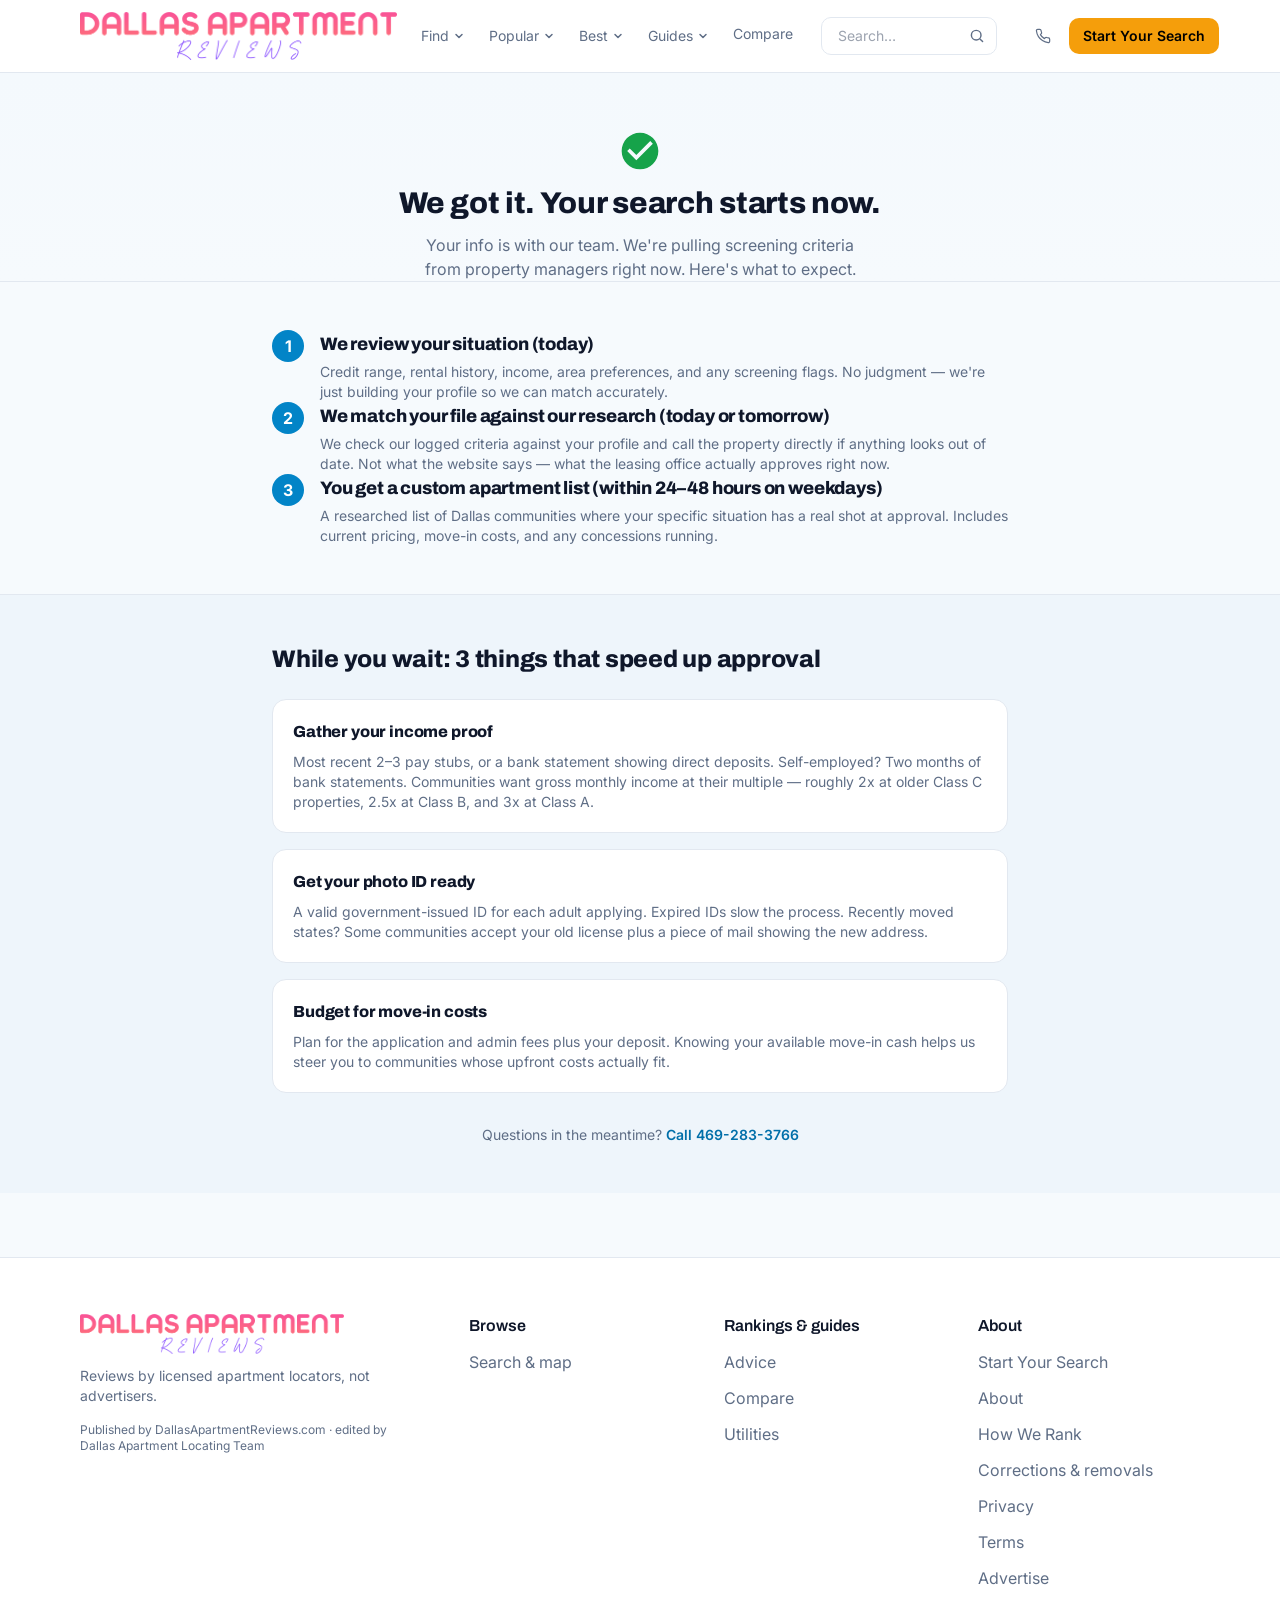
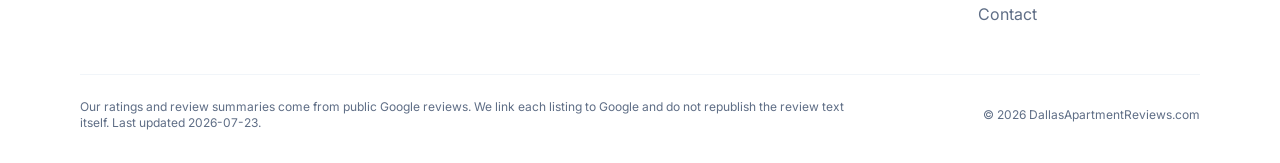
==== thank-you/index.html @ c1db436a "Add apartment search landing page for search.dallasapartmentreviews.com One-page site matching dalla" ====
<!doctype html>
<html lang="en" data-preset="modern" data-base="light" data-hero="spotlight" data-header="solid" data-cards="registry" style="--lp-primary-50:244 249 253;--lp-primary-100:229 240 249;--lp-primary-200:200 223 242;--lp-primary-300:159 200 232;--lp-primary-400:104 169 218;--lp-primary-500:2 132 199;--lp-primary-600:0 111 169;--lp-primary-700:0 85 131;--lp-primary-800:0 76 119;--lp-primary-900:0 60 96;--lp-secondary-50:244 248 247;--lp-secondary-100:228 238 237;--lp-secondary-200:198 218 215;--lp-secondary-300:156 192 187;--lp-secondary-400:101 158 151;--lp-secondary-500:15 118 110;--lp-secondary-600:12 101 94;--lp-secondary-700:8 78 73;--lp-secondary-800:7 71 66;--lp-secondary-900:5 58 54;--lp-neutral-50:247 248 249;--lp-neutral-100:235 237 241;--lp-neutral-200:212 217 224;--lp-neutral-300:182 190 202;--lp-neutral-400:144 156 173;--lp-neutral-500:100 116 139;--lp-neutral-600:84 98 118;--lp-neutral-700:64 75 91;--lp-neutral-800:57 68 82;--lp-neutral-900:46 54 66;--lp-accent-50:255 250 245;--lp-accent-100:255 244 232;--lp-accent-200:254 231 205;--lp-accent-300:253 213 168;--lp-accent-400:250 189 115;--lp-accent-500:245 158 11;--lp-accent-600:205 130 0;--lp-accent-700:153 94 0;--lp-accent-800:137 82 0;--lp-accent-900:107 61 0;--lp-surface:246 250 253;--lp-surface-alt:238 245 251;--lp-surface-container:255 255 255;--lp-surface-container-high:241 245 249;--lp-on-surface:15 23 42;--lp-on-surface-variant:95 110 134;--lp-outline:226 232 240;--lp-outline-variant:241 245 249;--lp-accent:245 158 11;--lp-on-accent:0 0 0;--lp-brand:#0284c7;--lp-accent:#f59e0b;--lp-font:'Inter', system-ui, -apple-system, Segoe UI, Roboto, sans-serif;--lp-font-heading:'Archivo', system-ui, sans-serif;--lp-heading-weight:800;--lp-heading-tracking:-0.01em;--lp-text-display-desktop:44px;--lp-text-display-mobile:32px;--lp-text-display-tracking:-0.02em;--lp-text-h1-desktop:36px;--lp-text-h1-mobile:28px;--lp-text-h1-tracking:-0.015em;--lp-text-h2-desktop:26px;--lp-text-h2-mobile:22px;--lp-text-h2-tracking:-0.01em;--lp-text-h3-desktop:21px;--lp-text-h3-mobile:19px;--lp-text-h3-tracking:0em;--lp-radius-sm:0.375rem;--lp-radius-md:0.625rem;--lp-radius-lg:0.875rem;--lp-radius-xl:1.25rem;--lp-radius-card:14px;--lp-radius-btn:10px;--lp-radius-chip:0.5rem;--lp-shadow-card:0 1px 3px rgb(15 23 42 / 0.08), 0 1px 2px rgb(15 23 42 / 0.04);--lp-shadow-hover:0 10px 28px rgb(15 23 42 / 0.12);--lp-card-border:1px solid transparent;--lp-ghost-border:1px solid transparent;--lp-ghost-bg:rgb(var(--lp-surface-alt));--lp-ghost-bg-hover:rgb(var(--lp-surface-container-high));--lp-link-decoration:none;--lp-link-underline-color:transparent;--lp-signature:none;">
<head>
<meta charset="utf-8">
<meta name="viewport" content="width=device-width, initial-scale=1">
<title>We Got It — Your Search Starts Now | Dallas Apartment Reviews</title>
<meta name="description" content="Your apartment search request has been received. Here's what happens next and how to speed up your approval.">
<link rel="canonical" href="https://search.dallasapartmentreviews.com/thank-you/">
<link rel="icon" href="/images/favicon.png">
<link rel="preconnect" href="https://fonts.googleapis.com"><link rel="preconnect" href="https://fonts.gstatic.com" crossorigin><link href="https://fonts.googleapis.com/css2?family=Inter:wght@400;500;600;700&family=Archivo:wght@400;500;600;700;800&display=swap" rel="stylesheet">
<link rel="stylesheet" href="/css/site-a.css">
<link rel="stylesheet" href="/css/site-b.css">
<style>body{font-family:var(--lp-font)}</style>
<style>
/* Apartment search form — namespaced, tokens mapped to the site theme */
.apt-form { --af-text: rgb(var(--lp-on-surface)); --af-muted: rgb(var(--lp-on-surface-variant));
  --af-primary: rgb(var(--lp-primary-500)); --af-primary-dark: rgb(var(--lp-primary-600));
  --af-border: rgb(var(--lp-outline)); --af-field-bg: rgb(var(--lp-surface));
  --af-error: #dc2626; --af-radius: var(--lp-radius-md, .625rem); }
.apt-form .field { margin-bottom: 18px; }
.apt-form .field.hidden { display: none; }
.apt-form label { display: block; font-size: 14px; font-weight: 600; margin-bottom: 5px; color: var(--af-text); }
.apt-form .req { color: var(--af-error); font-weight: 400; }
.apt-form .field-desc { font-size: 12px; color: var(--af-muted); margin-top: 4px; line-height: 1.4; }
.apt-form select, .apt-form input[type="text"], .apt-form input[type="email"], .apt-form input[type="tel"],
.apt-form input[type="number"], .apt-form input[type="date"], .apt-form textarea {
  width: 100%; padding: 10px 12px; font-size: 16px; font-family: var(--lp-font);
  border: 1px solid var(--af-border); border-radius: var(--af-radius);
  background: var(--af-field-bg); color: var(--af-text); transition: border-color .15s; -webkit-appearance: none; }
.apt-form select {
  background-image: url("data:image/svg+xml,%3Csvg xmlns='http://www.w3.org/2000/svg' width='12' height='12' viewBox='0 0 12 12'%3E%3Cpath fill='%235f6e86' d='M6 8L1 3h10z'/%3E%3C/svg%3E");
  background-repeat: no-repeat; background-position: right 12px center; padding-right: 32px; }
.apt-form select:focus, .apt-form input:focus, .apt-form textarea:focus {
  outline: none; border-color: var(--af-primary); box-shadow: 0 0 0 3px rgb(var(--lp-primary-100)); }
.apt-form textarea { resize: vertical; }
.apt-form .name-row { display: flex; gap: 10px; }
.apt-form .name-row input { flex: 1; }
.apt-form .cb-group { display: flex; flex-wrap: wrap; gap: 6px 14px; }
.apt-form .cb-label { display: flex; align-items: flex-start; gap: 6px; font-size: 14px; font-weight: 400;
  cursor: pointer; margin-bottom: 0; line-height: 1.3; }
.apt-form .cb-label input[type="checkbox"] { width: 16px; height: 16px; accent-color: var(--af-primary);
  flex-shrink: 0; margin-top: 1px; }
.apt-form .consent-text { font-size: 12px; color: var(--af-muted); margin-top: 6px; line-height: 1.4; }
.apt-form .consent-text a { color: var(--af-primary-dark); text-decoration: underline; }
.apt-form .consent-label { font-weight: 500; }
.apt-form .btn-submit { display: block; width: 100%; padding: 14px 24px; font-size: 16px; font-weight: 700;
  font-family: var(--lp-font-heading, var(--lp-font)); color: rgb(var(--lp-on-accent));
  background: rgb(var(--lp-accent-500)); border: none; border-radius: var(--lp-radius-btn, 10px);
  cursor: pointer; margin-top: 24px; transition: background .15s; box-shadow: var(--lp-shadow-card); }
.apt-form .btn-submit:hover { background: rgb(var(--lp-accent-600)); }
.apt-form .btn-submit:disabled { opacity: .6; cursor: not-allowed; }
.apt-form .msg-success { display: none; padding: 24px 20px; text-align: center; color: #065f46;
  background: #ecfdf5; border: 1px solid #a7f3d0; border-radius: var(--af-radius); margin-top: 16px;
  font-weight: 500; font-size: 16px; }
.apt-form .msg-error { display: none; padding: 12px; color: var(--af-error); background: #fef2f2;
  border: 1px solid #fecaca; border-radius: var(--af-radius); margin-top: 8px; font-size: 14px; }
.apt-form .field-error { border-color: var(--af-error) !important; }
.apt-form .field.field-error input[type="checkbox"] { outline: 2px solid var(--af-error); outline-offset: 2px; }
.apt-form .field.field-error .consent-label { color: var(--af-error); }
.apt-form .field.field-error > label { color: var(--af-error); }
.apt-form .field.field-error .cb-group { border: 1px solid var(--af-error); border-radius: 8px; padding: 8px 10px; }
@media (max-width: 480px) { .apt-form .cb-group { gap: 4px 10px; } }

/* landing-page chrome */
.hero-band { background: linear-gradient(180deg, rgb(var(--lp-primary-50)) 0%, rgb(var(--lp-surface)) 100%); }
.trust-chip { display: inline-flex; align-items: center; gap: .4rem; padding: .35rem .75rem;
  border: 1px solid rgb(var(--lp-outline)); border-radius: 999px; background: rgb(var(--lp-surface-container));
  font-size: 13px; color: rgb(var(--lp-on-surface-variant)); white-space: nowrap; }
.trust-chip svg { color: rgb(var(--lp-primary-500)); }
.form-card { background: rgb(var(--lp-surface-container)); border: 1px solid rgb(var(--lp-outline));
  border-radius: var(--lp-radius-card, 14px); box-shadow: var(--lp-shadow-card); }
.step-num { display: flex; align-items: center; justify-content: center; width: 2rem; height: 2rem;
  border-radius: 999px; background: rgb(var(--lp-primary-500)); color: #fff; font-weight: 700; flex-shrink: 0; }
.heading-font { font-family: var(--lp-font-heading); font-weight: var(--lp-heading-weight, 800);
  letter-spacing: var(--lp-heading-tracking, -0.01em); }
</style>
<meta name="robots" content="noindex">
</head>
<body class="min-h-screen flex flex-col">
<header class="lp-site-header sticky top-0 z-40 border-b border-outline bg-surface-container/95 backdrop-blur"> <div class="mx-auto flex max-w-6xl items-center justify-between gap-6 px-4 py-3"> <a href="https://dallasapartmentreviews.com/" class="flex shrink-0 items-center gap-2"> <img src="/images/logo.png" alt="Dallas Apartment Reviews Directory" class="h-12 w-auto">  </a> <!-- Desktop nav. Kept intentionally lean (4-5 items): no Home (the logo covers it), tools fold
         into the guides dropdown, and About/Methodology live in the footer only. --> <nav class="hidden items-center gap-6 md:flex" aria-label="Primary"> <!-- Browse --> <div class="relative group"> <button type="button" class="inline-flex items-center gap-1 border-b-2 pb-0.5 text-sm transition-colors border-transparent text-on-surface-variant hover:text-primary-600" aria-haspopup="true">Find <svg class="h-3 w-3" viewBox="0 0 12 12" fill="none" aria-hidden="true"><path d="M3 4.5 6 7.5 9 4.5" stroke="currentColor" stroke-width="1.5" stroke-linecap="round" stroke-linejoin="round"/></svg></button> <div class="lp-menu invisible absolute left-0 top-full z-30 max-h-[70vh] min-w-[16rem] overflow-y-auto p-2 opacity-0 transition-opacity duration-150 group-hover:visible group-hover:opacity-100 group-focus-within:visible group-focus-within:opacity-100"> <a href="https://dallasapartmentreviews.com/browse/" class="flex items-center justify-between rounded-btn px-3 py-2 text-sm font-semibold text-primary-600 hover:bg-primary-50">Search &amp; map <span aria-hidden="true">&rarr;</span></a> <div class="my-1 border-t border-outline-variant"></div>  <a href="https://dallasapartmentreviews.com/browse/?category=affordable-value" class="block rounded-btn px-3 py-2 text-sm text-on-surface-variant hover:bg-surface-alt hover:text-primary-700">Affordable &amp; Budget-Friendly</a><a href="https://dallasapartmentreviews.com/browse/?category=corporate-furnished" class="block rounded-btn px-3 py-2 text-sm text-on-surface-variant hover:bg-surface-alt hover:text-primary-700">Corporate &amp; Furnished Housing</a><a href="https://dallasapartmentreviews.com/browse/?category=luxury-high-rise" class="block rounded-btn px-3 py-2 text-sm text-on-surface-variant hover:bg-surface-alt hover:text-primary-700">Luxury High-Rise Living</a><a href="https://dallasapartmentreviews.com/browse/?category=pet-friendly" class="block rounded-btn px-3 py-2 text-sm text-on-surface-variant hover:bg-surface-alt hover:text-primary-700">Pet-Friendly Communities</a><a href="https://dallasapartmentreviews.com/browse/?category=senior-55-plus" class="block rounded-btn px-3 py-2 text-sm text-on-surface-variant hover:bg-surface-alt hover:text-primary-700">Senior / 55+ Communities</a><a href="https://dallasapartmentreviews.com/browse/?category=student-housing" class="block rounded-btn px-3 py-2 text-sm text-on-surface-variant hover:bg-surface-alt hover:text-primary-700">Student Housing</a><a href="https://dallasapartmentreviews.com/browse/?category=townhome-style" class="block rounded-btn px-3 py-2 text-sm text-on-surface-variant hover:bg-surface-alt hover:text-primary-700">Townhome &amp; Garden-Style Communities</a> </div> </div> <!-- Cities (entered hub cities, capped; shown alongside Areas in the mixed case). The see-all
           goes to /locations/, which lists every hub AND coverage city. --> <div class="relative group"> <button type="button" class="inline-flex items-center gap-1 border-b-2 pb-0.5 text-sm transition-colors border-transparent text-on-surface-variant hover:text-primary-600" aria-haspopup="true">Popular <svg class="h-3 w-3" viewBox="0 0 12 12" fill="none" aria-hidden="true"><path d="M3 4.5 6 7.5 9 4.5" stroke="currentColor" stroke-width="1.5" stroke-linecap="round" stroke-linejoin="round"/></svg></button> <div class="lp-menu invisible absolute left-0 top-full z-30 max-h-[70vh] min-w-[16rem] overflow-y-auto p-2 opacity-0 transition-opacity duration-150 group-hover:visible group-hover:opacity-100 group-focus-within:visible group-focus-within:opacity-100"> <a href="https://dallasapartmentreviews.com/dallas-tx/" class="block rounded-btn px-3 py-2 text-sm text-on-surface-variant hover:bg-surface-alt hover:text-primary-700">Dallas, TX</a><a href="https://dallasapartmentreviews.com/mckinney-tx/" class="block rounded-btn px-3 py-2 text-sm text-on-surface-variant hover:bg-surface-alt hover:text-primary-700">McKinney, TX</a><a href="https://dallasapartmentreviews.com/plano-tx/" class="block rounded-btn px-3 py-2 text-sm text-on-surface-variant hover:bg-surface-alt hover:text-primary-700">Plano, TX</a> <div class="my-1 border-t border-outline-variant"></div> <a href="https://dallasapartmentreviews.com/locations/" class="flex items-center justify-between rounded-btn px-3 py-2 text-sm font-semibold text-primary-600 hover:bg-primary-50">All locations <span aria-hidden="true">&rarr;</span></a> </div> </div> <!-- Areas (region's own neighborhoods) -->  <!-- Best --> <div class="relative group"> <button type="button" class="inline-flex items-center gap-1 border-b-2 pb-0.5 text-sm transition-colors border-transparent text-on-surface-variant hover:text-primary-600" aria-haspopup="true">Best <svg class="h-3 w-3" viewBox="0 0 12 12" fill="none" aria-hidden="true"><path d="M3 4.5 6 7.5 9 4.5" stroke="currentColor" stroke-width="1.5" stroke-linecap="round" stroke-linejoin="round"/></svg></button> <div class="lp-menu invisible absolute left-0 top-full z-30 max-h-[70vh] min-w-[16rem] overflow-y-auto p-2 opacity-0 transition-opacity duration-150 group-hover:visible group-hover:opacity-100 group-focus-within:visible group-focus-within:opacity-100"> <a href="https://dallasapartmentreviews.com/dallas-tx/best/apartment-complexes/" class="block rounded-btn px-3 py-2 text-sm text-on-surface-variant hover:bg-surface-alt hover:text-primary-700">Best Apartments in Dallas</a><a href="https://dallasapartmentreviews.com/mckinney-tx/best/apartment-complexes/" class="block rounded-btn px-3 py-2 text-sm text-on-surface-variant hover:bg-surface-alt hover:text-primary-700">Best Apartments in McKinney</a><a href="https://dallasapartmentreviews.com/plano-tx/best/apartment-complexes/" class="block rounded-btn px-3 py-2 text-sm text-on-surface-variant hover:bg-surface-alt hover:text-primary-700">Best Apartments in Plano</a> <div class="my-1 border-t border-outline-variant"></div> <a href="https://dallasapartmentreviews.com/best/" class="flex items-center justify-between rounded-btn px-3 py-2 text-sm font-semibold text-primary-600 hover:bg-primary-50">All rankings <span aria-hidden="true">&rarr;</span></a> </div> </div> <!-- Content sections: ONE dropdown of section INDEX links (Guides / Tools / Resources / Glossary),
           never the individual guide/tool titles. Parent label varied per site (navLabel('sections')). --> <div class="relative group"> <button type="button" class="inline-flex items-center gap-1 border-b-2 pb-0.5 text-sm transition-colors border-transparent text-on-surface-variant hover:text-primary-600" aria-haspopup="true">Guides <svg class="h-3 w-3" viewBox="0 0 12 12" fill="none" aria-hidden="true"><path d="M3 4.5 6 7.5 9 4.5" stroke="currentColor" stroke-width="1.5" stroke-linecap="round" stroke-linejoin="round"/></svg></button> <div class="lp-menu invisible absolute left-0 top-full z-30 max-h-[70vh] min-w-[16rem] overflow-y-auto p-2 opacity-0 transition-opacity duration-150 group-hover:visible group-hover:opacity-100 group-focus-within:visible group-focus-within:opacity-100"> <a href="https://dallasapartmentreviews.com/guide/" class="block rounded-btn px-3 py-2 text-sm text-on-surface-variant hover:bg-surface-alt hover:text-primary-700">Advice</a><a href="https://dallasapartmentreviews.com/tools/" class="block rounded-btn px-3 py-2 text-sm text-on-surface-variant hover:bg-surface-alt hover:text-primary-700">Utilities</a><a href="https://dallasapartmentreviews.com/resources/" class="block rounded-btn px-3 py-2 text-sm text-on-surface-variant hover:bg-surface-alt hover:text-primary-700">Help</a><a href="https://dallasapartmentreviews.com/glossary/" class="block rounded-btn px-3 py-2 text-sm text-on-surface-variant hover:bg-surface-alt hover:text-primary-700">Glossary</a> </div> </div> <a href="https://dallasapartmentreviews.com/compare/" class="inline-flex items-center gap-1 border-b-2 pb-0.5 text-sm transition-colors border-transparent text-on-surface-variant hover:text-primary-600">Compare</a> <form action="https://dallasapartmentreviews.com/browse/" method="get" role="search" class="relative ml-1"> <label class="sr-only" for="lp-nav-search">Search businesses</label> <input id="lp-nav-search" type="search" name="q" placeholder="Search…" class="lp-input w-44 py-2 pl-4 pr-9 text-sm"> <svg class="pointer-events-none absolute right-3 top-1/2 h-4 w-4 -translate-y-1/2 text-on-surface-variant" viewBox="0 0 20 20" fill="none" aria-hidden="true"><circle cx="9" cy="9" r="6" stroke="currentColor" stroke-width="1.8"></circle><path d="m14 14 3 3" stroke="currentColor" stroke-width="1.8" stroke-linecap="round"></path></svg> </form> <div class="ml-1 flex items-center gap-2"> <a href="tel:469-283-3766" aria-label="Call" class="flex h-9 w-9 items-center justify-center rounded-full text-on-surface-variant transition-colors hover:bg-surface-alt hover:text-primary-600"> <svg class="h-4 w-4" viewBox="0 0 24 24" fill="none" stroke="currentColor" stroke-width="1.8" stroke-linecap="round" stroke-linejoin="round" aria-hidden="true"><path d="M22 16.92v3a2 2 0 0 1-2.18 2 19.79 19.79 0 0 1-8.63-3.07 19.5 19.5 0 0 1-6-6 19.79 19.79 0 0 1-3.07-8.67A2 2 0 0 1 4.11 2h3a2 2 0 0 1 2 1.72c.13.96.36 1.9.7 2.81a2 2 0 0 1-.45 2.11L8.09 9.91a16 16 0 0 0 6 6l1.27-1.27a2 2 0 0 1 2.11-.45c.9.34 1.85.57 2.81.7A2 2 0 0 1 22 16.92Z"></path></svg> </a>  <a href="#apartment-form" class="lp-accent-bg text-on-accent whitespace-nowrap rounded-btn px-3.5 py-2 text-sm font-semibold">Start Your Search</a> </div> </nav> <!-- Mobile menu: full-screen sheet. <details> keeps it working with no JS; the burger swaps to
         an X via CSS on [open]. The panel is ABSOLUTE (top-full), not fixed: the header's
         backdrop-blur creates a containing block for fixed descendants, so position:fixed would
         resolve against the header box, not the viewport. Anchoring to the header (itself
         fixed/sticky at top-0) gives the same full-screen result reliably. --> <details class="lp-mnav md:hidden"> <summary class="lp-btn-ghost flex cursor-pointer list-none p-2 text-on-surface-variant" aria-label="Menu"> <svg class="lp-mnav-burger h-5 w-5" viewBox="0 0 24 24" fill="none" aria-hidden="true"><path d="M4 7h16M4 12h16M4 17h16" stroke="currentColor" stroke-width="1.8" stroke-linecap="round"></path></svg> <svg class="lp-mnav-close hidden h-5 w-5" viewBox="0 0 24 24" fill="none" aria-hidden="true"><path d="m6 6 12 12M18 6 6 18" stroke="currentColor" stroke-width="1.8" stroke-linecap="round"></path></svg> <span class="sr-only">Menu</span> </summary> <div class="lp-mnav-panel absolute inset-x-0 top-full z-40 overflow-y-auto overscroll-contain border-t border-outline bg-surface-container"> <div class="mx-auto max-w-6xl px-4 pb-8 pt-4"> <form action="https://dallasapartmentreviews.com/browse/" method="get" role="search" class="relative mb-2"> <label class="sr-only" for="lp-mnav-search">Search businesses</label> <input id="lp-mnav-search" type="search" name="q" placeholder="Search businesses…" class="lp-input w-full py-3 pl-4 pr-11 text-base"> <svg class="pointer-events-none absolute right-4 top-1/2 h-5 w-5 -translate-y-1/2 text-on-surface-variant" viewBox="0 0 20 20" fill="none" aria-hidden="true"><circle cx="9" cy="9" r="6" stroke="currentColor" stroke-width="1.8"></circle><path d="m14 14 3 3" stroke="currentColor" stroke-width="1.8" stroke-linecap="round"></path></svg> </form> <div class="mb-3 flex gap-2"> <a href="#apartment-form" class="lp-accent-bg text-on-accent flex-1 rounded-btn px-4 py-3 text-center text-base font-semibold">Start Your Search</a> <a href="tel:469-283-3766" class="flex items-center justify-center rounded-btn border border-outline px-4 py-3 text-base font-medium text-on-surface">Call</a> </div> <nav class="divide-y divide-outline-variant" aria-label="Mobile"> <a href="https://dallasapartmentreviews.com/" class="flex items-center px-1 py-3 text-base font-medium text-on-surface">Home</a> <a href="https://dallasapartmentreviews.com/browse/" class="flex items-center px-1 py-3 text-base font-medium text-on-surface">Browse &amp; map</a> <details class="lp-mnav-group"> <summary class="flex cursor-pointer list-none items-center justify-between px-1 py-3 text-base font-medium text-on-surface">Find <svg class="lp-mnav-chev h-4 w-4 shrink-0 text-on-surface-variant transition-transform duration-150" viewBox="0 0 12 12" fill="none" aria-hidden="true"><path d="M3 4.5 6 7.5 9 4.5" stroke="currentColor" stroke-width="1.5" stroke-linecap="round" stroke-linejoin="round"/></svg></summary> <div class="pb-3">  <a href="https://dallasapartmentreviews.com/browse/?category=affordable-value" class="block rounded-btn px-3 py-2.5 text-[15px] text-on-surface-variant hover:bg-surface-alt hover:text-primary-700">Affordable &amp; Budget-Friendly</a><a href="https://dallasapartmentreviews.com/browse/?category=corporate-furnished" class="block rounded-btn px-3 py-2.5 text-[15px] text-on-surface-variant hover:bg-surface-alt hover:text-primary-700">Corporate &amp; Furnished Housing</a><a href="https://dallasapartmentreviews.com/browse/?category=luxury-high-rise" class="block rounded-btn px-3 py-2.5 text-[15px] text-on-surface-variant hover:bg-surface-alt hover:text-primary-700">Luxury High-Rise Living</a><a href="https://dallasapartmentreviews.com/browse/?category=pet-friendly" class="block rounded-btn px-3 py-2.5 text-[15px] text-on-surface-variant hover:bg-surface-alt hover:text-primary-700">Pet-Friendly Communities</a><a href="https://dallasapartmentreviews.com/browse/?category=senior-55-plus" class="block rounded-btn px-3 py-2.5 text-[15px] text-on-surface-variant hover:bg-surface-alt hover:text-primary-700">Senior / 55+ Communities</a><a href="https://dallasapartmentreviews.com/browse/?category=student-housing" class="block rounded-btn px-3 py-2.5 text-[15px] text-on-surface-variant hover:bg-surface-alt hover:text-primary-700">Student Housing</a><a href="https://dallasapartmentreviews.com/browse/?category=townhome-style" class="block rounded-btn px-3 py-2.5 text-[15px] text-on-surface-variant hover:bg-surface-alt hover:text-primary-700">Townhome &amp; Garden-Style Communities</a> </div> </details> <details class="lp-mnav-group"> <summary class="flex cursor-pointer list-none items-center justify-between px-1 py-3 text-base font-medium text-on-surface">Popular <svg class="lp-mnav-chev h-4 w-4 shrink-0 text-on-surface-variant transition-transform duration-150" viewBox="0 0 12 12" fill="none" aria-hidden="true"><path d="M3 4.5 6 7.5 9 4.5" stroke="currentColor" stroke-width="1.5" stroke-linecap="round" stroke-linejoin="round"/></svg></summary> <div class="pb-3"> <a href="https://dallasapartmentreviews.com/dallas-tx/" class="block rounded-btn px-3 py-2.5 text-[15px] text-on-surface-variant hover:bg-surface-alt hover:text-primary-700">Dallas, TX</a><a href="https://dallasapartmentreviews.com/mckinney-tx/" class="block rounded-btn px-3 py-2.5 text-[15px] text-on-surface-variant hover:bg-surface-alt hover:text-primary-700">McKinney, TX</a><a href="https://dallasapartmentreviews.com/plano-tx/" class="block rounded-btn px-3 py-2.5 text-[15px] text-on-surface-variant hover:bg-surface-alt hover:text-primary-700">Plano, TX</a> <a href="https://dallasapartmentreviews.com/locations/" class="block rounded-btn px-3 py-2.5 text-[15px] font-semibold text-primary-600 hover:bg-surface-alt">All locations &rarr;</a> </div> </details>  <a href="https://dallasapartmentreviews.com/best/" class="flex items-center px-1 py-3 text-base font-medium text-on-surface">Best</a> <details class="lp-mnav-group"> <summary class="flex cursor-pointer list-none items-center justify-between px-1 py-3 text-base font-medium text-on-surface">Guides <svg class="lp-mnav-chev h-4 w-4 shrink-0 text-on-surface-variant transition-transform duration-150" viewBox="0 0 12 12" fill="none" aria-hidden="true"><path d="M3 4.5 6 7.5 9 4.5" stroke="currentColor" stroke-width="1.5" stroke-linecap="round" stroke-linejoin="round"/></svg></summary> <div class="pb-3"> <a href="https://dallasapartmentreviews.com/guide/" class="block rounded-btn px-3 py-2.5 text-[15px] text-on-surface-variant hover:bg-surface-alt hover:text-primary-700">Advice</a><a href="https://dallasapartmentreviews.com/tools/" class="block rounded-btn px-3 py-2.5 text-[15px] text-on-surface-variant hover:bg-surface-alt hover:text-primary-700">Utilities</a><a href="https://dallasapartmentreviews.com/resources/" class="block rounded-btn px-3 py-2.5 text-[15px] text-on-surface-variant hover:bg-surface-alt hover:text-primary-700">Help</a><a href="https://dallasapartmentreviews.com/glossary/" class="block rounded-btn px-3 py-2.5 text-[15px] text-on-surface-variant hover:bg-surface-alt hover:text-primary-700">Glossary</a> </div> </details> <a href="https://dallasapartmentreviews.com/compare/" class="flex items-center px-1 py-3 text-base font-medium text-on-surface">Compare</a> </nav> </div> </div> </details> </div> </header><script>
(function () {
  var h = document.querySelector('header.lp-site-header');
  if (!h) return;
  var setH = function () { document.documentElement.style.setProperty('--lp-header-h', h.offsetHeight + 'px'); };
  setH();
  window.addEventListener('resize', setH, { passive: true });
  var m = h.querySelector('.lp-mnav');
  if (m) {
    m.addEventListener('toggle', function () {
      document.documentElement.classList.toggle('lp-mnav-open', m.open);
    });
  }
})();
</script>
<main class="flex-1">
  <section class="hero-band border-b border-outline">
    <div class="mx-auto max-w-2xl px-4 pt-14 pb-10 text-center">
      <svg xmlns="http://www.w3.org/2000/svg" width="44" height="44" viewBox="0 0 24 24" fill="#16a34a" style="margin:0 auto 12px;display:block;"><path d="M12 2C6.48 2 2 6.48 2 12s4.48 10 10 10 10-4.48 10-10S17.52 2 12 2zm-2 15-5-5 1.41-1.41L10 14.17l7.59-7.59L19 8l-9 9z"/></svg>
      <h1 class="heading-font text-3xl tracking-tight text-on-surface">We got it. Your search starts now.</h1>
      <p class="mx-auto mt-3 max-w-md text-on-surface-variant">Your info is with our team. We're pulling screening
        criteria from property managers right now. Here's what to expect.</p>
    </div>
  </section>
  <section class="mx-auto max-w-3xl px-4 py-12">
    <ol class="space-y-6"><li class="flex gap-4"><span class="step-num">1</span><div><h3 class="heading-font text-lg text-on-surface">We review your situation (today)</h3><p class="mt-1 text-sm text-on-surface-variant">Credit range, rental history, income, area preferences, and any screening flags. No judgment — we're just building your profile so we can match accurately.</p></div></li><li class="flex gap-4"><span class="step-num">2</span><div><h3 class="heading-font text-lg text-on-surface">We match your file against our research (today or tomorrow)</h3><p class="mt-1 text-sm text-on-surface-variant">We check our logged criteria against your profile and call the property directly if anything looks out of date. Not what the website says — what the leasing office actually approves right now.</p></div></li><li class="flex gap-4"><span class="step-num">3</span><div><h3 class="heading-font text-lg text-on-surface">You get a custom apartment list (within 24–48 hours on weekdays)</h3><p class="mt-1 text-sm text-on-surface-variant">A researched list of Dallas communities where your specific situation has a real shot at approval. Includes current pricing, move-in costs, and any concessions running.</p></div></li></ol>
  </section>
  <section class="border-t border-outline bg-surface-alt">
    <div class="mx-auto max-w-3xl px-4 py-12">
      <h2 class="heading-font text-2xl text-on-surface">While you wait: 3 things that speed up approval</h2>
      <div class="mt-6 grid gap-4 sm:grid-cols-1"><div class="rounded-card border border-outline bg-surface-container p-5"><h3 class="heading-font text-base text-on-surface">Gather your income proof</h3><p class="mt-2 text-sm text-on-surface-variant">Most recent 2–3 pay stubs, or a bank statement showing direct deposits. Self-employed? Two months of bank statements. Communities want gross monthly income at their multiple — roughly 2x at older Class C properties, 2.5x at Class B, and 3x at Class A.</p></div><div class="rounded-card border border-outline bg-surface-container p-5"><h3 class="heading-font text-base text-on-surface">Get your photo ID ready</h3><p class="mt-2 text-sm text-on-surface-variant">A valid government-issued ID for each adult applying. Expired IDs slow the process. Recently moved states? Some communities accept your old license plus a piece of mail showing the new address.</p></div><div class="rounded-card border border-outline bg-surface-container p-5"><h3 class="heading-font text-base text-on-surface">Budget for move-in costs</h3><p class="mt-2 text-sm text-on-surface-variant">Plan for the application and admin fees plus your deposit. Knowing your available move-in cash helps us steer you to communities whose upfront costs actually fit.</p></div></div>
      <p class="mt-8 text-center text-sm text-on-surface-variant">Questions in the meantime?
        <a class="font-semibold text-primary-600 hover:underline" href="tel:469-283-3766">Call 469-283-3766</a></p>
    </div>
  </section>
</main>
<footer class="mt-16 border-t border-outline bg-surface-container"> <div class="mx-auto max-w-6xl px-4 pt-14 pb-8"> <div class="grid gap-12 md:grid-cols-12"> <!-- Brand --> <div class="md:col-span-4"> <img src="/images/logo.png" alt="Dallas Apartment Reviews Directory" class="mb-3 h-10 w-auto" loading="lazy"> <p class="max-w-sm text-sm text-on-surface-variant">Reviews by licensed apartment locators, not advertisers.</p> <p class="mt-4 text-xs text-on-surface-variant">
Published by <a class="hover:text-primary-600" href="https://dallasapartmentreviews.com" rel="publisher">DallasApartmentReviews.com</a>  &middot; edited by Dallas Apartment Locating Team </p>  </div> <!-- Link columns --> <div class="grid grid-cols-2 gap-8 sm:grid-cols-3 md:col-span-8"> <div class="flex flex-col gap-3"> <span class="font-heading font-semibold text-on-surface">Browse</span> <a class="text-on-surface-variant hover:text-primary-600 transition-colors" href="https://dallasapartmentreviews.com/browse/">Search &amp; map</a>  </div> <div class="flex flex-col gap-3"> <span class="font-heading font-semibold text-on-surface">Rankings &amp; guides</span>  <a class="text-on-surface-variant hover:text-primary-600 transition-colors" href="https://dallasapartmentreviews.com/guide/">Advice</a> <a class="text-on-surface-variant hover:text-primary-600 transition-colors" href="https://dallasapartmentreviews.com/compare/">Compare</a> <a class="text-on-surface-variant hover:text-primary-600 transition-colors" href="https://dallasapartmentreviews.com/tools/">Utilities</a> </div> <div class="flex flex-col gap-3"> <span class="font-heading font-semibold text-on-surface">About</span> <a class="text-on-surface-variant hover:text-primary-600 transition-colors" href="#apartment-form">Start Your Search</a> <a class="text-on-surface-variant hover:text-primary-600 transition-colors" href="https://dallasapartmentreviews.com/about/">About</a> <a class="text-on-surface-variant hover:text-primary-600 transition-colors" href="https://dallasapartmentreviews.com/how-we-rank/">How We Rank</a> <a class="text-on-surface-variant hover:text-primary-600 transition-colors" href="https://dallasapartmentreviews.com/listing-policy/">Corrections &amp; removals</a> <a class="text-on-surface-variant hover:text-primary-600 transition-colors" href="https://dallasapartmentreviews.com/privacy/">Privacy</a> <a class="text-on-surface-variant hover:text-primary-600 transition-colors" href="https://dallasapartmentreviews.com/terms/">Terms</a> <a class="text-on-surface-variant hover:text-primary-600 transition-colors" href="https://dallasapartmentreviews.com/advertise/">Advertise</a> <a class="text-on-surface-variant hover:text-primary-600 transition-colors" href="https://dallasapartmentreviews.com/contact/">Contact</a> </div> </div> </div> <!-- Bottom bar: data disclosure (E1) + copyright --> <div class="mt-12 flex flex-col gap-3 border-t border-outline-variant pt-6 text-xs text-on-surface-variant sm:flex-row sm:items-center sm:justify-between"> <p class="max-w-3xl"> Our ratings and review summaries come from public Google reviews. We link each listing to Google and do not republish the review text itself. Last updated 2026-07-23.
</p> <p class="shrink-0">&copy; 2026 DallasApartmentReviews.com</p> </div> </div> </footer>
</body>
</html>
---- css/site-a.css ----
*,:before,:after{--tw-border-spacing-x: 0;--tw-border-spacing-y: 0;--tw-translate-x: 0;--tw-translate-y: 0;--tw-rotate: 0;--tw-skew-x: 0;--tw-skew-y: 0;--tw-scale-x: 1;--tw-scale-y: 1;--tw-pan-x: ;--tw-pan-y: ;--tw-pinch-zoom: ;--tw-scroll-snap-strictness: proximity;--tw-gradient-from-position: ;--tw-gradient-via-position: ;--tw-gradient-to-position: ;--tw-ordinal: ;--tw-slashed-zero: ;--tw-numeric-figure: ;--tw-numeric-spacing: ;--tw-numeric-fraction: ;--tw-ring-inset: ;--tw-ring-offset-width: 0px;--tw-ring-offset-color: #fff;--tw-ring-color: rgb(59 130 246 / .5);--tw-ring-offset-shadow: 0 0 #0000;--tw-ring-shadow: 0 0 #0000;--tw-shadow: 0 0 #0000;--tw-shadow-colored: 0 0 #0000;--tw-blur: ;--tw-brightness: ;--tw-contrast: ;--tw-grayscale: ;--tw-hue-rotate: ;--tw-invert: ;--tw-saturate: ;--tw-sepia: ;--tw-drop-shadow: ;--tw-backdrop-blur: ;--tw-backdrop-brightness: ;--tw-backdrop-contrast: ;--tw-backdrop-grayscale: ;--tw-backdrop-hue-rotate: ;--tw-backdrop-invert: ;--tw-backdrop-opacity: ;--tw-backdrop-saturate: ;--tw-backdrop-sepia: ;--tw-contain-size: ;--tw-contain-layout: ;--tw-contain-paint: ;--tw-contain-style: }::backdrop{--tw-border-spacing-x: 0;--tw-border-spacing-y: 0;--tw-translate-x: 0;--tw-translate-y: 0;--tw-rotate: 0;--tw-skew-x: 0;--tw-skew-y: 0;--tw-scale-x: 1;--tw-scale-y: 1;--tw-pan-x: ;--tw-pan-y: ;--tw-pinch-zoom: ;--tw-scroll-snap-strictness: proximity;--tw-gradient-from-position: ;--tw-gradient-via-position: ;--tw-gradient-to-position: ;--tw-ordinal: ;--tw-slashed-zero: ;--tw-numeric-figure: ;--tw-numeric-spacing: ;--tw-numeric-fraction: ;--tw-ring-inset: ;--tw-ring-offset-width: 0px;--tw-ring-offset-color: #fff;--tw-ring-color: rgb(59 130 246 / .5);--tw-ring-offset-shadow: 0 0 #0000;--tw-ring-shadow: 0 0 #0000;--tw-shadow: 0 0 #0000;--tw-shadow-colored: 0 0 #0000;--tw-blur: ;--tw-brightness: ;--tw-contrast: ;--tw-grayscale: ;--tw-hue-rotate: ;--tw-invert: ;--tw-saturate: ;--tw-sepia: ;--tw-drop-shadow: ;--tw-backdrop-blur: ;--tw-backdrop-brightness: ;--tw-backdrop-contrast: ;--tw-backdrop-grayscale: ;--tw-backdrop-hue-rotate: ;--tw-backdrop-invert: ;--tw-backdrop-opacity: ;--tw-backdrop-saturate: ;--tw-backdrop-sepia: ;--tw-contain-size: ;--tw-contain-layout: ;--tw-contain-paint: ;--tw-contain-style: }*,:before,:after{box-sizing:border-box;border-width:0;border-style:solid;border-color:#e5e7eb}:before,:after{--tw-content: ""}html,:host{line-height:1.5;-webkit-text-size-adjust:100%;-moz-tab-size:4;-o-tab-size:4;tab-size:4;font-family:ui-sans-serif,system-ui,sans-serif,"Apple Color Emoji","Segoe UI Emoji",Segoe UI Symbol,"Noto Color Emoji";font-feature-settings:normal;font-variation-settings:normal;-webkit-tap-highlight-color:transparent}body{margin:0;line-height:inherit}hr{height:0;color:inherit;border-top-width:1px}abbr:where([title]){-webkit-text-decoration:underline dotted;text-decoration:underline dotted}h1,h2,h3,h4,h5,h6{font-size:inherit;font-weight:inherit}a{color:inherit;text-decoration:inherit}b,strong{font-weight:bolder}code,kbd,samp,pre{font-family:ui-monospace,SFMono-Regular,Menlo,Monaco,Consolas,Liberation Mono,Courier New,monospace;font-feature-settings:normal;font-variation-settings:normal;font-size:1em}small{font-size:80%}sub,sup{font-size:75%;line-height:0;position:relative;vertical-align:baseline}sub{bottom:-.25em}sup{top:-.5em}table{text-indent:0;border-color:inherit;border-collapse:collapse}button,input,optgroup,select,textarea{font-family:inherit;font-feature-settings:inherit;font-variation-settings:inherit;font-size:100%;font-weight:inherit;line-height:inherit;letter-spacing:inherit;color:inherit;margin:0;padding:0}button,select{text-transform:none}button,input:where([type=button]),input:where([type=reset]),input:where([type=submit]){-webkit-appearance:button;background-color:transparent;background-image:none}:-moz-focusring{outline:auto}:-moz-ui-invalid{box-shadow:none}progress{vertical-align:baseline}::-webkit-inner-spin-button,::-webkit-outer-spin-button{height:auto}[type=search]{-webkit-appearance:textfield;outline-offset:-2px}::-webkit-search-decoration{-webkit-appearance:none}::-webkit-file-upload-button{-webkit-appearance:button;font:inherit}summary{display:list-item}blockquote,dl,dd,h1,h2,h3,h4,h5,h6,hr,figure,p,pre{margin:0}fieldset{margin:0;padding:0}legend{padding:0}ol,ul,menu{list-style:none;margin:0;padding:0}dialog{padding:0}textarea{resize:vertical}input::-moz-placeholder,textarea::-moz-placeholder{opacity:1;color:#9ca3af}input::placeholder,textarea::placeholder{opacity:1;color:#9ca3af}button,[role=button]{cursor:pointer}:disabled{cursor:default}img,svg,video,canvas,audio,iframe,embed,object{display:block;vertical-align:middle}img,video{max-width:100%;height:auto}[hidden]:where(:not([hidden=until-found])){display:none}.container{width:100%}@media (min-width: 640px){.container{max-width:640px}}@media (min-width: 768px){.container{max-width:768px}}@media (min-width: 1024px){.container{max-width:1024px}}@media (min-width: 1280px){.container{max-width:1280px}}@media (min-width: 1536px){.container{max-width:1536px}}.prose{color:var(--tw-prose-body);max-width:65ch}.prose :where(p):not(:where([class~=not-prose],[class~=not-prose] *)){margin-top:1.25em;margin-bottom:1.25em}.prose :where([class~=lead]):not(:where([class~=not-prose],[class~=not-prose] *)){color:var(--tw-prose-lead);font-size:1.25em;line-height:1.6;margin-top:1.2em;margin-bottom:1.2em}.prose :where(a):not(:where([class~=not-prose],[class~=not-prose] *)){color:var(--tw-prose-links);text-decoration:underline;font-weight:500}.prose :where(strong):not(:where([class~=not-prose],[class~=not-prose] *)){color:var(--tw-prose-bold);font-weight:600}.prose :where(a strong):not(:where([class~=not-prose],[class~=not-prose] *)){color:inherit}.prose :where(blockquote strong):not(:where([class~=not-prose],[class~=not-prose] *)){color:inherit}.prose :where(thead th strong):not(:where([class~=not-prose],[class~=not-prose] *)){color:inherit}.prose :where(ol):not(:where([class~=not-prose],[class~=not-prose] *)){list-style-type:decimal;margin-top:1.25em;margin-bottom:1.25em;padding-inline-start:1.625em}.prose :where(ol[type=A]):not(:where([class~=not-prose],[class~=not-prose] *)){list-style-type:upper-alpha}.prose :where(ol[type=a]):not(:where([class~=not-prose],[class~=not-prose] *)){list-style-type:lower-alpha}.prose :where(ol[type=A s]):not(:where([class~=not-prose],[class~=not-prose] *)){list-style-type:upper-alpha}.prose :where(ol[type=a s]):not(:where([class~=not-prose],[class~=not-prose] *)){list-style-type:lower-alpha}.prose :where(ol[type=I]):not(:where([class~=not-prose],[class~=not-prose] *)){list-style-type:upper-roman}.prose :where(ol[type=i]):not(:where([class~=not-prose],[class~=not-prose] *)){list-style-type:lower-roman}.prose :where(ol[type=I s]):not(:where([class~=not-prose],[class~=not-prose] *)){list-style-type:upper-roman}.prose :where(ol[type=i s]):not(:where([class~=not-prose],[class~=not-prose] *)){list-style-type:lower-roman}.prose :where(ol[type="1"]):not(:where([class~=not-prose],[class~=not-prose] *)){list-style-type:decimal}.prose :where(ul):not(:where([class~=not-prose],[class~=not-prose] *)){list-style-type:disc;margin-top:1.25em;margin-bottom:1.25em;padding-inline-start:1.625em}.prose :where(ol>li):not(:where([class~=not-prose],[class~=not-prose] *))::marker{font-weight:400;color:var(--tw-prose-counters)}.prose :where(ul>li):not(:where([class~=not-prose],[class~=not-prose] *))::marker{color:var(--tw-prose-bullets)}.prose :where(dt):not(:where([class~=not-prose],[class~=not-prose] *)){color:var(--tw-prose-headings);font-weight:600;margin-top:1.25em}.prose :where(hr):not(:where([class~=not-prose],[class~=not-prose] *)){border-color:var(--tw-prose-hr);border-top-width:1px;margin-top:3em;margin-bottom:3em}.prose :where(blockquote):not(:where([class~=not-prose],[class~=not-prose] *)){font-weight:500;font-style:italic;color:var(--tw-prose-quotes);border-inline-start-width:.25rem;border-inline-start-color:var(--tw-prose-quote-borders);quotes:"“""”""‘""’";margin-top:1.6em;margin-bottom:1.6em;padding-inline-start:1em}.prose :where(blockquote p:first-of-type):not(:where([class~=not-prose],[class~=not-prose] *)):before{content:open-quote}.prose :where(blockquote p:last-of-type):not(:where([class~=not-prose],[class~=not-prose] *)):after{content:close-quote}.prose :where(h1):not(:where([class~=not-prose],[class~=not-prose] *)){color:var(--tw-prose-headings);font-weight:800;font-size:2.25em;margin-top:0;margin-bottom:.8888889em;line-height:1.1111111}.prose :where(h1 strong):not(:where([class~=not-prose],[class~=not-prose] *)){font-weight:900;color:inherit}.prose :where(h2):not(:where([class~=not-prose],[class~=not-prose] *)){color:var(--tw-prose-headings);font-weight:700;font-size:1.5em;margin-top:2em;margin-bottom:1em;line-height:1.3333333}.prose :where(h2 strong):not(:where([class~=not-prose],[class~=not-prose] *)){font-weight:800;color:inherit}.prose :where(h3):not(:where([class~=not-prose],[class~=not-prose] *)){color:var(--tw-prose-headings);font-weight:600;font-size:1.25em;margin-top:1.6em;margin-bottom:.6em;line-height:1.6}.prose :where(h3 strong):not(:where([class~=not-prose],[class~=not-prose] *)){font-weight:700;color:inherit}.prose :where(h4):not(:where([class~=not-prose],[class~=not-prose] *)){color:var(--tw-prose-headings);font-weight:600;margin-top:1.5em;margin-bottom:.5em;line-height:1.5}.prose :where(h4 strong):not(:where([class~=not-prose],[class~=not-prose] *)){font-weight:700;color:inherit}.prose :where(img):not(:where([class~=not-prose],[class~=not-prose] *)){margin-top:2em;margin-bottom:2em}.prose :where(picture):not(:where([class~=not-prose],[class~=not-prose] *)){display:block;margin-top:2em;margin-bottom:2em}.prose :where(video):not(:where([class~=not-prose],[class~=not-prose] *)){margin-top:2em;margin-bottom:2em}.prose :where(kbd):not(:where([class~=not-prose],[class~=not-prose] *)){font-weight:500;font-family:inherit;color:var(--tw-prose-kbd);box-shadow:0 0 0 1px var(--tw-prose-kbd-shadows),0 3px 0 var(--tw-prose-kbd-shadows);font-size:.875em;border-radius:.3125rem;padding-top:.1875em;padding-inline-end:.375em;padding-bottom:.1875em;padding-inline-start:.375em}.prose :where(code):not(:where([class~=not-prose],[class~=not-prose] *)){color:var(--tw-prose-code);font-weight:600;font-size:.875em}.prose :where(code):not(:where([class~=not-prose],[class~=not-prose] *)):before{content:"`"}.prose :where(code):not(:where([class~=not-prose],[class~=not-prose] *)):after{content:"`"}.prose :where(a code):not(:where([class~=not-prose],[class~=not-prose] *)){color:inherit}.prose :where(h1 code):not(:where([class~=not-prose],[class~=not-prose] *)){color:inherit}.prose :where(h2 code):not(:where([class~=not-prose],[class~=not-prose] *)){color:inherit;font-size:.875em}.prose :where(h3 code):not(:where([class~=not-prose],[class~=not-prose] *)){color:inherit;font-size:.9em}.prose :where(h4 code):not(:where([class~=not-prose],[class~=not-prose] *)){color:inherit}.prose :where(blockquote code):not(:where([class~=not-prose],[class~=not-prose] *)){color:inherit}.prose :where(thead th code):not(:where([class~=not-prose],[class~=not-prose] *)){color:inherit}.prose :where(pre):not(:where([class~=not-prose],[class~=not-prose] *)){color:var(--tw-prose-pre-code);background-color:var(--tw-prose-pre-bg);overflow-x:auto;font-weight:400;font-size:.875em;line-height:1.7142857;margin-top:1.7142857em;margin-bottom:1.7142857em;border-radius:.375rem;padding-top:.8571429em;padding-inline-end:1.1428571em;padding-bottom:.8571429em;padding-inline-start:1.1428571em}.prose :where(pre code):not(:where([class~=not-prose],[class~=not-prose] *)){background-color:transparent;border-width:0;border-radius:0;padding:0;font-weight:inherit;color:inherit;font-size:inherit;font-family:inherit;line-height:inherit}.prose :where(pre code):not(:where([class~=not-prose],[class~=not-prose] *)):before{content:none}.prose :where(pre code):not(:where([class~=not-prose],[class~=not-prose] *)):after{content:none}.prose :where(table):not(:where([class~=not-prose],[class~=not-prose] *)){width:100%;table-layout:auto;margin-top:2em;margin-bottom:2em;font-size:.875em;line-height:1.7142857}.prose :where(thead):not(:where([class~=not-prose],[class~=not-prose] *)){border-bottom-width:1px;border-bottom-color:var(--tw-prose-th-borders)}.prose :where(thead th):not(:where([class~=not-prose],[class~=not-prose] *)){color:var(--tw-prose-headings);font-weight:600;vertical-align:bottom;padding-inline-end:.5714286em;padding-bottom:.5714286em;padding-inline-start:.5714286em}.prose :where(tbody tr):not(:where([class~=not-prose],[class~=not-prose] *)){border-bottom-width:1px;border-bottom-color:var(--tw-prose-td-borders)}.prose :where(tbody tr:last-child):not(:where([class~=not-prose],[class~=not-prose] *)){border-bottom-width:0}.prose :where(tbody td):not(:where([class~=not-prose],[class~=not-prose] *)){vertical-align:baseline}.prose :where(tfoot):not(:where([class~=not-prose],[class~=not-prose] *)){border-top-width:1px;border-top-color:var(--tw-prose-th-borders)}.prose :where(tfoot td):not(:where([class~=not-prose],[class~=not-prose] *)){vertical-align:top}.prose :where(th,td):not(:where([class~=not-prose],[class~=not-prose] *)){text-align:start}.prose :where(figure>*):not(:where([class~=not-prose],[class~=not-prose] *)){margin-top:0;margin-bottom:0}.prose :where(figcaption):not(:where([class~=not-prose],[class~=not-prose] *)){color:var(--tw-prose-captions);font-size:.875em;line-height:1.4285714;margin-top:.8571429em}.prose{--tw-prose-body: #374151;--tw-prose-headings: #111827;--tw-prose-lead: #4b5563;--tw-prose-links: #111827;--tw-prose-bold: #111827;--tw-prose-counters: #6b7280;--tw-prose-bullets: #d1d5db;--tw-prose-hr: #e5e7eb;--tw-prose-quotes: #111827;--tw-prose-quote-borders: #e5e7eb;--tw-prose-captions: #6b7280;--tw-prose-kbd: #111827;--tw-prose-kbd-shadows: rgb(17 24 39 / 10%);--tw-prose-code: #111827;--tw-prose-pre-code: #e5e7eb;--tw-prose-pre-bg: #1f2937;--tw-prose-th-borders: #d1d5db;--tw-prose-td-borders: #e5e7eb;--tw-prose-invert-body: #d1d5db;--tw-prose-invert-headings: #fff;--tw-prose-invert-lead: #9ca3af;--tw-prose-invert-links: #fff;--tw-prose-invert-bold: #fff;--tw-prose-invert-counters: #9ca3af;--tw-prose-invert-bullets: #4b5563;--tw-prose-invert-hr: #374151;--tw-prose-invert-quotes: #f3f4f6;--tw-prose-invert-quote-borders: #374151;--tw-prose-invert-captions: #9ca3af;--tw-prose-invert-kbd: #fff;--tw-prose-invert-kbd-shadows: rgb(255 255 255 / 10%);--tw-prose-invert-code: #fff;--tw-prose-invert-pre-code: #d1d5db;--tw-prose-invert-pre-bg: rgb(0 0 0 / 50%);--tw-prose-invert-th-borders: #4b5563;--tw-prose-invert-td-borders: #374151;font-size:1rem;line-height:1.75}.prose :where(picture>img):not(:where([class~=not-prose],[class~=not-prose] *)){margin-top:0;margin-bottom:0}.prose :where(li):not(:where([class~=not-prose],[class~=not-prose] *)){margin-top:.5em;margin-bottom:.5em}.prose :where(ol>li):not(:where([class~=not-prose],[class~=not-prose] *)){padding-inline-start:.375em}.prose :where(ul>li):not(:where([class~=not-prose],[class~=not-prose] *)){padding-inline-start:.375em}.prose :where(.prose>ul>li p):not(:where([class~=not-prose],[class~=not-prose] *)){margin-top:.75em;margin-bottom:.75em}.prose :where(.prose>ul>li>p:first-child):not(:where([class~=not-prose],[class~=not-prose] *)){margin-top:1.25em}.prose :where(.prose>ul>li>p:last-child):not(:where([class~=not-prose],[class~=not-prose] *)){margin-bottom:1.25em}.prose :where(.prose>ol>li>p:first-child):not(:where([class~=not-prose],[class~=not-prose] *)){margin-top:1.25em}.prose :where(.prose>ol>li>p:last-child):not(:where([class~=not-prose],[class~=not-prose] *)){margin-bottom:1.25em}.prose :where(ul ul,ul ol,ol ul,ol ol):not(:where([class~=not-prose],[class~=not-prose] *)){margin-top:.75em;margin-bottom:.75em}.prose :where(dl):not(:where([class~=not-prose],[class~=not-prose] *)){margin-top:1.25em;margin-bottom:1.25em}.prose :where(dd):not(:where([class~=not-prose],[class~=not-prose] *)){margin-top:.5em;padding-inline-start:1.625em}.prose :where(hr+*):not(:where([class~=not-prose],[class~=not-prose] *)){margin-top:0}.prose :where(h2+*):not(:where([class~=not-prose],[class~=not-prose] *)){margin-top:0}.prose :where(h3+*):not(:where([class~=not-prose],[class~=not-prose] *)){margin-top:0}.prose :where(h4+*):not(:where([class~=not-prose],[class~=not-prose] *)){margin-top:0}.prose :where(thead th:first-child):not(:where([class~=not-prose],[class~=not-prose] *)){padding-inline-start:0}.prose :where(thead th:last-child):not(:where([class~=not-prose],[class~=not-prose] *)){padding-inline-end:0}.prose :where(tbody td,tfoot td):not(:where([class~=not-prose],[class~=not-prose] *)){padding-top:.5714286em;padding-inline-end:.5714286em;padding-bottom:.5714286em;padding-inline-start:.5714286em}.prose :where(tbody td:first-child,tfoot td:first-child):not(:where([class~=not-prose],[class~=not-prose] *)){padding-inline-start:0}.prose :where(tbody td:last-child,tfoot td:last-child):not(:where([class~=not-prose],[class~=not-prose] *)){padding-inline-end:0}.prose :where(figure):not(:where([class~=not-prose],[class~=not-prose] *)){margin-top:2em;margin-bottom:2em}.prose :where(.prose>:first-child):not(:where([class~=not-prose],[class~=not-prose] *)){margin-top:0}.prose :where(.prose>:last-child):not(:where([class~=not-prose],[class~=not-prose] *)){margin-bottom:0}.sr-only{position:absolute;width:1px;height:1px;padding:0;margin:-1px;overflow:hidden;clip:rect(0,0,0,0);white-space:nowrap;border-width:0}.pointer-events-none{pointer-events:none}.visible{visibility:visible}.invisible{visibility:hidden}.collapse{visibility:collapse}.static{position:static}.fixed{position:fixed}.absolute{position:absolute}.relative{position:relative}.sticky{position:sticky}.inset-0{inset:0}.inset-x-0{left:0;right:0}.-bottom-4{bottom:-1rem}.bottom-0{bottom:0}.left-0{left:0}.left-4{left:1rem}.right-3{right:.75rem}.right-4{right:1rem}.top-0{top:0}.top-1\/2{top:50%}.top-full{top:100%}.z-0{z-index:0}.z-10{z-index:10}.z-30{z-index:30}.z-40{z-index:40}.z-50{z-index:50}.order-1{order:1}.order-2{order:2}.mx-auto{margin-left:auto;margin-right:auto}.my-1{margin-top:.25rem;margin-bottom:.25rem}.mb-1{margin-bottom:.25rem}.mb-2{margin-bottom:.5rem}.mb-3{margin-bottom:.75rem}.mb-4{margin-bottom:1rem}.mb-5{margin-bottom:1.25rem}.mb-6{margin-bottom:1.5rem}.mb-8{margin-bottom:2rem}.ml-1{margin-left:.25rem}.mr-1{margin-right:.25rem}.mt-0{margin-top:0}.mt-0\.5{margin-top:.125rem}.mt-1{margin-top:.25rem}.mt-1\.5{margin-top:.375rem}.mt-10{margin-top:2.5rem}.mt-12{margin-top:3rem}.mt-16{margin-top:4rem}.mt-2{margin-top:.5rem}.mt-2\.5{margin-top:.625rem}.mt-3{margin-top:.75rem}.mt-4{margin-top:1rem}.mt-5{margin-top:1.25rem}.mt-6{margin-top:1.5rem}.mt-8{margin-top:2rem}.mt-auto{margin-top:auto}.line-clamp-2{overflow:hidden;display:-webkit-box;-webkit-box-orient:vertical;-webkit-line-clamp:2}.line-clamp-5{overflow:hidden;display:-webkit-box;-webkit-box-orient:vertical;-webkit-line-clamp:5}.block{display:block}.inline-block{display:inline-block}.inline{display:inline}.flex{display:flex}.inline-flex{display:inline-flex}.table{display:table}.grid{display:grid}.contents{display:contents}.hidden{display:none}.aspect-\[1200\/500\]{aspect-ratio:1200/500}.aspect-\[1200\/630\]{aspect-ratio:1200/630}.aspect-\[16\/6\]{aspect-ratio:16/6}.aspect-\[16\/9\]{aspect-ratio:16/9}.aspect-\[21\/9\]{aspect-ratio:21/9}.aspect-\[3\/2\]{aspect-ratio:3/2}.aspect-\[4\/3\]{aspect-ratio:4/3}.aspect-\[8\/5\]{aspect-ratio:8/5}.aspect-\[800\/420\]{aspect-ratio:800/420}.aspect-video{aspect-ratio:16 / 9}.h-1\.5{height:.375rem}.h-10{height:2.5rem}.h-12{height:3rem}.h-14{height:3.5rem}.h-16{height:4rem}.h-2{height:.5rem}.h-20{height:5rem}.h-3{height:.75rem}.h-4{height:1rem}.h-48{height:12rem}.h-5{height:1.25rem}.h-6{height:1.5rem}.h-8{height:2rem}.h-9{height:2.25rem}.h-\[360px\]{height:360px}.h-\[420px\]{height:420px}.h-\[72px\]{height:72px}.h-auto{height:auto}.h-full{height:100%}.max-h-\[70vh\]{max-height:70vh}.min-h-24{min-height:6rem}.min-h-\[200px\]{min-height:200px}.min-h-\[40vh\]{min-height:40vh}.min-h-\[42vh\]{min-height:42vh}.min-h-\[85vh\]{min-height:85vh}.min-h-screen{min-height:100vh}.w-10{width:2.5rem}.w-12{width:3rem}.w-14{width:3.5rem}.w-16{width:4rem}.w-2{width:.5rem}.w-20{width:5rem}.w-24{width:6rem}.w-28{width:7rem}.w-3{width:.75rem}.w-4{width:1rem}.w-44{width:11rem}.w-5{width:1.25rem}.w-6{width:1.5rem}.w-7{width:1.75rem}.w-8{width:2rem}.w-9{width:2.25rem}.w-auto{width:auto}.w-full{width:100%}.min-w-0{min-width:0px}.min-w-\[16rem\]{min-width:16rem}.max-w-2xl{max-width:42rem}.max-w-3xl{max-width:48rem}.max-w-4xl{max-width:56rem}.max-w-5xl{max-width:64rem}.max-w-6xl{max-width:72rem}.max-w-\[68ch\]{max-width:68ch}.max-w-md{max-width:28rem}.max-w-none{max-width:none}.max-w-sm{max-width:24rem}.max-w-xl{max-width:36rem}.flex-1{flex:1 1 0%}.flex-shrink-0,.shrink-0{flex-shrink:0}.grow{flex-grow:1}.border-collapse{border-collapse:collapse}.-translate-y-1\/2{--tw-translate-y: -50%;transform:translate(var(--tw-translate-x),var(--tw-translate-y)) rotate(var(--tw-rotate)) skew(var(--tw-skew-x)) skewY(var(--tw-skew-y)) scaleX(var(--tw-scale-x)) scaleY(var(--tw-scale-y))}.transform{transform:translate(var(--tw-translate-x),var(--tw-translate-y)) rotate(var(--tw-rotate)) skew(var(--tw-skew-x)) skewY(var(--tw-skew-y)) scaleX(var(--tw-scale-x)) scaleY(var(--tw-scale-y))}@keyframes pulse{50%{opacity:.5}}.animate-pulse{animation:pulse 2s cubic-bezier(.4,0,.6,1) infinite}.cursor-pointer{cursor:pointer}.resize{resize:both}.scroll-mt-20{scroll-margin-top:5rem}.list-decimal{list-style-type:decimal}.list-disc{list-style-type:disc}.list-none{list-style-type:none}.grid-cols-2{grid-template-columns:repeat(2,minmax(0,1fr))}.grid-cols-\[2\.5rem_minmax\(10rem\,2fr\)_4rem_7rem_5rem_minmax\(8rem\,1\.5fr\)\]{grid-template-columns:2.5rem minmax(10rem,2fr) 4rem 7rem 5rem minmax(8rem,1.5fr)}.grid-cols-\[2\.5rem_minmax\(10rem\,2fr\)_7rem_5rem_minmax\(8rem\,1\.5fr\)\]{grid-template-columns:2.5rem minmax(10rem,2fr) 7rem 5rem minmax(8rem,1.5fr)}.grid-cols-\[minmax\(10rem\,2fr\)_4rem_7rem_5rem_minmax\(8rem\,1\.5fr\)\]{grid-template-columns:minmax(10rem,2fr) 4rem 7rem 5rem minmax(8rem,1.5fr)}.grid-cols-\[minmax\(10rem\,2fr\)_7rem_5rem_minmax\(8rem\,1\.5fr\)\]{grid-template-columns:minmax(10rem,2fr) 7rem 5rem minmax(8rem,1.5fr)}.flex-col{flex-direction:column}.flex-wrap{flex-wrap:wrap}.items-start{align-items:flex-start}.items-end{align-items:flex-end}.items-center{align-items:center}.items-baseline{align-items:baseline}.items-stretch{align-items:stretch}.justify-center{justify-content:center}.justify-between{justify-content:space-between}.gap-0\.5{gap:.125rem}.gap-1{gap:.25rem}.gap-1\.5{gap:.375rem}.gap-10{gap:2.5rem}.gap-12{gap:3rem}.gap-2{gap:.5rem}.gap-3{gap:.75rem}.gap-4{gap:1rem}.gap-5{gap:1.25rem}.gap-6{gap:1.5rem}.gap-8{gap:2rem}.gap-x-2{-moz-column-gap:.5rem;column-gap:.5rem}.gap-x-3{-moz-column-gap:.75rem;column-gap:.75rem}.gap-x-4{-moz-column-gap:1rem;column-gap:1rem}.gap-x-5{-moz-column-gap:1.25rem;column-gap:1.25rem}.gap-x-6{-moz-column-gap:1.5rem;column-gap:1.5rem}.gap-x-8{-moz-column-gap:2rem;column-gap:2rem}.gap-y-1{row-gap:.25rem}.gap-y-2{row-gap:.5rem}.gap-y-3{row-gap:.75rem}.space-x-1>:not([hidden])~:not([hidden]){--tw-space-x-reverse: 0;margin-right:calc(.25rem * var(--tw-space-x-reverse));margin-left:calc(.25rem * calc(1 - var(--tw-space-x-reverse)))}.space-y-1>:not([hidden])~:not([hidden]){--tw-space-y-reverse: 0;margin-top:calc(.25rem * calc(1 - var(--tw-space-y-reverse)));margin-bottom:calc(.25rem * var(--tw-space-y-reverse))}.space-y-1\.5>:not([hidden])~:not([hidden]){--tw-space-y-reverse: 0;margin-top:calc(.375rem * calc(1 - var(--tw-space-y-reverse)));margin-bottom:calc(.375rem * var(--tw-space-y-reverse))}.space-y-10>:not([hidden])~:not([hidden]){--tw-space-y-reverse: 0;margin-top:calc(2.5rem * calc(1 - var(--tw-space-y-reverse)));margin-bottom:calc(2.5rem * var(--tw-space-y-reverse))}.space-y-2>:not([hidden])~:not([hidden]){--tw-space-y-reverse: 0;margin-top:calc(.5rem * calc(1 - var(--tw-space-y-reverse)));margin-bottom:calc(.5rem * var(--tw-space-y-reverse))}.space-y-3>:not([hidden])~:not([hidden]){--tw-space-y-reverse: 0;margin-top:calc(.75rem * calc(1 - var(--tw-space-y-reverse)));margin-bottom:calc(.75rem * var(--tw-space-y-reverse))}.space-y-4>:not([hidden])~:not([hidden]){--tw-space-y-reverse: 0;margin-top:calc(1rem * calc(1 - var(--tw-space-y-reverse)));margin-bottom:calc(1rem * var(--tw-space-y-reverse))}.space-y-5>:not([hidden])~:not([hidden]){--tw-space-y-reverse: 0;margin-top:calc(1.25rem * calc(1 - var(--tw-space-y-reverse)));margin-bottom:calc(1.25rem * var(--tw-space-y-reverse))}.divide-y>:not([hidden])~:not([hidden]){--tw-divide-y-reverse: 0;border-top-width:calc(1px * calc(1 - var(--tw-divide-y-reverse)));border-bottom-width:calc(1px * var(--tw-divide-y-reverse))}.divide-outline>:not([hidden])~:not([hidden]){--tw-divide-opacity: 1;border-color:rgb(var(--lp-outline) / var(--tw-divide-opacity, 1))}.divide-outline-variant>:not([hidden])~:not([hidden]){--tw-divide-opacity: 1;border-color:rgb(var(--lp-outline-variant) / var(--tw-divide-opacity, 1))}.self-start{align-self:flex-start}.overflow-hidden{overflow:hidden}.overflow-x-auto{overflow-x:auto}.overflow-y-auto{overflow-y:auto}.overscroll-contain{overscroll-behavior:contain}.truncate{overflow:hidden;text-overflow:ellipsis;white-space:nowrap}.whitespace-nowrap{white-space:nowrap}.break-all{word-break:break-all}.rounded{border-radius:.25rem}.rounded-2xl{border-radius:1rem}.rounded-btn{border-radius:var(--lp-radius-btn)}.rounded-card{border-radius:var(--lp-radius-card)}.rounded-full{border-radius:9999px}.rounded-lg{border-radius:var(--lp-radius-lg)}.rounded-md{border-radius:var(--lp-radius-md)}.rounded-sm{border-radius:var(--lp-radius-sm)}.rounded-xl{border-radius:var(--lp-radius-xl)}.border{border-width:1px}.border-y{border-top-width:1px;border-bottom-width:1px}.border-b{border-bottom-width:1px}.border-b-2{border-bottom-width:2px}.border-l-2{border-left-width:2px}.border-t{border-top-width:1px}.border-outline{--tw-border-opacity: 1;border-color:rgb(var(--lp-outline) / var(--tw-border-opacity, 1))}.border-outline-variant{--tw-border-opacity: 1;border-color:rgb(var(--lp-outline-variant) / var(--tw-border-opacity, 1))}.border-outline\/40{border-color:rgb(var(--lp-outline) / .4)}.border-primary-200{--tw-border-opacity: 1;border-color:rgb(var(--lp-primary-200) / var(--tw-border-opacity, 1))}.border-primary-600{--tw-border-opacity: 1;border-color:rgb(var(--lp-primary-600) / var(--tw-border-opacity, 1))}.border-transparent{border-color:transparent}.border-white\/20{border-color:#fff3}.border-white\/30{border-color:#ffffff4d}.bg-accent-600{--tw-bg-opacity: 1;background-color:rgb(var(--lp-accent-600) / var(--tw-bg-opacity, 1))}.bg-primary-100{--tw-bg-opacity: 1;background-color:rgb(var(--lp-primary-100) / var(--tw-bg-opacity, 1))}.bg-primary-50{--tw-bg-opacity: 1;background-color:rgb(var(--lp-primary-50) / var(--tw-bg-opacity, 1))}.bg-primary-500{--tw-bg-opacity: 1;background-color:rgb(var(--lp-primary-500) / var(--tw-bg-opacity, 1))}.bg-primary-600{--tw-bg-opacity: 1;background-color:rgb(var(--lp-primary-600) / var(--tw-bg-opacity, 1))}.bg-primary-800{--tw-bg-opacity: 1;background-color:rgb(var(--lp-primary-800) / var(--tw-bg-opacity, 1))}.bg-secondary-100{--tw-bg-opacity: 1;background-color:rgb(var(--lp-secondary-100) / var(--tw-bg-opacity, 1))}.bg-surface-alt{--tw-bg-opacity: 1;background-color:rgb(var(--lp-surface-alt) / var(--tw-bg-opacity, 1))}.bg-surface-alt\/40{background-color:rgb(var(--lp-surface-alt) / .4)}.bg-surface-alt\/50{background-color:rgb(var(--lp-surface-alt) / .5)}.bg-surface-container{--tw-bg-opacity: 1;background-color:rgb(var(--lp-surface-container) / var(--tw-bg-opacity, 1))}.bg-surface-container-high{--tw-bg-opacity: 1;background-color:rgb(var(--lp-surface-container-high) / var(--tw-bg-opacity, 1))}.bg-surface-container\/70{background-color:rgb(var(--lp-surface-container) / .7)}.bg-surface-container\/95{background-color:rgb(var(--lp-surface-container) / .95)}.bg-transparent{background-color:transparent}.bg-white{--tw-bg-opacity: 1;background-color:rgb(255 255 255 / var(--tw-bg-opacity, 1))}.bg-white\/10{background-color:#ffffff1a}.bg-white\/15{background-color:#ffffff26}.bg-gradient-to-b{background-image:linear-gradient(to bottom,var(--tw-gradient-stops))}.bg-gradient-to-t{background-image:linear-gradient(to top,var(--tw-gradient-stops))}.from-black\/70{--tw-gradient-from: rgb(0 0 0 / .7) var(--tw-gradient-from-position);--tw-gradient-to: rgb(0 0 0 / 0) var(--tw-gradient-to-position);--tw-gradient-stops: var(--tw-gradient-from), var(--tw-gradient-to)}.from-black\/75{--tw-gradient-from: rgb(0 0 0 / .75) var(--tw-gradient-from-position);--tw-gradient-to: rgb(0 0 0 / 0) var(--tw-gradient-to-position);--tw-gradient-stops: var(--tw-gradient-from), var(--tw-gradient-to)}.from-surface{--tw-gradient-from: rgb(var(--lp-surface) / 1) var(--tw-gradient-from-position);--tw-gradient-to: rgb(var(--lp-surface) / 0) var(--tw-gradient-to-position);--tw-gradient-stops: var(--tw-gradient-from), var(--tw-gradient-to)}.via-black\/40{--tw-gradient-to: rgb(0 0 0 / 0) var(--tw-gradient-to-position);--tw-gradient-stops: var(--tw-gradient-from), rgb(0 0 0 / .4) var(--tw-gradient-via-position), var(--tw-gradient-to)}.to-black\/30{--tw-gradient-to: rgb(0 0 0 / .3) var(--tw-gradient-to-position)}.to-black\/50{--tw-gradient-to: rgb(0 0 0 / .5) var(--tw-gradient-to-position)}.to-transparent{--tw-gradient-to: transparent var(--tw-gradient-to-position)}.fill-current{fill:currentColor}.object-contain{-o-object-fit:contain;object-fit:contain}.object-cover{-o-object-fit:cover;object-fit:cover}.p-2{padding:.5rem}.p-3{padding:.75rem}.p-4{padding:1rem}.p-5{padding:1.25rem}.p-6{padding:1.5rem}.p-7{padding:1.75rem}.p-8{padding:2rem}.px-1{padding-left:.25rem;padding-right:.25rem}.px-2{padding-left:.5rem;padding-right:.5rem}.px-2\.5{padding-left:.625rem;padding-right:.625rem}.px-3{padding-left:.75rem;padding-right:.75rem}.px-3\.5{padding-left:.875rem;padding-right:.875rem}.px-4{padding-left:1rem;padding-right:1rem}.px-5{padding-left:1.25rem;padding-right:1.25rem}.px-6{padding-left:1.5rem;padding-right:1.5rem}.px-8{padding-left:2rem;padding-right:2rem}.py-0\.5{padding-top:.125rem;padding-bottom:.125rem}.py-1{padding-top:.25rem;padding-bottom:.25rem}.py-1\.5{padding-top:.375rem;padding-bottom:.375rem}.py-10{padding-top:2.5rem;padding-bottom:2.5rem}.py-12{padding-top:3rem;padding-bottom:3rem}.py-14{padding-top:3.5rem;padding-bottom:3.5rem}.py-16{padding-top:4rem;padding-bottom:4rem}.py-2{padding-top:.5rem;padding-bottom:.5rem}.py-2\.5{padding-top:.625rem;padding-bottom:.625rem}.py-20{padding-top:5rem;padding-bottom:5rem}.py-24{padding-top:6rem;padding-bottom:6rem}.py-3{padding-top:.75rem;padding-bottom:.75rem}.py-4{padding-top:1rem;padding-bottom:1rem}.py-6{padding-top:1.5rem;padding-bottom:1.5rem}.py-8{padding-top:2rem;padding-bottom:2rem}.pb-0\.5{padding-bottom:.125rem}.pb-16{padding-bottom:4rem}.pb-3{padding-bottom:.75rem}.pb-4{padding-bottom:1rem}.pb-8{padding-bottom:2rem}.pl-3{padding-left:.75rem}.pl-4{padding-left:1rem}.pl-5{padding-left:1.25rem}.pl-\[3\.25rem\]{padding-left:3.25rem}.pr-11{padding-right:2.75rem}.pr-9{padding-right:2.25rem}.pt-14{padding-top:3.5rem}.pt-2{padding-top:.5rem}.pt-3{padding-top:.75rem}.pt-4{padding-top:1rem}.pt-6{padding-top:1.5rem}.pt-8{padding-top:2rem}.text-left{text-align:left}.text-center{text-align:center}.text-right{text-align:right}.align-top{vertical-align:top}.font-heading{font-family:var(--lp-font-heading),Georgia,serif}.text-2xl{font-size:1.5rem;line-height:2rem}.text-3xl{font-size:1.875rem;line-height:2.25rem}.text-4xl{font-size:2.25rem;line-height:2.5rem}.text-\[11px\]{font-size:11px}.text-\[15px\]{font-size:15px}.text-base{font-size:1rem;line-height:1.5rem}.text-lg{font-size:1.125rem;line-height:1.75rem}.text-sm{font-size:.875rem;line-height:1.25rem}.text-xl{font-size:1.25rem;line-height:1.75rem}.text-xs{font-size:.75rem;line-height:1rem}.font-bold{font-weight:700}.font-medium{font-weight:500}.font-normal{font-weight:400}.font-semibold{font-weight:600}.uppercase{text-transform:uppercase}.lowercase{text-transform:lowercase}.italic{font-style:italic}.ordinal{--tw-ordinal: ordinal;font-variant-numeric:var(--tw-ordinal) var(--tw-slashed-zero) var(--tw-numeric-figure) var(--tw-numeric-spacing) var(--tw-numeric-fraction)}.tabular-nums{--tw-numeric-spacing: tabular-nums;font-variant-numeric:var(--tw-ordinal) var(--tw-slashed-zero) var(--tw-numeric-figure) var(--tw-numeric-spacing) var(--tw-numeric-fraction)}.leading-none{line-height:1}.leading-relaxed{line-height:1.625}.leading-snug{line-height:1.375}.leading-tight{line-height:1.25}.tracking-tight{letter-spacing:-.025em}.tracking-wide{letter-spacing:.025em}.tracking-wider{letter-spacing:.05em}.text-on-accent{--tw-text-opacity: 1;color:rgb(var(--lp-on-accent) / var(--tw-text-opacity, 1))}.text-on-surface{--tw-text-opacity: 1;color:rgb(var(--lp-on-surface) / var(--tw-text-opacity, 1))}.text-on-surface-variant{--tw-text-opacity: 1;color:rgb(var(--lp-on-surface-variant) / var(--tw-text-opacity, 1))}.text-outline-variant{--tw-text-opacity: 1;color:rgb(var(--lp-outline-variant) / var(--tw-text-opacity, 1))}.text-primary-200{--tw-text-opacity: 1;color:rgb(var(--lp-primary-200) / var(--tw-text-opacity, 1))}.text-primary-600{--tw-text-opacity: 1;color:rgb(var(--lp-primary-600) / var(--tw-text-opacity, 1))}.text-primary-700{--tw-text-opacity: 1;color:rgb(var(--lp-primary-700) / var(--tw-text-opacity, 1))}.text-primary-800{--tw-text-opacity: 1;color:rgb(var(--lp-primary-800) / var(--tw-text-opacity, 1))}.text-primary-800\/80{color:rgb(var(--lp-primary-800) / .8)}.text-red-600{--tw-text-opacity: 1;color:rgb(220 38 38 / var(--tw-text-opacity, 1))}.text-white{--tw-text-opacity: 1;color:rgb(255 255 255 / var(--tw-text-opacity, 1))}.text-white\/70{color:#ffffffb3}.text-white\/80{color:#fffc}.text-white\/85{color:#ffffffd9}.text-white\/90{color:#ffffffe6}.underline{text-decoration-line:underline}.overline{text-decoration-line:overline}.opacity-0{opacity:0}.opacity-80{opacity:.8}.shadow{--tw-shadow: 0 1px 3px 0 rgb(0 0 0 / .1), 0 1px 2px -1px rgb(0 0 0 / .1);--tw-shadow-colored: 0 1px 3px 0 var(--tw-shadow-color), 0 1px 2px -1px var(--tw-shadow-color);box-shadow:var(--tw-ring-offset-shadow, 0 0 #0000),var(--tw-ring-shadow, 0 0 #0000),var(--tw-shadow)}.shadow-2xl{--tw-shadow: 0 25px 50px -12px rgb(0 0 0 / .25);--tw-shadow-colored: 0 25px 50px -12px var(--tw-shadow-color);box-shadow:var(--tw-ring-offset-shadow, 0 0 #0000),var(--tw-ring-shadow, 0 0 #0000),var(--tw-shadow)}.shadow-card{--tw-shadow: var(--lp-shadow-card);--tw-shadow-colored: var(--lp-shadow-card);box-shadow:var(--tw-ring-offset-shadow, 0 0 #0000),var(--tw-ring-shadow, 0 0 #0000),var(--tw-shadow)}.shadow-hover{--tw-shadow: var(--lp-shadow-hover);--tw-shadow-colored: var(--lp-shadow-hover);box-shadow:var(--tw-ring-offset-shadow, 0 0 #0000),var(--tw-ring-shadow, 0 0 #0000),var(--tw-shadow)}.shadow-\[var\(--lp-shadow-hover\)\]{--tw-shadow-color: var(--lp-shadow-hover);--tw-shadow: var(--tw-shadow-colored)}.outline{outline-style:solid}.blur{--tw-blur: blur(8px);filter:var(--tw-blur) var(--tw-brightness) var(--tw-contrast) var(--tw-grayscale) var(--tw-hue-rotate) var(--tw-invert) var(--tw-saturate) var(--tw-sepia) var(--tw-drop-shadow)}.drop-shadow{--tw-drop-shadow: drop-shadow(0 1px 2px rgb(0 0 0 / .1)) drop-shadow(0 1px 1px rgb(0 0 0 / .06));filter:var(--tw-blur) var(--tw-brightness) var(--tw-contrast) var(--tw-grayscale) var(--tw-hue-rotate) var(--tw-invert) var(--tw-saturate) var(--tw-sepia) var(--tw-drop-shadow)}.drop-shadow-lg{--tw-drop-shadow: drop-shadow(0 10px 8px rgb(0 0 0 / .04)) drop-shadow(0 4px 3px rgb(0 0 0 / .1));filter:var(--tw-blur) var(--tw-brightness) var(--tw-contrast) var(--tw-grayscale) var(--tw-hue-rotate) var(--tw-invert) var(--tw-saturate) var(--tw-sepia) var(--tw-drop-shadow)}.drop-shadow-md{--tw-drop-shadow: drop-shadow(0 4px 3px rgb(0 0 0 / .07)) drop-shadow(0 2px 2px rgb(0 0 0 / .06));filter:var(--tw-blur) var(--tw-brightness) var(--tw-contrast) var(--tw-grayscale) var(--tw-hue-rotate) var(--tw-invert) var(--tw-saturate) var(--tw-sepia) var(--tw-drop-shadow)}.filter{filter:var(--tw-blur) var(--tw-brightness) var(--tw-contrast) var(--tw-grayscale) var(--tw-hue-rotate) var(--tw-invert) var(--tw-saturate) var(--tw-sepia) var(--tw-drop-shadow)}.backdrop-blur{--tw-backdrop-blur: blur(8px);backdrop-filter:var(--tw-backdrop-blur) var(--tw-backdrop-brightness) var(--tw-backdrop-contrast) var(--tw-backdrop-grayscale) var(--tw-backdrop-hue-rotate) var(--tw-backdrop-invert) var(--tw-backdrop-opacity) var(--tw-backdrop-saturate) var(--tw-backdrop-sepia)}.backdrop-blur-md{--tw-backdrop-blur: blur(12px);backdrop-filter:var(--tw-backdrop-blur) var(--tw-backdrop-brightness) var(--tw-backdrop-contrast) var(--tw-backdrop-grayscale) var(--tw-backdrop-hue-rotate) var(--tw-backdrop-invert) var(--tw-backdrop-opacity) var(--tw-backdrop-saturate) var(--tw-backdrop-sepia)}.backdrop-blur-xl{--tw-backdrop-blur: blur(24px);backdrop-filter:var(--tw-backdrop-blur) var(--tw-backdrop-brightness) var(--tw-backdrop-contrast) var(--tw-backdrop-grayscale) var(--tw-backdrop-hue-rotate) var(--tw-backdrop-invert) var(--tw-backdrop-opacity) var(--tw-backdrop-saturate) var(--tw-backdrop-sepia)}.transition{transition-property:color,background-color,border-color,text-decoration-color,fill,stroke,opacity,box-shadow,transform,filter,backdrop-filter;transition-timing-function:cubic-bezier(.4,0,.2,1);transition-duration:.15s}.transition-all{transition-property:all;transition-timing-function:cubic-bezier(.4,0,.2,1);transition-duration:.15s}.transition-colors{transition-property:color,background-color,border-color,text-decoration-color,fill,stroke;transition-timing-function:cubic-bezier(.4,0,.2,1);transition-duration:.15s}.transition-opacity{transition-property:opacity;transition-timing-function:cubic-bezier(.4,0,.2,1);transition-duration:.15s}.transition-transform{transition-property:transform;transition-timing-function:cubic-bezier(.4,0,.2,1);transition-duration:.15s}.duration-150{transition-duration:.15s}.duration-300{transition-duration:.3s}.duration-500{transition-duration:.5s}.marker\:text-on-surface-variant *::marker{color:rgb(var(--lp-on-surface-variant))}.marker\:text-on-surface-variant::marker{color:rgb(var(--lp-on-surface-variant))}.placeholder\:text-white\/60::-moz-placeholder{color:#fff9}.placeholder\:text-white\/60::placeholder{color:#fff9}.first\:mt-0:first-child{margin-top:0}.first\:pt-0:first-child{padding-top:0}.first\:pt-2:first-child{padding-top:.5rem}.last\:pb-0:last-child{padding-bottom:0}.hover\:gap-2:hover{gap:.5rem}.hover\:bg-primary-100:hover{--tw-bg-opacity: 1;background-color:rgb(var(--lp-primary-100) / var(--tw-bg-opacity, 1))}.hover\:bg-primary-50:hover{--tw-bg-opacity: 1;background-color:rgb(var(--lp-primary-50) / var(--tw-bg-opacity, 1))}.hover\:bg-primary-500:hover{--tw-bg-opacity: 1;background-color:rgb(var(--lp-primary-500) / var(--tw-bg-opacity, 1))}.hover\:bg-primary-600:hover{--tw-bg-opacity: 1;background-color:rgb(var(--lp-primary-600) / var(--tw-bg-opacity, 1))}.hover\:bg-primary-700:hover{--tw-bg-opacity: 1;background-color:rgb(var(--lp-primary-700) / var(--tw-bg-opacity, 1))}.hover\:bg-surface-alt:hover{--tw-bg-opacity: 1;background-color:rgb(var(--lp-surface-alt) / var(--tw-bg-opacity, 1))}.hover\:bg-white\/20:hover{background-color:#fff3}.hover\:bg-white\/90:hover{background-color:#ffffffe6}.hover\:text-primary-600:hover{--tw-text-opacity: 1;color:rgb(var(--lp-primary-600) / var(--tw-text-opacity, 1))}.hover\:text-primary-700:hover{--tw-text-opacity: 1;color:rgb(var(--lp-primary-700) / var(--tw-text-opacity, 1))}.hover\:text-white:hover{--tw-text-opacity: 1;color:rgb(255 255 255 / var(--tw-text-opacity, 1))}.hover\:underline:hover{text-decoration-line:underline}.hover\:opacity-90:hover{opacity:.9}.focus\:outline-none:focus{outline:2px solid transparent;outline-offset:2px}.focus\:ring-0:focus{--tw-ring-offset-shadow: var(--tw-ring-inset) 0 0 0 var(--tw-ring-offset-width) var(--tw-ring-offset-color);--tw-ring-shadow: var(--tw-ring-inset) 0 0 0 calc(0px + var(--tw-ring-offset-width)) var(--tw-ring-color);box-shadow:var(--tw-ring-offset-shadow),var(--tw-ring-shadow),var(--tw-shadow, 0 0 #0000)}.group:focus-within .group-focus-within\:visible{visibility:visible}.group:focus-within .group-focus-within\:opacity-100{opacity:1}.group:hover .group-hover\:visible{visibility:visible}.group:hover .group-hover\:scale-105{--tw-scale-x: 1.05;--tw-scale-y: 1.05;transform:translate(var(--tw-translate-x),var(--tw-translate-y)) rotate(var(--tw-rotate)) skew(var(--tw-skew-x)) skewY(var(--tw-skew-y)) scaleX(var(--tw-scale-x)) scaleY(var(--tw-scale-y))}.group:hover .group-hover\:text-primary-600{--tw-text-opacity: 1;color:rgb(var(--lp-primary-600) / var(--tw-text-opacity, 1))}.group:hover .group-hover\:text-primary-700{--tw-text-opacity: 1;color:rgb(var(--lp-primary-700) / var(--tw-text-opacity, 1))}.group:hover .group-hover\:opacity-100{opacity:1}@media (min-width: 640px){.sm\:mt-0{margin-top:0}.sm\:block{display:block}.sm\:hidden{display:none}.sm\:h-20{height:5rem}.sm\:h-24{height:6rem}.sm\:w-20{width:5rem}.sm\:w-24{width:6rem}.sm\:w-40{width:10rem}.sm\:max-w-xs{max-width:20rem}.sm\:grid-cols-2{grid-template-columns:repeat(2,minmax(0,1fr))}.sm\:grid-cols-3{grid-template-columns:repeat(3,minmax(0,1fr))}.sm\:grid-cols-4{grid-template-columns:repeat(4,minmax(0,1fr))}.sm\:flex-row{flex-direction:row}.sm\:items-center{align-items:center}.sm\:items-baseline{align-items:baseline}.sm\:justify-between{justify-content:space-between}.sm\:gap-12{gap:3rem}.sm\:gap-3{gap:.75rem}.sm\:divide-y-0>:not([hidden])~:not([hidden]){--tw-divide-y-reverse: 0;border-top-width:calc(0px * calc(1 - var(--tw-divide-y-reverse)));border-bottom-width:calc(0px * var(--tw-divide-y-reverse))}.sm\:p-5{padding:1.25rem}.sm\:p-6{padding:1.5rem}.sm\:px-10{padding-left:2.5rem;padding-right:2.5rem}.sm\:pl-5{padding-left:1.25rem}.sm\:pr-6{padding-right:1.5rem}.sm\:pt-0{padding-top:0}.sm\:text-right{text-align:right}.sm\:text-3xl{font-size:1.875rem;line-height:2.25rem}}@media (min-width: 768px){.md\:col-span-4{grid-column:span 4 / span 4}.md\:col-span-8{grid-column:span 8 / span 8}.md\:block{display:block}.md\:flex{display:flex}.md\:hidden{display:none}.md\:grid-cols-12{grid-template-columns:repeat(12,minmax(0,1fr))}.md\:grid-cols-3{grid-template-columns:repeat(3,minmax(0,1fr))}.md\:grid-cols-\[260px_1fr\]{grid-template-columns:260px 1fr}.md\:border-r{border-right-width:1px}.md\:border-outline{--tw-border-opacity: 1;border-color:rgb(var(--lp-outline) / var(--tw-border-opacity, 1))}.md\:pr-4{padding-right:1rem}}@media (min-width: 1024px){.lg\:sticky{position:sticky}.lg\:top-20{top:5rem}.lg\:top-24{top:6rem}.lg\:order-1{order:1}.lg\:order-2{order:2}.lg\:col-span-1{grid-column:span 1 / span 1}.lg\:col-span-2{grid-column:span 2 / span 2}.lg\:hidden{display:none}.lg\:h-\[540px\]{height:540px}.lg\:h-\[600px\]{height:600px}.lg\:-rotate-1{--tw-rotate: -1deg;transform:translate(var(--tw-translate-x),var(--tw-translate-y)) rotate(var(--tw-rotate)) skew(var(--tw-skew-x)) skewY(var(--tw-skew-y)) scaleX(var(--tw-scale-x)) scaleY(var(--tw-scale-y))}.lg\:grid-cols-2{grid-template-columns:repeat(2,minmax(0,1fr))}.lg\:grid-cols-3{grid-template-columns:repeat(3,minmax(0,1fr))}.lg\:grid-cols-\[300px_1fr\]{grid-template-columns:300px 1fr}.lg\:grid-cols-\[3fr_2fr\]{grid-template-columns:3fr 2fr}.lg\:grid-cols-\[minmax\(0\,1fr\)_22rem\]{grid-template-columns:minmax(0,1fr) 22rem}.lg\:self-start{align-self:flex-start}.lg\:py-20{padding-top:5rem;padding-bottom:5rem}.lg\:py-24{padding-top:6rem;padding-bottom:6rem}.lg\:py-8{padding-top:2rem;padding-bottom:2rem}.lg\:pb-0{padding-bottom:0}}.\[\&\:\:-webkit-details-marker\]\:hidden::-webkit-details-marker{display:none}.\[\&\>section\:first-child\]\:pt-0>section:first-child{padding-top:0}.\[\&\>section\:last-child\]\:pb-0>section:last-child{padding-bottom:0}.\[\&\>section\]\:py-6>section{padding-top:1.5rem;padding-bottom:1.5rem}
---- css/site-b.css ----
*,:before,:after{--tw-border-spacing-x: 0;--tw-border-spacing-y: 0;--tw-translate-x: 0;--tw-translate-y: 0;--tw-rotate: 0;--tw-skew-x: 0;--tw-skew-y: 0;--tw-scale-x: 1;--tw-scale-y: 1;--tw-pan-x: ;--tw-pan-y: ;--tw-pinch-zoom: ;--tw-scroll-snap-strictness: proximity;--tw-gradient-from-position: ;--tw-gradient-via-position: ;--tw-gradient-to-position: ;--tw-ordinal: ;--tw-slashed-zero: ;--tw-numeric-figure: ;--tw-numeric-spacing: ;--tw-numeric-fraction: ;--tw-ring-inset: ;--tw-ring-offset-width: 0px;--tw-ring-offset-color: #fff;--tw-ring-color: rgb(59 130 246 / .5);--tw-ring-offset-shadow: 0 0 #0000;--tw-ring-shadow: 0 0 #0000;--tw-shadow: 0 0 #0000;--tw-shadow-colored: 0 0 #0000;--tw-blur: ;--tw-brightness: ;--tw-contrast: ;--tw-grayscale: ;--tw-hue-rotate: ;--tw-invert: ;--tw-saturate: ;--tw-sepia: ;--tw-drop-shadow: ;--tw-backdrop-blur: ;--tw-backdrop-brightness: ;--tw-backdrop-contrast: ;--tw-backdrop-grayscale: ;--tw-backdrop-hue-rotate: ;--tw-backdrop-invert: ;--tw-backdrop-opacity: ;--tw-backdrop-saturate: ;--tw-backdrop-sepia: ;--tw-contain-size: ;--tw-contain-layout: ;--tw-contain-paint: ;--tw-contain-style: }::backdrop{--tw-border-spacing-x: 0;--tw-border-spacing-y: 0;--tw-translate-x: 0;--tw-translate-y: 0;--tw-rotate: 0;--tw-skew-x: 0;--tw-skew-y: 0;--tw-scale-x: 1;--tw-scale-y: 1;--tw-pan-x: ;--tw-pan-y: ;--tw-pinch-zoom: ;--tw-scroll-snap-strictness: proximity;--tw-gradient-from-position: ;--tw-gradient-via-position: ;--tw-gradient-to-position: ;--tw-ordinal: ;--tw-slashed-zero: ;--tw-numeric-figure: ;--tw-numeric-spacing: ;--tw-numeric-fraction: ;--tw-ring-inset: ;--tw-ring-offset-width: 0px;--tw-ring-offset-color: #fff;--tw-ring-color: rgb(59 130 246 / .5);--tw-ring-offset-shadow: 0 0 #0000;--tw-ring-shadow: 0 0 #0000;--tw-shadow: 0 0 #0000;--tw-shadow-colored: 0 0 #0000;--tw-blur: ;--tw-brightness: ;--tw-contrast: ;--tw-grayscale: ;--tw-hue-rotate: ;--tw-invert: ;--tw-saturate: ;--tw-sepia: ;--tw-drop-shadow: ;--tw-backdrop-blur: ;--tw-backdrop-brightness: ;--tw-backdrop-contrast: ;--tw-backdrop-grayscale: ;--tw-backdrop-hue-rotate: ;--tw-backdrop-invert: ;--tw-backdrop-opacity: ;--tw-backdrop-saturate: ;--tw-backdrop-sepia: ;--tw-contain-size: ;--tw-contain-layout: ;--tw-contain-paint: ;--tw-contain-style: }*,:before,:after{box-sizing:border-box;border-width:0;border-style:solid;border-color:#e5e7eb}:before,:after{--tw-content: ""}html,:host{line-height:1.5;-webkit-text-size-adjust:100%;-moz-tab-size:4;-o-tab-size:4;tab-size:4;font-family:ui-sans-serif,system-ui,sans-serif,"Apple Color Emoji","Segoe UI Emoji",Segoe UI Symbol,"Noto Color Emoji";font-feature-settings:normal;font-variation-settings:normal;-webkit-tap-highlight-color:transparent}body{margin:0;line-height:inherit}hr{height:0;color:inherit;border-top-width:1px}abbr:where([title]){-webkit-text-decoration:underline dotted;text-decoration:underline dotted}h1,h2,h3,h4,h5,h6{font-size:inherit;font-weight:inherit}a{color:inherit;text-decoration:inherit}b,strong{font-weight:bolder}code,kbd,samp,pre{font-family:ui-monospace,SFMono-Regular,Menlo,Monaco,Consolas,Liberation Mono,Courier New,monospace;font-feature-settings:normal;font-variation-settings:normal;font-size:1em}small{font-size:80%}sub,sup{font-size:75%;line-height:0;position:relative;vertical-align:baseline}sub{bottom:-.25em}sup{top:-.5em}table{text-indent:0;border-color:inherit;border-collapse:collapse}button,input,optgroup,select,textarea{font-family:inherit;font-feature-settings:inherit;font-variation-settings:inherit;font-size:100%;font-weight:inherit;line-height:inherit;letter-spacing:inherit;color:inherit;margin:0;padding:0}button,select{text-transform:none}button,input:where([type=button]),input:where([type=reset]),input:where([type=submit]){-webkit-appearance:button;background-color:transparent;background-image:none}:-moz-focusring{outline:auto}:-moz-ui-invalid{box-shadow:none}progress{vertical-align:baseline}::-webkit-inner-spin-button,::-webkit-outer-spin-button{height:auto}[type=search]{-webkit-appearance:textfield;outline-offset:-2px}::-webkit-search-decoration{-webkit-appearance:none}::-webkit-file-upload-button{-webkit-appearance:button;font:inherit}summary{display:list-item}blockquote,dl,dd,h1,h2,h3,h4,h5,h6,hr,figure,p,pre{margin:0}fieldset{margin:0;padding:0}legend{padding:0}ol,ul,menu{list-style:none;margin:0;padding:0}dialog{padding:0}textarea{resize:vertical}input::-moz-placeholder,textarea::-moz-placeholder{opacity:1;color:#9ca3af}input::placeholder,textarea::placeholder{opacity:1;color:#9ca3af}button,[role=button]{cursor:pointer}:disabled{cursor:default}img,svg,video,canvas,audio,iframe,embed,object{display:block;vertical-align:middle}img,video{max-width:100%;height:auto}[hidden]:where(:not([hidden=until-found])){display:none}.container{width:100%}@media (min-width: 640px){.container{max-width:640px}}@media (min-width: 768px){.container{max-width:768px}}@media (min-width: 1024px){.container{max-width:1024px}}@media (min-width: 1280px){.container{max-width:1280px}}@media (min-width: 1536px){.container{max-width:1536px}}.prose{color:var(--tw-prose-body);max-width:65ch}.prose :where(p):not(:where([class~=not-prose],[class~=not-prose] *)){margin-top:1.25em;margin-bottom:1.25em}.prose :where([class~=lead]):not(:where([class~=not-prose],[class~=not-prose] *)){color:var(--tw-prose-lead);font-size:1.25em;line-height:1.6;margin-top:1.2em;margin-bottom:1.2em}.prose :where(a):not(:where([class~=not-prose],[class~=not-prose] *)){color:var(--tw-prose-links);text-decoration:underline;font-weight:500}.prose :where(strong):not(:where([class~=not-prose],[class~=not-prose] *)){color:var(--tw-prose-bold);font-weight:600}.prose :where(a strong):not(:where([class~=not-prose],[class~=not-prose] *)){color:inherit}.prose :where(blockquote strong):not(:where([class~=not-prose],[class~=not-prose] *)){color:inherit}.prose :where(thead th strong):not(:where([class~=not-prose],[class~=not-prose] *)){color:inherit}.prose :where(ol):not(:where([class~=not-prose],[class~=not-prose] *)){list-style-type:decimal;margin-top:1.25em;margin-bottom:1.25em;padding-inline-start:1.625em}.prose :where(ol[type=A]):not(:where([class~=not-prose],[class~=not-prose] *)){list-style-type:upper-alpha}.prose :where(ol[type=a]):not(:where([class~=not-prose],[class~=not-prose] *)){list-style-type:lower-alpha}.prose :where(ol[type=A s]):not(:where([class~=not-prose],[class~=not-prose] *)){list-style-type:upper-alpha}.prose :where(ol[type=a s]):not(:where([class~=not-prose],[class~=not-prose] *)){list-style-type:lower-alpha}.prose :where(ol[type=I]):not(:where([class~=not-prose],[class~=not-prose] *)){list-style-type:upper-roman}.prose :where(ol[type=i]):not(:where([class~=not-prose],[class~=not-prose] *)){list-style-type:lower-roman}.prose :where(ol[type=I s]):not(:where([class~=not-prose],[class~=not-prose] *)){list-style-type:upper-roman}.prose :where(ol[type=i s]):not(:where([class~=not-prose],[class~=not-prose] *)){list-style-type:lower-roman}.prose :where(ol[type="1"]):not(:where([class~=not-prose],[class~=not-prose] *)){list-style-type:decimal}.prose :where(ul):not(:where([class~=not-prose],[class~=not-prose] *)){list-style-type:disc;margin-top:1.25em;margin-bottom:1.25em;padding-inline-start:1.625em}.prose :where(ol>li):not(:where([class~=not-prose],[class~=not-prose] *))::marker{font-weight:400;color:var(--tw-prose-counters)}.prose :where(ul>li):not(:where([class~=not-prose],[class~=not-prose] *))::marker{color:var(--tw-prose-bullets)}.prose :where(dt):not(:where([class~=not-prose],[class~=not-prose] *)){color:var(--tw-prose-headings);font-weight:600;margin-top:1.25em}.prose :where(hr):not(:where([class~=not-prose],[class~=not-prose] *)){border-color:var(--tw-prose-hr);border-top-width:1px;margin-top:3em;margin-bottom:3em}.prose :where(blockquote):not(:where([class~=not-prose],[class~=not-prose] *)){font-weight:500;font-style:italic;color:var(--tw-prose-quotes);border-inline-start-width:.25rem;border-inline-start-color:var(--tw-prose-quote-borders);quotes:"“""”""‘""’";margin-top:1.6em;margin-bottom:1.6em;padding-inline-start:1em}.prose :where(blockquote p:first-of-type):not(:where([class~=not-prose],[class~=not-prose] *)):before{content:open-quote}.prose :where(blockquote p:last-of-type):not(:where([class~=not-prose],[class~=not-prose] *)):after{content:close-quote}.prose :where(h1):not(:where([class~=not-prose],[class~=not-prose] *)){color:var(--tw-prose-headings);font-weight:800;font-size:2.25em;margin-top:0;margin-bottom:.8888889em;line-height:1.1111111}.prose :where(h1 strong):not(:where([class~=not-prose],[class~=not-prose] *)){font-weight:900;color:inherit}.prose :where(h2):not(:where([class~=not-prose],[class~=not-prose] *)){color:var(--tw-prose-headings);font-weight:700;font-size:1.5em;margin-top:2em;margin-bottom:1em;line-height:1.3333333}.prose :where(h2 strong):not(:where([class~=not-prose],[class~=not-prose] *)){font-weight:800;color:inherit}.prose :where(h3):not(:where([class~=not-prose],[class~=not-prose] *)){color:var(--tw-prose-headings);font-weight:600;font-size:1.25em;margin-top:1.6em;margin-bottom:.6em;line-height:1.6}.prose :where(h3 strong):not(:where([class~=not-prose],[class~=not-prose] *)){font-weight:700;color:inherit}.prose :where(h4):not(:where([class~=not-prose],[class~=not-prose] *)){color:var(--tw-prose-headings);font-weight:600;margin-top:1.5em;margin-bottom:.5em;line-height:1.5}.prose :where(h4 strong):not(:where([class~=not-prose],[class~=not-prose] *)){font-weight:700;color:inherit}.prose :where(img):not(:where([class~=not-prose],[class~=not-prose] *)){margin-top:2em;margin-bottom:2em}.prose :where(picture):not(:where([class~=not-prose],[class~=not-prose] *)){display:block;margin-top:2em;margin-bottom:2em}.prose :where(video):not(:where([class~=not-prose],[class~=not-prose] *)){margin-top:2em;margin-bottom:2em}.prose :where(kbd):not(:where([class~=not-prose],[class~=not-prose] *)){font-weight:500;font-family:inherit;color:var(--tw-prose-kbd);box-shadow:0 0 0 1px var(--tw-prose-kbd-shadows),0 3px 0 var(--tw-prose-kbd-shadows);font-size:.875em;border-radius:.3125rem;padding-top:.1875em;padding-inline-end:.375em;padding-bottom:.1875em;padding-inline-start:.375em}.prose :where(code):not(:where([class~=not-prose],[class~=not-prose] *)){color:var(--tw-prose-code);font-weight:600;font-size:.875em}.prose :where(code):not(:where([class~=not-prose],[class~=not-prose] *)):before{content:"`"}.prose :where(code):not(:where([class~=not-prose],[class~=not-prose] *)):after{content:"`"}.prose :where(a code):not(:where([class~=not-prose],[class~=not-prose] *)){color:inherit}.prose :where(h1 code):not(:where([class~=not-prose],[class~=not-prose] *)){color:inherit}.prose :where(h2 code):not(:where([class~=not-prose],[class~=not-prose] *)){color:inherit;font-size:.875em}.prose :where(h3 code):not(:where([class~=not-prose],[class~=not-prose] *)){color:inherit;font-size:.9em}.prose :where(h4 code):not(:where([class~=not-prose],[class~=not-prose] *)){color:inherit}.prose :where(blockquote code):not(:where([class~=not-prose],[class~=not-prose] *)){color:inherit}.prose :where(thead th code):not(:where([class~=not-prose],[class~=not-prose] *)){color:inherit}.prose :where(pre):not(:where([class~=not-prose],[class~=not-prose] *)){color:var(--tw-prose-pre-code);background-color:var(--tw-prose-pre-bg);overflow-x:auto;font-weight:400;font-size:.875em;line-height:1.7142857;margin-top:1.7142857em;margin-bottom:1.7142857em;border-radius:.375rem;padding-top:.8571429em;padding-inline-end:1.1428571em;padding-bottom:.8571429em;padding-inline-start:1.1428571em}.prose :where(pre code):not(:where([class~=not-prose],[class~=not-prose] *)){background-color:transparent;border-width:0;border-radius:0;padding:0;font-weight:inherit;color:inherit;font-size:inherit;font-family:inherit;line-height:inherit}.prose :where(pre code):not(:where([class~=not-prose],[class~=not-prose] *)):before{content:none}.prose :where(pre code):not(:where([class~=not-prose],[class~=not-prose] *)):after{content:none}.prose :where(table):not(:where([class~=not-prose],[class~=not-prose] *)){width:100%;table-layout:auto;margin-top:2em;margin-bottom:2em;font-size:.875em;line-height:1.7142857}.prose :where(thead):not(:where([class~=not-prose],[class~=not-prose] *)){border-bottom-width:1px;border-bottom-color:var(--tw-prose-th-borders)}.prose :where(thead th):not(:where([class~=not-prose],[class~=not-prose] *)){color:var(--tw-prose-headings);font-weight:600;vertical-align:bottom;padding-inline-end:.5714286em;padding-bottom:.5714286em;padding-inline-start:.5714286em}.prose :where(tbody tr):not(:where([class~=not-prose],[class~=not-prose] *)){border-bottom-width:1px;border-bottom-color:var(--tw-prose-td-borders)}.prose :where(tbody tr:last-child):not(:where([class~=not-prose],[class~=not-prose] *)){border-bottom-width:0}.prose :where(tbody td):not(:where([class~=not-prose],[class~=not-prose] *)){vertical-align:baseline}.prose :where(tfoot):not(:where([class~=not-prose],[class~=not-prose] *)){border-top-width:1px;border-top-color:var(--tw-prose-th-borders)}.prose :where(tfoot td):not(:where([class~=not-prose],[class~=not-prose] *)){vertical-align:top}.prose :where(th,td):not(:where([class~=not-prose],[class~=not-prose] *)){text-align:start}.prose :where(figure>*):not(:where([class~=not-prose],[class~=not-prose] *)){margin-top:0;margin-bottom:0}.prose :where(figcaption):not(:where([class~=not-prose],[class~=not-prose] *)){color:var(--tw-prose-captions);font-size:.875em;line-height:1.4285714;margin-top:.8571429em}.prose{--tw-prose-body: #374151;--tw-prose-headings: #111827;--tw-prose-lead: #4b5563;--tw-prose-links: #111827;--tw-prose-bold: #111827;--tw-prose-counters: #6b7280;--tw-prose-bullets: #d1d5db;--tw-prose-hr: #e5e7eb;--tw-prose-quotes: #111827;--tw-prose-quote-borders: #e5e7eb;--tw-prose-captions: #6b7280;--tw-prose-kbd: #111827;--tw-prose-kbd-shadows: rgb(17 24 39 / 10%);--tw-prose-code: #111827;--tw-prose-pre-code: #e5e7eb;--tw-prose-pre-bg: #1f2937;--tw-prose-th-borders: #d1d5db;--tw-prose-td-borders: #e5e7eb;--tw-prose-invert-body: #d1d5db;--tw-prose-invert-headings: #fff;--tw-prose-invert-lead: #9ca3af;--tw-prose-invert-links: #fff;--tw-prose-invert-bold: #fff;--tw-prose-invert-counters: #9ca3af;--tw-prose-invert-bullets: #4b5563;--tw-prose-invert-hr: #374151;--tw-prose-invert-quotes: #f3f4f6;--tw-prose-invert-quote-borders: #374151;--tw-prose-invert-captions: #9ca3af;--tw-prose-invert-kbd: #fff;--tw-prose-invert-kbd-shadows: rgb(255 255 255 / 10%);--tw-prose-invert-code: #fff;--tw-prose-invert-pre-code: #d1d5db;--tw-prose-invert-pre-bg: rgb(0 0 0 / 50%);--tw-prose-invert-th-borders: #4b5563;--tw-prose-invert-td-borders: #374151;font-size:1rem;line-height:1.75}.prose :where(picture>img):not(:where([class~=not-prose],[class~=not-prose] *)){margin-top:0;margin-bottom:0}.prose :where(li):not(:where([class~=not-prose],[class~=not-prose] *)){margin-top:.5em;margin-bottom:.5em}.prose :where(ol>li):not(:where([class~=not-prose],[class~=not-prose] *)){padding-inline-start:.375em}.prose :where(ul>li):not(:where([class~=not-prose],[class~=not-prose] *)){padding-inline-start:.375em}.prose :where(.prose>ul>li p):not(:where([class~=not-prose],[class~=not-prose] *)){margin-top:.75em;margin-bottom:.75em}.prose :where(.prose>ul>li>p:first-child):not(:where([class~=not-prose],[class~=not-prose] *)){margin-top:1.25em}.prose :where(.prose>ul>li>p:last-child):not(:where([class~=not-prose],[class~=not-prose] *)){margin-bottom:1.25em}.prose :where(.prose>ol>li>p:first-child):not(:where([class~=not-prose],[class~=not-prose] *)){margin-top:1.25em}.prose :where(.prose>ol>li>p:last-child):not(:where([class~=not-prose],[class~=not-prose] *)){margin-bottom:1.25em}.prose :where(ul ul,ul ol,ol ul,ol ol):not(:where([class~=not-prose],[class~=not-prose] *)){margin-top:.75em;margin-bottom:.75em}.prose :where(dl):not(:where([class~=not-prose],[class~=not-prose] *)){margin-top:1.25em;margin-bottom:1.25em}.prose :where(dd):not(:where([class~=not-prose],[class~=not-prose] *)){margin-top:.5em;padding-inline-start:1.625em}.prose :where(hr+*):not(:where([class~=not-prose],[class~=not-prose] *)){margin-top:0}.prose :where(h2+*):not(:where([class~=not-prose],[class~=not-prose] *)){margin-top:0}.prose :where(h3+*):not(:where([class~=not-prose],[class~=not-prose] *)){margin-top:0}.prose :where(h4+*):not(:where([class~=not-prose],[class~=not-prose] *)){margin-top:0}.prose :where(thead th:first-child):not(:where([class~=not-prose],[class~=not-prose] *)){padding-inline-start:0}.prose :where(thead th:last-child):not(:where([class~=not-prose],[class~=not-prose] *)){padding-inline-end:0}.prose :where(tbody td,tfoot td):not(:where([class~=not-prose],[class~=not-prose] *)){padding-top:.5714286em;padding-inline-end:.5714286em;padding-bottom:.5714286em;padding-inline-start:.5714286em}.prose :where(tbody td:first-child,tfoot td:first-child):not(:where([class~=not-prose],[class~=not-prose] *)){padding-inline-start:0}.prose :where(tbody td:last-child,tfoot td:last-child):not(:where([class~=not-prose],[class~=not-prose] *)){padding-inline-end:0}.prose :where(figure):not(:where([class~=not-prose],[class~=not-prose] *)){margin-top:2em;margin-bottom:2em}.prose :where(.prose>:first-child):not(:where([class~=not-prose],[class~=not-prose] *)){margin-top:0}.prose :where(.prose>:last-child):not(:where([class~=not-prose],[class~=not-prose] *)){margin-bottom:0}.sr-only{position:absolute;width:1px;height:1px;padding:0;margin:-1px;overflow:hidden;clip:rect(0,0,0,0);white-space:nowrap;border-width:0}.pointer-events-none{pointer-events:none}.visible{visibility:visible}.invisible{visibility:hidden}.collapse{visibility:collapse}.static{position:static}.fixed{position:fixed}.absolute{position:absolute}.relative{position:relative}.sticky{position:sticky}.inset-0{inset:0}.inset-x-0{left:0;right:0}.-bottom-4{bottom:-1rem}.bottom-0{bottom:0}.left-0{left:0}.left-4{left:1rem}.right-3{right:.75rem}.right-4{right:1rem}.top-0{top:0}.top-1\/2{top:50%}.top-full{top:100%}.z-0{z-index:0}.z-10{z-index:10}.z-30{z-index:30}.z-40{z-index:40}.z-50{z-index:50}.order-1{order:1}.order-2{order:2}.mx-auto{margin-left:auto;margin-right:auto}.my-1{margin-top:.25rem;margin-bottom:.25rem}.mb-1{margin-bottom:.25rem}.mb-2{margin-bottom:.5rem}.mb-3{margin-bottom:.75rem}.mb-4{margin-bottom:1rem}.mb-5{margin-bottom:1.25rem}.mb-6{margin-bottom:1.5rem}.mb-8{margin-bottom:2rem}.ml-1{margin-left:.25rem}.mr-1{margin-right:.25rem}.mt-0{margin-top:0}.mt-0\.5{margin-top:.125rem}.mt-1{margin-top:.25rem}.mt-1\.5{margin-top:.375rem}.mt-10{margin-top:2.5rem}.mt-12{margin-top:3rem}.mt-16{margin-top:4rem}.mt-2{margin-top:.5rem}.mt-2\.5{margin-top:.625rem}.mt-3{margin-top:.75rem}.mt-4{margin-top:1rem}.mt-5{margin-top:1.25rem}.mt-6{margin-top:1.5rem}.mt-8{margin-top:2rem}.mt-auto{margin-top:auto}.line-clamp-2{overflow:hidden;display:-webkit-box;-webkit-box-orient:vertical;-webkit-line-clamp:2}.line-clamp-5{overflow:hidden;display:-webkit-box;-webkit-box-orient:vertical;-webkit-line-clamp:5}.block{display:block}.inline-block{display:inline-block}.inline{display:inline}.flex{display:flex}.inline-flex{display:inline-flex}.table{display:table}.grid{display:grid}.contents{display:contents}.hidden{display:none}.aspect-\[1200\/500\]{aspect-ratio:1200/500}.aspect-\[1200\/630\]{aspect-ratio:1200/630}.aspect-\[16\/6\]{aspect-ratio:16/6}.aspect-\[16\/9\]{aspect-ratio:16/9}.aspect-\[21\/9\]{aspect-ratio:21/9}.aspect-\[3\/2\]{aspect-ratio:3/2}.aspect-\[4\/3\]{aspect-ratio:4/3}.aspect-\[8\/5\]{aspect-ratio:8/5}.aspect-\[800\/420\]{aspect-ratio:800/420}.aspect-video{aspect-ratio:16 / 9}.h-1\.5{height:.375rem}.h-10{height:2.5rem}.h-12{height:3rem}.h-14{height:3.5rem}.h-16{height:4rem}.h-2{height:.5rem}.h-20{height:5rem}.h-3{height:.75rem}.h-4{height:1rem}.h-48{height:12rem}.h-5{height:1.25rem}.h-6{height:1.5rem}.h-8{height:2rem}.h-9{height:2.25rem}.h-\[360px\]{height:360px}.h-\[420px\]{height:420px}.h-\[72px\]{height:72px}.h-auto{height:auto}.h-full{height:100%}.max-h-\[70vh\]{max-height:70vh}.min-h-24{min-height:6rem}.min-h-\[200px\]{min-height:200px}.min-h-\[40vh\]{min-height:40vh}.min-h-\[42vh\]{min-height:42vh}.min-h-\[85vh\]{min-height:85vh}.min-h-screen{min-height:100vh}.w-10{width:2.5rem}.w-12{width:3rem}.w-14{width:3.5rem}.w-16{width:4rem}.w-2{width:.5rem}.w-20{width:5rem}.w-24{width:6rem}.w-28{width:7rem}.w-3{width:.75rem}.w-4{width:1rem}.w-44{width:11rem}.w-5{width:1.25rem}.w-6{width:1.5rem}.w-7{width:1.75rem}.w-8{width:2rem}.w-9{width:2.25rem}.w-auto{width:auto}.w-full{width:100%}.min-w-0{min-width:0px}.min-w-\[16rem\]{min-width:16rem}.max-w-2xl{max-width:42rem}.max-w-3xl{max-width:48rem}.max-w-4xl{max-width:56rem}.max-w-5xl{max-width:64rem}.max-w-6xl{max-width:72rem}.max-w-\[68ch\]{max-width:68ch}.max-w-md{max-width:28rem}.max-w-none{max-width:none}.max-w-sm{max-width:24rem}.max-w-xl{max-width:36rem}.flex-1{flex:1 1 0%}.flex-shrink-0,.shrink-0{flex-shrink:0}.grow{flex-grow:1}.border-collapse{border-collapse:collapse}.-translate-y-1\/2{--tw-translate-y: -50%;transform:translate(var(--tw-translate-x),var(--tw-translate-y)) rotate(var(--tw-rotate)) skew(var(--tw-skew-x)) skewY(var(--tw-skew-y)) scaleX(var(--tw-scale-x)) scaleY(var(--tw-scale-y))}.transform{transform:translate(var(--tw-translate-x),var(--tw-translate-y)) rotate(var(--tw-rotate)) skew(var(--tw-skew-x)) skewY(var(--tw-skew-y)) scaleX(var(--tw-scale-x)) scaleY(var(--tw-scale-y))}@keyframes pulse{50%{opacity:.5}}.animate-pulse{animation:pulse 2s cubic-bezier(.4,0,.6,1) infinite}.cursor-pointer{cursor:pointer}.resize{resize:both}.scroll-mt-20{scroll-margin-top:5rem}.list-decimal{list-style-type:decimal}.list-disc{list-style-type:disc}.list-none{list-style-type:none}.grid-cols-2{grid-template-columns:repeat(2,minmax(0,1fr))}.grid-cols-\[2\.5rem_minmax\(10rem\,2fr\)_4rem_7rem_5rem_minmax\(8rem\,1\.5fr\)\]{grid-template-columns:2.5rem minmax(10rem,2fr) 4rem 7rem 5rem minmax(8rem,1.5fr)}.grid-cols-\[2\.5rem_minmax\(10rem\,2fr\)_7rem_5rem_minmax\(8rem\,1\.5fr\)\]{grid-template-columns:2.5rem minmax(10rem,2fr) 7rem 5rem minmax(8rem,1.5fr)}.grid-cols-\[minmax\(10rem\,2fr\)_4rem_7rem_5rem_minmax\(8rem\,1\.5fr\)\]{grid-template-columns:minmax(10rem,2fr) 4rem 7rem 5rem minmax(8rem,1.5fr)}.grid-cols-\[minmax\(10rem\,2fr\)_7rem_5rem_minmax\(8rem\,1\.5fr\)\]{grid-template-columns:minmax(10rem,2fr) 7rem 5rem minmax(8rem,1.5fr)}.flex-col{flex-direction:column}.flex-wrap{flex-wrap:wrap}.items-start{align-items:flex-start}.items-end{align-items:flex-end}.items-center{align-items:center}.items-baseline{align-items:baseline}.items-stretch{align-items:stretch}.justify-center{justify-content:center}.justify-between{justify-content:space-between}.gap-0\.5{gap:.125rem}.gap-1{gap:.25rem}.gap-1\.5{gap:.375rem}.gap-10{gap:2.5rem}.gap-12{gap:3rem}.gap-2{gap:.5rem}.gap-3{gap:.75rem}.gap-4{gap:1rem}.gap-5{gap:1.25rem}.gap-6{gap:1.5rem}.gap-8{gap:2rem}.gap-x-2{-moz-column-gap:.5rem;column-gap:.5rem}.gap-x-3{-moz-column-gap:.75rem;column-gap:.75rem}.gap-x-4{-moz-column-gap:1rem;column-gap:1rem}.gap-x-5{-moz-column-gap:1.25rem;column-gap:1.25rem}.gap-x-6{-moz-column-gap:1.5rem;column-gap:1.5rem}.gap-x-8{-moz-column-gap:2rem;column-gap:2rem}.gap-y-1{row-gap:.25rem}.gap-y-2{row-gap:.5rem}.gap-y-3{row-gap:.75rem}.space-x-1>:not([hidden])~:not([hidden]){--tw-space-x-reverse: 0;margin-right:calc(.25rem * var(--tw-space-x-reverse));margin-left:calc(.25rem * calc(1 - var(--tw-space-x-reverse)))}.space-y-1>:not([hidden])~:not([hidden]){--tw-space-y-reverse: 0;margin-top:calc(.25rem * calc(1 - var(--tw-space-y-reverse)));margin-bottom:calc(.25rem * var(--tw-space-y-reverse))}.space-y-1\.5>:not([hidden])~:not([hidden]){--tw-space-y-reverse: 0;margin-top:calc(.375rem * calc(1 - var(--tw-space-y-reverse)));margin-bottom:calc(.375rem * var(--tw-space-y-reverse))}.space-y-10>:not([hidden])~:not([hidden]){--tw-space-y-reverse: 0;margin-top:calc(2.5rem * calc(1 - var(--tw-space-y-reverse)));margin-bottom:calc(2.5rem * var(--tw-space-y-reverse))}.space-y-2>:not([hidden])~:not([hidden]){--tw-space-y-reverse: 0;margin-top:calc(.5rem * calc(1 - var(--tw-space-y-reverse)));margin-bottom:calc(.5rem * var(--tw-space-y-reverse))}.space-y-3>:not([hidden])~:not([hidden]){--tw-space-y-reverse: 0;margin-top:calc(.75rem * calc(1 - var(--tw-space-y-reverse)));margin-bottom:calc(.75rem * var(--tw-space-y-reverse))}.space-y-4>:not([hidden])~:not([hidden]){--tw-space-y-reverse: 0;margin-top:calc(1rem * calc(1 - var(--tw-space-y-reverse)));margin-bottom:calc(1rem * var(--tw-space-y-reverse))}.space-y-5>:not([hidden])~:not([hidden]){--tw-space-y-reverse: 0;margin-top:calc(1.25rem * calc(1 - var(--tw-space-y-reverse)));margin-bottom:calc(1.25rem * var(--tw-space-y-reverse))}.divide-y>:not([hidden])~:not([hidden]){--tw-divide-y-reverse: 0;border-top-width:calc(1px * calc(1 - var(--tw-divide-y-reverse)));border-bottom-width:calc(1px * var(--tw-divide-y-reverse))}.divide-outline>:not([hidden])~:not([hidden]){--tw-divide-opacity: 1;border-color:rgb(var(--lp-outline) / var(--tw-divide-opacity, 1))}.divide-outline-variant>:not([hidden])~:not([hidden]){--tw-divide-opacity: 1;border-color:rgb(var(--lp-outline-variant) / var(--tw-divide-opacity, 1))}.self-start{align-self:flex-start}.overflow-hidden{overflow:hidden}.overflow-x-auto{overflow-x:auto}.overflow-y-auto{overflow-y:auto}.overscroll-contain{overscroll-behavior:contain}.truncate{overflow:hidden;text-overflow:ellipsis;white-space:nowrap}.whitespace-nowrap{white-space:nowrap}.break-all{word-break:break-all}.rounded{border-radius:.25rem}.rounded-2xl{border-radius:1rem}.rounded-btn{border-radius:var(--lp-radius-btn)}.rounded-card{border-radius:var(--lp-radius-card)}.rounded-full{border-radius:9999px}.rounded-lg{border-radius:var(--lp-radius-lg)}.rounded-md{border-radius:var(--lp-radius-md)}.rounded-sm{border-radius:var(--lp-radius-sm)}.rounded-xl{border-radius:var(--lp-radius-xl)}.border{border-width:1px}.border-y{border-top-width:1px;border-bottom-width:1px}.border-b{border-bottom-width:1px}.border-b-2{border-bottom-width:2px}.border-l-2{border-left-width:2px}.border-t{border-top-width:1px}.border-outline{--tw-border-opacity: 1;border-color:rgb(var(--lp-outline) / var(--tw-border-opacity, 1))}.border-outline-variant{--tw-border-opacity: 1;border-color:rgb(var(--lp-outline-variant) / var(--tw-border-opacity, 1))}.border-outline\/40{border-color:rgb(var(--lp-outline) / .4)}.border-primary-200{--tw-border-opacity: 1;border-color:rgb(var(--lp-primary-200) / var(--tw-border-opacity, 1))}.border-primary-600{--tw-border-opacity: 1;border-color:rgb(var(--lp-primary-600) / var(--tw-border-opacity, 1))}.border-transparent{border-color:transparent}.border-white\/20{border-color:#fff3}.border-white\/30{border-color:#ffffff4d}.bg-accent-600{--tw-bg-opacity: 1;background-color:rgb(var(--lp-accent-600) / var(--tw-bg-opacity, 1))}.bg-primary-100{--tw-bg-opacity: 1;background-color:rgb(var(--lp-primary-100) / var(--tw-bg-opacity, 1))}.bg-primary-50{--tw-bg-opacity: 1;background-color:rgb(var(--lp-primary-50) / var(--tw-bg-opacity, 1))}.bg-primary-500{--tw-bg-opacity: 1;background-color:rgb(var(--lp-primary-500) / var(--tw-bg-opacity, 1))}.bg-primary-600{--tw-bg-opacity: 1;background-color:rgb(var(--lp-primary-600) / var(--tw-bg-opacity, 1))}.bg-primary-800{--tw-bg-opacity: 1;background-color:rgb(var(--lp-primary-800) / var(--tw-bg-opacity, 1))}.bg-secondary-100{--tw-bg-opacity: 1;background-color:rgb(var(--lp-secondary-100) / var(--tw-bg-opacity, 1))}.bg-surface-alt{--tw-bg-opacity: 1;background-color:rgb(var(--lp-surface-alt) / var(--tw-bg-opacity, 1))}.bg-surface-alt\/40{background-color:rgb(var(--lp-surface-alt) / .4)}.bg-surface-alt\/50{background-color:rgb(var(--lp-surface-alt) / .5)}.bg-surface-container{--tw-bg-opacity: 1;background-color:rgb(var(--lp-surface-container) / var(--tw-bg-opacity, 1))}.bg-surface-container-high{--tw-bg-opacity: 1;background-color:rgb(var(--lp-surface-container-high) / var(--tw-bg-opacity, 1))}.bg-surface-container\/70{background-color:rgb(var(--lp-surface-container) / .7)}.bg-surface-container\/95{background-color:rgb(var(--lp-surface-container) / .95)}.bg-transparent{background-color:transparent}.bg-white{--tw-bg-opacity: 1;background-color:rgb(255 255 255 / var(--tw-bg-opacity, 1))}.bg-white\/10{background-color:#ffffff1a}.bg-white\/15{background-color:#ffffff26}.bg-gradient-to-b{background-image:linear-gradient(to bottom,var(--tw-gradient-stops))}.bg-gradient-to-t{background-image:linear-gradient(to top,var(--tw-gradient-stops))}.from-black\/70{--tw-gradient-from: rgb(0 0 0 / .7) var(--tw-gradient-from-position);--tw-gradient-to: rgb(0 0 0 / 0) var(--tw-gradient-to-position);--tw-gradient-stops: var(--tw-gradient-from), var(--tw-gradient-to)}.from-black\/75{--tw-gradient-from: rgb(0 0 0 / .75) var(--tw-gradient-from-position);--tw-gradient-to: rgb(0 0 0 / 0) var(--tw-gradient-to-position);--tw-gradient-stops: var(--tw-gradient-from), var(--tw-gradient-to)}.from-surface{--tw-gradient-from: rgb(var(--lp-surface) / 1) var(--tw-gradient-from-position);--tw-gradient-to: rgb(var(--lp-surface) / 0) var(--tw-gradient-to-position);--tw-gradient-stops: var(--tw-gradient-from), var(--tw-gradient-to)}.via-black\/40{--tw-gradient-to: rgb(0 0 0 / 0) var(--tw-gradient-to-position);--tw-gradient-stops: var(--tw-gradient-from), rgb(0 0 0 / .4) var(--tw-gradient-via-position), var(--tw-gradient-to)}.to-black\/30{--tw-gradient-to: rgb(0 0 0 / .3) var(--tw-gradient-to-position)}.to-black\/50{--tw-gradient-to: rgb(0 0 0 / .5) var(--tw-gradient-to-position)}.to-transparent{--tw-gradient-to: transparent var(--tw-gradient-to-position)}.fill-current{fill:currentColor}.object-contain{-o-object-fit:contain;object-fit:contain}.object-cover{-o-object-fit:cover;object-fit:cover}.p-2{padding:.5rem}.p-3{padding:.75rem}.p-4{padding:1rem}.p-5{padding:1.25rem}.p-6{padding:1.5rem}.p-7{padding:1.75rem}.p-8{padding:2rem}.px-1{padding-left:.25rem;padding-right:.25rem}.px-2{padding-left:.5rem;padding-right:.5rem}.px-2\.5{padding-left:.625rem;padding-right:.625rem}.px-3{padding-left:.75rem;padding-right:.75rem}.px-3\.5{padding-left:.875rem;padding-right:.875rem}.px-4{padding-left:1rem;padding-right:1rem}.px-5{padding-left:1.25rem;padding-right:1.25rem}.px-6{padding-left:1.5rem;padding-right:1.5rem}.px-8{padding-left:2rem;padding-right:2rem}.py-0\.5{padding-top:.125rem;padding-bottom:.125rem}.py-1{padding-top:.25rem;padding-bottom:.25rem}.py-1\.5{padding-top:.375rem;padding-bottom:.375rem}.py-10{padding-top:2.5rem;padding-bottom:2.5rem}.py-12{padding-top:3rem;padding-bottom:3rem}.py-14{padding-top:3.5rem;padding-bottom:3.5rem}.py-16{padding-top:4rem;padding-bottom:4rem}.py-2{padding-top:.5rem;padding-bottom:.5rem}.py-2\.5{padding-top:.625rem;padding-bottom:.625rem}.py-20{padding-top:5rem;padding-bottom:5rem}.py-24{padding-top:6rem;padding-bottom:6rem}.py-3{padding-top:.75rem;padding-bottom:.75rem}.py-4{padding-top:1rem;padding-bottom:1rem}.py-6{padding-top:1.5rem;padding-bottom:1.5rem}.py-8{padding-top:2rem;padding-bottom:2rem}.pb-0\.5{padding-bottom:.125rem}.pb-16{padding-bottom:4rem}.pb-3{padding-bottom:.75rem}.pb-4{padding-bottom:1rem}.pb-8{padding-bottom:2rem}.pl-3{padding-left:.75rem}.pl-4{padding-left:1rem}.pl-5{padding-left:1.25rem}.pl-\[3\.25rem\]{padding-left:3.25rem}.pr-11{padding-right:2.75rem}.pr-9{padding-right:2.25rem}.pt-14{padding-top:3.5rem}.pt-2{padding-top:.5rem}.pt-3{padding-top:.75rem}.pt-4{padding-top:1rem}.pt-6{padding-top:1.5rem}.pt-8{padding-top:2rem}.text-left{text-align:left}.text-center{text-align:center}.text-right{text-align:right}.align-top{vertical-align:top}.font-heading{font-family:var(--lp-font-heading),Georgia,serif}.text-2xl{font-size:1.5rem;line-height:2rem}.text-3xl{font-size:1.875rem;line-height:2.25rem}.text-4xl{font-size:2.25rem;line-height:2.5rem}.text-\[11px\]{font-size:11px}.text-\[15px\]{font-size:15px}.text-base{font-size:1rem;line-height:1.5rem}.text-lg{font-size:1.125rem;line-height:1.75rem}.text-sm{font-size:.875rem;line-height:1.25rem}.text-xl{font-size:1.25rem;line-height:1.75rem}.text-xs{font-size:.75rem;line-height:1rem}.font-bold{font-weight:700}.font-medium{font-weight:500}.font-normal{font-weight:400}.font-semibold{font-weight:600}.uppercase{text-transform:uppercase}.lowercase{text-transform:lowercase}.italic{font-style:italic}.ordinal{--tw-ordinal: ordinal;font-variant-numeric:var(--tw-ordinal) var(--tw-slashed-zero) var(--tw-numeric-figure) var(--tw-numeric-spacing) var(--tw-numeric-fraction)}.tabular-nums{--tw-numeric-spacing: tabular-nums;font-variant-numeric:var(--tw-ordinal) var(--tw-slashed-zero) var(--tw-numeric-figure) var(--tw-numeric-spacing) var(--tw-numeric-fraction)}.leading-none{line-height:1}.leading-relaxed{line-height:1.625}.leading-snug{line-height:1.375}.leading-tight{line-height:1.25}.tracking-tight{letter-spacing:-.025em}.tracking-wide{letter-spacing:.025em}.tracking-wider{letter-spacing:.05em}.text-on-accent{--tw-text-opacity: 1;color:rgb(var(--lp-on-accent) / var(--tw-text-opacity, 1))}.text-on-surface{--tw-text-opacity: 1;color:rgb(var(--lp-on-surface) / var(--tw-text-opacity, 1))}.text-on-surface-variant{--tw-text-opacity: 1;color:rgb(var(--lp-on-surface-variant) / var(--tw-text-opacity, 1))}.text-outline-variant{--tw-text-opacity: 1;color:rgb(var(--lp-outline-variant) / var(--tw-text-opacity, 1))}.text-primary-200{--tw-text-opacity: 1;color:rgb(var(--lp-primary-200) / var(--tw-text-opacity, 1))}.text-primary-600{--tw-text-opacity: 1;color:rgb(var(--lp-primary-600) / var(--tw-text-opacity, 1))}.text-primary-700{--tw-text-opacity: 1;color:rgb(var(--lp-primary-700) / var(--tw-text-opacity, 1))}.text-primary-800{--tw-text-opacity: 1;color:rgb(var(--lp-primary-800) / var(--tw-text-opacity, 1))}.text-primary-800\/80{color:rgb(var(--lp-primary-800) / .8)}.text-red-600{--tw-text-opacity: 1;color:rgb(220 38 38 / var(--tw-text-opacity, 1))}.text-white{--tw-text-opacity: 1;color:rgb(255 255 255 / var(--tw-text-opacity, 1))}.text-white\/70{color:#ffffffb3}.text-white\/80{color:#fffc}.text-white\/85{color:#ffffffd9}.text-white\/90{color:#ffffffe6}.underline{text-decoration-line:underline}.overline{text-decoration-line:overline}.opacity-0{opacity:0}.opacity-80{opacity:.8}.shadow{--tw-shadow: 0 1px 3px 0 rgb(0 0 0 / .1), 0 1px 2px -1px rgb(0 0 0 / .1);--tw-shadow-colored: 0 1px 3px 0 var(--tw-shadow-color), 0 1px 2px -1px var(--tw-shadow-color);box-shadow:var(--tw-ring-offset-shadow, 0 0 #0000),var(--tw-ring-shadow, 0 0 #0000),var(--tw-shadow)}.shadow-2xl{--tw-shadow: 0 25px 50px -12px rgb(0 0 0 / .25);--tw-shadow-colored: 0 25px 50px -12px var(--tw-shadow-color);box-shadow:var(--tw-ring-offset-shadow, 0 0 #0000),var(--tw-ring-shadow, 0 0 #0000),var(--tw-shadow)}.shadow-card{--tw-shadow: var(--lp-shadow-card);--tw-shadow-colored: var(--lp-shadow-card);box-shadow:var(--tw-ring-offset-shadow, 0 0 #0000),var(--tw-ring-shadow, 0 0 #0000),var(--tw-shadow)}.shadow-hover{--tw-shadow: var(--lp-shadow-hover);--tw-shadow-colored: var(--lp-shadow-hover);box-shadow:var(--tw-ring-offset-shadow, 0 0 #0000),var(--tw-ring-shadow, 0 0 #0000),var(--tw-shadow)}.shadow-\[var\(--lp-shadow-hover\)\]{--tw-shadow-color: var(--lp-shadow-hover);--tw-shadow: var(--tw-shadow-colored)}.outline{outline-style:solid}.blur{--tw-blur: blur(8px);filter:var(--tw-blur) var(--tw-brightness) var(--tw-contrast) var(--tw-grayscale) var(--tw-hue-rotate) var(--tw-invert) var(--tw-saturate) var(--tw-sepia) var(--tw-drop-shadow)}.drop-shadow{--tw-drop-shadow: drop-shadow(0 1px 2px rgb(0 0 0 / .1)) drop-shadow(0 1px 1px rgb(0 0 0 / .06));filter:var(--tw-blur) var(--tw-brightness) var(--tw-contrast) var(--tw-grayscale) var(--tw-hue-rotate) var(--tw-invert) var(--tw-saturate) var(--tw-sepia) var(--tw-drop-shadow)}.drop-shadow-lg{--tw-drop-shadow: drop-shadow(0 10px 8px rgb(0 0 0 / .04)) drop-shadow(0 4px 3px rgb(0 0 0 / .1));filter:var(--tw-blur) var(--tw-brightness) var(--tw-contrast) var(--tw-grayscale) var(--tw-hue-rotate) var(--tw-invert) var(--tw-saturate) var(--tw-sepia) var(--tw-drop-shadow)}.drop-shadow-md{--tw-drop-shadow: drop-shadow(0 4px 3px rgb(0 0 0 / .07)) drop-shadow(0 2px 2px rgb(0 0 0 / .06));filter:var(--tw-blur) var(--tw-brightness) var(--tw-contrast) var(--tw-grayscale) var(--tw-hue-rotate) var(--tw-invert) var(--tw-saturate) var(--tw-sepia) var(--tw-drop-shadow)}.filter{filter:var(--tw-blur) var(--tw-brightness) var(--tw-contrast) var(--tw-grayscale) var(--tw-hue-rotate) var(--tw-invert) var(--tw-saturate) var(--tw-sepia) var(--tw-drop-shadow)}.backdrop-blur{--tw-backdrop-blur: blur(8px);backdrop-filter:var(--tw-backdrop-blur) var(--tw-backdrop-brightness) var(--tw-backdrop-contrast) var(--tw-backdrop-grayscale) var(--tw-backdrop-hue-rotate) var(--tw-backdrop-invert) var(--tw-backdrop-opacity) var(--tw-backdrop-saturate) var(--tw-backdrop-sepia)}.backdrop-blur-md{--tw-backdrop-blur: blur(12px);backdrop-filter:var(--tw-backdrop-blur) var(--tw-backdrop-brightness) var(--tw-backdrop-contrast) var(--tw-backdrop-grayscale) var(--tw-backdrop-hue-rotate) var(--tw-backdrop-invert) var(--tw-backdrop-opacity) var(--tw-backdrop-saturate) var(--tw-backdrop-sepia)}.backdrop-blur-xl{--tw-backdrop-blur: blur(24px);backdrop-filter:var(--tw-backdrop-blur) var(--tw-backdrop-brightness) var(--tw-backdrop-contrast) var(--tw-backdrop-grayscale) var(--tw-backdrop-hue-rotate) var(--tw-backdrop-invert) var(--tw-backdrop-opacity) var(--tw-backdrop-saturate) var(--tw-backdrop-sepia)}.transition{transition-property:color,background-color,border-color,text-decoration-color,fill,stroke,opacity,box-shadow,transform,filter,backdrop-filter;transition-timing-function:cubic-bezier(.4,0,.2,1);transition-duration:.15s}.transition-all{transition-property:all;transition-timing-function:cubic-bezier(.4,0,.2,1);transition-duration:.15s}.transition-colors{transition-property:color,background-color,border-color,text-decoration-color,fill,stroke;transition-timing-function:cubic-bezier(.4,0,.2,1);transition-duration:.15s}.transition-opacity{transition-property:opacity;transition-timing-function:cubic-bezier(.4,0,.2,1);transition-duration:.15s}.transition-transform{transition-property:transform;transition-timing-function:cubic-bezier(.4,0,.2,1);transition-duration:.15s}.duration-150{transition-duration:.15s}.duration-300{transition-duration:.3s}.duration-500{transition-duration:.5s}:root{color-scheme:light}:root[data-base=dark]{color-scheme:dark}body{--tw-bg-opacity: 1;background-color:rgb(var(--lp-surface) / var(--tw-bg-opacity, 1));font-family:var(--lp-font),Inter,system-ui,sans-serif;--tw-text-opacity: 1;color:rgb(var(--lp-on-surface) / var(--tw-text-opacity, 1));-webkit-font-smoothing:antialiased;-moz-osx-font-smoothing:grayscale}h1,h2,h3{font-family:var(--lp-font-heading);font-weight:var(--lp-heading-weight);letter-spacing:var(--lp-heading-tracking)}:target{scroll-margin-top:5rem}.editorial{color:var(--tw-prose-body);max-width:65ch}.editorial :where(p):not(:where([class~=not-prose],[class~=not-prose] *)){margin-top:1.25em;margin-bottom:1.25em}.editorial :where([class~=lead]):not(:where([class~=not-prose],[class~=not-prose] *)){color:var(--tw-prose-lead);font-size:1.25em;line-height:1.6;margin-top:1.2em;margin-bottom:1.2em}.editorial :where(a):not(:where([class~=not-prose],[class~=not-prose] *)){color:var(--tw-prose-links);text-decoration:underline;font-weight:500}.editorial :where(strong):not(:where([class~=not-prose],[class~=not-prose] *)){color:var(--tw-prose-bold);font-weight:600}.editorial :where(a strong):not(:where([class~=not-prose],[class~=not-prose] *)){color:inherit}.editorial :where(blockquote strong):not(:where([class~=not-prose],[class~=not-prose] *)){color:inherit}.editorial :where(thead th strong):not(:where([class~=not-prose],[class~=not-prose] *)){color:inherit}.editorial :where(ol):not(:where([class~=not-prose],[class~=not-prose] *)){list-style-type:decimal;margin-top:1.25em;margin-bottom:1.25em;padding-inline-start:1.625em}.editorial :where(ol[type=A]):not(:where([class~=not-prose],[class~=not-prose] *)){list-style-type:upper-alpha}.editorial :where(ol[type=a]):not(:where([class~=not-prose],[class~=not-prose] *)){list-style-type:lower-alpha}.editorial :where(ol[type=A s]):not(:where([class~=not-prose],[class~=not-prose] *)){list-style-type:upper-alpha}.editorial :where(ol[type=a s]):not(:where([class~=not-prose],[class~=not-prose] *)){list-style-type:lower-alpha}.editorial :where(ol[type=I]):not(:where([class~=not-prose],[class~=not-prose] *)){list-style-type:upper-roman}.editorial :where(ol[type=i]):not(:where([class~=not-prose],[class~=not-prose] *)){list-style-type:lower-roman}.editorial :where(ol[type=I s]):not(:where([class~=not-prose],[class~=not-prose] *)){list-style-type:upper-roman}.editorial :where(ol[type=i s]):not(:where([class~=not-prose],[class~=not-prose] *)){list-style-type:lower-roman}.editorial :where(ol[type="1"]):not(:where([class~=not-prose],[class~=not-prose] *)){list-style-type:decimal}.editorial :where(ul):not(:where([class~=not-prose],[class~=not-prose] *)){list-style-type:disc;margin-top:1.25em;margin-bottom:1.25em;padding-inline-start:1.625em}.editorial :where(ol>li):not(:where([class~=not-prose],[class~=not-prose] *))::marker{font-weight:400;color:var(--tw-prose-counters)}.editorial :where(ul>li):not(:where([class~=not-prose],[class~=not-prose] *))::marker{color:var(--tw-prose-bullets)}.editorial :where(dt):not(:where([class~=not-prose],[class~=not-prose] *)){color:var(--tw-prose-headings);font-weight:600;margin-top:1.25em}.editorial :where(hr):not(:where([class~=not-prose],[class~=not-prose] *)){border-color:var(--tw-prose-hr);border-top-width:1px;margin-top:3em;margin-bottom:3em}.editorial :where(blockquote):not(:where([class~=not-prose],[class~=not-prose] *)){font-weight:500;font-style:italic;color:var(--tw-prose-quotes);border-inline-start-width:.25rem;border-inline-start-color:var(--tw-prose-quote-borders);quotes:"“""”""‘""’";margin-top:1.6em;margin-bottom:1.6em;padding-inline-start:1em}.editorial :where(blockquote p:first-of-type):not(:where([class~=not-prose],[class~=not-prose] *)):before{content:open-quote}.editorial :where(blockquote p:last-of-type):not(:where([class~=not-prose],[class~=not-prose] *)):after{content:close-quote}.editorial :where(h1):not(:where([class~=not-prose],[class~=not-prose] *)){color:var(--tw-prose-headings);font-weight:800;font-size:2.25em;margin-top:0;margin-bottom:.8888889em;line-height:1.1111111}.editorial :where(h1 strong):not(:where([class~=not-prose],[class~=not-prose] *)){font-weight:900;color:inherit}.editorial :where(h2):not(:where([class~=not-prose],[class~=not-prose] *)){color:var(--tw-prose-headings);font-weight:700;font-size:1.5em;margin-top:2em;margin-bottom:1em;line-height:1.3333333}.editorial :where(h2 strong):not(:where([class~=not-prose],[class~=not-prose] *)){font-weight:800;color:inherit}.editorial :where(h3):not(:where([class~=not-prose],[class~=not-prose] *)){color:var(--tw-prose-headings);font-weight:600;font-size:1.25em;margin-top:1.6em;margin-bottom:.6em;line-height:1.6}.editorial :where(h3 strong):not(:where([class~=not-prose],[class~=not-prose] *)){font-weight:700;color:inherit}.editorial :where(h4):not(:where([class~=not-prose],[class~=not-prose] *)){color:var(--tw-prose-headings);font-weight:600;margin-top:1.5em;margin-bottom:.5em;line-height:1.5}.editorial :where(h4 strong):not(:where([class~=not-prose],[class~=not-prose] *)){font-weight:700;color:inherit}.editorial :where(img):not(:where([class~=not-prose],[class~=not-prose] *)){margin-top:2em;margin-bottom:2em}.editorial :where(picture):not(:where([class~=not-prose],[class~=not-prose] *)){display:block;margin-top:2em;margin-bottom:2em}.editorial :where(video):not(:where([class~=not-prose],[class~=not-prose] *)){margin-top:2em;margin-bottom:2em}.editorial :where(kbd):not(:where([class~=not-prose],[class~=not-prose] *)){font-weight:500;font-family:inherit;color:var(--tw-prose-kbd);box-shadow:0 0 0 1px var(--tw-prose-kbd-shadows),0 3px 0 var(--tw-prose-kbd-shadows);font-size:.875em;border-radius:.3125rem;padding-top:.1875em;padding-inline-end:.375em;padding-bottom:.1875em;padding-inline-start:.375em}.editorial :where(code):not(:where([class~=not-prose],[class~=not-prose] *)){color:var(--tw-prose-code);font-weight:600;font-size:.875em}.editorial :where(code):not(:where([class~=not-prose],[class~=not-prose] *)):before{content:"`"}.editorial :where(code):not(:where([class~=not-prose],[class~=not-prose] *)):after{content:"`"}.editorial :where(a code):not(:where([class~=not-prose],[class~=not-prose] *)){color:inherit}.editorial :where(h1 code):not(:where([class~=not-prose],[class~=not-prose] *)){color:inherit}.editorial :where(h2 code):not(:where([class~=not-prose],[class~=not-prose] *)){color:inherit;font-size:.875em}.editorial :where(h3 code):not(:where([class~=not-prose],[class~=not-prose] *)){color:inherit;font-size:.9em}.editorial :where(h4 code):not(:where([class~=not-prose],[class~=not-prose] *)){color:inherit}.editorial :where(blockquote code):not(:where([class~=not-prose],[class~=not-prose] *)){color:inherit}.editorial :where(thead th code):not(:where([class~=not-prose],[class~=not-prose] *)){color:inherit}.editorial :where(pre):not(:where([class~=not-prose],[class~=not-prose] *)){color:var(--tw-prose-pre-code);background-color:var(--tw-prose-pre-bg);overflow-x:auto;font-weight:400;font-size:.875em;line-height:1.7142857;margin-top:1.7142857em;margin-bottom:1.7142857em;border-radius:.375rem;padding-top:.8571429em;padding-inline-end:1.1428571em;padding-bottom:.8571429em;padding-inline-start:1.1428571em}.editorial :where(pre code):not(:where([class~=not-prose],[class~=not-prose] *)){background-color:transparent;border-width:0;border-radius:0;padding:0;font-weight:inherit;color:inherit;font-size:inherit;font-family:inherit;line-height:inherit}.editorial :where(pre code):not(:where([class~=not-prose],[class~=not-prose] *)):before{content:none}.editorial :where(pre code):not(:where([class~=not-prose],[class~=not-prose] *)):after{content:none}.editorial :where(table):not(:where([class~=not-prose],[class~=not-prose] *)){width:100%;table-layout:auto;margin-top:2em;margin-bottom:2em;font-size:.875em;line-height:1.7142857}.editorial :where(thead):not(:where([class~=not-prose],[class~=not-prose] *)){border-bottom-width:1px;border-bottom-color:var(--tw-prose-th-borders)}.editorial :where(thead th):not(:where([class~=not-prose],[class~=not-prose] *)){color:var(--tw-prose-headings);font-weight:600;vertical-align:bottom;padding-inline-end:.5714286em;padding-bottom:.5714286em;padding-inline-start:.5714286em}.editorial :where(tbody tr):not(:where([class~=not-prose],[class~=not-prose] *)){border-bottom-width:1px;border-bottom-color:var(--tw-prose-td-borders)}.editorial :where(tbody tr:last-child):not(:where([class~=not-prose],[class~=not-prose] *)){border-bottom-width:0}.editorial :where(tbody td):not(:where([class~=not-prose],[class~=not-prose] *)){vertical-align:baseline}.editorial :where(tfoot):not(:where([class~=not-prose],[class~=not-prose] *)){border-top-width:1px;border-top-color:var(--tw-prose-th-borders)}.editorial :where(tfoot td):not(:where([class~=not-prose],[class~=not-prose] *)){vertical-align:top}.editorial :where(th,td):not(:where([class~=not-prose],[class~=not-prose] *)){text-align:start}.editorial :where(figure>*):not(:where([class~=not-prose],[class~=not-prose] *)){margin-top:0;margin-bottom:0}.editorial :where(figcaption):not(:where([class~=not-prose],[class~=not-prose] *)){color:var(--tw-prose-captions);font-size:.875em;line-height:1.4285714;margin-top:.8571429em}.editorial{--tw-prose-body: #374151;--tw-prose-headings: #111827;--tw-prose-lead: #4b5563;--tw-prose-links: #111827;--tw-prose-bold: #111827;--tw-prose-counters: #6b7280;--tw-prose-bullets: #d1d5db;--tw-prose-hr: #e5e7eb;--tw-prose-quotes: #111827;--tw-prose-quote-borders: #e5e7eb;--tw-prose-captions: #6b7280;--tw-prose-kbd: #111827;--tw-prose-kbd-shadows: rgb(17 24 39 / 10%);--tw-prose-code: #111827;--tw-prose-pre-code: #e5e7eb;--tw-prose-pre-bg: #1f2937;--tw-prose-th-borders: #d1d5db;--tw-prose-td-borders: #e5e7eb;--tw-prose-invert-body: #d1d5db;--tw-prose-invert-headings: #fff;--tw-prose-invert-lead: #9ca3af;--tw-prose-invert-links: #fff;--tw-prose-invert-bold: #fff;--tw-prose-invert-counters: #9ca3af;--tw-prose-invert-bullets: #4b5563;--tw-prose-invert-hr: #374151;--tw-prose-invert-quotes: #f3f4f6;--tw-prose-invert-quote-borders: #374151;--tw-prose-invert-captions: #9ca3af;--tw-prose-invert-kbd: #fff;--tw-prose-invert-kbd-shadows: rgb(255 255 255 / 10%);--tw-prose-invert-code: #fff;--tw-prose-invert-pre-code: #d1d5db;--tw-prose-invert-pre-bg: rgb(0 0 0 / 50%);--tw-prose-invert-th-borders: #4b5563;--tw-prose-invert-td-borders: #374151;font-size:1rem;line-height:1.75}.editorial :where(picture>img):not(:where([class~=not-prose],[class~=not-prose] *)){margin-top:0;margin-bottom:0}.editorial :where(li):not(:where([class~=not-prose],[class~=not-prose] *)){margin-top:.5em;margin-bottom:.5em}.editorial :where(ol>li):not(:where([class~=not-prose],[class~=not-prose] *)){padding-inline-start:.375em}.editorial :where(ul>li):not(:where([class~=not-prose],[class~=not-prose] *)){padding-inline-start:.375em}.editorial :where(.prose>ul>li p):not(:where([class~=not-prose],[class~=not-prose] *)){margin-top:.75em;margin-bottom:.75em}.editorial :where(.prose>ul>li>p:first-child):not(:where([class~=not-prose],[class~=not-prose] *)){margin-top:1.25em}.editorial :where(.prose>ul>li>p:last-child):not(:where([class~=not-prose],[class~=not-prose] *)){margin-bottom:1.25em}.editorial :where(.prose>ol>li>p:first-child):not(:where([class~=not-prose],[class~=not-prose] *)){margin-top:1.25em}.editorial :where(.prose>ol>li>p:last-child):not(:where([class~=not-prose],[class~=not-prose] *)){margin-bottom:1.25em}.editorial :where(ul ul,ul ol,ol ul,ol ol):not(:where([class~=not-prose],[class~=not-prose] *)){margin-top:.75em;margin-bottom:.75em}.editorial :where(dl):not(:where([class~=not-prose],[class~=not-prose] *)){margin-top:1.25em;margin-bottom:1.25em}.editorial :where(dd):not(:where([class~=not-prose],[class~=not-prose] *)){margin-top:.5em;padding-inline-start:1.625em}.editorial :where(hr+*):not(:where([class~=not-prose],[class~=not-prose] *)){margin-top:0}.editorial :where(h2+*):not(:where([class~=not-prose],[class~=not-prose] *)){margin-top:0}.editorial :where(h3+*):not(:where([class~=not-prose],[class~=not-prose] *)){margin-top:0}.editorial :where(h4+*):not(:where([class~=not-prose],[class~=not-prose] *)){margin-top:0}.editorial :where(thead th:first-child):not(:where([class~=not-prose],[class~=not-prose] *)){padding-inline-start:0}.editorial :where(thead th:last-child):not(:where([class~=not-prose],[class~=not-prose] *)){padding-inline-end:0}.editorial :where(tbody td,tfoot td):not(:where([class~=not-prose],[class~=not-prose] *)){padding-top:.5714286em;padding-inline-end:.5714286em;padding-bottom:.5714286em;padding-inline-start:.5714286em}.editorial :where(tbody td:first-child,tfoot td:first-child):not(:where([class~=not-prose],[class~=not-prose] *)){padding-inline-start:0}.editorial :where(tbody td:last-child,tfoot td:last-child):not(:where([class~=not-prose],[class~=not-prose] *)){padding-inline-end:0}.editorial :where(figure):not(:where([class~=not-prose],[class~=not-prose] *)){margin-top:2em;margin-bottom:2em}.editorial :where(.prose>:first-child):not(:where([class~=not-prose],[class~=not-prose] *)){margin-top:0}.editorial :where(.prose>:last-child):not(:where([class~=not-prose],[class~=not-prose] *)){margin-bottom:0}.editorial{--tw-prose-body: #334155;--tw-prose-headings: #0f172a;--tw-prose-lead: #475569;--tw-prose-links: #0f172a;--tw-prose-bold: #0f172a;--tw-prose-counters: #64748b;--tw-prose-bullets: #cbd5e1;--tw-prose-hr: #e2e8f0;--tw-prose-quotes: #0f172a;--tw-prose-quote-borders: #e2e8f0;--tw-prose-captions: #64748b;--tw-prose-kbd: #0f172a;--tw-prose-kbd-shadows: rgb(15 23 42 / 10%);--tw-prose-code: #0f172a;--tw-prose-pre-code: #e2e8f0;--tw-prose-pre-bg: #1e293b;--tw-prose-th-borders: #cbd5e1;--tw-prose-td-borders: #e2e8f0;--tw-prose-invert-body: #cbd5e1;--tw-prose-invert-headings: #fff;--tw-prose-invert-lead: #94a3b8;--tw-prose-invert-links: #fff;--tw-prose-invert-bold: #fff;--tw-prose-invert-counters: #94a3b8;--tw-prose-invert-bullets: #475569;--tw-prose-invert-hr: #334155;--tw-prose-invert-quotes: #f1f5f9;--tw-prose-invert-quote-borders: #334155;--tw-prose-invert-captions: #94a3b8;--tw-prose-invert-kbd: #fff;--tw-prose-invert-kbd-shadows: rgb(255 255 255 / 10%);--tw-prose-invert-code: #fff;--tw-prose-invert-pre-code: #cbd5e1;--tw-prose-invert-pre-bg: rgb(0 0 0 / 50%);--tw-prose-invert-th-borders: #475569;--tw-prose-invert-td-borders: #334155}.editorial :is(:where(h1,h2,h3,h4,h5,h6,th):not(:where([class~=not-prose],[class~=not-prose] *))){font-family:var(--lp-font-heading),Georgia,serif}.editorial :is(:where(a):not(:where([class~=not-prose],[class~=not-prose] *))){--tw-text-opacity: 1;color:rgb(var(--lp-primary-600) / var(--tw-text-opacity, 1));text-decoration-line:none}.editorial :is(:where(a):not(:where([class~=not-prose],[class~=not-prose] *))):hover{text-decoration-line:underline}.editorial{max-width:68ch}[data-base=dark] .editorial{--tw-prose-body: rgb(var(--lp-on-surface) / .88);--tw-prose-headings: rgb(var(--lp-on-surface));--tw-prose-lead: rgb(var(--lp-on-surface-variant));--tw-prose-bold: rgb(var(--lp-on-surface));--tw-prose-counters: rgb(var(--lp-on-surface-variant));--tw-prose-bullets: rgb(var(--lp-on-surface-variant));--tw-prose-hr: rgb(var(--lp-outline));--tw-prose-quotes: rgb(var(--lp-on-surface));--tw-prose-quote-borders: rgb(var(--lp-outline));--tw-prose-captions: rgb(var(--lp-on-surface-variant));--tw-prose-code: rgb(var(--lp-on-surface));--tw-prose-pre-code: rgb(var(--lp-on-surface));--tw-prose-pre-bg: rgb(var(--lp-surface-container-high));--tw-prose-th-borders: rgb(var(--lp-outline));--tw-prose-td-borders: rgb(var(--lp-outline-variant))}[data-base=dark] .editorial :is(:where(a):not(:where([class~=not-prose],[class~=not-prose] *))){--tw-text-opacity: 1;color:rgb(var(--lp-primary-400) / var(--tw-text-opacity, 1))}.editorial table{width:100%;font-size:.875rem;line-height:1.25rem}.editorial th{text-align:left}#lp-map{overflow:hidden;border-radius:var(--lp-radius-card);border:var(--lp-card-border)}#lp-map .leaflet-container{font-family:var(--lp-font)}.marker\:text-on-surface-variant *::marker{color:rgb(var(--lp-on-surface-variant))}.marker\:text-on-surface-variant::marker{color:rgb(var(--lp-on-surface-variant))}.placeholder\:text-white\/60::-moz-placeholder{color:#fff9}.placeholder\:text-white\/60::placeholder{color:#fff9}.first\:mt-0:first-child{margin-top:0}.first\:pt-0:first-child{padding-top:0}.first\:pt-2:first-child{padding-top:.5rem}.last\:pb-0:last-child{padding-bottom:0}.hover\:gap-2:hover{gap:.5rem}.hover\:bg-primary-100:hover{--tw-bg-opacity: 1;background-color:rgb(var(--lp-primary-100) / var(--tw-bg-opacity, 1))}.hover\:bg-primary-50:hover{--tw-bg-opacity: 1;background-color:rgb(var(--lp-primary-50) / var(--tw-bg-opacity, 1))}.hover\:bg-primary-500:hover{--tw-bg-opacity: 1;background-color:rgb(var(--lp-primary-500) / var(--tw-bg-opacity, 1))}.hover\:bg-primary-600:hover{--tw-bg-opacity: 1;background-color:rgb(var(--lp-primary-600) / var(--tw-bg-opacity, 1))}.hover\:bg-primary-700:hover{--tw-bg-opacity: 1;background-color:rgb(var(--lp-primary-700) / var(--tw-bg-opacity, 1))}.hover\:bg-surface-alt:hover{--tw-bg-opacity: 1;background-color:rgb(var(--lp-surface-alt) / var(--tw-bg-opacity, 1))}.hover\:bg-white\/20:hover{background-color:#fff3}.hover\:bg-white\/90:hover{background-color:#ffffffe6}.hover\:text-primary-600:hover{--tw-text-opacity: 1;color:rgb(var(--lp-primary-600) / var(--tw-text-opacity, 1))}.hover\:text-primary-700:hover{--tw-text-opacity: 1;color:rgb(var(--lp-primary-700) / var(--tw-text-opacity, 1))}.hover\:text-white:hover{--tw-text-opacity: 1;color:rgb(255 255 255 / var(--tw-text-opacity, 1))}.hover\:underline:hover{text-decoration-line:underline}.hover\:opacity-90:hover{opacity:.9}.focus\:outline-none:focus{outline:2px solid transparent;outline-offset:2px}.focus\:ring-0:focus{--tw-ring-offset-shadow: var(--tw-ring-inset) 0 0 0 var(--tw-ring-offset-width) var(--tw-ring-offset-color);--tw-ring-shadow: var(--tw-ring-inset) 0 0 0 calc(0px + var(--tw-ring-offset-width)) var(--tw-ring-color);box-shadow:var(--tw-ring-offset-shadow),var(--tw-ring-shadow),var(--tw-shadow, 0 0 #0000)}.group:focus-within .group-focus-within\:visible{visibility:visible}.group:focus-within .group-focus-within\:opacity-100{opacity:1}.group:hover .group-hover\:visible{visibility:visible}.group:hover .group-hover\:scale-105{--tw-scale-x: 1.05;--tw-scale-y: 1.05;transform:translate(var(--tw-translate-x),var(--tw-translate-y)) rotate(var(--tw-rotate)) skew(var(--tw-skew-x)) skewY(var(--tw-skew-y)) scaleX(var(--tw-scale-x)) scaleY(var(--tw-scale-y))}.group:hover .group-hover\:text-primary-600{--tw-text-opacity: 1;color:rgb(var(--lp-primary-600) / var(--tw-text-opacity, 1))}.group:hover .group-hover\:text-primary-700{--tw-text-opacity: 1;color:rgb(var(--lp-primary-700) / var(--tw-text-opacity, 1))}.group:hover .group-hover\:opacity-100{opacity:1}@media (min-width: 640px){.sm\:mt-0{margin-top:0}.sm\:block{display:block}.sm\:hidden{display:none}.sm\:h-20{height:5rem}.sm\:h-24{height:6rem}.sm\:w-20{width:5rem}.sm\:w-24{width:6rem}.sm\:w-40{width:10rem}.sm\:max-w-xs{max-width:20rem}.sm\:grid-cols-2{grid-template-columns:repeat(2,minmax(0,1fr))}.sm\:grid-cols-3{grid-template-columns:repeat(3,minmax(0,1fr))}.sm\:grid-cols-4{grid-template-columns:repeat(4,minmax(0,1fr))}.sm\:flex-row{flex-direction:row}.sm\:items-center{align-items:center}.sm\:items-baseline{align-items:baseline}.sm\:justify-between{justify-content:space-between}.sm\:gap-12{gap:3rem}.sm\:gap-3{gap:.75rem}.sm\:divide-y-0>:not([hidden])~:not([hidden]){--tw-divide-y-reverse: 0;border-top-width:calc(0px * calc(1 - var(--tw-divide-y-reverse)));border-bottom-width:calc(0px * var(--tw-divide-y-reverse))}.sm\:p-5{padding:1.25rem}.sm\:p-6{padding:1.5rem}.sm\:px-10{padding-left:2.5rem;padding-right:2.5rem}.sm\:pl-5{padding-left:1.25rem}.sm\:pr-6{padding-right:1.5rem}.sm\:pt-0{padding-top:0}.sm\:text-right{text-align:right}.sm\:text-3xl{font-size:1.875rem;line-height:2.25rem}}@media (min-width: 768px){.md\:col-span-4{grid-column:span 4 / span 4}.md\:col-span-8{grid-column:span 8 / span 8}.md\:block{display:block}.md\:flex{display:flex}.md\:hidden{display:none}.md\:grid-cols-12{grid-template-columns:repeat(12,minmax(0,1fr))}.md\:grid-cols-3{grid-template-columns:repeat(3,minmax(0,1fr))}.md\:grid-cols-\[260px_1fr\]{grid-template-columns:260px 1fr}.md\:border-r{border-right-width:1px}.md\:border-outline{--tw-border-opacity: 1;border-color:rgb(var(--lp-outline) / var(--tw-border-opacity, 1))}.md\:pr-4{padding-right:1rem}}@media (min-width: 1024px){.lg\:sticky{position:sticky}.lg\:top-20{top:5rem}.lg\:top-24{top:6rem}.lg\:order-1{order:1}.lg\:order-2{order:2}.lg\:col-span-1{grid-column:span 1 / span 1}.lg\:col-span-2{grid-column:span 2 / span 2}.lg\:hidden{display:none}.lg\:h-\[540px\]{height:540px}.lg\:h-\[600px\]{height:600px}.lg\:-rotate-1{--tw-rotate: -1deg;transform:translate(var(--tw-translate-x),var(--tw-translate-y)) rotate(var(--tw-rotate)) skew(var(--tw-skew-x)) skewY(var(--tw-skew-y)) scaleX(var(--tw-scale-x)) scaleY(var(--tw-scale-y))}.lg\:grid-cols-2{grid-template-columns:repeat(2,minmax(0,1fr))}.lg\:grid-cols-3{grid-template-columns:repeat(3,minmax(0,1fr))}.lg\:grid-cols-\[300px_1fr\]{grid-template-columns:300px 1fr}.lg\:grid-cols-\[3fr_2fr\]{grid-template-columns:3fr 2fr}.lg\:grid-cols-\[minmax\(0\,1fr\)_22rem\]{grid-template-columns:minmax(0,1fr) 22rem}.lg\:self-start{align-self:flex-start}.lg\:py-20{padding-top:5rem;padding-bottom:5rem}.lg\:py-24{padding-top:6rem;padding-bottom:6rem}.lg\:py-8{padding-top:2rem;padding-bottom:2rem}.lg\:pb-0{padding-bottom:0}}.\[\&\:\:-webkit-details-marker\]\:hidden::-webkit-details-marker{display:none}.\[\&\>section\:first-child\]\:pt-0>section:first-child{padding-top:0}.\[\&\>section\:last-child\]\:pb-0>section:last-child{padding-bottom:0}.\[\&\>section\]\:py-6>section{padding-top:1.5rem;padding-bottom:1.5rem}:root{--lp-brand: #0ea5e9;--lp-accent: #f97316;--lp-font: "Inter", system-ui, -apple-system, Segoe UI, Roboto, sans-serif;--lp-font-heading: "Fraunces", Georgia, "Times New Roman", serif;--lp-radius: .5rem;--lp-radius-card: 14px;--lp-radius-btn: 10px;--lp-radius-chip: .5rem;--lp-radius-sm: .375rem;--lp-radius-md: .625rem;--lp-radius-lg: .875rem;--lp-radius-xl: 1.25rem;--lp-text-display-desktop: 44px;--lp-text-display-mobile: 32px;--lp-text-display-tracking: -.02em;--lp-text-h1-desktop: 36px;--lp-text-h1-mobile: 28px;--lp-text-h1-tracking: -.015em;--lp-text-h2-desktop: 26px;--lp-text-h2-mobile: 22px;--lp-text-h2-tracking: -.01em;--lp-text-h3-desktop: 21px;--lp-text-h3-mobile: 19px;--lp-text-h3-tracking: 0em;--lp-text-body: 16px;--lp-text-small: 14px;--lp-text-caption: 13px;--lp-text-overline: 12px;--lp-text-display: var(--lp-text-display-mobile);--lp-text-h1: var(--lp-text-h1-mobile);--lp-text-h2: var(--lp-text-h2-mobile);--lp-text-h3: var(--lp-text-h3-mobile);--lp-ghost-border: 1px solid transparent;--lp-ghost-bg: rgb(var(--lp-surface-alt));--lp-ghost-bg-hover: rgb(var(--lp-surface-container-high));--lp-star: #f59e0b;--lp-link-decoration: none;--lp-link-underline-color: transparent;--lp-heading-weight: 700;--lp-heading-tracking: -.01em;--lp-shadow-card: 0 1px 3px rgb(15 23 42 / .08), 0 1px 2px rgb(15 23 42 / .04);--lp-shadow-hover: 0 10px 28px rgb(15 23 42 / .12);--lp-card-border: 1px solid transparent;--lp-surface: 248 250 252;--lp-surface-alt: 241 245 249;--lp-surface-container: 255 255 255;--lp-surface-container-high: 241 245 249;--lp-on-surface: 15 23 42;--lp-on-surface-variant: 95 110 134;--lp-outline: 226 232 240;--lp-outline-variant: 241 245 249;--lp-on-accent: 255 255 255;--lp-accent-50: 255 247 237;--lp-accent-100: 255 237 213;--lp-accent-500: 249 115 22;--lp-accent-600: 234 88 12;--lp-accent-700: 194 65 12;--lp-primary-50: 239 246 255;--lp-primary-100: 219 234 254;--lp-primary-200: 191 219 254;--lp-primary-300: 147 197 253;--lp-primary-400: 96 165 250;--lp-primary-500: 37 99 235;--lp-primary-600: 29 78 216;--lp-primary-700: 30 64 175;--lp-primary-800: 28 58 161;--lp-primary-900: 30 58 138;--lp-secondary-50: 248 250 252;--lp-secondary-100: 241 245 249;--lp-secondary-200: 226 232 240;--lp-secondary-300: 203 213 225;--lp-secondary-400: 148 163 184;--lp-secondary-500: 71 85 105;--lp-secondary-600: 59 71 90;--lp-secondary-700: 51 65 85;--lp-secondary-800: 30 41 59;--lp-secondary-900: 15 23 42;--lp-neutral-50: 248 250 252;--lp-neutral-100: 241 245 249;--lp-neutral-200: 226 232 240;--lp-neutral-300: 203 213 225;--lp-neutral-400: 148 163 184;--lp-neutral-500: 100 116 139;--lp-neutral-600: 71 85 105;--lp-neutral-700: 51 65 85;--lp-neutral-800: 30 41 59;--lp-neutral-900: 15 23 42}@media (min-width: 1024px){:root{--lp-text-display: var(--lp-text-display-desktop);--lp-text-h1: var(--lp-text-h1-desktop);--lp-text-h2: var(--lp-text-h2-desktop);--lp-text-h3: var(--lp-text-h3-desktop)}}.lp-display{font-family:var(--lp-font-heading);font-weight:var(--lp-heading-weight);font-size:var(--lp-text-display);line-height:1.08;letter-spacing:var(--lp-text-display-tracking)}.lp-h1{font-family:var(--lp-font-heading);font-weight:var(--lp-heading-weight);font-size:var(--lp-text-h1);line-height:1.15;letter-spacing:var(--lp-text-h1-tracking)}.lp-h2{font-family:var(--lp-font-heading);font-weight:var(--lp-heading-weight);font-size:var(--lp-text-h2);line-height:1.2;letter-spacing:var(--lp-text-h2-tracking)}.lp-h3{font-family:var(--lp-font-heading);font-weight:var(--lp-heading-weight);font-size:var(--lp-text-h3);line-height:1.3;letter-spacing:var(--lp-text-h3-tracking)}.lp-overline{font-size:var(--lp-text-overline);line-height:1.2;letter-spacing:.06em;text-transform:uppercase}.lp-card{background-color:rgb(var(--lp-surface-container));border:var(--lp-card-border);border-radius:var(--lp-radius-card);box-shadow:var(--lp-shadow-card);transition:box-shadow .2s ease,transform .2s ease,border-color .2s ease}.lp-card-interactive:hover{box-shadow:var(--lp-shadow-hover);transform:translateY(-2px)}.lp-menu{background-color:rgb(var(--lp-surface-container));border:var(--lp-card-border);border-radius:var(--lp-radius-card);box-shadow:var(--lp-shadow-hover)}.lp-panel{background-color:rgb(var(--lp-surface-alt));border-radius:var(--lp-radius-card)}.lp-verdict{border-left:3px solid rgb(var(--lp-accent-500))}.lp-chip{display:inline-block;background-color:rgb(var(--lp-surface-alt));border-radius:var(--lp-radius-chip)}.lp-chip-active{display:inline-block;background-color:var(--lp-brand);color:#fff;border-radius:var(--lp-radius-chip)}.lp-table{background-color:rgb(var(--lp-surface-container));border:var(--lp-card-border);border-radius:var(--lp-radius-card);box-shadow:var(--lp-shadow-card)}.lp-btn-ghost{display:inline-flex;align-items:center;justify-content:center;gap:.375rem;border:var(--lp-ghost-border);background-color:var(--lp-ghost-bg);color:rgb(var(--lp-on-surface));border-radius:var(--lp-radius-btn);font-weight:600;transition:background-color .15s ease,border-color .15s ease,color .15s ease}.lp-btn-ghost:hover{background-color:var(--lp-ghost-bg-hover)}.lp-input{border:1px solid rgb(var(--lp-outline));border-radius:var(--lp-radius-btn);background-color:rgb(var(--lp-surface-container))}.lp-input:focus{outline:none;border-color:rgb(var(--lp-primary-400));box-shadow:0 0 0 1px rgb(var(--lp-primary-200))}.lp-star{color:var(--lp-star)}.lp-star-bg{background-color:var(--lp-star)}:where(p,li,dd,td,figcaption,.editorial,.lp-trust-bar) a:where(:not(.lp-btn-ghost):not(.lp-chip):not(.lp-chip-active):not([class*=rounded-btn])){text-decoration-line:var(--lp-link-decoration);text-decoration-color:var(--lp-link-underline-color);text-decoration-thickness:1.5px;text-underline-offset:3px}.lp-brand-text{color:var(--lp-brand)}.lp-brand-bg{background-color:var(--lp-brand)}.lp-accent-text{color:var(--lp-accent)}.lp-accent-bg{background-color:var(--lp-accent)}.lp-signature-flag,.lp-owner-badge{display:inline-block;margin-bottom:6px;font-size:var(--lp-text-overline);line-height:1.2;letter-spacing:.06em;text-transform:uppercase;font-weight:600;color:rgb(var(--lp-accent-700));background-color:rgb(var(--lp-accent-100));padding:4px 10px;border-radius:var(--lp-radius-chip)}.lp-rank-numeral{font-family:var(--lp-font-heading);font-weight:var(--lp-heading-weight);font-size:52px;line-height:1;color:rgb(var(--lp-on-surface) / .1);font-variant-numeric:tabular-nums;-webkit-user-select:none;-moz-user-select:none;user-select:none}@media (min-width: 1024px){.lp-rank-numeral{font-size:72px}}.lp-rating-stamp{display:inline-flex;flex-direction:column;align-items:center;justify-content:center;width:56px;height:56px;border-radius:9999px;background-color:rgb(var(--lp-accent-500));color:rgb(var(--lp-on-accent));font-variant-numeric:tabular-nums}.lp-rating-stamp-docked{width:40px;height:40px;flex-direction:row;gap:1px}.lp-credential-row{display:flex;flex-wrap:wrap;gap:.375rem 1.25rem;font-size:var(--lp-text-caption);line-height:1.4;color:rgb(var(--lp-on-surface-variant));border-top:1px solid rgb(var(--lp-outline-variant));border-bottom:1px solid rgb(var(--lp-outline-variant));padding:.5rem 0}.lp-badge-featured{display:inline-block;font-size:.75rem;font-weight:600;letter-spacing:.03em;padding:.1rem .4rem;border-radius:.25rem;color:rgb(var(--lp-on-accent));background-color:var(--lp-accent);text-transform:uppercase}.lp-header-overlay.lp-at-top{background-color:transparent!important;border-color:transparent!important;box-shadow:none!important}.lp-header-overlay.lp-at-top a,.lp-header-overlay.lp-at-top button,.lp-header-overlay.lp-at-top .lp-logo-text{color:#fff!important}.lp-header-overlay.lp-at-top .lp-menu :is(a,button,summary){color:rgb(var(--lp-on-surface-variant))!important}.lp-header-overlay.lp-at-top .lp-mnav-panel :is(a,summary){color:rgb(var(--lp-on-surface))!important}.lp-header-overlay.lp-at-top .lp-mnav>summary{background-color:rgb(var(--lp-surface-container))!important;color:rgb(var(--lp-on-surface))!important}.lp-header-overlay.lp-at-top nav>form input{background-color:#ffffff26!important;border-color:#ffffff4d!important;color:#fff!important}.lp-header-overlay.lp-at-top nav>form input::-moz-placeholder{color:#ffffffb3!important}.lp-header-overlay.lp-at-top nav>form input::placeholder{color:#ffffffb3!important}.lp-header-overlay.lp-at-top .lp-logo-std{display:none!important}.lp-header-overlay.lp-at-top .lp-logo-ondark{display:block!important}.lp-mnav-panel{height:calc(100vh - var(--lp-header-h, 4.25rem));height:calc(100dvh - var(--lp-header-h, 4.25rem))}.lp-mnav[open]>summary .lp-mnav-burger{display:none}.lp-mnav[open]>summary .lp-mnav-close{display:block}.lp-mnav-group[open]>summary .lp-mnav-chev{transform:rotate(180deg)}html.lp-mnav-open,html.lp-mnav-open body{overflow:hidden}
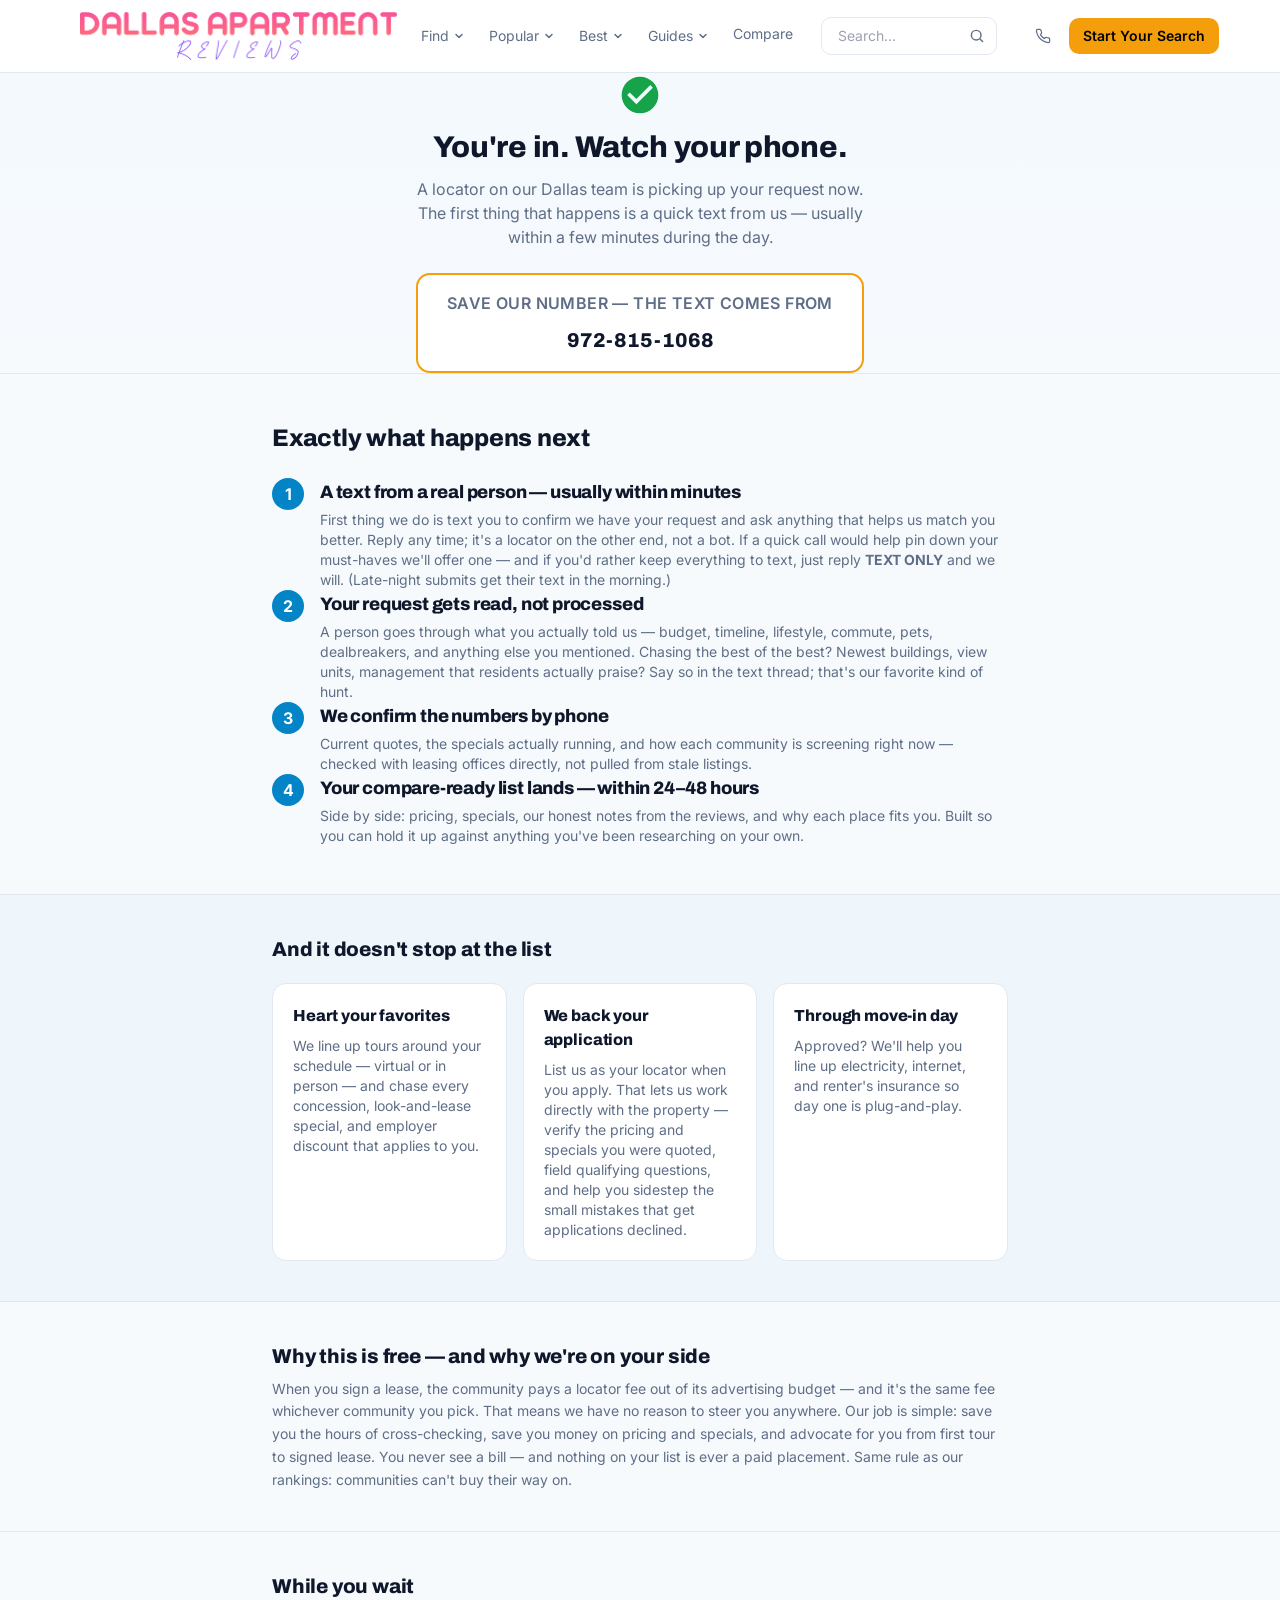
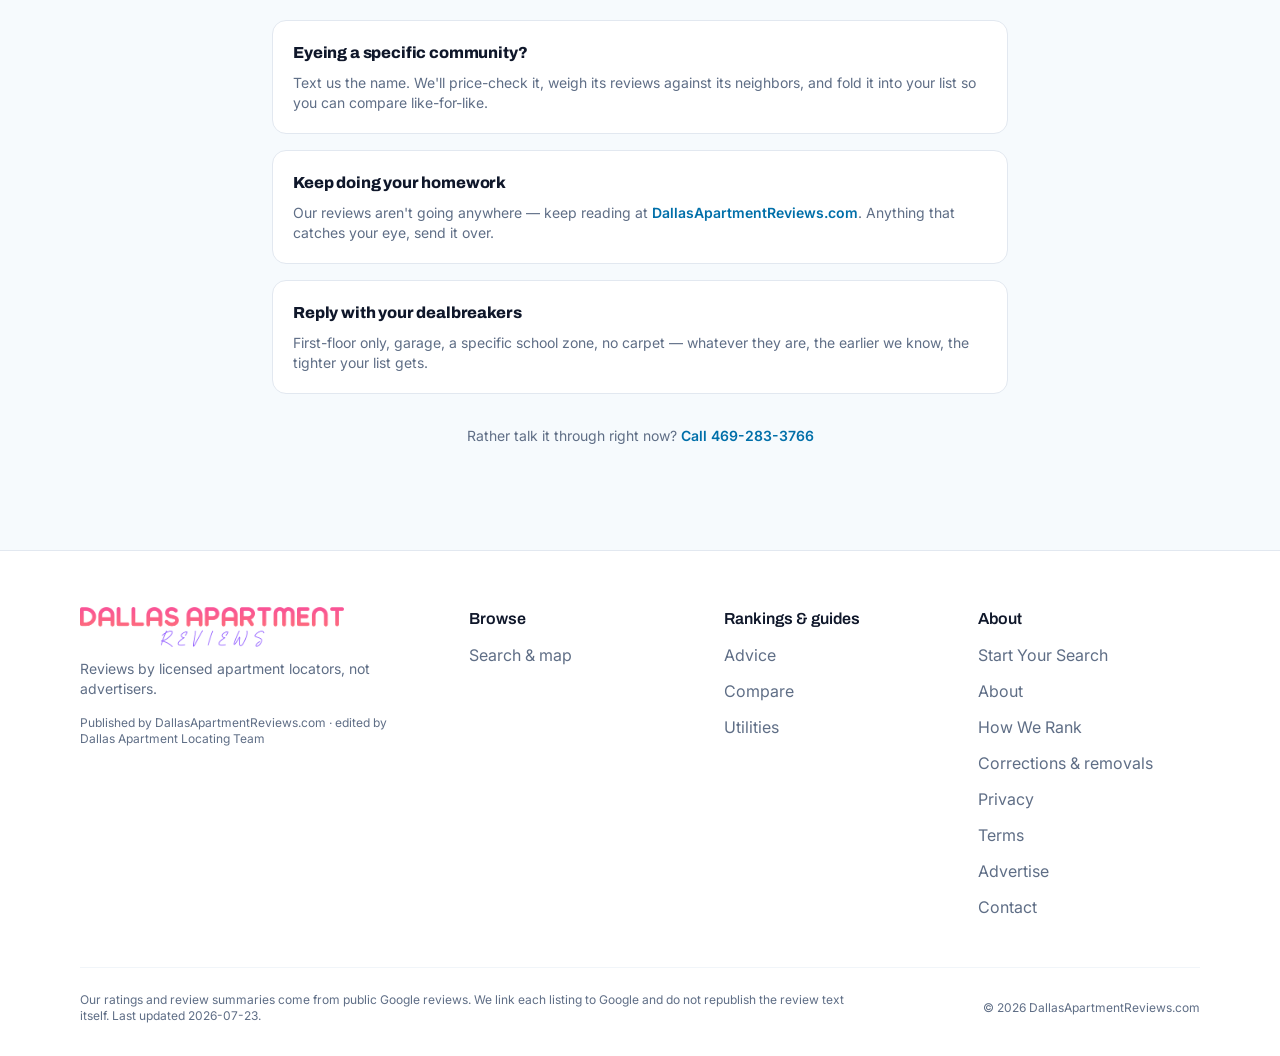
==== commit 476ac34f: "Full trust-building thank-you page: exact next steps, save-our-number, advocacy Rebuilt /thank-you/ " ====
--- a/thank-you/index.html
+++ b/thank-you/index.html
@@ -3,8 +3,8 @@
 <head>
 <meta charset="utf-8">
 <meta name="viewport" content="width=device-width, initial-scale=1">
-<title>We Got It — Your Search Starts Now | Dallas Apartment Reviews</title>
-<meta name="description" content="Your apartment search request has been received. Here's what happens next and how to speed up your approval.">
+<title>You're In — Watch Your Phone | Dallas Apartment Reviews</title>
+<meta name="description" content="Your request is with our Dallas locating team. Here's exactly what happens next.">
 <link rel="canonical" href="https://search.dallasapartmentreviews.com/thank-you/">
 <link rel="icon" href="/images/favicon.png">
 <link rel="preconnect" href="https://fonts.googleapis.com"><link rel="preconnect" href="https://fonts.gstatic.com" crossorigin><link href="https://fonts.googleapis.com/css2?family=Inter:wght@400;500;600;700&family=Archivo:wght@400;500;600;700;800&display=swap" rel="stylesheet">
@@ -74,7 +74,16 @@
 .heading-font { font-family: var(--lp-font-heading); font-weight: var(--lp-heading-weight, 800);
   letter-spacing: var(--lp-heading-tracking, -0.01em); }
 </style>
-<meta name="robots" content="noindex">
+<meta name="robots" content="noindex, nofollow">
+
+<style>
+.savenum { display:flex; flex-wrap:wrap; align-items:center; justify-content:center; gap:.6rem 1rem;
+  background: rgb(var(--lp-surface-container)); border: 2px solid rgb(var(--lp-accent-500));
+  border-radius: var(--lp-radius-card,14px); padding: 1rem 1.25rem; }
+.savenum a { font-family: var(--lp-font-heading); font-weight: 800; font-size: 1.25rem;
+  color: rgb(var(--lp-on-surface)); text-decoration: none; white-space: nowrap; }
+.savenum a:hover { color: rgb(var(--lp-primary-600)); }
+</style>
 </head>
 <body class="min-h-screen flex flex-col">
 <header class="lp-site-header sticky top-0 z-40 border-b border-outline bg-surface-container/95 backdrop-blur"> <div class="mx-auto flex max-w-6xl items-center justify-between gap-6 px-4 py-3"> <a href="https://dallasapartmentreviews.com/" class="flex shrink-0 items-center gap-2"> <img src="/images/logo.png" alt="Dallas Apartment Reviews Directory" class="h-12 w-auto">  </a> <!-- Desktop nav. Kept intentionally lean (4-5 items): no Home (the logo covers it), tools fold
@@ -101,21 +110,57 @@
 </script>
 <main class="flex-1">
   <section class="hero-band border-b border-outline">
-    <div class="mx-auto max-w-2xl px-4 pt-14 pb-10 text-center">
+    <div class="mx-auto max-w-2xl px-4 pt-12 pb-9 text-center">
       <svg xmlns="http://www.w3.org/2000/svg" width="44" height="44" viewBox="0 0 24 24" fill="#16a34a" style="margin:0 auto 12px;display:block;"><path d="M12 2C6.48 2 2 6.48 2 12s4.48 10 10 10 10-4.48 10-10S17.52 2 12 2zm-2 15-5-5 1.41-1.41L10 14.17l7.59-7.59L19 8l-9 9z"/></svg>
-      <h1 class="heading-font text-3xl tracking-tight text-on-surface">We got it. Your search starts now.</h1>
-      <p class="mx-auto mt-3 max-w-md text-on-surface-variant">Your info is with our team. We're pulling screening
-        criteria from property managers right now. Here's what to expect.</p>
+      <h1 class="heading-font text-3xl tracking-tight text-on-surface">You're in. Watch your phone.</h1>
+      <p class="mx-auto mt-3 max-w-md text-on-surface-variant">A locator on our Dallas team is picking up
+        your request now. The first thing that happens is a quick text from us &mdash; usually within a
+        few minutes during the day.</p>
+      <div class="savenum mx-auto mt-6 max-w-md">
+        <span class="w-full text-center text-[13px] font-semibold uppercase tracking-wide text-on-surface-variant">Save our number &mdash; the text comes from</span>
+        <a href="tel:972-815-1068">972-815-1068</a>
+      </div>
     </div>
   </section>
   <section class="mx-auto max-w-3xl px-4 py-12">
-    <ol class="space-y-6"><li class="flex gap-4"><span class="step-num">1</span><div><h3 class="heading-font text-lg text-on-surface">We review your situation (today)</h3><p class="mt-1 text-sm text-on-surface-variant">Credit range, rental history, income, area preferences, and any screening flags. No judgment — we're just building your profile so we can match accurately.</p></div></li><li class="flex gap-4"><span class="step-num">2</span><div><h3 class="heading-font text-lg text-on-surface">We match your file against our research (today or tomorrow)</h3><p class="mt-1 text-sm text-on-surface-variant">We check our logged criteria against your profile and call the property directly if anything looks out of date. Not what the website says — what the leasing office actually approves right now.</p></div></li><li class="flex gap-4"><span class="step-num">3</span><div><h3 class="heading-font text-lg text-on-surface">You get a custom apartment list (within 24–48 hours on weekdays)</h3><p class="mt-1 text-sm text-on-surface-variant">A researched list of Dallas communities where your specific situation has a real shot at approval. Includes current pricing, move-in costs, and any concessions running.</p></div></li></ol>
+    <h2 class="heading-font text-2xl text-on-surface">Exactly what happens next</h2>
+    <ol class="mt-6 space-y-6"><li class="flex gap-4"><span class="step-num">1</span><div><h2 class="heading-font text-lg text-on-surface">A text from a real person &mdash; usually within minutes</h2><p class="mt-1 text-sm text-on-surface-variant">First thing we do is text you to confirm we have your request and ask anything that helps us match you better. Reply any time; it's a locator on the other end, not a bot. If a quick call would help pin down your must-haves we'll offer one &mdash; and if you'd rather keep everything to text, just reply <b>TEXT ONLY</b> and we will. (Late-night submits get their text in the morning.)</p></div></li><li class="flex gap-4"><span class="step-num">2</span><div><h2 class="heading-font text-lg text-on-surface">Your request gets read, not processed</h2><p class="mt-1 text-sm text-on-surface-variant">A person goes through what you actually told us &mdash; budget, timeline, lifestyle, commute, pets, dealbreakers, and anything else you mentioned. Chasing the best of the best? Newest buildings, view units, management that residents actually praise? Say so in the text thread; that's our favorite kind of hunt.</p></div></li><li class="flex gap-4"><span class="step-num">3</span><div><h2 class="heading-font text-lg text-on-surface">We confirm the numbers by phone</h2><p class="mt-1 text-sm text-on-surface-variant">Current quotes, the specials actually running, and how each community is screening right now &mdash; checked with leasing offices directly, not pulled from stale listings.</p></div></li><li class="flex gap-4"><span class="step-num">4</span><div><h2 class="heading-font text-lg text-on-surface">Your compare-ready list lands &mdash; within 24&ndash;48 hours</h2><p class="mt-1 text-sm text-on-surface-variant">Side by side: pricing, specials, our honest notes from the reviews, and why each place fits you. Built so you can hold it up against anything you've been researching on your own.</p></div></li></ol>
   </section>
   <section class="border-t border-outline bg-surface-alt">
-    <div class="mx-auto max-w-3xl px-4 py-12">
-      <h2 class="heading-font text-2xl text-on-surface">While you wait: 3 things that speed up approval</h2>
-      <div class="mt-6 grid gap-4 sm:grid-cols-1"><div class="rounded-card border border-outline bg-surface-container p-5"><h3 class="heading-font text-base text-on-surface">Gather your income proof</h3><p class="mt-2 text-sm text-on-surface-variant">Most recent 2–3 pay stubs, or a bank statement showing direct deposits. Self-employed? Two months of bank statements. Communities want gross monthly income at their multiple — roughly 2x at older Class C properties, 2.5x at Class B, and 3x at Class A.</p></div><div class="rounded-card border border-outline bg-surface-container p-5"><h3 class="heading-font text-base text-on-surface">Get your photo ID ready</h3><p class="mt-2 text-sm text-on-surface-variant">A valid government-issued ID for each adult applying. Expired IDs slow the process. Recently moved states? Some communities accept your old license plus a piece of mail showing the new address.</p></div><div class="rounded-card border border-outline bg-surface-container p-5"><h3 class="heading-font text-base text-on-surface">Budget for move-in costs</h3><p class="mt-2 text-sm text-on-surface-variant">Plan for the application and admin fees plus your deposit. Knowing your available move-in cash helps us steer you to communities whose upfront costs actually fit.</p></div></div>
-      <p class="mt-8 text-center text-sm text-on-surface-variant">Questions in the meantime?
+    <div class="mx-auto max-w-3xl px-4 py-10">
+      <h2 class="heading-font text-xl text-on-surface">And it doesn't stop at the list</h2>
+      <div class="mt-5 grid gap-4 md:grid-cols-3">
+        <div class="rounded-card border border-outline bg-surface-container p-5">
+          <h3 class="heading-font text-base text-on-surface">Heart your favorites</h3>
+          <p class="mt-2 text-sm text-on-surface-variant">We line up tours around your schedule &mdash; virtual or in person &mdash; and chase every concession, look-and-lease special, and employer discount that applies to you.</p>
+        </div>
+        <div class="rounded-card border border-outline bg-surface-container p-5">
+          <h3 class="heading-font text-base text-on-surface">We back your application</h3>
+          <p class="mt-2 text-sm text-on-surface-variant">List us as your locator when you apply. That lets us work directly with the property &mdash; verify the pricing and specials you were quoted, field qualifying questions, and help you sidestep the small mistakes that get applications declined.</p>
+        </div>
+        <div class="rounded-card border border-outline bg-surface-container p-5">
+          <h3 class="heading-font text-base text-on-surface">Through move-in day</h3>
+          <p class="mt-2 text-sm text-on-surface-variant">Approved? We'll help you line up electricity, internet, and renter's insurance so day one is plug-and-play.</p>
+        </div>
+      </div>
+    </div>
+  </section>
+  <section class="border-t border-outline">
+    <div class="mx-auto max-w-3xl px-4 py-10">
+      <h2 class="heading-font text-xl text-on-surface">Why this is free &mdash; and why we're on your side</h2>
+      <p class="mt-2 text-sm leading-relaxed text-on-surface-variant">When you sign a lease, the community pays a
+        locator fee out of its advertising budget &mdash; and it's the same fee whichever community you pick.
+        That means we have no reason to steer you anywhere. Our job is simple: save you the hours of
+        cross-checking, save you money on pricing and specials, and advocate for you from first tour to
+        signed lease. You never see a bill &mdash; and nothing on your list is ever a paid placement.
+        Same rule as our rankings: communities can't buy their way on.</p>
+    </div>
+  </section>
+  <section class="border-t border-outline">
+    <div class="mx-auto max-w-3xl px-4 py-10">
+      <h2 class="heading-font text-xl text-on-surface">While you wait</h2>
+      <div class="mt-5 grid gap-4"><div class="rounded-card border border-outline bg-surface-container p-5"><h3 class="heading-font text-base text-on-surface">Eyeing a specific community?</h3><p class="mt-2 text-sm text-on-surface-variant">Text us the name. We'll price-check it, weigh its reviews against its neighbors, and fold it into your list so you can compare like-for-like.</p></div><div class="rounded-card border border-outline bg-surface-container p-5"><h3 class="heading-font text-base text-on-surface">Keep doing your homework</h3><p class="mt-2 text-sm text-on-surface-variant">Our reviews aren't going anywhere &mdash; keep reading at <a class="font-semibold text-primary-600 hover:underline" href="https://dallasapartmentreviews.com/">DallasApartmentReviews.com</a>. Anything that catches your eye, send it over.</p></div><div class="rounded-card border border-outline bg-surface-container p-5"><h3 class="heading-font text-base text-on-surface">Reply with your dealbreakers</h3><p class="mt-2 text-sm text-on-surface-variant">First-floor only, garage, a specific school zone, no carpet &mdash; whatever they are, the earlier we know, the tighter your list gets.</p></div></div>
+      <p class="mt-8 text-center text-sm text-on-surface-variant">Rather talk it through right now?
         <a class="font-semibold text-primary-600 hover:underline" href="tel:469-283-3766">Call 469-283-3766</a></p>
     </div>
   </section>
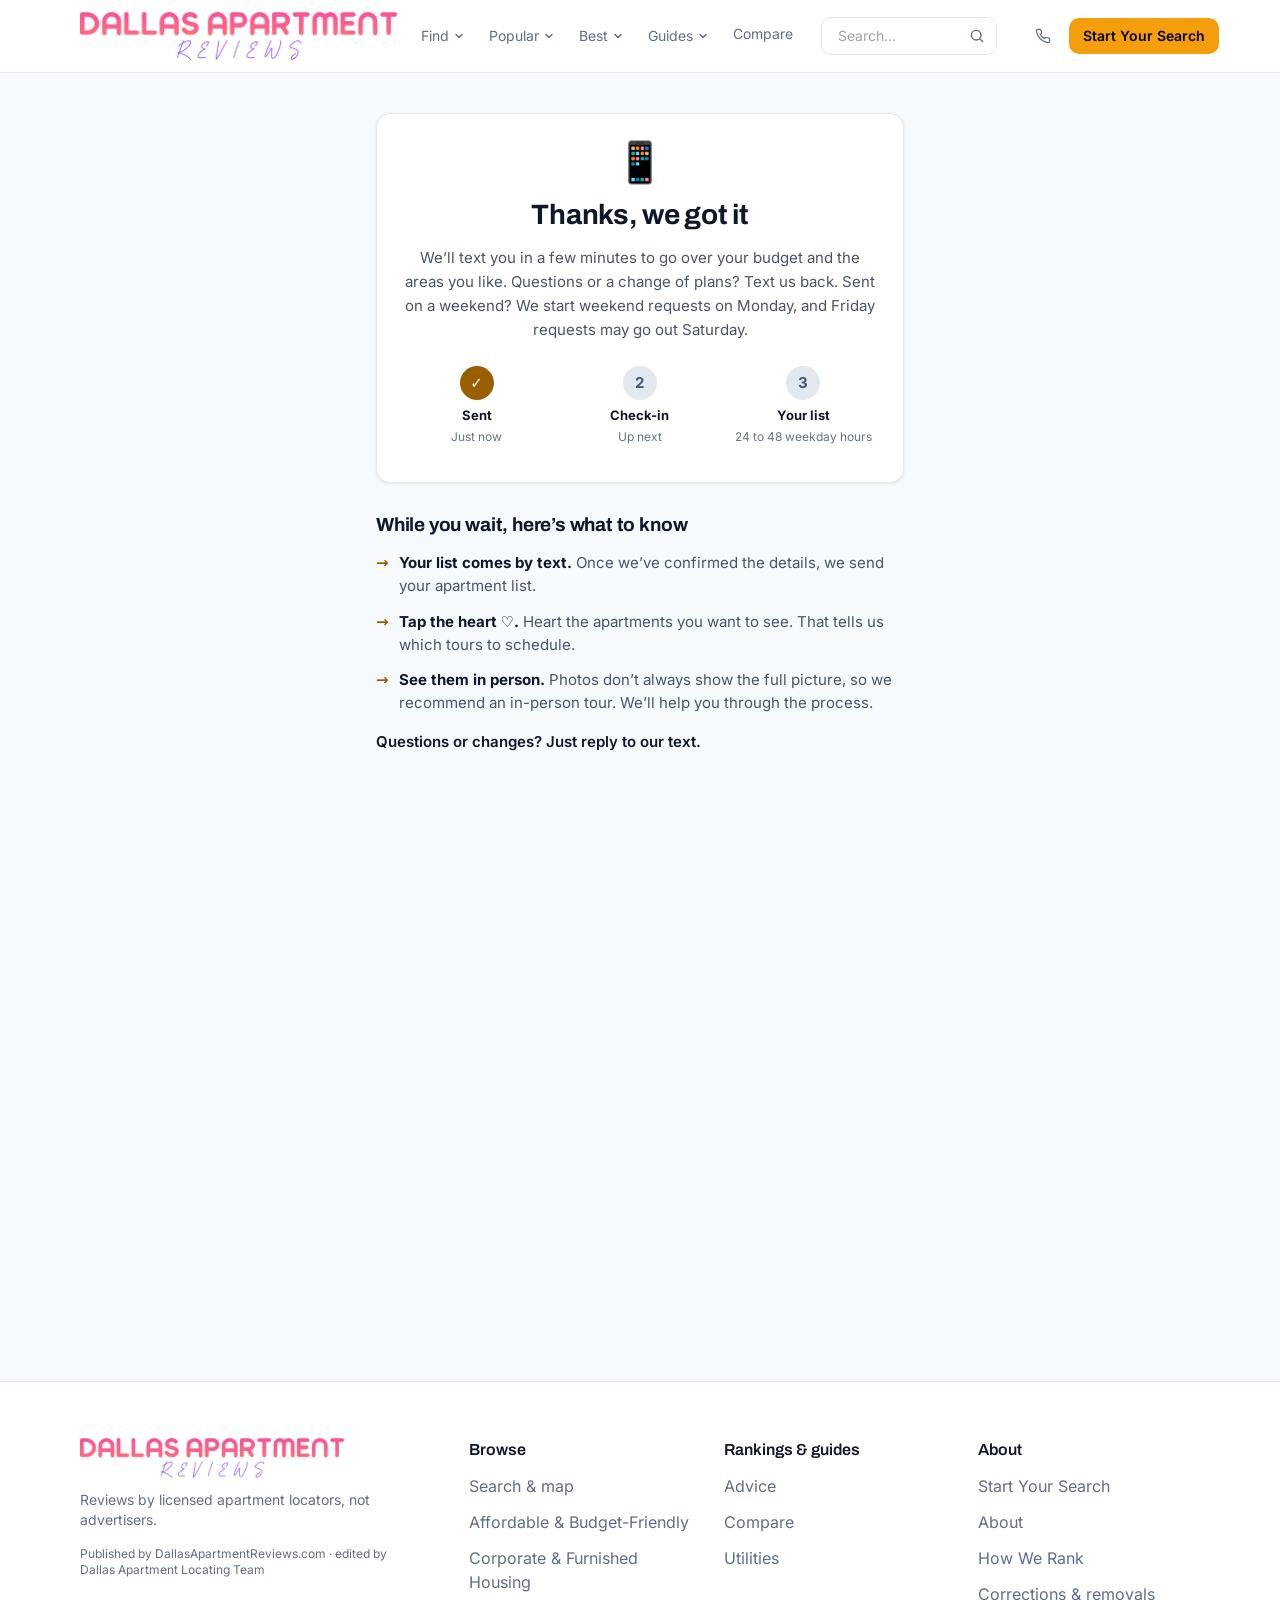
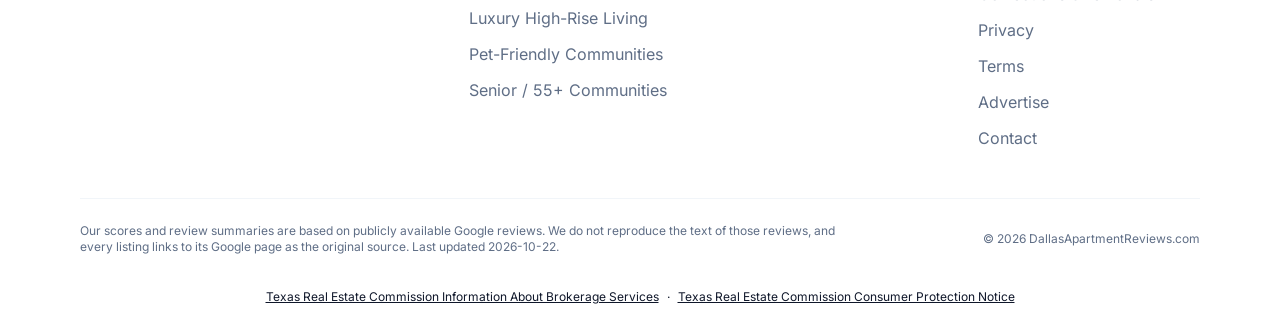
==== commit dac9ac82: "Bring over the sca-dallas lead form Rebuild the page around the current dallassecondchanceapartments" ====
--- a/thank-you/index.html
+++ b/thank-you/index.html
@@ -1,172 +1,27 @@
-<!doctype html>
-<html lang="en" data-preset="modern" data-base="light" data-hero="spotlight" data-header="solid" data-cards="registry" style="--lp-primary-50:244 249 253;--lp-primary-100:229 240 249;--lp-primary-200:200 223 242;--lp-primary-300:159 200 232;--lp-primary-400:104 169 218;--lp-primary-500:2 132 199;--lp-primary-600:0 111 169;--lp-primary-700:0 85 131;--lp-primary-800:0 76 119;--lp-primary-900:0 60 96;--lp-secondary-50:244 248 247;--lp-secondary-100:228 238 237;--lp-secondary-200:198 218 215;--lp-secondary-300:156 192 187;--lp-secondary-400:101 158 151;--lp-secondary-500:15 118 110;--lp-secondary-600:12 101 94;--lp-secondary-700:8 78 73;--lp-secondary-800:7 71 66;--lp-secondary-900:5 58 54;--lp-neutral-50:247 248 249;--lp-neutral-100:235 237 241;--lp-neutral-200:212 217 224;--lp-neutral-300:182 190 202;--lp-neutral-400:144 156 173;--lp-neutral-500:100 116 139;--lp-neutral-600:84 98 118;--lp-neutral-700:64 75 91;--lp-neutral-800:57 68 82;--lp-neutral-900:46 54 66;--lp-accent-50:255 250 245;--lp-accent-100:255 244 232;--lp-accent-200:254 231 205;--lp-accent-300:253 213 168;--lp-accent-400:250 189 115;--lp-accent-500:245 158 11;--lp-accent-600:205 130 0;--lp-accent-700:153 94 0;--lp-accent-800:137 82 0;--lp-accent-900:107 61 0;--lp-surface:246 250 253;--lp-surface-alt:238 245 251;--lp-surface-container:255 255 255;--lp-surface-container-high:241 245 249;--lp-on-surface:15 23 42;--lp-on-surface-variant:95 110 134;--lp-outline:226 232 240;--lp-outline-variant:241 245 249;--lp-accent:245 158 11;--lp-on-accent:0 0 0;--lp-brand:#0284c7;--lp-accent:#f59e0b;--lp-font:'Inter', system-ui, -apple-system, Segoe UI, Roboto, sans-serif;--lp-font-heading:'Archivo', system-ui, sans-serif;--lp-heading-weight:800;--lp-heading-tracking:-0.01em;--lp-text-display-desktop:44px;--lp-text-display-mobile:32px;--lp-text-display-tracking:-0.02em;--lp-text-h1-desktop:36px;--lp-text-h1-mobile:28px;--lp-text-h1-tracking:-0.015em;--lp-text-h2-desktop:26px;--lp-text-h2-mobile:22px;--lp-text-h2-tracking:-0.01em;--lp-text-h3-desktop:21px;--lp-text-h3-mobile:19px;--lp-text-h3-tracking:0em;--lp-radius-sm:0.375rem;--lp-radius-md:0.625rem;--lp-radius-lg:0.875rem;--lp-radius-xl:1.25rem;--lp-radius-card:14px;--lp-radius-btn:10px;--lp-radius-chip:0.5rem;--lp-shadow-card:0 1px 3px rgb(15 23 42 / 0.08), 0 1px 2px rgb(15 23 42 / 0.04);--lp-shadow-hover:0 10px 28px rgb(15 23 42 / 0.12);--lp-card-border:1px solid transparent;--lp-ghost-border:1px solid transparent;--lp-ghost-bg:rgb(var(--lp-surface-alt));--lp-ghost-bg-hover:rgb(var(--lp-surface-container-high));--lp-link-decoration:none;--lp-link-underline-color:transparent;--lp-signature:none;">
-<head>
-<meta charset="utf-8">
-<meta name="viewport" content="width=device-width, initial-scale=1">
-<title>You're In — Watch Your Phone | Dallas Apartment Reviews</title>
-<meta name="description" content="Your request is with our Dallas locating team. Here's exactly what happens next.">
-<link rel="canonical" href="https://search.dallasapartmentreviews.com/thank-you/">
-<link rel="icon" href="/images/favicon.png">
-<link rel="preconnect" href="https://fonts.googleapis.com"><link rel="preconnect" href="https://fonts.gstatic.com" crossorigin><link href="https://fonts.googleapis.com/css2?family=Inter:wght@400;500;600;700&family=Archivo:wght@400;500;600;700;800&display=swap" rel="stylesheet">
-<link rel="stylesheet" href="/css/site-a.css">
-<link rel="stylesheet" href="/css/site-b.css">
-<style>body{font-family:var(--lp-font)}</style>
-<style>
-/* Apartment search form — namespaced, tokens mapped to the site theme */
-.apt-form { --af-text: rgb(var(--lp-on-surface)); --af-muted: rgb(var(--lp-on-surface-variant));
-  --af-primary: rgb(var(--lp-primary-500)); --af-primary-dark: rgb(var(--lp-primary-600));
-  --af-border: rgb(var(--lp-outline)); --af-field-bg: rgb(var(--lp-surface));
-  --af-error: #dc2626; --af-radius: var(--lp-radius-md, .625rem); }
-.apt-form .field { margin-bottom: 18px; }
-.apt-form .field.hidden { display: none; }
-.apt-form label { display: block; font-size: 14px; font-weight: 600; margin-bottom: 5px; color: var(--af-text); }
-.apt-form .req { color: var(--af-error); font-weight: 400; }
-.apt-form .field-desc { font-size: 12px; color: var(--af-muted); margin-top: 4px; line-height: 1.4; }
-.apt-form select, .apt-form input[type="text"], .apt-form input[type="email"], .apt-form input[type="tel"],
-.apt-form input[type="number"], .apt-form input[type="date"], .apt-form textarea {
-  width: 100%; padding: 10px 12px; font-size: 16px; font-family: var(--lp-font);
-  border: 1px solid var(--af-border); border-radius: var(--af-radius);
-  background: var(--af-field-bg); color: var(--af-text); transition: border-color .15s; -webkit-appearance: none; }
-.apt-form select {
-  background-image: url("data:image/svg+xml,%3Csvg xmlns='http://www.w3.org/2000/svg' width='12' height='12' viewBox='0 0 12 12'%3E%3Cpath fill='%235f6e86' d='M6 8L1 3h10z'/%3E%3C/svg%3E");
-  background-repeat: no-repeat; background-position: right 12px center; padding-right: 32px; }
-.apt-form select:focus, .apt-form input:focus, .apt-form textarea:focus {
-  outline: none; border-color: var(--af-primary); box-shadow: 0 0 0 3px rgb(var(--lp-primary-100)); }
-.apt-form textarea { resize: vertical; }
-.apt-form .name-row { display: flex; gap: 10px; }
-.apt-form .name-row input { flex: 1; }
-.apt-form .cb-group { display: flex; flex-wrap: wrap; gap: 6px 14px; }
-.apt-form .cb-label { display: flex; align-items: flex-start; gap: 6px; font-size: 14px; font-weight: 400;
-  cursor: pointer; margin-bottom: 0; line-height: 1.3; }
-.apt-form .cb-label input[type="checkbox"] { width: 16px; height: 16px; accent-color: var(--af-primary);
-  flex-shrink: 0; margin-top: 1px; }
-.apt-form .consent-text { font-size: 12px; color: var(--af-muted); margin-top: 6px; line-height: 1.4; }
-.apt-form .consent-text a { color: var(--af-primary-dark); text-decoration: underline; }
-.apt-form .consent-label { font-weight: 500; }
-.apt-form .btn-submit { display: block; width: 100%; padding: 14px 24px; font-size: 16px; font-weight: 700;
-  font-family: var(--lp-font-heading, var(--lp-font)); color: rgb(var(--lp-on-accent));
-  background: rgb(var(--lp-accent-500)); border: none; border-radius: var(--lp-radius-btn, 10px);
-  cursor: pointer; margin-top: 24px; transition: background .15s; box-shadow: var(--lp-shadow-card); }
-.apt-form .btn-submit:hover { background: rgb(var(--lp-accent-600)); }
-.apt-form .btn-submit:disabled { opacity: .6; cursor: not-allowed; }
-.apt-form .msg-success { display: none; padding: 24px 20px; text-align: center; color: #065f46;
-  background: #ecfdf5; border: 1px solid #a7f3d0; border-radius: var(--af-radius); margin-top: 16px;
-  font-weight: 500; font-size: 16px; }
-.apt-form .msg-error { display: none; padding: 12px; color: var(--af-error); background: #fef2f2;
-  border: 1px solid #fecaca; border-radius: var(--af-radius); margin-top: 8px; font-size: 14px; }
-.apt-form .field-error { border-color: var(--af-error) !important; }
-.apt-form .field.field-error input[type="checkbox"] { outline: 2px solid var(--af-error); outline-offset: 2px; }
-.apt-form .field.field-error .consent-label { color: var(--af-error); }
-.apt-form .field.field-error > label { color: var(--af-error); }
-.apt-form .field.field-error .cb-group { border: 1px solid var(--af-error); border-radius: 8px; padding: 8px 10px; }
-@media (max-width: 480px) { .apt-form .cb-group { gap: 4px 10px; } }
-
-/* landing-page chrome */
-.hero-band { background: linear-gradient(180deg, rgb(var(--lp-primary-50)) 0%, rgb(var(--lp-surface)) 100%); }
-.trust-chip { display: inline-flex; align-items: center; gap: .4rem; padding: .35rem .75rem;
-  border: 1px solid rgb(var(--lp-outline)); border-radius: 999px; background: rgb(var(--lp-surface-container));
-  font-size: 13px; color: rgb(var(--lp-on-surface-variant)); white-space: nowrap; }
-.trust-chip svg { color: rgb(var(--lp-primary-500)); }
-.form-card { background: rgb(var(--lp-surface-container)); border: 1px solid rgb(var(--lp-outline));
-  border-radius: var(--lp-radius-card, 14px); box-shadow: var(--lp-shadow-card); }
-.step-num { display: flex; align-items: center; justify-content: center; width: 2rem; height: 2rem;
-  border-radius: 999px; background: rgb(var(--lp-primary-500)); color: #fff; font-weight: 700; flex-shrink: 0; }
-.heading-font { font-family: var(--lp-font-heading); font-weight: var(--lp-heading-weight, 800);
-  letter-spacing: var(--lp-heading-tracking, -0.01em); }
-</style>
-<meta name="robots" content="noindex, nofollow">
-
-<style>
-.savenum { display:flex; flex-wrap:wrap; align-items:center; justify-content:center; gap:.6rem 1rem;
-  background: rgb(var(--lp-surface-container)); border: 2px solid rgb(var(--lp-accent-500));
-  border-radius: var(--lp-radius-card,14px); padding: 1rem 1.25rem; }
-.savenum a { font-family: var(--lp-font-heading); font-weight: 800; font-size: 1.25rem;
-  color: rgb(var(--lp-on-surface)); text-decoration: none; white-space: nowrap; }
-.savenum a:hover { color: rgb(var(--lp-primary-600)); }
-</style>
-</head>
-<body class="min-h-screen flex flex-col">
-<header class="lp-site-header sticky top-0 z-40 border-b border-outline bg-surface-container/95 backdrop-blur"> <div class="mx-auto flex max-w-6xl items-center justify-between gap-6 px-4 py-3"> <a href="https://dallasapartmentreviews.com/" class="flex shrink-0 items-center gap-2"> <img src="/images/logo.png" alt="Dallas Apartment Reviews Directory" class="h-12 w-auto">  </a> <!-- Desktop nav. Kept intentionally lean (4-5 items): no Home (the logo covers it), tools fold
-         into the guides dropdown, and About/Methodology live in the footer only. --> <nav class="hidden items-center gap-6 md:flex" aria-label="Primary"> <!-- Browse --> <div class="relative group"> <button type="button" class="inline-flex items-center gap-1 border-b-2 pb-0.5 text-sm transition-colors border-transparent text-on-surface-variant hover:text-primary-600" aria-haspopup="true">Find <svg class="h-3 w-3" viewBox="0 0 12 12" fill="none" aria-hidden="true"><path d="M3 4.5 6 7.5 9 4.5" stroke="currentColor" stroke-width="1.5" stroke-linecap="round" stroke-linejoin="round"/></svg></button> <div class="lp-menu invisible absolute left-0 top-full z-30 max-h-[70vh] min-w-[16rem] overflow-y-auto p-2 opacity-0 transition-opacity duration-150 group-hover:visible group-hover:opacity-100 group-focus-within:visible group-focus-within:opacity-100"> <a href="https://dallasapartmentreviews.com/browse/" class="flex items-center justify-between rounded-btn px-3 py-2 text-sm font-semibold text-primary-600 hover:bg-primary-50">Search &amp; map <span aria-hidden="true">&rarr;</span></a> <div class="my-1 border-t border-outline-variant"></div>  <a href="https://dallasapartmentreviews.com/browse/?category=affordable-value" class="block rounded-btn px-3 py-2 text-sm text-on-surface-variant hover:bg-surface-alt hover:text-primary-700">Affordable &amp; Budget-Friendly</a><a href="https://dallasapartmentreviews.com/browse/?category=corporate-furnished" class="block rounded-btn px-3 py-2 text-sm text-on-surface-variant hover:bg-surface-alt hover:text-primary-700">Corporate &amp; Furnished Housing</a><a href="https://dallasapartmentreviews.com/browse/?category=luxury-high-rise" class="block rounded-btn px-3 py-2 text-sm text-on-surface-variant hover:bg-surface-alt hover:text-primary-700">Luxury High-Rise Living</a><a href="https://dallasapartmentreviews.com/browse/?category=pet-friendly" class="block rounded-btn px-3 py-2 text-sm text-on-surface-variant hover:bg-surface-alt hover:text-primary-700">Pet-Friendly Communities</a><a href="https://dallasapartmentreviews.com/browse/?category=senior-55-plus" class="block rounded-btn px-3 py-2 text-sm text-on-surface-variant hover:bg-surface-alt hover:text-primary-700">Senior / 55+ Communities</a><a href="https://dallasapartmentreviews.com/browse/?category=student-housing" class="block rounded-btn px-3 py-2 text-sm text-on-surface-variant hover:bg-surface-alt hover:text-primary-700">Student Housing</a><a href="https://dallasapartmentreviews.com/browse/?category=townhome-style" class="block rounded-btn px-3 py-2 text-sm text-on-surface-variant hover:bg-surface-alt hover:text-primary-700">Townhome &amp; Garden-Style Communities</a> </div> </div> <!-- Cities (entered hub cities, capped; shown alongside Areas in the mixed case). The see-all
-           goes to /locations/, which lists every hub AND coverage city. --> <div class="relative group"> <button type="button" class="inline-flex items-center gap-1 border-b-2 pb-0.5 text-sm transition-colors border-transparent text-on-surface-variant hover:text-primary-600" aria-haspopup="true">Popular <svg class="h-3 w-3" viewBox="0 0 12 12" fill="none" aria-hidden="true"><path d="M3 4.5 6 7.5 9 4.5" stroke="currentColor" stroke-width="1.5" stroke-linecap="round" stroke-linejoin="round"/></svg></button> <div class="lp-menu invisible absolute left-0 top-full z-30 max-h-[70vh] min-w-[16rem] overflow-y-auto p-2 opacity-0 transition-opacity duration-150 group-hover:visible group-hover:opacity-100 group-focus-within:visible group-focus-within:opacity-100"> <a href="https://dallasapartmentreviews.com/dallas-tx/" class="block rounded-btn px-3 py-2 text-sm text-on-surface-variant hover:bg-surface-alt hover:text-primary-700">Dallas, TX</a><a href="https://dallasapartmentreviews.com/mckinney-tx/" class="block rounded-btn px-3 py-2 text-sm text-on-surface-variant hover:bg-surface-alt hover:text-primary-700">McKinney, TX</a><a href="https://dallasapartmentreviews.com/plano-tx/" class="block rounded-btn px-3 py-2 text-sm text-on-surface-variant hover:bg-surface-alt hover:text-primary-700">Plano, TX</a> <div class="my-1 border-t border-outline-variant"></div> <a href="https://dallasapartmentreviews.com/locations/" class="flex items-center justify-between rounded-btn px-3 py-2 text-sm font-semibold text-primary-600 hover:bg-primary-50">All locations <span aria-hidden="true">&rarr;</span></a> </div> </div> <!-- Areas (region's own neighborhoods) -->  <!-- Best --> <div class="relative group"> <button type="button" class="inline-flex items-center gap-1 border-b-2 pb-0.5 text-sm transition-colors border-transparent text-on-surface-variant hover:text-primary-600" aria-haspopup="true">Best <svg class="h-3 w-3" viewBox="0 0 12 12" fill="none" aria-hidden="true"><path d="M3 4.5 6 7.5 9 4.5" stroke="currentColor" stroke-width="1.5" stroke-linecap="round" stroke-linejoin="round"/></svg></button> <div class="lp-menu invisible absolute left-0 top-full z-30 max-h-[70vh] min-w-[16rem] overflow-y-auto p-2 opacity-0 transition-opacity duration-150 group-hover:visible group-hover:opacity-100 group-focus-within:visible group-focus-within:opacity-100"> <a href="https://dallasapartmentreviews.com/dallas-tx/best/apartment-complexes/" class="block rounded-btn px-3 py-2 text-sm text-on-surface-variant hover:bg-surface-alt hover:text-primary-700">Best Apartments in Dallas</a><a href="https://dallasapartmentreviews.com/mckinney-tx/best/apartment-complexes/" class="block rounded-btn px-3 py-2 text-sm text-on-surface-variant hover:bg-surface-alt hover:text-primary-700">Best Apartments in McKinney</a><a href="https://dallasapartmentreviews.com/plano-tx/best/apartment-complexes/" class="block rounded-btn px-3 py-2 text-sm text-on-surface-variant hover:bg-surface-alt hover:text-primary-700">Best Apartments in Plano</a> <div class="my-1 border-t border-outline-variant"></div> <a href="https://dallasapartmentreviews.com/best/" class="flex items-center justify-between rounded-btn px-3 py-2 text-sm font-semibold text-primary-600 hover:bg-primary-50">All rankings <span aria-hidden="true">&rarr;</span></a> </div> </div> <!-- Content sections: ONE dropdown of section INDEX links (Guides / Tools / Resources / Glossary),
-           never the individual guide/tool titles. Parent label varied per site (navLabel('sections')). --> <div class="relative group"> <button type="button" class="inline-flex items-center gap-1 border-b-2 pb-0.5 text-sm transition-colors border-transparent text-on-surface-variant hover:text-primary-600" aria-haspopup="true">Guides <svg class="h-3 w-3" viewBox="0 0 12 12" fill="none" aria-hidden="true"><path d="M3 4.5 6 7.5 9 4.5" stroke="currentColor" stroke-width="1.5" stroke-linecap="round" stroke-linejoin="round"/></svg></button> <div class="lp-menu invisible absolute left-0 top-full z-30 max-h-[70vh] min-w-[16rem] overflow-y-auto p-2 opacity-0 transition-opacity duration-150 group-hover:visible group-hover:opacity-100 group-focus-within:visible group-focus-within:opacity-100"> <a href="https://dallasapartmentreviews.com/guide/" class="block rounded-btn px-3 py-2 text-sm text-on-surface-variant hover:bg-surface-alt hover:text-primary-700">Advice</a><a href="https://dallasapartmentreviews.com/tools/" class="block rounded-btn px-3 py-2 text-sm text-on-surface-variant hover:bg-surface-alt hover:text-primary-700">Utilities</a><a href="https://dallasapartmentreviews.com/resources/" class="block rounded-btn px-3 py-2 text-sm text-on-surface-variant hover:bg-surface-alt hover:text-primary-700">Help</a><a href="https://dallasapartmentreviews.com/glossary/" class="block rounded-btn px-3 py-2 text-sm text-on-surface-variant hover:bg-surface-alt hover:text-primary-700">Glossary</a> </div> </div> <a href="https://dallasapartmentreviews.com/compare/" class="inline-flex items-center gap-1 border-b-2 pb-0.5 text-sm transition-colors border-transparent text-on-surface-variant hover:text-primary-600">Compare</a> <form action="https://dallasapartmentreviews.com/browse/" method="get" role="search" class="relative ml-1"> <label class="sr-only" for="lp-nav-search">Search businesses</label> <input id="lp-nav-search" type="search" name="q" placeholder="Search…" class="lp-input w-44 py-2 pl-4 pr-9 text-sm"> <svg class="pointer-events-none absolute right-3 top-1/2 h-4 w-4 -translate-y-1/2 text-on-surface-variant" viewBox="0 0 20 20" fill="none" aria-hidden="true"><circle cx="9" cy="9" r="6" stroke="currentColor" stroke-width="1.8"></circle><path d="m14 14 3 3" stroke="currentColor" stroke-width="1.8" stroke-linecap="round"></path></svg> </form> <div class="ml-1 flex items-center gap-2"> <a href="tel:469-283-3766" aria-label="Call" class="flex h-9 w-9 items-center justify-center rounded-full text-on-surface-variant transition-colors hover:bg-surface-alt hover:text-primary-600"> <svg class="h-4 w-4" viewBox="0 0 24 24" fill="none" stroke="currentColor" stroke-width="1.8" stroke-linecap="round" stroke-linejoin="round" aria-hidden="true"><path d="M22 16.92v3a2 2 0 0 1-2.18 2 19.79 19.79 0 0 1-8.63-3.07 19.5 19.5 0 0 1-6-6 19.79 19.79 0 0 1-3.07-8.67A2 2 0 0 1 4.11 2h3a2 2 0 0 1 2 1.72c.13.96.36 1.9.7 2.81a2 2 0 0 1-.45 2.11L8.09 9.91a16 16 0 0 0 6 6l1.27-1.27a2 2 0 0 1 2.11-.45c.9.34 1.85.57 2.81.7A2 2 0 0 1 22 16.92Z"></path></svg> </a>  <a href="#apartment-form" class="lp-accent-bg text-on-accent whitespace-nowrap rounded-btn px-3.5 py-2 text-sm font-semibold">Start Your Search</a> </div> </nav> <!-- Mobile menu: full-screen sheet. <details> keeps it working with no JS; the burger swaps to
-         an X via CSS on [open]. The panel is ABSOLUTE (top-full), not fixed: the header's
-         backdrop-blur creates a containing block for fixed descendants, so position:fixed would
-         resolve against the header box, not the viewport. Anchoring to the header (itself
-         fixed/sticky at top-0) gives the same full-screen result reliably. --> <details class="lp-mnav md:hidden"> <summary class="lp-btn-ghost flex cursor-pointer list-none p-2 text-on-surface-variant" aria-label="Menu"> <svg class="lp-mnav-burger h-5 w-5" viewBox="0 0 24 24" fill="none" aria-hidden="true"><path d="M4 7h16M4 12h16M4 17h16" stroke="currentColor" stroke-width="1.8" stroke-linecap="round"></path></svg> <svg class="lp-mnav-close hidden h-5 w-5" viewBox="0 0 24 24" fill="none" aria-hidden="true"><path d="m6 6 12 12M18 6 6 18" stroke="currentColor" stroke-width="1.8" stroke-linecap="round"></path></svg> <span class="sr-only">Menu</span> </summary> <div class="lp-mnav-panel absolute inset-x-0 top-full z-40 overflow-y-auto overscroll-contain border-t border-outline bg-surface-container"> <div class="mx-auto max-w-6xl px-4 pb-8 pt-4"> <form action="https://dallasapartmentreviews.com/browse/" method="get" role="search" class="relative mb-2"> <label class="sr-only" for="lp-mnav-search">Search businesses</label> <input id="lp-mnav-search" type="search" name="q" placeholder="Search businesses…" class="lp-input w-full py-3 pl-4 pr-11 text-base"> <svg class="pointer-events-none absolute right-4 top-1/2 h-5 w-5 -translate-y-1/2 text-on-surface-variant" viewBox="0 0 20 20" fill="none" aria-hidden="true"><circle cx="9" cy="9" r="6" stroke="currentColor" stroke-width="1.8"></circle><path d="m14 14 3 3" stroke="currentColor" stroke-width="1.8" stroke-linecap="round"></path></svg> </form> <div class="mb-3 flex gap-2"> <a href="#apartment-form" class="lp-accent-bg text-on-accent flex-1 rounded-btn px-4 py-3 text-center text-base font-semibold">Start Your Search</a> <a href="tel:469-283-3766" class="flex items-center justify-center rounded-btn border border-outline px-4 py-3 text-base font-medium text-on-surface">Call</a> </div> <nav class="divide-y divide-outline-variant" aria-label="Mobile"> <a href="https://dallasapartmentreviews.com/" class="flex items-center px-1 py-3 text-base font-medium text-on-surface">Home</a> <a href="https://dallasapartmentreviews.com/browse/" class="flex items-center px-1 py-3 text-base font-medium text-on-surface">Browse &amp; map</a> <details class="lp-mnav-group"> <summary class="flex cursor-pointer list-none items-center justify-between px-1 py-3 text-base font-medium text-on-surface">Find <svg class="lp-mnav-chev h-4 w-4 shrink-0 text-on-surface-variant transition-transform duration-150" viewBox="0 0 12 12" fill="none" aria-hidden="true"><path d="M3 4.5 6 7.5 9 4.5" stroke="currentColor" stroke-width="1.5" stroke-linecap="round" stroke-linejoin="round"/></svg></summary> <div class="pb-3">  <a href="https://dallasapartmentreviews.com/browse/?category=affordable-value" class="block rounded-btn px-3 py-2.5 text-[15px] text-on-surface-variant hover:bg-surface-alt hover:text-primary-700">Affordable &amp; Budget-Friendly</a><a href="https://dallasapartmentreviews.com/browse/?category=corporate-furnished" class="block rounded-btn px-3 py-2.5 text-[15px] text-on-surface-variant hover:bg-surface-alt hover:text-primary-700">Corporate &amp; Furnished Housing</a><a href="https://dallasapartmentreviews.com/browse/?category=luxury-high-rise" class="block rounded-btn px-3 py-2.5 text-[15px] text-on-surface-variant hover:bg-surface-alt hover:text-primary-700">Luxury High-Rise Living</a><a href="https://dallasapartmentreviews.com/browse/?category=pet-friendly" class="block rounded-btn px-3 py-2.5 text-[15px] text-on-surface-variant hover:bg-surface-alt hover:text-primary-700">Pet-Friendly Communities</a><a href="https://dallasapartmentreviews.com/browse/?category=senior-55-plus" class="block rounded-btn px-3 py-2.5 text-[15px] text-on-surface-variant hover:bg-surface-alt hover:text-primary-700">Senior / 55+ Communities</a><a href="https://dallasapartmentreviews.com/browse/?category=student-housing" class="block rounded-btn px-3 py-2.5 text-[15px] text-on-surface-variant hover:bg-surface-alt hover:text-primary-700">Student Housing</a><a href="https://dallasapartmentreviews.com/browse/?category=townhome-style" class="block rounded-btn px-3 py-2.5 text-[15px] text-on-surface-variant hover:bg-surface-alt hover:text-primary-700">Townhome &amp; Garden-Style Communities</a> </div> </details> <details class="lp-mnav-group"> <summary class="flex cursor-pointer list-none items-center justify-between px-1 py-3 text-base font-medium text-on-surface">Popular <svg class="lp-mnav-chev h-4 w-4 shrink-0 text-on-surface-variant transition-transform duration-150" viewBox="0 0 12 12" fill="none" aria-hidden="true"><path d="M3 4.5 6 7.5 9 4.5" stroke="currentColor" stroke-width="1.5" stroke-linecap="round" stroke-linejoin="round"/></svg></summary> <div class="pb-3"> <a href="https://dallasapartmentreviews.com/dallas-tx/" class="block rounded-btn px-3 py-2.5 text-[15px] text-on-surface-variant hover:bg-surface-alt hover:text-primary-700">Dallas, TX</a><a href="https://dallasapartmentreviews.com/mckinney-tx/" class="block rounded-btn px-3 py-2.5 text-[15px] text-on-surface-variant hover:bg-surface-alt hover:text-primary-700">McKinney, TX</a><a href="https://dallasapartmentreviews.com/plano-tx/" class="block rounded-btn px-3 py-2.5 text-[15px] text-on-surface-variant hover:bg-surface-alt hover:text-primary-700">Plano, TX</a> <a href="https://dallasapartmentreviews.com/locations/" class="block rounded-btn px-3 py-2.5 text-[15px] font-semibold text-primary-600 hover:bg-surface-alt">All locations &rarr;</a> </div> </details>  <a href="https://dallasapartmentreviews.com/best/" class="flex items-center px-1 py-3 text-base font-medium text-on-surface">Best</a> <details class="lp-mnav-group"> <summary class="flex cursor-pointer list-none items-center justify-between px-1 py-3 text-base font-medium text-on-surface">Guides <svg class="lp-mnav-chev h-4 w-4 shrink-0 text-on-surface-variant transition-transform duration-150" viewBox="0 0 12 12" fill="none" aria-hidden="true"><path d="M3 4.5 6 7.5 9 4.5" stroke="currentColor" stroke-width="1.5" stroke-linecap="round" stroke-linejoin="round"/></svg></summary> <div class="pb-3"> <a href="https://dallasapartmentreviews.com/guide/" class="block rounded-btn px-3 py-2.5 text-[15px] text-on-surface-variant hover:bg-surface-alt hover:text-primary-700">Advice</a><a href="https://dallasapartmentreviews.com/tools/" class="block rounded-btn px-3 py-2.5 text-[15px] text-on-surface-variant hover:bg-surface-alt hover:text-primary-700">Utilities</a><a href="https://dallasapartmentreviews.com/resources/" class="block rounded-btn px-3 py-2.5 text-[15px] text-on-surface-variant hover:bg-surface-alt hover:text-primary-700">Help</a><a href="https://dallasapartmentreviews.com/glossary/" class="block rounded-btn px-3 py-2.5 text-[15px] text-on-surface-variant hover:bg-surface-alt hover:text-primary-700">Glossary</a> </div> </details> <a href="https://dallasapartmentreviews.com/compare/" class="flex items-center px-1 py-3 text-base font-medium text-on-surface">Compare</a> </nav> </div> </div> </details> </div> </header><script>
-(function () {
-  var h = document.querySelector('header.lp-site-header');
-  if (!h) return;
-  var setH = function () { document.documentElement.style.setProperty('--lp-header-h', h.offsetHeight + 'px'); };
-  setH();
-  window.addEventListener('resize', setH, { passive: true });
-  var m = h.querySelector('.lp-mnav');
-  if (m) {
-    m.addEventListener('toggle', function () {
-      document.documentElement.classList.toggle('lp-mnav-open', m.open);
-    });
-  }
-})();
-</script>
-<main class="flex-1">
-  <section class="hero-band border-b border-outline">
-    <div class="mx-auto max-w-2xl px-4 pt-12 pb-9 text-center">
-      <svg xmlns="http://www.w3.org/2000/svg" width="44" height="44" viewBox="0 0 24 24" fill="#16a34a" style="margin:0 auto 12px;display:block;"><path d="M12 2C6.48 2 2 6.48 2 12s4.48 10 10 10 10-4.48 10-10S17.52 2 12 2zm-2 15-5-5 1.41-1.41L10 14.17l7.59-7.59L19 8l-9 9z"/></svg>
-      <h1 class="heading-font text-3xl tracking-tight text-on-surface">You're in. Watch your phone.</h1>
-      <p class="mx-auto mt-3 max-w-md text-on-surface-variant">A locator on our Dallas team is picking up
-        your request now. The first thing that happens is a quick text from us &mdash; usually within a
-        few minutes during the day.</p>
-      <div class="savenum mx-auto mt-6 max-w-md">
-        <span class="w-full text-center text-[13px] font-semibold uppercase tracking-wide text-on-surface-variant">Save our number &mdash; the text comes from</span>
-        <a href="tel:972-815-1068">972-815-1068</a>
-      </div>
-    </div>
-  </section>
-  <section class="mx-auto max-w-3xl px-4 py-12">
-    <h2 class="heading-font text-2xl text-on-surface">Exactly what happens next</h2>
-    <ol class="mt-6 space-y-6"><li class="flex gap-4"><span class="step-num">1</span><div><h2 class="heading-font text-lg text-on-surface">A text from a real person &mdash; usually within minutes</h2><p class="mt-1 text-sm text-on-surface-variant">First thing we do is text you to confirm we have your request and ask anything that helps us match you better. Reply any time; it's a locator on the other end, not a bot. If a quick call would help pin down your must-haves we'll offer one &mdash; and if you'd rather keep everything to text, just reply <b>TEXT ONLY</b> and we will. (Late-night submits get their text in the morning.)</p></div></li><li class="flex gap-4"><span class="step-num">2</span><div><h2 class="heading-font text-lg text-on-surface">Your request gets read, not processed</h2><p class="mt-1 text-sm text-on-surface-variant">A person goes through what you actually told us &mdash; budget, timeline, lifestyle, commute, pets, dealbreakers, and anything else you mentioned. Chasing the best of the best? Newest buildings, view units, management that residents actually praise? Say so in the text thread; that's our favorite kind of hunt.</p></div></li><li class="flex gap-4"><span class="step-num">3</span><div><h2 class="heading-font text-lg text-on-surface">We confirm the numbers by phone</h2><p class="mt-1 text-sm text-on-surface-variant">Current quotes, the specials actually running, and how each community is screening right now &mdash; checked with leasing offices directly, not pulled from stale listings.</p></div></li><li class="flex gap-4"><span class="step-num">4</span><div><h2 class="heading-font text-lg text-on-surface">Your compare-ready list lands &mdash; within 24&ndash;48 hours</h2><p class="mt-1 text-sm text-on-surface-variant">Side by side: pricing, specials, our honest notes from the reviews, and why each place fits you. Built so you can hold it up against anything you've been researching on your own.</p></div></li></ol>
-  </section>
-  <section class="border-t border-outline bg-surface-alt">
-    <div class="mx-auto max-w-3xl px-4 py-10">
-      <h2 class="heading-font text-xl text-on-surface">And it doesn't stop at the list</h2>
-      <div class="mt-5 grid gap-4 md:grid-cols-3">
-        <div class="rounded-card border border-outline bg-surface-container p-5">
-          <h3 class="heading-font text-base text-on-surface">Heart your favorites</h3>
-          <p class="mt-2 text-sm text-on-surface-variant">We line up tours around your schedule &mdash; virtual or in person &mdash; and chase every concession, look-and-lease special, and employer discount that applies to you.</p>
-        </div>
-        <div class="rounded-card border border-outline bg-surface-container p-5">
-          <h3 class="heading-font text-base text-on-surface">We back your application</h3>
-          <p class="mt-2 text-sm text-on-surface-variant">List us as your locator when you apply. That lets us work directly with the property &mdash; verify the pricing and specials you were quoted, field qualifying questions, and help you sidestep the small mistakes that get applications declined.</p>
-        </div>
-        <div class="rounded-card border border-outline bg-surface-container p-5">
-          <h3 class="heading-font text-base text-on-surface">Through move-in day</h3>
-          <p class="mt-2 text-sm text-on-surface-variant">Approved? We'll help you line up electricity, internet, and renter's insurance so day one is plug-and-play.</p>
-        </div>
-      </div>
-    </div>
-  </section>
-  <section class="border-t border-outline">
-    <div class="mx-auto max-w-3xl px-4 py-10">
-      <h2 class="heading-font text-xl text-on-surface">Why this is free &mdash; and why we're on your side</h2>
-      <p class="mt-2 text-sm leading-relaxed text-on-surface-variant">When you sign a lease, the community pays a
-        locator fee out of its advertising budget &mdash; and it's the same fee whichever community you pick.
-        That means we have no reason to steer you anywhere. Our job is simple: save you the hours of
-        cross-checking, save you money on pricing and specials, and advocate for you from first tour to
-        signed lease. You never see a bill &mdash; and nothing on your list is ever a paid placement.
-        Same rule as our rankings: communities can't buy their way on.</p>
-    </div>
-  </section>
-  <section class="border-t border-outline">
-    <div class="mx-auto max-w-3xl px-4 py-10">
-      <h2 class="heading-font text-xl text-on-surface">While you wait</h2>
-      <div class="mt-5 grid gap-4"><div class="rounded-card border border-outline bg-surface-container p-5"><h3 class="heading-font text-base text-on-surface">Eyeing a specific community?</h3><p class="mt-2 text-sm text-on-surface-variant">Text us the name. We'll price-check it, weigh its reviews against its neighbors, and fold it into your list so you can compare like-for-like.</p></div><div class="rounded-card border border-outline bg-surface-container p-5"><h3 class="heading-font text-base text-on-surface">Keep doing your homework</h3><p class="mt-2 text-sm text-on-surface-variant">Our reviews aren't going anywhere &mdash; keep reading at <a class="font-semibold text-primary-600 hover:underline" href="https://dallasapartmentreviews.com/">DallasApartmentReviews.com</a>. Anything that catches your eye, send it over.</p></div><div class="rounded-card border border-outline bg-surface-container p-5"><h3 class="heading-font text-base text-on-surface">Reply with your dealbreakers</h3><p class="mt-2 text-sm text-on-surface-variant">First-floor only, garage, a specific school zone, no carpet &mdash; whatever they are, the earlier we know, the tighter your list gets.</p></div></div>
-      <p class="mt-8 text-center text-sm text-on-surface-variant">Rather talk it through right now?
-        <a class="font-semibold text-primary-600 hover:underline" href="tel:469-283-3766">Call 469-283-3766</a></p>
-    </div>
-  </section>
-</main>
-<footer class="mt-16 border-t border-outline bg-surface-container"> <div class="mx-auto max-w-6xl px-4 pt-14 pb-8"> <div class="grid gap-12 md:grid-cols-12"> <!-- Brand --> <div class="md:col-span-4"> <img src="/images/logo.png" alt="Dallas Apartment Reviews Directory" class="mb-3 h-10 w-auto" loading="lazy"> <p class="max-w-sm text-sm text-on-surface-variant">Reviews by licensed apartment locators, not advertisers.</p> <p class="mt-4 text-xs text-on-surface-variant">
-Published by <a class="hover:text-primary-600" href="https://dallasapartmentreviews.com" rel="publisher">DallasApartmentReviews.com</a>  &middot; edited by Dallas Apartment Locating Team </p>  </div> <!-- Link columns --> <div class="grid grid-cols-2 gap-8 sm:grid-cols-3 md:col-span-8"> <div class="flex flex-col gap-3"> <span class="font-heading font-semibold text-on-surface">Browse</span> <a class="text-on-surface-variant hover:text-primary-600 transition-colors" href="https://dallasapartmentreviews.com/browse/">Search &amp; map</a>  </div> <div class="flex flex-col gap-3"> <span class="font-heading font-semibold text-on-surface">Rankings &amp; guides</span>  <a class="text-on-surface-variant hover:text-primary-600 transition-colors" href="https://dallasapartmentreviews.com/guide/">Advice</a> <a class="text-on-surface-variant hover:text-primary-600 transition-colors" href="https://dallasapartmentreviews.com/compare/">Compare</a> <a class="text-on-surface-variant hover:text-primary-600 transition-colors" href="https://dallasapartmentreviews.com/tools/">Utilities</a> </div> <div class="flex flex-col gap-3"> <span class="font-heading font-semibold text-on-surface">About</span> <a class="text-on-surface-variant hover:text-primary-600 transition-colors" href="#apartment-form">Start Your Search</a> <a class="text-on-surface-variant hover:text-primary-600 transition-colors" href="https://dallasapartmentreviews.com/about/">About</a> <a class="text-on-surface-variant hover:text-primary-600 transition-colors" href="https://dallasapartmentreviews.com/how-we-rank/">How We Rank</a> <a class="text-on-surface-variant hover:text-primary-600 transition-colors" href="https://dallasapartmentreviews.com/listing-policy/">Corrections &amp; removals</a> <a class="text-on-surface-variant hover:text-primary-600 transition-colors" href="https://dallasapartmentreviews.com/privacy/">Privacy</a> <a class="text-on-surface-variant hover:text-primary-600 transition-colors" href="https://dallasapartmentreviews.com/terms/">Terms</a> <a class="text-on-surface-variant hover:text-primary-600 transition-colors" href="https://dallasapartmentreviews.com/advertise/">Advertise</a> <a class="text-on-surface-variant hover:text-primary-600 transition-colors" href="https://dallasapartmentreviews.com/contact/">Contact</a> </div> </div> </div> <!-- Bottom bar: data disclosure (E1) + copyright --> <div class="mt-12 flex flex-col gap-3 border-t border-outline-variant pt-6 text-xs text-on-surface-variant sm:flex-row sm:items-center sm:justify-between"> <p class="max-w-3xl"> Our ratings and review summaries come from public Google reviews. We link each listing to Google and do not republish the review text itself. Last updated 2026-07-23.
-</p> <p class="shrink-0">&copy; 2026 DallasApartmentReviews.com</p> </div> </div> </footer>
-</body>
-</html>+<!DOCTYPE html><html lang="en" data-preset="modern" data-base="light" data-hero="spotlight" data-header="solid" data-cards="registry" style="--lp-primary-50:244 249 253;--lp-primary-100:229 240 249;--lp-primary-200:200 223 242;--lp-primary-300:159 200 232;--lp-primary-400:104 169 218;--lp-primary-500:2 132 199;--lp-primary-600:0 111 169;--lp-primary-700:0 85 131;--lp-primary-800:0 76 119;--lp-primary-900:0 60 96;--lp-secondary-50:244 248 247;--lp-secondary-100:228 238 237;--lp-secondary-200:198 218 215;--lp-secondary-300:156 192 187;--lp-secondary-400:101 158 151;--lp-secondary-500:15 118 110;--lp-secondary-600:12 101 94;--lp-secondary-700:8 78 73;--lp-secondary-800:7 71 66;--lp-secondary-900:5 58 54;--lp-neutral-50:247 248 249;--lp-neutral-100:235 237 241;--lp-neutral-200:212 217 224;--lp-neutral-300:182 190 202;--lp-neutral-400:144 156 173;--lp-neutral-500:100 116 139;--lp-neutral-600:84 98 118;--lp-neutral-700:64 75 91;--lp-neutral-800:57 68 82;--lp-neutral-900:46 54 66;--lp-accent-50:255 250 245;--lp-accent-100:255 244 232;--lp-accent-200:254 231 205;--lp-accent-300:253 213 168;--lp-accent-400:250 189 115;--lp-accent-500:245 158 11;--lp-accent-600:205 130 0;--lp-accent-700:153 94 0;--lp-accent-800:137 82 0;--lp-accent-900:107 61 0;--lp-surface:246 250 253;--lp-surface-alt:238 245 251;--lp-surface-container:255 255 255;--lp-surface-container-high:241 245 249;--lp-on-surface:15 23 42;--lp-on-surface-variant:95 110 134;--lp-outline:226 232 240;--lp-outline-variant:241 245 249;--lp-accent:245 158 11;--lp-on-accent:0 0 0;--lp-brand:#0284c7;--lp-accent:#f59e0b;--lp-font:'Inter', system-ui, -apple-system, Segoe UI, Roboto, sans-serif;--lp-font-heading:'Archivo', system-ui, sans-serif;--lp-heading-weight:800;--lp-heading-tracking:-0.01em;--lp-text-display-desktop:44px;--lp-text-display-mobile:32px;--lp-text-display-tracking:-0.02em;--lp-text-h1-desktop:36px;--lp-text-h1-mobile:28px;--lp-text-h1-tracking:-0.015em;--lp-text-h2-desktop:26px;--lp-text-h2-mobile:22px;--lp-text-h2-tracking:-0.01em;--lp-text-h3-desktop:21px;--lp-text-h3-mobile:19px;--lp-text-h3-tracking:0em;--lp-radius-sm:0.375rem;--lp-radius-md:0.625rem;--lp-radius-lg:0.875rem;--lp-radius-xl:1.25rem;--lp-radius-card:14px;--lp-radius-btn:10px;--lp-radius-chip:0.5rem;--lp-shadow-card:0 1px 3px rgb(15 23 42 / 0.08), 0 1px 2px rgb(15 23 42 / 0.04);--lp-shadow-hover:0 10px 28px rgb(15 23 42 / 0.12);--lp-card-border:1px solid transparent;--lp-ghost-border:1px solid transparent;--lp-ghost-bg:rgb(var(--lp-surface-alt));--lp-ghost-bg-hover:rgb(var(--lp-surface-container-high));--lp-link-decoration:none;--lp-link-underline-color:transparent;--lp-signature:none;"> <head><meta charset="utf-8"><meta name="viewport" content="width=device-width, initial-scale=1"><title>Thank You | Dallas Apartment Reviews</title><meta name="robots" content="noindex, nofollow"><link rel="icon" href="/images/brand/favicon.png"><link rel="preload" href="/fonts/archivo-latin.woff2" as="font" type="font/woff2" crossorigin><style>@font-face{font-family:'Archivo';font-style:normal;font-weight:400 700;font-display:swap;src:url(/fonts/archivo-vietnamese.woff2) format('woff2');unicode-range:U+0102-0103, U+0110-0111, U+0128-0129, U+0168-0169, U+01A0-01A1, U+01AF-01B0, U+0300-0301, U+0303-0304, U+0308-0309, U+0323, U+0329, U+1EA0-1EF9, U+20AB}@font-face{font-family:'Archivo';font-style:normal;font-weight:400 700;font-display:swap;src:url(/fonts/archivo-latin-ext.woff2) format('woff2');unicode-range:U+0100-02BA, U+02BD-02C5, U+02C7-02CC, U+02CE-02D7, U+02DD-02FF, U+0304, U+0308, U+0329, U+1D00-1DBF, U+1E00-1E9F, U+1EF2-1EFF, U+2020, U+20A0-20AB, U+20AD-20C4, U+2113, U+2C60-2C7F, U+A720-A7FF}@font-face{font-family:'Archivo';font-style:normal;font-weight:400 700;font-display:swap;src:url(/fonts/archivo-latin.woff2) format('woff2');unicode-range:U+0000-00FF, U+0131, U+0152-0153, U+02BB-02BC, U+02C6, U+02DA, U+02DC, U+0304, U+0308, U+0329, U+2000-206F, U+20AC, U+2122, U+2191, U+2193, U+2212, U+2215, U+FEFF, U+FFFD}@font-face{font-family:'Inter';font-style:normal;font-weight:400 700;font-display:swap;src:url(/fonts/inter-cyrillic-ext.woff2) format('woff2');unicode-range:U+0460-052F, U+1C80-1C8A, U+20B4, U+2DE0-2DFF, U+A640-A69F, U+FE2E-FE2F}@font-face{font-family:'Inter';font-style:normal;font-weight:400 700;font-display:swap;src:url(/fonts/inter-cyrillic.woff2) format('woff2');unicode-range:U+0301, U+0400-045F, U+0490-0491, U+04B0-04B1, U+2116}@font-face{font-family:'Inter';font-style:normal;font-weight:400 700;font-display:swap;src:url(/fonts/inter-greek-ext.woff2) format('woff2');unicode-range:U+1F00-1FFF}@font-face{font-family:'Inter';font-style:normal;font-weight:400 700;font-display:swap;src:url(/fonts/inter-greek.woff2) format('woff2');unicode-range:U+0370-0377, U+037A-037F, U+0384-038A, U+038C, U+038E-03A1, U+03A3-03FF}@font-face{font-family:'Inter';font-style:normal;font-weight:400 700;font-display:swap;src:url(/fonts/inter-vietnamese.woff2) format('woff2');unicode-range:U+0102-0103, U+0110-0111, U+0128-0129, U+0168-0169, U+01A0-01A1, U+01AF-01B0, U+0300-0301, U+0303-0304, U+0308-0309, U+0323, U+0329, U+1EA0-1EF9, U+20AB}@font-face{font-family:'Inter';font-style:normal;font-weight:400 700;font-display:swap;src:url(/fonts/inter-latin-ext.woff2) format('woff2');unicode-range:U+0100-02BA, U+02BD-02C5, U+02C7-02CC, U+02CE-02D7, U+02DD-02FF, U+0304, U+0308, U+0329, U+1D00-1DBF, U+1E00-1E9F, U+1EF2-1EFF, U+2020, U+20A0-20AB, U+20AD-20C4, U+2113, U+2C60-2C7F, U+A720-A7FF}@font-face{font-family:'Inter';font-style:normal;font-weight:400 700;font-display:swap;src:url(/fonts/inter-latin.woff2) format('woff2');unicode-range:U+0000-00FF, U+0131, U+0152-0153, U+02BB-02BC, U+02C6, U+02DA, U+02DC, U+0304, U+0308, U+0329, U+2000-206F, U+20AC, U+2122, U+2191, U+2193, U+2212, U+2215, U+FEFF, U+FFFD}body{font-family:var(--lp-font)}</style><link rel="stylesheet" href="/_astro/_slug_.C0pZw6MK.css">
+<link rel="stylesheet" href="/_astro/_slug_.BUUmSsiL.css"><link rel="stylesheet" href="/css/form.css"><style>@media (max-width:767px){header.lp-site-header img{height:auto;max-width:calc(100vw - 96px)}}.bca .form-wrap h1{color:rgb(var(--lp-on-surface))}.bca .btn-submit{background:var(--lp-accent);color:rgb(var(--lp-on-accent))}.bca .btn-submit:hover{background:rgb(var(--lp-accent-600))}</style></head><body class="min-h-screen flex flex-col"><header class="lp-site-header sticky top-0 z-40 border-b border-outline bg-surface-container/95 backdrop-blur"> <div class="mx-auto flex max-w-6xl items-center justify-between gap-6 px-4 py-3"> <a href="https://dallasapartmentreviews.com/" class="flex shrink-0 items-center gap-2"> <img src="/images/brand/logo.png" alt="Dallas Apartment Reviews Directory" class="h-12 w-auto">  </a>  <nav class="hidden items-center gap-6 md:flex" aria-label="Primary">  <div class="relative group"> <button type="button" class="inline-flex items-center gap-1 border-b-2 pb-0.5 text-sm transition-colors border-transparent text-on-surface-variant hover:text-primary-600" aria-haspopup="true">Find <svg class="h-3 w-3" viewBox="0 0 12 12" fill="none" aria-hidden="true"><path d="M3 4.5 6 7.5 9 4.5" stroke="currentColor" stroke-width="1.5" stroke-linecap="round" stroke-linejoin="round"/></svg></button> <div class="lp-menu invisible absolute left-0 top-full z-30 max-h-[70vh] min-w-[16rem] overflow-y-auto p-2 opacity-0 transition-opacity duration-150 group-hover:visible group-hover:opacity-100 group-focus-within:visible group-focus-within:opacity-100"> <a href="https://dallasapartmentreviews.com/browse/" class="flex items-center justify-between rounded-btn px-3 py-2 text-sm font-semibold text-primary-600 hover:bg-primary-50">Search &amp; map <span aria-hidden="true">&rarr;</span></a> <div class="my-1 border-t border-outline-variant"></div> <a href="https://dallasapartmentreviews.com/category/affordable-value/" class="block rounded-btn px-3 py-2 text-sm text-on-surface-variant hover:bg-surface-alt hover:text-primary-700">Affordable &amp; Budget-Friendly</a><a href="https://dallasapartmentreviews.com/category/corporate-furnished/" class="block rounded-btn px-3 py-2 text-sm text-on-surface-variant hover:bg-surface-alt hover:text-primary-700">Corporate &amp; Furnished Housing</a><a href="https://dallasapartmentreviews.com/category/luxury-high-rise/" class="block rounded-btn px-3 py-2 text-sm text-on-surface-variant hover:bg-surface-alt hover:text-primary-700">Luxury High-Rise Living</a><a href="https://dallasapartmentreviews.com/category/pet-friendly/" class="block rounded-btn px-3 py-2 text-sm text-on-surface-variant hover:bg-surface-alt hover:text-primary-700">Pet-Friendly Communities</a><a href="https://dallasapartmentreviews.com/category/senior-55-plus/" class="block rounded-btn px-3 py-2 text-sm text-on-surface-variant hover:bg-surface-alt hover:text-primary-700">Senior / 55+ Communities</a><a href="https://dallasapartmentreviews.com/category/student-housing/" class="block rounded-btn px-3 py-2 text-sm text-on-surface-variant hover:bg-surface-alt hover:text-primary-700">Student Housing</a><a href="https://dallasapartmentreviews.com/category/townhome-style/" class="block rounded-btn px-3 py-2 text-sm text-on-surface-variant hover:bg-surface-alt hover:text-primary-700">Townhome &amp; Garden-Style Communities</a>  </div> </div>  <div class="relative group"> <button type="button" class="inline-flex items-center gap-1 border-b-2 pb-0.5 text-sm transition-colors border-transparent text-on-surface-variant hover:text-primary-600" aria-haspopup="true">Popular <svg class="h-3 w-3" viewBox="0 0 12 12" fill="none" aria-hidden="true"><path d="M3 4.5 6 7.5 9 4.5" stroke="currentColor" stroke-width="1.5" stroke-linecap="round" stroke-linejoin="round"/></svg></button> <div class="lp-menu invisible absolute left-0 top-full z-30 max-h-[70vh] min-w-[16rem] overflow-y-auto p-2 opacity-0 transition-opacity duration-150 group-hover:visible group-hover:opacity-100 group-focus-within:visible group-focus-within:opacity-100"> <a href="https://dallasapartmentreviews.com/mckinney-tx/" class="block rounded-btn px-3 py-2 text-sm text-on-surface-variant hover:bg-surface-alt hover:text-primary-700">McKinney, TX</a><a href="https://dallasapartmentreviews.com/dallas-tx/" class="block rounded-btn px-3 py-2 text-sm text-on-surface-variant hover:bg-surface-alt hover:text-primary-700">Dallas, TX</a><a href="https://dallasapartmentreviews.com/plano-tx/" class="block rounded-btn px-3 py-2 text-sm text-on-surface-variant hover:bg-surface-alt hover:text-primary-700">Plano, TX</a> <div class="my-1 border-t border-outline-variant"></div> <a href="https://dallasapartmentreviews.com/locations/" class="flex items-center justify-between rounded-btn px-3 py-2 text-sm font-semibold text-primary-600 hover:bg-primary-50">All locations <span aria-hidden="true">&rarr;</span></a> </div> </div>    <div class="relative group"> <button type="button" class="inline-flex items-center gap-1 border-b-2 pb-0.5 text-sm transition-colors border-transparent text-on-surface-variant hover:text-primary-600" aria-haspopup="true">Best <svg class="h-3 w-3" viewBox="0 0 12 12" fill="none" aria-hidden="true"><path d="M3 4.5 6 7.5 9 4.5" stroke="currentColor" stroke-width="1.5" stroke-linecap="round" stroke-linejoin="round"/></svg></button> <div class="lp-menu invisible absolute left-0 top-full z-30 max-h-[70vh] min-w-[16rem] overflow-y-auto p-2 opacity-0 transition-opacity duration-150 group-hover:visible group-hover:opacity-100 group-focus-within:visible group-focus-within:opacity-100"> <a href="https://dallasapartmentreviews.com/dallas-tx/best/apartment-complexes/" class="block rounded-btn px-3 py-2 text-sm text-on-surface-variant hover:bg-surface-alt hover:text-primary-700">Best Apartments in Dallas</a><a href="https://dallasapartmentreviews.com/mckinney-tx/best/apartment-complexes/" class="block rounded-btn px-3 py-2 text-sm text-on-surface-variant hover:bg-surface-alt hover:text-primary-700">Best Apartments in McKinney</a><a href="https://dallasapartmentreviews.com/plano-tx/best/apartment-complexes/" class="block rounded-btn px-3 py-2 text-sm text-on-surface-variant hover:bg-surface-alt hover:text-primary-700">Best Apartments in Plano</a> <div class="my-1 border-t border-outline-variant"></div> <a href="https://dallasapartmentreviews.com/best/" class="flex items-center justify-between rounded-btn px-3 py-2 text-sm font-semibold text-primary-600 hover:bg-primary-50">All rankings <span aria-hidden="true">&rarr;</span></a> </div> </div>  <div class="relative group"> <button type="button" class="inline-flex items-center gap-1 border-b-2 pb-0.5 text-sm transition-colors border-transparent text-on-surface-variant hover:text-primary-600" aria-haspopup="true">Guides <svg class="h-3 w-3" viewBox="0 0 12 12" fill="none" aria-hidden="true"><path d="M3 4.5 6 7.5 9 4.5" stroke="currentColor" stroke-width="1.5" stroke-linecap="round" stroke-linejoin="round"/></svg></button> <div class="lp-menu invisible absolute left-0 top-full z-30 max-h-[70vh] min-w-[16rem] overflow-y-auto p-2 opacity-0 transition-opacity duration-150 group-hover:visible group-hover:opacity-100 group-focus-within:visible group-focus-within:opacity-100"> <a href="https://dallasapartmentreviews.com/guide/" class="block rounded-btn px-3 py-2 text-sm text-on-surface-variant hover:bg-surface-alt hover:text-primary-700">Advice</a><a href="https://dallasapartmentreviews.com/tools/" class="block rounded-btn px-3 py-2 text-sm text-on-surface-variant hover:bg-surface-alt hover:text-primary-700">Utilities</a><a href="https://dallasapartmentreviews.com/resources/" class="block rounded-btn px-3 py-2 text-sm text-on-surface-variant hover:bg-surface-alt hover:text-primary-700">Help</a><a href="https://dallasapartmentreviews.com/glossary/" class="block rounded-btn px-3 py-2 text-sm text-on-surface-variant hover:bg-surface-alt hover:text-primary-700">Glossary</a> </div> </div> <a href="https://dallasapartmentreviews.com/compare/" class="inline-flex items-center gap-1 border-b-2 pb-0.5 text-sm transition-colors border-transparent text-on-surface-variant hover:text-primary-600">Compare</a> <form action="https://dallasapartmentreviews.com/browse/" method="get" role="search" class="relative ml-1"> <label class="sr-only" for="lp-nav-search">Search businesses</label> <input id="lp-nav-search" type="search" name="q" placeholder="Search…" class="lp-input w-44 py-2 pl-4 pr-9 text-sm"> <svg class="pointer-events-none absolute right-3 top-1/2 h-4 w-4 -translate-y-1/2 text-on-surface-variant" viewBox="0 0 20 20" fill="none" aria-hidden="true"><circle cx="9" cy="9" r="6" stroke="currentColor" stroke-width="1.8"></circle><path d="m14 14 3 3" stroke="currentColor" stroke-width="1.8" stroke-linecap="round"></path></svg> </form> <div class="ml-1 flex items-center gap-2"> <a href="tel:469-283-3766" aria-label="Call" class="flex h-9 w-9 items-center justify-center rounded-full text-on-surface-variant transition-colors hover:bg-surface-alt hover:text-primary-600"> <svg class="h-4 w-4" viewBox="0 0 24 24" fill="none" stroke="currentColor" stroke-width="1.8" stroke-linecap="round" stroke-linejoin="round" aria-hidden="true"><path d="M22 16.92v3a2 2 0 0 1-2.18 2 19.79 19.79 0 0 1-8.63-3.07 19.5 19.5 0 0 1-6-6 19.79 19.79 0 0 1-3.07-8.67A2 2 0 0 1 4.11 2h3a2 2 0 0 1 2 1.72c.13.96.36 1.9.7 2.81a2 2 0 0 1-.45 2.11L8.09 9.91a16 16 0 0 0 6 6l1.27-1.27a2 2 0 0 1 2.11-.45c.9.34 1.85.57 2.81.7A2 2 0 0 1 22 16.92Z"></path></svg> </a>  <a href="https://dallasapartmentreviews.com/" rel="noopener nofollow" class="lp-accent-bg text-on-accent whitespace-nowrap rounded-btn px-3.5 py-2 text-sm font-semibold">Start Your Search</a> </div> </nav>  <details class="lp-mnav md:hidden"> <summary class="lp-btn-ghost flex cursor-pointer list-none p-2 text-on-surface-variant" aria-label="Menu"> <svg class="lp-mnav-burger h-5 w-5" viewBox="0 0 24 24" fill="none" aria-hidden="true"><path d="M4 7h16M4 12h16M4 17h16" stroke="currentColor" stroke-width="1.8" stroke-linecap="round"></path></svg> <svg class="lp-mnav-close hidden h-5 w-5" viewBox="0 0 24 24" fill="none" aria-hidden="true"><path d="m6 6 12 12M18 6 6 18" stroke="currentColor" stroke-width="1.8" stroke-linecap="round"></path></svg> <span class="sr-only">Menu</span> </summary> <div class="lp-mnav-panel absolute inset-x-0 top-full z-40 overflow-y-auto overscroll-contain border-t border-outline bg-surface-container"> <div class="mx-auto max-w-6xl px-4 pb-8 pt-4"> <form action="https://dallasapartmentreviews.com/browse/" method="get" role="search" class="relative mb-2"> <label class="sr-only" for="lp-mnav-search">Search businesses</label> <input id="lp-mnav-search" type="search" name="q" placeholder="Search businesses…" class="lp-input w-full py-3 pl-4 pr-11 text-base"> <svg class="pointer-events-none absolute right-4 top-1/2 h-5 w-5 -translate-y-1/2 text-on-surface-variant" viewBox="0 0 20 20" fill="none" aria-hidden="true"><circle cx="9" cy="9" r="6" stroke="currentColor" stroke-width="1.8"></circle><path d="m14 14 3 3" stroke="currentColor" stroke-width="1.8" stroke-linecap="round"></path></svg> </form> <div class="mb-3 flex gap-2"> <a href="https://dallasapartmentreviews.com/" rel="noopener nofollow" class="lp-accent-bg text-on-accent flex-1 rounded-btn px-4 py-3 text-center text-base font-semibold">Start Your Search</a> <a href="tel:469-283-3766" class="flex items-center justify-center rounded-btn border border-outline px-4 py-3 text-base font-medium text-on-surface">Call</a> </div> <nav class="divide-y divide-outline-variant" aria-label="Mobile"> <a href="https://dallasapartmentreviews.com/" class="flex items-center px-1 py-3 text-base font-medium text-on-surface">Home</a> <a href="https://dallasapartmentreviews.com/browse/" class="flex items-center px-1 py-3 text-base font-medium text-on-surface">Browse &amp; map</a> <details class="lp-mnav-group"> <summary class="flex cursor-pointer list-none items-center justify-between px-1 py-3 text-base font-medium text-on-surface">Find <svg class="lp-mnav-chev h-4 w-4 shrink-0 text-on-surface-variant transition-transform duration-150" viewBox="0 0 12 12" fill="none" aria-hidden="true"><path d="M3 4.5 6 7.5 9 4.5" stroke="currentColor" stroke-width="1.5" stroke-linecap="round" stroke-linejoin="round"/></svg></summary> <div class="pb-3"> <a href="https://dallasapartmentreviews.com/category/affordable-value/" class="block rounded-btn px-3 py-2.5 text-[15px] text-on-surface-variant hover:bg-surface-alt hover:text-primary-700">Affordable &amp; Budget-Friendly</a><a href="https://dallasapartmentreviews.com/category/corporate-furnished/" class="block rounded-btn px-3 py-2.5 text-[15px] text-on-surface-variant hover:bg-surface-alt hover:text-primary-700">Corporate &amp; Furnished Housing</a><a href="https://dallasapartmentreviews.com/category/luxury-high-rise/" class="block rounded-btn px-3 py-2.5 text-[15px] text-on-surface-variant hover:bg-surface-alt hover:text-primary-700">Luxury High-Rise Living</a><a href="https://dallasapartmentreviews.com/category/pet-friendly/" class="block rounded-btn px-3 py-2.5 text-[15px] text-on-surface-variant hover:bg-surface-alt hover:text-primary-700">Pet-Friendly Communities</a><a href="https://dallasapartmentreviews.com/category/senior-55-plus/" class="block rounded-btn px-3 py-2.5 text-[15px] text-on-surface-variant hover:bg-surface-alt hover:text-primary-700">Senior / 55+ Communities</a><a href="https://dallasapartmentreviews.com/category/student-housing/" class="block rounded-btn px-3 py-2.5 text-[15px] text-on-surface-variant hover:bg-surface-alt hover:text-primary-700">Student Housing</a><a href="https://dallasapartmentreviews.com/category/townhome-style/" class="block rounded-btn px-3 py-2.5 text-[15px] text-on-surface-variant hover:bg-surface-alt hover:text-primary-700">Townhome &amp; Garden-Style Communities</a>  </div> </details> <details class="lp-mnav-group"> <summary class="flex cursor-pointer list-none items-center justify-between px-1 py-3 text-base font-medium text-on-surface">Popular <svg class="lp-mnav-chev h-4 w-4 shrink-0 text-on-surface-variant transition-transform duration-150" viewBox="0 0 12 12" fill="none" aria-hidden="true"><path d="M3 4.5 6 7.5 9 4.5" stroke="currentColor" stroke-width="1.5" stroke-linecap="round" stroke-linejoin="round"/></svg></summary> <div class="pb-3"> <a href="https://dallasapartmentreviews.com/mckinney-tx/" class="block rounded-btn px-3 py-2.5 text-[15px] text-on-surface-variant hover:bg-surface-alt hover:text-primary-700">McKinney, TX</a><a href="https://dallasapartmentreviews.com/dallas-tx/" class="block rounded-btn px-3 py-2.5 text-[15px] text-on-surface-variant hover:bg-surface-alt hover:text-primary-700">Dallas, TX</a><a href="https://dallasapartmentreviews.com/plano-tx/" class="block rounded-btn px-3 py-2.5 text-[15px] text-on-surface-variant hover:bg-surface-alt hover:text-primary-700">Plano, TX</a> <a href="https://dallasapartmentreviews.com/locations/" class="block rounded-btn px-3 py-2.5 text-[15px] font-semibold text-primary-600 hover:bg-surface-alt">All locations &rarr;</a> </div> </details>  <a href="https://dallasapartmentreviews.com/best/" class="flex items-center px-1 py-3 text-base font-medium text-on-surface">Best</a> <details class="lp-mnav-group"> <summary class="flex cursor-pointer list-none items-center justify-between px-1 py-3 text-base font-medium text-on-surface">Guides <svg class="lp-mnav-chev h-4 w-4 shrink-0 text-on-surface-variant transition-transform duration-150" viewBox="0 0 12 12" fill="none" aria-hidden="true"><path d="M3 4.5 6 7.5 9 4.5" stroke="currentColor" stroke-width="1.5" stroke-linecap="round" stroke-linejoin="round"/></svg></summary> <div class="pb-3"> <a href="https://dallasapartmentreviews.com/guide/" class="block rounded-btn px-3 py-2.5 text-[15px] text-on-surface-variant hover:bg-surface-alt hover:text-primary-700">Advice</a><a href="https://dallasapartmentreviews.com/tools/" class="block rounded-btn px-3 py-2.5 text-[15px] text-on-surface-variant hover:bg-surface-alt hover:text-primary-700">Utilities</a><a href="https://dallasapartmentreviews.com/resources/" class="block rounded-btn px-3 py-2.5 text-[15px] text-on-surface-variant hover:bg-surface-alt hover:text-primary-700">Help</a><a href="https://dallasapartmentreviews.com/glossary/" class="block rounded-btn px-3 py-2.5 text-[15px] text-on-surface-variant hover:bg-surface-alt hover:text-primary-700">Glossary</a> </div> </details> <a href="https://dallasapartmentreviews.com/compare/" class="flex items-center px-1 py-3 text-base font-medium text-on-surface">Compare</a> </nav> </div> </div> </details> </div> </header>   <script>
+  (function () {
+    var h = document.querySelector('header.lp-site-header');
+    if (!h) return;
+    var setH = function () { document.documentElement.style.setProperty('--lp-header-h', h.offsetHeight + 'px'); };
+    setH();
+    window.addEventListener('resize', setH, { passive: true });
+    var overlay = h.classList.contains('lp-header-overlay');
+    var atTop = function () { h.classList.toggle('lp-at-top', window.scrollY < 60); };
+    var m = h.querySelector('.lp-mnav');
+    if (m) {
+      m.addEventListener('toggle', function () {
+        // Lock page scroll behind the sheet; over a photo hero, solidify the transparent header so
+        // the nav row reads against the sheet, not the hero. atTop() restores it on close.
+        document.documentElement.classList.toggle('lp-mnav-open', m.open);
+        if (!overlay) return;
+        if (m.open) h.classList.remove('lp-at-top'); else atTop();
+      });
+    }
+    if (!overlay) return;
+    atTop();
+    window.addEventListener('scroll', atTop, { passive: true });
+  })();
+</script> <main id="main" class="flex-1"><div style="max-width:560px;margin:0 auto;padding:40px 16px 24px"><div style="background:#fff;border:1px solid #e2e8f0;border-radius:14px;padding:28px 22px;box-shadow:0 1px 3px rgb(15 23 42/.08)"><div style="text-align:center;font-size:40px;line-height:1">&#128241;</div><h1 style="text-align:center;font-family:var(--lp-font-heading);font-weight:800;font-size:28px;margin:12px 0 10px;color:#0f172a">Thanks, we got it</h1><p style="text-align:center;font-size:15px;line-height:1.6;color:#475569;margin:0">We&#8217;ll text you in a few minutes to go over your budget and the areas you like. Questions or a change of plans? Text us back. Sent on a weekend? We start weekend requests on Monday, and Friday requests may go out Saturday.</p><div style="display:flex;gap:8px;margin:24px 0 8px"><div style="flex:1;text-align:center"><div style="width:34px;height:34px;border-radius:50%;margin:0 auto 6px;display:flex;align-items:center;justify-content:center;font-weight:700;font-size:15px;background:#995e00;color:#fff">&#10003;</div><p style="font-weight:700;font-size:13px;margin:0;color:#0f172a">Sent</p><p style="font-size:12px;margin:2px 0 0;color:#64748b">Just now</p></div><div style="flex:1;text-align:center"><div style="width:34px;height:34px;border-radius:50%;margin:0 auto 6px;display:flex;align-items:center;justify-content:center;font-weight:700;font-size:15px;background:#e2e8f0;color:#475569">2</div><p style="font-weight:700;font-size:13px;margin:0;color:#0f172a">Check-in</p><p style="font-size:12px;margin:2px 0 0;color:#64748b">Up next</p></div><div style="flex:1;text-align:center"><div style="width:34px;height:34px;border-radius:50%;margin:0 auto 6px;display:flex;align-items:center;justify-content:center;font-weight:700;font-size:15px;background:#e2e8f0;color:#475569">3</div><p style="font-weight:700;font-size:13px;margin:0;color:#0f172a">Your list</p><p style="font-size:12px;margin:2px 0 0;color:#64748b">24 to 48 weekday hours</p></div></div></div><h2 style="font-family:var(--lp-font-heading);font-weight:800;font-size:19px;margin:28px 0 12px;color:#0f172a">While you wait, here&#8217;s what to know</h2><ul style="list-style:none;padding:0;margin:0;font-size:15px;line-height:1.55;color:#475569"><li style="display:flex;gap:10px;margin:0 0 12px"><span style="color:#995e00;font-weight:700">&rarr;</span><span><strong style="color:#0f172a">Your list comes by text.</strong> Once we&#8217;ve confirmed the details, we send your apartment list.</span></li><li style="display:flex;gap:10px;margin:0 0 12px"><span style="color:#995e00;font-weight:700">&rarr;</span><span><strong style="color:#0f172a">Tap the heart &#9825;.</strong> Heart the apartments you want to see. That tells us which tours to schedule.</span></li><li style="display:flex;gap:10px;margin:0 0 12px"><span style="color:#995e00;font-weight:700">&rarr;</span><span><strong style="color:#0f172a">See them in person.</strong> Photos don&#8217;t always show the full picture, so we recommend an in-person tour. We&#8217;ll help you through the process.</span></li></ul><p style="font-size:15px;color:#0f172a;font-weight:600;margin:16px 0 0">Questions or changes? Just reply to our text.</p></div><div data-intake-footer-spacer aria-hidden="true" style="height:clamp(360px,60vh,720px);background:transparent"></div></main>  <footer class="mt-16 border-t border-outline bg-surface-container"> <div class="mx-auto max-w-6xl px-4 pt-14 pb-8"> <div class="grid gap-12 md:grid-cols-12">  <div class="md:col-span-4"> <img src="/images/brand/logo.png" alt="Dallas Apartment Reviews Directory" class="mb-3 h-10 w-auto" loading="lazy"> <p class="max-w-sm text-sm text-on-surface-variant">Reviews by licensed apartment locators, not advertisers.</p> <p class="mt-4 text-xs text-on-surface-variant">
+Published by <a class="hover:text-primary-600" href="https://dallasapartmentreviews.com" rel="publisher">DallasApartmentReviews.com</a>  &middot; edited by Dallas Apartment Locating Team </p>  </div>  <div class="grid grid-cols-2 gap-8 sm:grid-cols-3 md:col-span-8"> <div class="flex flex-col gap-3"> <span class="font-heading font-semibold text-on-surface">Browse</span> <a class="text-on-surface-variant hover:text-primary-600 transition-colors" href="https://dallasapartmentreviews.com/browse/">Search &amp; map</a> <a class="text-on-surface-variant hover:text-primary-600 transition-colors" href="https://dallasapartmentreviews.com/category/affordable-value/">Affordable &amp; Budget-Friendly</a><a class="text-on-surface-variant hover:text-primary-600 transition-colors" href="https://dallasapartmentreviews.com/category/corporate-furnished/">Corporate &amp; Furnished Housing</a><a class="text-on-surface-variant hover:text-primary-600 transition-colors" href="https://dallasapartmentreviews.com/category/luxury-high-rise/">Luxury High-Rise Living</a><a class="text-on-surface-variant hover:text-primary-600 transition-colors" href="https://dallasapartmentreviews.com/category/pet-friendly/">Pet-Friendly Communities</a><a class="text-on-surface-variant hover:text-primary-600 transition-colors" href="https://dallasapartmentreviews.com/category/senior-55-plus/">Senior / 55+ Communities</a> </div> <div class="flex flex-col gap-3"> <span class="font-heading font-semibold text-on-surface">Rankings &amp; guides</span>  <a class="text-on-surface-variant hover:text-primary-600 transition-colors" href="https://dallasapartmentreviews.com/guide/">Advice</a> <a class="text-on-surface-variant hover:text-primary-600 transition-colors" href="https://dallasapartmentreviews.com/compare/">Compare</a> <a class="text-on-surface-variant hover:text-primary-600 transition-colors" href="https://dallasapartmentreviews.com/tools/">Utilities</a> </div> <div class="flex flex-col gap-3"> <span class="font-heading font-semibold text-on-surface">About</span> <a class="text-on-surface-variant hover:text-primary-600 transition-colors" href="/">Start Your Search</a> <a class="text-on-surface-variant hover:text-primary-600 transition-colors" href="https://dallasapartmentreviews.com/about/">About</a>  <a class="text-on-surface-variant hover:text-primary-600 transition-colors" href="https://dallasapartmentreviews.com/how-we-rank/">How We Rank</a> <a class="text-on-surface-variant hover:text-primary-600 transition-colors" href="https://dallasapartmentreviews.com/listing-policy/">Corrections &amp; removals</a> <a class="text-on-surface-variant hover:text-primary-600 transition-colors" href="https://dallasapartmentreviews.com/privacy/">Privacy</a> <a class="text-on-surface-variant hover:text-primary-600 transition-colors" href="https://dallasapartmentreviews.com/terms/">Terms</a> <a class="text-on-surface-variant hover:text-primary-600 transition-colors" href="https://dallasapartmentreviews.com/advertise/">Advertise</a> <a class="text-on-surface-variant hover:text-primary-600 transition-colors" href="https://dallasapartmentreviews.com/contact/">Contact</a> </div> </div> </div>  <div class="mt-12 flex flex-col gap-3 border-t border-outline-variant pt-6 text-xs text-on-surface-variant sm:flex-row sm:items-center sm:justify-between"> <p class="max-w-3xl"> Our scores and review summaries are based on publicly available Google reviews. We do not reproduce the text of those reviews, and every listing links to its Google page as the original source. Last updated 2026-10-22.
+ </p> <p class="shrink-0">&copy; 2026 DallasApartmentReviews.com</p> </div> </div> <div style="max-width:72rem;margin:0 auto;padding:0 16px 24px;font-size:12px;line-height:1.6;text-align:center"><a href="/docs/trec-information-about-brokerage-services.pdf" target="_blank" rel="noopener noreferrer" style="color:inherit;text-decoration:underline">Texas Real Estate Commission Information About Brokerage Services</a><span aria-hidden="true" style="margin:0 8px">&middot;</span><a href="/docs/trec-consumer-protection-notice.pdf" target="_blank" rel="noopener noreferrer" style="color:inherit;text-decoration:underline">Texas Real Estate Commission Consumer Protection Notice</a></div></footer></body></html>
--- a/_astro/_slug_.C0pZw6MK.css
+++ b/_astro/_slug_.C0pZw6MK.css
@@ -0,0 +1 @@
+*,:before,:after{--tw-border-spacing-x: 0;--tw-border-spacing-y: 0;--tw-translate-x: 0;--tw-translate-y: 0;--tw-rotate: 0;--tw-skew-x: 0;--tw-skew-y: 0;--tw-scale-x: 1;--tw-scale-y: 1;--tw-pan-x: ;--tw-pan-y: ;--tw-pinch-zoom: ;--tw-scroll-snap-strictness: proximity;--tw-gradient-from-position: ;--tw-gradient-via-position: ;--tw-gradient-to-position: ;--tw-ordinal: ;--tw-slashed-zero: ;--tw-numeric-figure: ;--tw-numeric-spacing: ;--tw-numeric-fraction: ;--tw-ring-inset: ;--tw-ring-offset-width: 0px;--tw-ring-offset-color: #fff;--tw-ring-color: rgb(59 130 246 / .5);--tw-ring-offset-shadow: 0 0 #0000;--tw-ring-shadow: 0 0 #0000;--tw-shadow: 0 0 #0000;--tw-shadow-colored: 0 0 #0000;--tw-blur: ;--tw-brightness: ;--tw-contrast: ;--tw-grayscale: ;--tw-hue-rotate: ;--tw-invert: ;--tw-saturate: ;--tw-sepia: ;--tw-drop-shadow: ;--tw-backdrop-blur: ;--tw-backdrop-brightness: ;--tw-backdrop-contrast: ;--tw-backdrop-grayscale: ;--tw-backdrop-hue-rotate: ;--tw-backdrop-invert: ;--tw-backdrop-opacity: ;--tw-backdrop-saturate: ;--tw-backdrop-sepia: ;--tw-contain-size: ;--tw-contain-layout: ;--tw-contain-paint: ;--tw-contain-style: }::backdrop{--tw-border-spacing-x: 0;--tw-border-spacing-y: 0;--tw-translate-x: 0;--tw-translate-y: 0;--tw-rotate: 0;--tw-skew-x: 0;--tw-skew-y: 0;--tw-scale-x: 1;--tw-scale-y: 1;--tw-pan-x: ;--tw-pan-y: ;--tw-pinch-zoom: ;--tw-scroll-snap-strictness: proximity;--tw-gradient-from-position: ;--tw-gradient-via-position: ;--tw-gradient-to-position: ;--tw-ordinal: ;--tw-slashed-zero: ;--tw-numeric-figure: ;--tw-numeric-spacing: ;--tw-numeric-fraction: ;--tw-ring-inset: ;--tw-ring-offset-width: 0px;--tw-ring-offset-color: #fff;--tw-ring-color: rgb(59 130 246 / .5);--tw-ring-offset-shadow: 0 0 #0000;--tw-ring-shadow: 0 0 #0000;--tw-shadow: 0 0 #0000;--tw-shadow-colored: 0 0 #0000;--tw-blur: ;--tw-brightness: ;--tw-contrast: ;--tw-grayscale: ;--tw-hue-rotate: ;--tw-invert: ;--tw-saturate: ;--tw-sepia: ;--tw-drop-shadow: ;--tw-backdrop-blur: ;--tw-backdrop-brightness: ;--tw-backdrop-contrast: ;--tw-backdrop-grayscale: ;--tw-backdrop-hue-rotate: ;--tw-backdrop-invert: ;--tw-backdrop-opacity: ;--tw-backdrop-saturate: ;--tw-backdrop-sepia: ;--tw-contain-size: ;--tw-contain-layout: ;--tw-contain-paint: ;--tw-contain-style: }*,:before,:after{box-sizing:border-box;border-width:0;border-style:solid;border-color:#e5e7eb}:before,:after{--tw-content: ""}html,:host{line-height:1.5;-webkit-text-size-adjust:100%;-moz-tab-size:4;-o-tab-size:4;tab-size:4;font-family:ui-sans-serif,system-ui,sans-serif,"Apple Color Emoji","Segoe UI Emoji",Segoe UI Symbol,"Noto Color Emoji";font-feature-settings:normal;font-variation-settings:normal;-webkit-tap-highlight-color:transparent}body{margin:0;line-height:inherit}hr{height:0;color:inherit;border-top-width:1px}abbr:where([title]){-webkit-text-decoration:underline dotted;text-decoration:underline dotted}h1,h2,h3,h4,h5,h6{font-size:inherit;font-weight:inherit}a{color:inherit;text-decoration:inherit}b,strong{font-weight:bolder}code,kbd,samp,pre{font-family:ui-monospace,SFMono-Regular,Menlo,Monaco,Consolas,Liberation Mono,Courier New,monospace;font-feature-settings:normal;font-variation-settings:normal;font-size:1em}small{font-size:80%}sub,sup{font-size:75%;line-height:0;position:relative;vertical-align:baseline}sub{bottom:-.25em}sup{top:-.5em}table{text-indent:0;border-color:inherit;border-collapse:collapse}button,input,optgroup,select,textarea{font-family:inherit;font-feature-settings:inherit;font-variation-settings:inherit;font-size:100%;font-weight:inherit;line-height:inherit;letter-spacing:inherit;color:inherit;margin:0;padding:0}button,select{text-transform:none}button,input:where([type=button]),input:where([type=reset]),input:where([type=submit]){-webkit-appearance:button;background-color:transparent;background-image:none}:-moz-focusring{outline:auto}:-moz-ui-invalid{box-shadow:none}progress{vertical-align:baseline}::-webkit-inner-spin-button,::-webkit-outer-spin-button{height:auto}[type=search]{-webkit-appearance:textfield;outline-offset:-2px}::-webkit-search-decoration{-webkit-appearance:none}::-webkit-file-upload-button{-webkit-appearance:button;font:inherit}summary{display:list-item}blockquote,dl,dd,h1,h2,h3,h4,h5,h6,hr,figure,p,pre{margin:0}fieldset{margin:0;padding:0}legend{padding:0}ol,ul,menu{list-style:none;margin:0;padding:0}dialog{padding:0}textarea{resize:vertical}input::-moz-placeholder,textarea::-moz-placeholder{opacity:1;color:#9ca3af}input::placeholder,textarea::placeholder{opacity:1;color:#9ca3af}button,[role=button]{cursor:pointer}:disabled{cursor:default}img,svg,video,canvas,audio,iframe,embed,object{display:block;vertical-align:middle}img,video{max-width:100%;height:auto}[hidden]:where(:not([hidden=until-found])){display:none}.container{width:100%}@media (min-width: 640px){.container{max-width:640px}}@media (min-width: 768px){.container{max-width:768px}}@media (min-width: 1024px){.container{max-width:1024px}}@media (min-width: 1280px){.container{max-width:1280px}}@media (min-width: 1536px){.container{max-width:1536px}}.prose{color:var(--tw-prose-body);max-width:65ch}.prose :where(p):not(:where([class~=not-prose],[class~=not-prose] *)){margin-top:1.25em;margin-bottom:1.25em}.prose :where([class~=lead]):not(:where([class~=not-prose],[class~=not-prose] *)){color:var(--tw-prose-lead);font-size:1.25em;line-height:1.6;margin-top:1.2em;margin-bottom:1.2em}.prose :where(a):not(:where([class~=not-prose],[class~=not-prose] *)){color:var(--tw-prose-links);text-decoration:underline;font-weight:500}.prose :where(strong):not(:where([class~=not-prose],[class~=not-prose] *)){color:var(--tw-prose-bold);font-weight:600}.prose :where(a strong):not(:where([class~=not-prose],[class~=not-prose] *)){color:inherit}.prose :where(blockquote strong):not(:where([class~=not-prose],[class~=not-prose] *)){color:inherit}.prose :where(thead th strong):not(:where([class~=not-prose],[class~=not-prose] *)){color:inherit}.prose :where(ol):not(:where([class~=not-prose],[class~=not-prose] *)){list-style-type:decimal;margin-top:1.25em;margin-bottom:1.25em;padding-inline-start:1.625em}.prose :where(ol[type=A]):not(:where([class~=not-prose],[class~=not-prose] *)){list-style-type:upper-alpha}.prose :where(ol[type=a]):not(:where([class~=not-prose],[class~=not-prose] *)){list-style-type:lower-alpha}.prose :where(ol[type=A s]):not(:where([class~=not-prose],[class~=not-prose] *)){list-style-type:upper-alpha}.prose :where(ol[type=a s]):not(:where([class~=not-prose],[class~=not-prose] *)){list-style-type:lower-alpha}.prose :where(ol[type=I]):not(:where([class~=not-prose],[class~=not-prose] *)){list-style-type:upper-roman}.prose :where(ol[type=i]):not(:where([class~=not-prose],[class~=not-prose] *)){list-style-type:lower-roman}.prose :where(ol[type=I s]):not(:where([class~=not-prose],[class~=not-prose] *)){list-style-type:upper-roman}.prose :where(ol[type=i s]):not(:where([class~=not-prose],[class~=not-prose] *)){list-style-type:lower-roman}.prose :where(ol[type="1"]):not(:where([class~=not-prose],[class~=not-prose] *)){list-style-type:decimal}.prose :where(ul):not(:where([class~=not-prose],[class~=not-prose] *)){list-style-type:disc;margin-top:1.25em;margin-bottom:1.25em;padding-inline-start:1.625em}.prose :where(ol>li):not(:where([class~=not-prose],[class~=not-prose] *))::marker{font-weight:400;color:var(--tw-prose-counters)}.prose :where(ul>li):not(:where([class~=not-prose],[class~=not-prose] *))::marker{color:var(--tw-prose-bullets)}.prose :where(dt):not(:where([class~=not-prose],[class~=not-prose] *)){color:var(--tw-prose-headings);font-weight:600;margin-top:1.25em}.prose :where(hr):not(:where([class~=not-prose],[class~=not-prose] *)){border-color:var(--tw-prose-hr);border-top-width:1px;margin-top:3em;margin-bottom:3em}.prose :where(blockquote):not(:where([class~=not-prose],[class~=not-prose] *)){font-weight:500;font-style:italic;color:var(--tw-prose-quotes);border-inline-start-width:.25rem;border-inline-start-color:var(--tw-prose-quote-borders);quotes:"“""”""‘""’";margin-top:1.6em;margin-bottom:1.6em;padding-inline-start:1em}.prose :where(blockquote p:first-of-type):not(:where([class~=not-prose],[class~=not-prose] *)):before{content:open-quote}.prose :where(blockquote p:last-of-type):not(:where([class~=not-prose],[class~=not-prose] *)):after{content:close-quote}.prose :where(h1):not(:where([class~=not-prose],[class~=not-prose] *)){color:var(--tw-prose-headings);font-weight:800;font-size:2.25em;margin-top:0;margin-bottom:.8888889em;line-height:1.1111111}.prose :where(h1 strong):not(:where([class~=not-prose],[class~=not-prose] *)){font-weight:900;color:inherit}.prose :where(h2):not(:where([class~=not-prose],[class~=not-prose] *)){color:var(--tw-prose-headings);font-weight:700;font-size:1.5em;margin-top:2em;margin-bottom:1em;line-height:1.3333333}.prose :where(h2 strong):not(:where([class~=not-prose],[class~=not-prose] *)){font-weight:800;color:inherit}.prose :where(h3):not(:where([class~=not-prose],[class~=not-prose] *)){color:var(--tw-prose-headings);font-weight:600;font-size:1.25em;margin-top:1.6em;margin-bottom:.6em;line-height:1.6}.prose :where(h3 strong):not(:where([class~=not-prose],[class~=not-prose] *)){font-weight:700;color:inherit}.prose :where(h4):not(:where([class~=not-prose],[class~=not-prose] *)){color:var(--tw-prose-headings);font-weight:600;margin-top:1.5em;margin-bottom:.5em;line-height:1.5}.prose :where(h4 strong):not(:where([class~=not-prose],[class~=not-prose] *)){font-weight:700;color:inherit}.prose :where(img):not(:where([class~=not-prose],[class~=not-prose] *)){margin-top:2em;margin-bottom:2em}.prose :where(picture):not(:where([class~=not-prose],[class~=not-prose] *)){display:block;margin-top:2em;margin-bottom:2em}.prose :where(video):not(:where([class~=not-prose],[class~=not-prose] *)){margin-top:2em;margin-bottom:2em}.prose :where(kbd):not(:where([class~=not-prose],[class~=not-prose] *)){font-weight:500;font-family:inherit;color:var(--tw-prose-kbd);box-shadow:0 0 0 1px var(--tw-prose-kbd-shadows),0 3px 0 var(--tw-prose-kbd-shadows);font-size:.875em;border-radius:.3125rem;padding-top:.1875em;padding-inline-end:.375em;padding-bottom:.1875em;padding-inline-start:.375em}.prose :where(code):not(:where([class~=not-prose],[class~=not-prose] *)){color:var(--tw-prose-code);font-weight:600;font-size:.875em}.prose :where(code):not(:where([class~=not-prose],[class~=not-prose] *)):before{content:"`"}.prose :where(code):not(:where([class~=not-prose],[class~=not-prose] *)):after{content:"`"}.prose :where(a code):not(:where([class~=not-prose],[class~=not-prose] *)){color:inherit}.prose :where(h1 code):not(:where([class~=not-prose],[class~=not-prose] *)){color:inherit}.prose :where(h2 code):not(:where([class~=not-prose],[class~=not-prose] *)){color:inherit;font-size:.875em}.prose :where(h3 code):not(:where([class~=not-prose],[class~=not-prose] *)){color:inherit;font-size:.9em}.prose :where(h4 code):not(:where([class~=not-prose],[class~=not-prose] *)){color:inherit}.prose :where(blockquote code):not(:where([class~=not-prose],[class~=not-prose] *)){color:inherit}.prose :where(thead th code):not(:where([class~=not-prose],[class~=not-prose] *)){color:inherit}.prose :where(pre):not(:where([class~=not-prose],[class~=not-prose] *)){color:var(--tw-prose-pre-code);background-color:var(--tw-prose-pre-bg);overflow-x:auto;font-weight:400;font-size:.875em;line-height:1.7142857;margin-top:1.7142857em;margin-bottom:1.7142857em;border-radius:.375rem;padding-top:.8571429em;padding-inline-end:1.1428571em;padding-bottom:.8571429em;padding-inline-start:1.1428571em}.prose :where(pre code):not(:where([class~=not-prose],[class~=not-prose] *)){background-color:transparent;border-width:0;border-radius:0;padding:0;font-weight:inherit;color:inherit;font-size:inherit;font-family:inherit;line-height:inherit}.prose :where(pre code):not(:where([class~=not-prose],[class~=not-prose] *)):before{content:none}.prose :where(pre code):not(:where([class~=not-prose],[class~=not-prose] *)):after{content:none}.prose :where(table):not(:where([class~=not-prose],[class~=not-prose] *)){width:100%;table-layout:auto;margin-top:2em;margin-bottom:2em;font-size:.875em;line-height:1.7142857}.prose :where(thead):not(:where([class~=not-prose],[class~=not-prose] *)){border-bottom-width:1px;border-bottom-color:var(--tw-prose-th-borders)}.prose :where(thead th):not(:where([class~=not-prose],[class~=not-prose] *)){color:var(--tw-prose-headings);font-weight:600;vertical-align:bottom;padding-inline-end:.5714286em;padding-bottom:.5714286em;padding-inline-start:.5714286em}.prose :where(tbody tr):not(:where([class~=not-prose],[class~=not-prose] *)){border-bottom-width:1px;border-bottom-color:var(--tw-prose-td-borders)}.prose :where(tbody tr:last-child):not(:where([class~=not-prose],[class~=not-prose] *)){border-bottom-width:0}.prose :where(tbody td):not(:where([class~=not-prose],[class~=not-prose] *)){vertical-align:baseline}.prose :where(tfoot):not(:where([class~=not-prose],[class~=not-prose] *)){border-top-width:1px;border-top-color:var(--tw-prose-th-borders)}.prose :where(tfoot td):not(:where([class~=not-prose],[class~=not-prose] *)){vertical-align:top}.prose :where(th,td):not(:where([class~=not-prose],[class~=not-prose] *)){text-align:start}.prose :where(figure>*):not(:where([class~=not-prose],[class~=not-prose] *)){margin-top:0;margin-bottom:0}.prose :where(figcaption):not(:where([class~=not-prose],[class~=not-prose] *)){color:var(--tw-prose-captions);font-size:.875em;line-height:1.4285714;margin-top:.8571429em}.prose{--tw-prose-body: #374151;--tw-prose-headings: #111827;--tw-prose-lead: #4b5563;--tw-prose-links: #111827;--tw-prose-bold: #111827;--tw-prose-counters: #6b7280;--tw-prose-bullets: #d1d5db;--tw-prose-hr: #e5e7eb;--tw-prose-quotes: #111827;--tw-prose-quote-borders: #e5e7eb;--tw-prose-captions: #6b7280;--tw-prose-kbd: #111827;--tw-prose-kbd-shadows: rgb(17 24 39 / 10%);--tw-prose-code: #111827;--tw-prose-pre-code: #e5e7eb;--tw-prose-pre-bg: #1f2937;--tw-prose-th-borders: #d1d5db;--tw-prose-td-borders: #e5e7eb;--tw-prose-invert-body: #d1d5db;--tw-prose-invert-headings: #fff;--tw-prose-invert-lead: #9ca3af;--tw-prose-invert-links: #fff;--tw-prose-invert-bold: #fff;--tw-prose-invert-counters: #9ca3af;--tw-prose-invert-bullets: #4b5563;--tw-prose-invert-hr: #374151;--tw-prose-invert-quotes: #f3f4f6;--tw-prose-invert-quote-borders: #374151;--tw-prose-invert-captions: #9ca3af;--tw-prose-invert-kbd: #fff;--tw-prose-invert-kbd-shadows: rgb(255 255 255 / 10%);--tw-prose-invert-code: #fff;--tw-prose-invert-pre-code: #d1d5db;--tw-prose-invert-pre-bg: rgb(0 0 0 / 50%);--tw-prose-invert-th-borders: #4b5563;--tw-prose-invert-td-borders: #374151;font-size:1rem;line-height:1.75}.prose :where(picture>img):not(:where([class~=not-prose],[class~=not-prose] *)){margin-top:0;margin-bottom:0}.prose :where(li):not(:where([class~=not-prose],[class~=not-prose] *)){margin-top:.5em;margin-bottom:.5em}.prose :where(ol>li):not(:where([class~=not-prose],[class~=not-prose] *)){padding-inline-start:.375em}.prose :where(ul>li):not(:where([class~=not-prose],[class~=not-prose] *)){padding-inline-start:.375em}.prose :where(.prose>ul>li p):not(:where([class~=not-prose],[class~=not-prose] *)){margin-top:.75em;margin-bottom:.75em}.prose :where(.prose>ul>li>p:first-child):not(:where([class~=not-prose],[class~=not-prose] *)){margin-top:1.25em}.prose :where(.prose>ul>li>p:last-child):not(:where([class~=not-prose],[class~=not-prose] *)){margin-bottom:1.25em}.prose :where(.prose>ol>li>p:first-child):not(:where([class~=not-prose],[class~=not-prose] *)){margin-top:1.25em}.prose :where(.prose>ol>li>p:last-child):not(:where([class~=not-prose],[class~=not-prose] *)){margin-bottom:1.25em}.prose :where(ul ul,ul ol,ol ul,ol ol):not(:where([class~=not-prose],[class~=not-prose] *)){margin-top:.75em;margin-bottom:.75em}.prose :where(dl):not(:where([class~=not-prose],[class~=not-prose] *)){margin-top:1.25em;margin-bottom:1.25em}.prose :where(dd):not(:where([class~=not-prose],[class~=not-prose] *)){margin-top:.5em;padding-inline-start:1.625em}.prose :where(hr+*):not(:where([class~=not-prose],[class~=not-prose] *)){margin-top:0}.prose :where(h2+*):not(:where([class~=not-prose],[class~=not-prose] *)){margin-top:0}.prose :where(h3+*):not(:where([class~=not-prose],[class~=not-prose] *)){margin-top:0}.prose :where(h4+*):not(:where([class~=not-prose],[class~=not-prose] *)){margin-top:0}.prose :where(thead th:first-child):not(:where([class~=not-prose],[class~=not-prose] *)){padding-inline-start:0}.prose :where(thead th:last-child):not(:where([class~=not-prose],[class~=not-prose] *)){padding-inline-end:0}.prose :where(tbody td,tfoot td):not(:where([class~=not-prose],[class~=not-prose] *)){padding-top:.5714286em;padding-inline-end:.5714286em;padding-bottom:.5714286em;padding-inline-start:.5714286em}.prose :where(tbody td:first-child,tfoot td:first-child):not(:where([class~=not-prose],[class~=not-prose] *)){padding-inline-start:0}.prose :where(tbody td:last-child,tfoot td:last-child):not(:where([class~=not-prose],[class~=not-prose] *)){padding-inline-end:0}.prose :where(figure):not(:where([class~=not-prose],[class~=not-prose] *)){margin-top:2em;margin-bottom:2em}.prose :where(.prose>:first-child):not(:where([class~=not-prose],[class~=not-prose] *)){margin-top:0}.prose :where(.prose>:last-child):not(:where([class~=not-prose],[class~=not-prose] *)){margin-bottom:0}.sr-only{position:absolute;width:1px;height:1px;padding:0;margin:-1px;overflow:hidden;clip:rect(0,0,0,0);white-space:nowrap;border-width:0}.pointer-events-none{pointer-events:none}.visible{visibility:visible}.invisible{visibility:hidden}.collapse{visibility:collapse}.static{position:static}.fixed{position:fixed}.absolute{position:absolute}.relative{position:relative}.sticky{position:sticky}.inset-0{inset:0}.inset-x-0{left:0;right:0}.-bottom-4{bottom:-1rem}.bottom-0{bottom:0}.left-0{left:0}.left-4{left:1rem}.right-0{right:0}.right-3{right:.75rem}.right-4{right:1rem}.top-0{top:0}.top-1\/2{top:50%}.top-4{top:1rem}.top-full{top:100%}.isolate{isolation:isolate}.z-0{z-index:0}.z-10{z-index:10}.z-30{z-index:30}.z-40{z-index:40}.z-50{z-index:50}.z-\[60\]{z-index:60}.order-1{order:1}.order-2{order:2}.mx-auto{margin-left:auto;margin-right:auto}.my-1{margin-top:.25rem;margin-bottom:.25rem}.mb-1{margin-bottom:.25rem}.mb-2{margin-bottom:.5rem}.mb-3{margin-bottom:.75rem}.mb-4{margin-bottom:1rem}.mb-5{margin-bottom:1.25rem}.mb-6{margin-bottom:1.5rem}.mb-8{margin-bottom:2rem}.ml-1{margin-left:.25rem}.mr-1{margin-right:.25rem}.mt-0{margin-top:0}.mt-0\.5{margin-top:.125rem}.mt-1{margin-top:.25rem}.mt-1\.5{margin-top:.375rem}.mt-10{margin-top:2.5rem}.mt-12{margin-top:3rem}.mt-16{margin-top:4rem}.mt-2{margin-top:.5rem}.mt-2\.5{margin-top:.625rem}.mt-3{margin-top:.75rem}.mt-4{margin-top:1rem}.mt-5{margin-top:1.25rem}.mt-6{margin-top:1.5rem}.mt-8{margin-top:2rem}.mt-auto{margin-top:auto}.line-clamp-2{overflow:hidden;display:-webkit-box;-webkit-box-orient:vertical;-webkit-line-clamp:2}.line-clamp-5{overflow:hidden;display:-webkit-box;-webkit-box-orient:vertical;-webkit-line-clamp:5}.block{display:block}.inline-block{display:inline-block}.inline{display:inline}.flex{display:flex}.inline-flex{display:inline-flex}.table{display:table}.grid{display:grid}.contents{display:contents}.hidden{display:none}.aspect-\[1200\/500\]{aspect-ratio:1200/500}.aspect-\[1200\/630\]{aspect-ratio:1200/630}.aspect-\[16\/6\]{aspect-ratio:16/6}.aspect-\[16\/9\]{aspect-ratio:16/9}.aspect-\[21\/9\]{aspect-ratio:21/9}.aspect-\[3\/2\]{aspect-ratio:3/2}.aspect-\[4\/3\]{aspect-ratio:4/3}.aspect-\[8\/5\]{aspect-ratio:8/5}.aspect-\[800\/420\]{aspect-ratio:800/420}.aspect-video{aspect-ratio:16 / 9}.h-1{height:.25rem}.h-1\.5{height:.375rem}.h-10{height:2.5rem}.h-12{height:3rem}.h-14{height:3.5rem}.h-16{height:4rem}.h-2{height:.5rem}.h-20{height:5rem}.h-3{height:.75rem}.h-4{height:1rem}.h-48{height:12rem}.h-5{height:1.25rem}.h-6{height:1.5rem}.h-8{height:2rem}.h-9{height:2.25rem}.h-\[360px\]{height:360px}.h-\[420px\]{height:420px}.h-\[72px\]{height:72px}.h-auto{height:auto}.h-full{height:100%}.max-h-\[60vh\]{max-height:60vh}.max-h-\[70vh\]{max-height:70vh}.min-h-0{min-height:0px}.min-h-24{min-height:6rem}.min-h-\[200px\]{min-height:200px}.min-h-\[40vh\]{min-height:40vh}.min-h-\[42vh\]{min-height:42vh}.min-h-\[85vh\]{min-height:85vh}.min-h-screen{min-height:100vh}.w-10{width:2.5rem}.w-12{width:3rem}.w-14{width:3.5rem}.w-16{width:4rem}.w-2{width:.5rem}.w-20{width:5rem}.w-24{width:6rem}.w-28{width:7rem}.w-3{width:.75rem}.w-4{width:1rem}.w-44{width:11rem}.w-5{width:1.25rem}.w-6{width:1.5rem}.w-7{width:1.75rem}.w-8{width:2rem}.w-9{width:2.25rem}.w-\[22rem\]{width:22rem}.w-auto{width:auto}.w-full{width:100%}.min-w-0{min-width:0px}.min-w-\[16rem\]{min-width:16rem}.max-w-2xl{max-width:42rem}.max-w-3xl{max-width:48rem}.max-w-4xl{max-width:56rem}.max-w-5xl{max-width:64rem}.max-w-6xl{max-width:72rem}.max-w-\[68ch\]{max-width:68ch}.max-w-\[calc\(100vw-2rem\)\]{max-width:calc(100vw - 2rem)}.max-w-md{max-width:28rem}.max-w-none{max-width:none}.max-w-sm{max-width:24rem}.max-w-xl{max-width:36rem}.flex-1{flex:1 1 0%}.flex-shrink-0,.shrink-0{flex-shrink:0}.grow{flex-grow:1}.border-collapse{border-collapse:collapse}.-translate-y-1\/2{--tw-translate-y: -50%;transform:translate(var(--tw-translate-x),var(--tw-translate-y)) rotate(var(--tw-rotate)) skew(var(--tw-skew-x)) skewY(var(--tw-skew-y)) scaleX(var(--tw-scale-x)) scaleY(var(--tw-scale-y))}.rotate-180{--tw-rotate: 180deg;transform:translate(var(--tw-translate-x),var(--tw-translate-y)) rotate(var(--tw-rotate)) skew(var(--tw-skew-x)) skewY(var(--tw-skew-y)) scaleX(var(--tw-scale-x)) scaleY(var(--tw-scale-y))}.transform{transform:translate(var(--tw-translate-x),var(--tw-translate-y)) rotate(var(--tw-rotate)) skew(var(--tw-skew-x)) skewY(var(--tw-skew-y)) scaleX(var(--tw-scale-x)) scaleY(var(--tw-scale-y))}@keyframes pulse{50%{opacity:.5}}.animate-pulse{animation:pulse 2s cubic-bezier(.4,0,.6,1) infinite}.cursor-default{cursor:default}.cursor-pointer{cursor:pointer}.touch-none{touch-action:none}.resize{resize:both}.scroll-mt-20{scroll-margin-top:5rem}.list-decimal{list-style-type:decimal}.list-disc{list-style-type:disc}.list-none{list-style-type:none}.grid-cols-2{grid-template-columns:repeat(2,minmax(0,1fr))}.grid-cols-\[2\.5rem_minmax\(10rem\,2fr\)_4rem_7rem_5rem_minmax\(8rem\,1\.5fr\)\]{grid-template-columns:2.5rem minmax(10rem,2fr) 4rem 7rem 5rem minmax(8rem,1.5fr)}.grid-cols-\[2\.5rem_minmax\(10rem\,2fr\)_7rem_5rem_minmax\(8rem\,1\.5fr\)\]{grid-template-columns:2.5rem minmax(10rem,2fr) 7rem 5rem minmax(8rem,1.5fr)}.grid-cols-\[minmax\(10rem\,2fr\)_4rem_7rem_5rem_minmax\(8rem\,1\.5fr\)\]{grid-template-columns:minmax(10rem,2fr) 4rem 7rem 5rem minmax(8rem,1.5fr)}.grid-cols-\[minmax\(10rem\,2fr\)_7rem_5rem_minmax\(8rem\,1\.5fr\)\]{grid-template-columns:minmax(10rem,2fr) 7rem 5rem minmax(8rem,1.5fr)}.flex-col{flex-direction:column}.flex-wrap{flex-wrap:wrap}.items-start{align-items:flex-start}.items-end{align-items:flex-end}.items-center{align-items:center}.items-baseline{align-items:baseline}.items-stretch{align-items:stretch}.justify-center{justify-content:center}.justify-between{justify-content:space-between}.gap-0\.5{gap:.125rem}.gap-1{gap:.25rem}.gap-1\.5{gap:.375rem}.gap-10{gap:2.5rem}.gap-12{gap:3rem}.gap-2{gap:.5rem}.gap-3{gap:.75rem}.gap-4{gap:1rem}.gap-5{gap:1.25rem}.gap-6{gap:1.5rem}.gap-8{gap:2rem}.gap-x-2{-moz-column-gap:.5rem;column-gap:.5rem}.gap-x-3{-moz-column-gap:.75rem;column-gap:.75rem}.gap-x-4{-moz-column-gap:1rem;column-gap:1rem}.gap-x-5{-moz-column-gap:1.25rem;column-gap:1.25rem}.gap-x-6{-moz-column-gap:1.5rem;column-gap:1.5rem}.gap-x-8{-moz-column-gap:2rem;column-gap:2rem}.gap-y-1{row-gap:.25rem}.gap-y-2{row-gap:.5rem}.gap-y-3{row-gap:.75rem}.space-x-1>:not([hidden])~:not([hidden]){--tw-space-x-reverse: 0;margin-right:calc(.25rem * var(--tw-space-x-reverse));margin-left:calc(.25rem * calc(1 - var(--tw-space-x-reverse)))}.space-y-1>:not([hidden])~:not([hidden]){--tw-space-y-reverse: 0;margin-top:calc(.25rem * calc(1 - var(--tw-space-y-reverse)));margin-bottom:calc(.25rem * var(--tw-space-y-reverse))}.space-y-1\.5>:not([hidden])~:not([hidden]){--tw-space-y-reverse: 0;margin-top:calc(.375rem * calc(1 - var(--tw-space-y-reverse)));margin-bottom:calc(.375rem * var(--tw-space-y-reverse))}.space-y-10>:not([hidden])~:not([hidden]){--tw-space-y-reverse: 0;margin-top:calc(2.5rem * calc(1 - var(--tw-space-y-reverse)));margin-bottom:calc(2.5rem * var(--tw-space-y-reverse))}.space-y-2>:not([hidden])~:not([hidden]){--tw-space-y-reverse: 0;margin-top:calc(.5rem * calc(1 - var(--tw-space-y-reverse)));margin-bottom:calc(.5rem * var(--tw-space-y-reverse))}.space-y-3>:not([hidden])~:not([hidden]){--tw-space-y-reverse: 0;margin-top:calc(.75rem * calc(1 - var(--tw-space-y-reverse)));margin-bottom:calc(.75rem * var(--tw-space-y-reverse))}.space-y-4>:not([hidden])~:not([hidden]){--tw-space-y-reverse: 0;margin-top:calc(1rem * calc(1 - var(--tw-space-y-reverse)));margin-bottom:calc(1rem * var(--tw-space-y-reverse))}.space-y-5>:not([hidden])~:not([hidden]){--tw-space-y-reverse: 0;margin-top:calc(1.25rem * calc(1 - var(--tw-space-y-reverse)));margin-bottom:calc(1.25rem * var(--tw-space-y-reverse))}.divide-y>:not([hidden])~:not([hidden]){--tw-divide-y-reverse: 0;border-top-width:calc(1px * calc(1 - var(--tw-divide-y-reverse)));border-bottom-width:calc(1px * var(--tw-divide-y-reverse))}.divide-outline>:not([hidden])~:not([hidden]){--tw-divide-opacity: 1;border-color:rgb(var(--lp-outline) / var(--tw-divide-opacity, 1))}.divide-outline-variant>:not([hidden])~:not([hidden]){--tw-divide-opacity: 1;border-color:rgb(var(--lp-outline-variant) / var(--tw-divide-opacity, 1))}.self-start{align-self:flex-start}.overflow-hidden{overflow:hidden}.overflow-x-auto{overflow-x:auto}.overflow-y-auto{overflow-y:auto}.overscroll-contain{overscroll-behavior:contain}.truncate{overflow:hidden;text-overflow:ellipsis;white-space:nowrap}.whitespace-nowrap{white-space:nowrap}.whitespace-pre-line{white-space:pre-line}.break-all{word-break:break-all}.rounded{border-radius:.25rem}.rounded-2xl{border-radius:1rem}.rounded-btn{border-radius:var(--lp-radius-btn)}.rounded-card{border-radius:var(--lp-radius-card)}.rounded-full{border-radius:9999px}.rounded-lg{border-radius:var(--lp-radius-lg)}.rounded-md{border-radius:var(--lp-radius-md)}.rounded-sm{border-radius:var(--lp-radius-sm)}.rounded-xl{border-radius:var(--lp-radius-xl)}.border{border-width:1px}.border-y{border-top-width:1px;border-bottom-width:1px}.border-b{border-bottom-width:1px}.border-b-2{border-bottom-width:2px}.border-l-2{border-left-width:2px}.border-t{border-top-width:1px}.border-outline{--tw-border-opacity: 1;border-color:rgb(var(--lp-outline) / var(--tw-border-opacity, 1))}.border-outline-variant{--tw-border-opacity: 1;border-color:rgb(var(--lp-outline-variant) / var(--tw-border-opacity, 1))}.border-outline\/40{border-color:rgb(var(--lp-outline) / .4)}.border-primary-200{--tw-border-opacity: 1;border-color:rgb(var(--lp-primary-200) / var(--tw-border-opacity, 1))}.border-primary-600{--tw-border-opacity: 1;border-color:rgb(var(--lp-primary-600) / var(--tw-border-opacity, 1))}.border-transparent{border-color:transparent}.border-white\/20{border-color:#fff3}.border-white\/30{border-color:#ffffff4d}.bg-accent-600{--tw-bg-opacity: 1;background-color:rgb(var(--lp-accent-600) / var(--tw-bg-opacity, 1))}.bg-neutral-900\/40{background-color:rgb(var(--lp-neutral-900) / .4)}.bg-outline{--tw-bg-opacity: 1;background-color:rgb(var(--lp-outline) / var(--tw-bg-opacity, 1))}.bg-primary-100{--tw-bg-opacity: 1;background-color:rgb(var(--lp-primary-100) / var(--tw-bg-opacity, 1))}.bg-primary-50{--tw-bg-opacity: 1;background-color:rgb(var(--lp-primary-50) / var(--tw-bg-opacity, 1))}.bg-primary-500{--tw-bg-opacity: 1;background-color:rgb(var(--lp-primary-500) / var(--tw-bg-opacity, 1))}.bg-primary-600{--tw-bg-opacity: 1;background-color:rgb(var(--lp-primary-600) / var(--tw-bg-opacity, 1))}.bg-primary-800{--tw-bg-opacity: 1;background-color:rgb(var(--lp-primary-800) / var(--tw-bg-opacity, 1))}.bg-secondary-100{--tw-bg-opacity: 1;background-color:rgb(var(--lp-secondary-100) / var(--tw-bg-opacity, 1))}.bg-surface-alt{--tw-bg-opacity: 1;background-color:rgb(var(--lp-surface-alt) / var(--tw-bg-opacity, 1))}.bg-surface-alt\/40{background-color:rgb(var(--lp-surface-alt) / .4)}.bg-surface-alt\/50{background-color:rgb(var(--lp-surface-alt) / .5)}.bg-surface-container{--tw-bg-opacity: 1;background-color:rgb(var(--lp-surface-container) / var(--tw-bg-opacity, 1))}.bg-surface-container-high{--tw-bg-opacity: 1;background-color:rgb(var(--lp-surface-container-high) / var(--tw-bg-opacity, 1))}.bg-surface-container\/70{background-color:rgb(var(--lp-surface-container) / .7)}.bg-surface-container\/95{background-color:rgb(var(--lp-surface-container) / .95)}.bg-transparent{background-color:transparent}.bg-white{--tw-bg-opacity: 1;background-color:rgb(255 255 255 / var(--tw-bg-opacity, 1))}.bg-white\/10{background-color:#ffffff1a}.bg-white\/15{background-color:#ffffff26}.bg-gradient-to-b{background-image:linear-gradient(to bottom,var(--tw-gradient-stops))}.bg-gradient-to-t{background-image:linear-gradient(to top,var(--tw-gradient-stops))}.from-black\/70{--tw-gradient-from: rgb(0 0 0 / .7) var(--tw-gradient-from-position);--tw-gradient-to: rgb(0 0 0 / 0) var(--tw-gradient-to-position);--tw-gradient-stops: var(--tw-gradient-from), var(--tw-gradient-to)}.from-black\/75{--tw-gradient-from: rgb(0 0 0 / .75) var(--tw-gradient-from-position);--tw-gradient-to: rgb(0 0 0 / 0) var(--tw-gradient-to-position);--tw-gradient-stops: var(--tw-gradient-from), var(--tw-gradient-to)}.from-surface{--tw-gradient-from: rgb(var(--lp-surface) / 1) var(--tw-gradient-from-position);--tw-gradient-to: rgb(var(--lp-surface) / 0) var(--tw-gradient-to-position);--tw-gradient-stops: var(--tw-gradient-from), var(--tw-gradient-to)}.via-black\/40{--tw-gradient-to: rgb(0 0 0 / 0) var(--tw-gradient-to-position);--tw-gradient-stops: var(--tw-gradient-from), rgb(0 0 0 / .4) var(--tw-gradient-via-position), var(--tw-gradient-to)}.to-black\/30{--tw-gradient-to: rgb(0 0 0 / .3) var(--tw-gradient-to-position)}.to-black\/50{--tw-gradient-to: rgb(0 0 0 / .5) var(--tw-gradient-to-position)}.to-transparent{--tw-gradient-to: transparent var(--tw-gradient-to-position)}.fill-current{fill:currentColor}.object-contain{-o-object-fit:contain;object-fit:contain}.object-cover{-o-object-fit:cover;object-fit:cover}.p-2{padding:.5rem}.p-3{padding:.75rem}.p-4{padding:1rem}.p-5{padding:1.25rem}.p-6{padding:1.5rem}.p-7{padding:1.75rem}.p-8{padding:2rem}.px-1{padding-left:.25rem;padding-right:.25rem}.px-2{padding-left:.5rem;padding-right:.5rem}.px-2\.5{padding-left:.625rem;padding-right:.625rem}.px-3{padding-left:.75rem;padding-right:.75rem}.px-3\.5{padding-left:.875rem;padding-right:.875rem}.px-4{padding-left:1rem;padding-right:1rem}.px-5{padding-left:1.25rem;padding-right:1.25rem}.px-6{padding-left:1.5rem;padding-right:1.5rem}.px-8{padding-left:2rem;padding-right:2rem}.py-0\.5{padding-top:.125rem;padding-bottom:.125rem}.py-1{padding-top:.25rem;padding-bottom:.25rem}.py-1\.5{padding-top:.375rem;padding-bottom:.375rem}.py-10{padding-top:2.5rem;padding-bottom:2.5rem}.py-12{padding-top:3rem;padding-bottom:3rem}.py-14{padding-top:3.5rem;padding-bottom:3.5rem}.py-16{padding-top:4rem;padding-bottom:4rem}.py-2{padding-top:.5rem;padding-bottom:.5rem}.py-2\.5{padding-top:.625rem;padding-bottom:.625rem}.py-20{padding-top:5rem;padding-bottom:5rem}.py-24{padding-top:6rem;padding-bottom:6rem}.py-3{padding-top:.75rem;padding-bottom:.75rem}.py-3\.5{padding-top:.875rem;padding-bottom:.875rem}.py-4{padding-top:1rem;padding-bottom:1rem}.py-6{padding-top:1.5rem;padding-bottom:1.5rem}.py-8{padding-top:2rem;padding-bottom:2rem}.pb-0\.5{padding-bottom:.125rem}.pb-16{padding-bottom:4rem}.pb-2{padding-bottom:.5rem}.pb-3{padding-bottom:.75rem}.pb-4{padding-bottom:1rem}.pb-8{padding-bottom:2rem}.pl-3{padding-left:.75rem}.pl-4{padding-left:1rem}.pl-5{padding-left:1.25rem}.pl-\[3\.25rem\]{padding-left:3.25rem}.pr-11{padding-right:2.75rem}.pr-4{padding-right:1rem}.pr-9{padding-right:2.25rem}.pt-14{padding-top:3.5rem}.pt-2{padding-top:.5rem}.pt-3{padding-top:.75rem}.pt-4{padding-top:1rem}.pt-6{padding-top:1.5rem}.pt-8{padding-top:2rem}.text-left{text-align:left}.text-center{text-align:center}.text-right{text-align:right}.align-top{vertical-align:top}.font-heading{font-family:var(--lp-font-heading),Georgia,serif}.text-2xl{font-size:1.5rem;line-height:2rem}.text-3xl{font-size:1.875rem;line-height:2.25rem}.text-4xl{font-size:2.25rem;line-height:2.5rem}.text-\[11px\]{font-size:11px}.text-\[15px\]{font-size:15px}.text-base{font-size:1rem;line-height:1.5rem}.text-lg{font-size:1.125rem;line-height:1.75rem}.text-sm{font-size:.875rem;line-height:1.25rem}.text-xl{font-size:1.25rem;line-height:1.75rem}.text-xs{font-size:.75rem;line-height:1rem}.font-bold{font-weight:700}.font-medium{font-weight:500}.font-normal{font-weight:400}.font-semibold{font-weight:600}.uppercase{text-transform:uppercase}.lowercase{text-transform:lowercase}.italic{font-style:italic}.ordinal{--tw-ordinal: ordinal;font-variant-numeric:var(--tw-ordinal) var(--tw-slashed-zero) var(--tw-numeric-figure) var(--tw-numeric-spacing) var(--tw-numeric-fraction)}.tabular-nums{--tw-numeric-spacing: tabular-nums;font-variant-numeric:var(--tw-ordinal) var(--tw-slashed-zero) var(--tw-numeric-figure) var(--tw-numeric-spacing) var(--tw-numeric-fraction)}.leading-none{line-height:1}.leading-relaxed{line-height:1.625}.leading-snug{line-height:1.375}.leading-tight{line-height:1.25}.tracking-tight{letter-spacing:-.025em}.tracking-wide{letter-spacing:.025em}.tracking-wider{letter-spacing:.05em}.text-on-accent{--tw-text-opacity: 1;color:rgb(var(--lp-on-accent) / var(--tw-text-opacity, 1))}.text-on-surface{--tw-text-opacity: 1;color:rgb(var(--lp-on-surface) / var(--tw-text-opacity, 1))}.text-on-surface-variant{--tw-text-opacity: 1;color:rgb(var(--lp-on-surface-variant) / var(--tw-text-opacity, 1))}.text-outline-variant{--tw-text-opacity: 1;color:rgb(var(--lp-outline-variant) / var(--tw-text-opacity, 1))}.text-primary-200{--tw-text-opacity: 1;color:rgb(var(--lp-primary-200) / var(--tw-text-opacity, 1))}.text-primary-600{--tw-text-opacity: 1;color:rgb(var(--lp-primary-600) / var(--tw-text-opacity, 1))}.text-primary-700{--tw-text-opacity: 1;color:rgb(var(--lp-primary-700) / var(--tw-text-opacity, 1))}.text-primary-800{--tw-text-opacity: 1;color:rgb(var(--lp-primary-800) / var(--tw-text-opacity, 1))}.text-primary-800\/80{color:rgb(var(--lp-primary-800) / .8)}.text-red-600{--tw-text-opacity: 1;color:rgb(220 38 38 / var(--tw-text-opacity, 1))}.text-white{--tw-text-opacity: 1;color:rgb(255 255 255 / var(--tw-text-opacity, 1))}.text-white\/70{color:#ffffffb3}.text-white\/80{color:#fffc}.text-white\/85{color:#ffffffd9}.text-white\/90{color:#ffffffe6}.underline{text-decoration-line:underline}.overline{text-decoration-line:overline}.opacity-0{opacity:0}.opacity-40{opacity:.4}.opacity-80{opacity:.8}.shadow{--tw-shadow: 0 1px 3px 0 rgb(0 0 0 / .1), 0 1px 2px -1px rgb(0 0 0 / .1);--tw-shadow-colored: 0 1px 3px 0 var(--tw-shadow-color), 0 1px 2px -1px var(--tw-shadow-color);box-shadow:var(--tw-ring-offset-shadow, 0 0 #0000),var(--tw-ring-shadow, 0 0 #0000),var(--tw-shadow)}.shadow-2xl{--tw-shadow: 0 25px 50px -12px rgb(0 0 0 / .25);--tw-shadow-colored: 0 25px 50px -12px var(--tw-shadow-color);box-shadow:var(--tw-ring-offset-shadow, 0 0 #0000),var(--tw-ring-shadow, 0 0 #0000),var(--tw-shadow)}.shadow-card{--tw-shadow: var(--lp-shadow-card);--tw-shadow-colored: var(--lp-shadow-card);box-shadow:var(--tw-ring-offset-shadow, 0 0 #0000),var(--tw-ring-shadow, 0 0 #0000),var(--tw-shadow)}.shadow-hover{--tw-shadow: var(--lp-shadow-hover);--tw-shadow-colored: var(--lp-shadow-hover);box-shadow:var(--tw-ring-offset-shadow, 0 0 #0000),var(--tw-ring-shadow, 0 0 #0000),var(--tw-shadow)}.shadow-\[var\(--lp-shadow-hover\)\]{--tw-shadow-color: var(--lp-shadow-hover);--tw-shadow: var(--tw-shadow-colored)}.outline-none{outline:2px solid transparent;outline-offset:2px}.outline{outline-style:solid}.blur{--tw-blur: blur(8px);filter:var(--tw-blur) var(--tw-brightness) var(--tw-contrast) var(--tw-grayscale) var(--tw-hue-rotate) var(--tw-invert) var(--tw-saturate) var(--tw-sepia) var(--tw-drop-shadow)}.drop-shadow{--tw-drop-shadow: drop-shadow(0 1px 2px rgb(0 0 0 / .1)) drop-shadow(0 1px 1px rgb(0 0 0 / .06));filter:var(--tw-blur) var(--tw-brightness) var(--tw-contrast) var(--tw-grayscale) var(--tw-hue-rotate) var(--tw-invert) var(--tw-saturate) var(--tw-sepia) var(--tw-drop-shadow)}.drop-shadow-lg{--tw-drop-shadow: drop-shadow(0 10px 8px rgb(0 0 0 / .04)) drop-shadow(0 4px 3px rgb(0 0 0 / .1));filter:var(--tw-blur) var(--tw-brightness) var(--tw-contrast) var(--tw-grayscale) var(--tw-hue-rotate) var(--tw-invert) var(--tw-saturate) var(--tw-sepia) var(--tw-drop-shadow)}.drop-shadow-md{--tw-drop-shadow: drop-shadow(0 4px 3px rgb(0 0 0 / .07)) drop-shadow(0 2px 2px rgb(0 0 0 / .06));filter:var(--tw-blur) var(--tw-brightness) var(--tw-contrast) var(--tw-grayscale) var(--tw-hue-rotate) var(--tw-invert) var(--tw-saturate) var(--tw-sepia) var(--tw-drop-shadow)}.filter{filter:var(--tw-blur) var(--tw-brightness) var(--tw-contrast) var(--tw-grayscale) var(--tw-hue-rotate) var(--tw-invert) var(--tw-saturate) var(--tw-sepia) var(--tw-drop-shadow)}.backdrop-blur{--tw-backdrop-blur: blur(8px);backdrop-filter:var(--tw-backdrop-blur) var(--tw-backdrop-brightness) var(--tw-backdrop-contrast) var(--tw-backdrop-grayscale) var(--tw-backdrop-hue-rotate) var(--tw-backdrop-invert) var(--tw-backdrop-opacity) var(--tw-backdrop-saturate) var(--tw-backdrop-sepia)}.backdrop-blur-md{--tw-backdrop-blur: blur(12px);backdrop-filter:var(--tw-backdrop-blur) var(--tw-backdrop-brightness) var(--tw-backdrop-contrast) var(--tw-backdrop-grayscale) var(--tw-backdrop-hue-rotate) var(--tw-backdrop-invert) var(--tw-backdrop-opacity) var(--tw-backdrop-saturate) var(--tw-backdrop-sepia)}.backdrop-blur-xl{--tw-backdrop-blur: blur(24px);backdrop-filter:var(--tw-backdrop-blur) var(--tw-backdrop-brightness) var(--tw-backdrop-contrast) var(--tw-backdrop-grayscale) var(--tw-backdrop-hue-rotate) var(--tw-backdrop-invert) var(--tw-backdrop-opacity) var(--tw-backdrop-saturate) var(--tw-backdrop-sepia)}.transition{transition-property:color,background-color,border-color,text-decoration-color,fill,stroke,opacity,box-shadow,transform,filter,backdrop-filter;transition-timing-function:cubic-bezier(.4,0,.2,1);transition-duration:.15s}.transition-all{transition-property:all;transition-timing-function:cubic-bezier(.4,0,.2,1);transition-duration:.15s}.transition-colors{transition-property:color,background-color,border-color,text-decoration-color,fill,stroke;transition-timing-function:cubic-bezier(.4,0,.2,1);transition-duration:.15s}.transition-opacity{transition-property:opacity;transition-timing-function:cubic-bezier(.4,0,.2,1);transition-duration:.15s}.transition-transform{transition-property:transform;transition-timing-function:cubic-bezier(.4,0,.2,1);transition-duration:.15s}.duration-150{transition-duration:.15s}.duration-300{transition-duration:.3s}.duration-500{transition-duration:.5s}.marker\:text-on-surface-variant *::marker{color:rgb(var(--lp-on-surface-variant))}.marker\:text-on-surface-variant::marker{color:rgb(var(--lp-on-surface-variant))}.placeholder\:text-white\/60::-moz-placeholder{color:#fff9}.placeholder\:text-white\/60::placeholder{color:#fff9}.first\:mt-0:first-child{margin-top:0}.first\:pt-0:first-child{padding-top:0}.first\:pt-2:first-child{padding-top:.5rem}.last\:mb-0:last-child{margin-bottom:0}.last\:pb-0:last-child{padding-bottom:0}.empty\:hidden:empty{display:none}.hover\:gap-2:hover{gap:.5rem}.hover\:bg-primary-100:hover{--tw-bg-opacity: 1;background-color:rgb(var(--lp-primary-100) / var(--tw-bg-opacity, 1))}.hover\:bg-primary-50:hover{--tw-bg-opacity: 1;background-color:rgb(var(--lp-primary-50) / var(--tw-bg-opacity, 1))}.hover\:bg-primary-500:hover{--tw-bg-opacity: 1;background-color:rgb(var(--lp-primary-500) / var(--tw-bg-opacity, 1))}.hover\:bg-primary-600:hover{--tw-bg-opacity: 1;background-color:rgb(var(--lp-primary-600) / var(--tw-bg-opacity, 1))}.hover\:bg-primary-700:hover{--tw-bg-opacity: 1;background-color:rgb(var(--lp-primary-700) / var(--tw-bg-opacity, 1))}.hover\:bg-surface-alt:hover{--tw-bg-opacity: 1;background-color:rgb(var(--lp-surface-alt) / var(--tw-bg-opacity, 1))}.hover\:bg-white\/20:hover{background-color:#fff3}.hover\:bg-white\/90:hover{background-color:#ffffffe6}.hover\:text-on-surface:hover{--tw-text-opacity: 1;color:rgb(var(--lp-on-surface) / var(--tw-text-opacity, 1))}.hover\:text-primary-600:hover{--tw-text-opacity: 1;color:rgb(var(--lp-primary-600) / var(--tw-text-opacity, 1))}.hover\:text-primary-700:hover{--tw-text-opacity: 1;color:rgb(var(--lp-primary-700) / var(--tw-text-opacity, 1))}.hover\:text-white:hover{--tw-text-opacity: 1;color:rgb(255 255 255 / var(--tw-text-opacity, 1))}.hover\:underline:hover{text-decoration-line:underline}.hover\:opacity-90:hover{opacity:.9}.focus\:outline-none:focus{outline:2px solid transparent;outline-offset:2px}.focus\:ring-0:focus{--tw-ring-offset-shadow: var(--tw-ring-inset) 0 0 0 var(--tw-ring-offset-width) var(--tw-ring-offset-color);--tw-ring-shadow: var(--tw-ring-inset) 0 0 0 calc(0px + var(--tw-ring-offset-width)) var(--tw-ring-color);box-shadow:var(--tw-ring-offset-shadow),var(--tw-ring-shadow),var(--tw-shadow, 0 0 #0000)}.group:focus-within .group-focus-within\:visible{visibility:visible}.group:focus-within .group-focus-within\:opacity-100{opacity:1}.group:hover .group-hover\:visible{visibility:visible}.group:hover .group-hover\:scale-105{--tw-scale-x: 1.05;--tw-scale-y: 1.05;transform:translate(var(--tw-translate-x),var(--tw-translate-y)) rotate(var(--tw-rotate)) skew(var(--tw-skew-x)) skewY(var(--tw-skew-y)) scaleX(var(--tw-scale-x)) scaleY(var(--tw-scale-y))}.group:hover .group-hover\:text-primary-600{--tw-text-opacity: 1;color:rgb(var(--lp-primary-600) / var(--tw-text-opacity, 1))}.group:hover .group-hover\:text-primary-700{--tw-text-opacity: 1;color:rgb(var(--lp-primary-700) / var(--tw-text-opacity, 1))}.group:hover .group-hover\:opacity-100{opacity:1}@media (min-width: 640px){.sm\:mt-0{margin-top:0}.sm\:block{display:block}.sm\:hidden{display:none}.sm\:h-20{height:5rem}.sm\:h-24{height:6rem}.sm\:w-20{width:5rem}.sm\:w-24{width:6rem}.sm\:w-40{width:10rem}.sm\:max-w-xs{max-width:20rem}.sm\:grid-cols-2{grid-template-columns:repeat(2,minmax(0,1fr))}.sm\:grid-cols-3{grid-template-columns:repeat(3,minmax(0,1fr))}.sm\:grid-cols-4{grid-template-columns:repeat(4,minmax(0,1fr))}.sm\:flex-row{flex-direction:row}.sm\:items-center{align-items:center}.sm\:items-baseline{align-items:baseline}.sm\:justify-between{justify-content:space-between}.sm\:gap-12{gap:3rem}.sm\:gap-3{gap:.75rem}.sm\:divide-y-0>:not([hidden])~:not([hidden]){--tw-divide-y-reverse: 0;border-top-width:calc(0px * calc(1 - var(--tw-divide-y-reverse)));border-bottom-width:calc(0px * var(--tw-divide-y-reverse))}.sm\:p-5{padding:1.25rem}.sm\:p-6{padding:1.5rem}.sm\:px-10{padding-left:2.5rem;padding-right:2.5rem}.sm\:pl-5{padding-left:1.25rem}.sm\:pr-6{padding-right:1.5rem}.sm\:pt-0{padding-top:0}.sm\:text-right{text-align:right}.sm\:text-3xl{font-size:1.875rem;line-height:2.25rem}}@media (min-width: 768px){.md\:col-span-4{grid-column:span 4 / span 4}.md\:col-span-8{grid-column:span 8 / span 8}.md\:block{display:block}.md\:flex{display:flex}.md\:hidden{display:none}.md\:grid-cols-12{grid-template-columns:repeat(12,minmax(0,1fr))}.md\:grid-cols-3{grid-template-columns:repeat(3,minmax(0,1fr))}.md\:grid-cols-\[260px_1fr\]{grid-template-columns:260px 1fr}.md\:border-r{border-right-width:1px}.md\:border-outline{--tw-border-opacity: 1;border-color:rgb(var(--lp-outline) / var(--tw-border-opacity, 1))}.md\:pr-4{padding-right:1rem}}@media (min-width: 1024px){.lg\:sticky{position:sticky}.lg\:top-20{top:5rem}.lg\:top-24{top:6rem}.lg\:order-1{order:1}.lg\:order-2{order:2}.lg\:col-span-1{grid-column:span 1 / span 1}.lg\:col-span-2{grid-column:span 2 / span 2}.lg\:hidden{display:none}.lg\:h-\[540px\]{height:540px}.lg\:h-\[600px\]{height:600px}.lg\:-rotate-1{--tw-rotate: -1deg;transform:translate(var(--tw-translate-x),var(--tw-translate-y)) rotate(var(--tw-rotate)) skew(var(--tw-skew-x)) skewY(var(--tw-skew-y)) scaleX(var(--tw-scale-x)) scaleY(var(--tw-scale-y))}.lg\:grid-cols-2{grid-template-columns:repeat(2,minmax(0,1fr))}.lg\:grid-cols-3{grid-template-columns:repeat(3,minmax(0,1fr))}.lg\:grid-cols-\[300px_1fr\]{grid-template-columns:300px 1fr}.lg\:grid-cols-\[3fr_2fr\]{grid-template-columns:3fr 2fr}.lg\:grid-cols-\[minmax\(0\,1fr\)_22rem\]{grid-template-columns:minmax(0,1fr) 22rem}.lg\:self-start{align-self:flex-start}.lg\:py-20{padding-top:5rem;padding-bottom:5rem}.lg\:py-24{padding-top:6rem;padding-bottom:6rem}.lg\:py-8{padding-top:2rem;padding-bottom:2rem}.lg\:pb-0{padding-bottom:0}}.\[\&\:\:-webkit-details-marker\]\:hidden::-webkit-details-marker{display:none}.\[\&\>section\:first-child\]\:pt-0>section:first-child{padding-top:0}.\[\&\>section\:last-child\]\:pb-0>section:last-child{padding-bottom:0}.\[\&\>section\]\:py-6>section{padding-top:1.5rem;padding-bottom:1.5rem}
--- a/_astro/_slug_.BUUmSsiL.css
+++ b/_astro/_slug_.BUUmSsiL.css
@@ -0,0 +1 @@
+*,:before,:after{--tw-border-spacing-x: 0;--tw-border-spacing-y: 0;--tw-translate-x: 0;--tw-translate-y: 0;--tw-rotate: 0;--tw-skew-x: 0;--tw-skew-y: 0;--tw-scale-x: 1;--tw-scale-y: 1;--tw-pan-x: ;--tw-pan-y: ;--tw-pinch-zoom: ;--tw-scroll-snap-strictness: proximity;--tw-gradient-from-position: ;--tw-gradient-via-position: ;--tw-gradient-to-position: ;--tw-ordinal: ;--tw-slashed-zero: ;--tw-numeric-figure: ;--tw-numeric-spacing: ;--tw-numeric-fraction: ;--tw-ring-inset: ;--tw-ring-offset-width: 0px;--tw-ring-offset-color: #fff;--tw-ring-color: rgb(59 130 246 / .5);--tw-ring-offset-shadow: 0 0 #0000;--tw-ring-shadow: 0 0 #0000;--tw-shadow: 0 0 #0000;--tw-shadow-colored: 0 0 #0000;--tw-blur: ;--tw-brightness: ;--tw-contrast: ;--tw-grayscale: ;--tw-hue-rotate: ;--tw-invert: ;--tw-saturate: ;--tw-sepia: ;--tw-drop-shadow: ;--tw-backdrop-blur: ;--tw-backdrop-brightness: ;--tw-backdrop-contrast: ;--tw-backdrop-grayscale: ;--tw-backdrop-hue-rotate: ;--tw-backdrop-invert: ;--tw-backdrop-opacity: ;--tw-backdrop-saturate: ;--tw-backdrop-sepia: ;--tw-contain-size: ;--tw-contain-layout: ;--tw-contain-paint: ;--tw-contain-style: }::backdrop{--tw-border-spacing-x: 0;--tw-border-spacing-y: 0;--tw-translate-x: 0;--tw-translate-y: 0;--tw-rotate: 0;--tw-skew-x: 0;--tw-skew-y: 0;--tw-scale-x: 1;--tw-scale-y: 1;--tw-pan-x: ;--tw-pan-y: ;--tw-pinch-zoom: ;--tw-scroll-snap-strictness: proximity;--tw-gradient-from-position: ;--tw-gradient-via-position: ;--tw-gradient-to-position: ;--tw-ordinal: ;--tw-slashed-zero: ;--tw-numeric-figure: ;--tw-numeric-spacing: ;--tw-numeric-fraction: ;--tw-ring-inset: ;--tw-ring-offset-width: 0px;--tw-ring-offset-color: #fff;--tw-ring-color: rgb(59 130 246 / .5);--tw-ring-offset-shadow: 0 0 #0000;--tw-ring-shadow: 0 0 #0000;--tw-shadow: 0 0 #0000;--tw-shadow-colored: 0 0 #0000;--tw-blur: ;--tw-brightness: ;--tw-contrast: ;--tw-grayscale: ;--tw-hue-rotate: ;--tw-invert: ;--tw-saturate: ;--tw-sepia: ;--tw-drop-shadow: ;--tw-backdrop-blur: ;--tw-backdrop-brightness: ;--tw-backdrop-contrast: ;--tw-backdrop-grayscale: ;--tw-backdrop-hue-rotate: ;--tw-backdrop-invert: ;--tw-backdrop-opacity: ;--tw-backdrop-saturate: ;--tw-backdrop-sepia: ;--tw-contain-size: ;--tw-contain-layout: ;--tw-contain-paint: ;--tw-contain-style: }*,:before,:after{box-sizing:border-box;border-width:0;border-style:solid;border-color:#e5e7eb}:before,:after{--tw-content: ""}html,:host{line-height:1.5;-webkit-text-size-adjust:100%;-moz-tab-size:4;-o-tab-size:4;tab-size:4;font-family:ui-sans-serif,system-ui,sans-serif,"Apple Color Emoji","Segoe UI Emoji",Segoe UI Symbol,"Noto Color Emoji";font-feature-settings:normal;font-variation-settings:normal;-webkit-tap-highlight-color:transparent}body{margin:0;line-height:inherit}hr{height:0;color:inherit;border-top-width:1px}abbr:where([title]){-webkit-text-decoration:underline dotted;text-decoration:underline dotted}h1,h2,h3,h4,h5,h6{font-size:inherit;font-weight:inherit}a{color:inherit;text-decoration:inherit}b,strong{font-weight:bolder}code,kbd,samp,pre{font-family:ui-monospace,SFMono-Regular,Menlo,Monaco,Consolas,Liberation Mono,Courier New,monospace;font-feature-settings:normal;font-variation-settings:normal;font-size:1em}small{font-size:80%}sub,sup{font-size:75%;line-height:0;position:relative;vertical-align:baseline}sub{bottom:-.25em}sup{top:-.5em}table{text-indent:0;border-color:inherit;border-collapse:collapse}button,input,optgroup,select,textarea{font-family:inherit;font-feature-settings:inherit;font-variation-settings:inherit;font-size:100%;font-weight:inherit;line-height:inherit;letter-spacing:inherit;color:inherit;margin:0;padding:0}button,select{text-transform:none}button,input:where([type=button]),input:where([type=reset]),input:where([type=submit]){-webkit-appearance:button;background-color:transparent;background-image:none}:-moz-focusring{outline:auto}:-moz-ui-invalid{box-shadow:none}progress{vertical-align:baseline}::-webkit-inner-spin-button,::-webkit-outer-spin-button{height:auto}[type=search]{-webkit-appearance:textfield;outline-offset:-2px}::-webkit-search-decoration{-webkit-appearance:none}::-webkit-file-upload-button{-webkit-appearance:button;font:inherit}summary{display:list-item}blockquote,dl,dd,h1,h2,h3,h4,h5,h6,hr,figure,p,pre{margin:0}fieldset{margin:0;padding:0}legend{padding:0}ol,ul,menu{list-style:none;margin:0;padding:0}dialog{padding:0}textarea{resize:vertical}input::-moz-placeholder,textarea::-moz-placeholder{opacity:1;color:#9ca3af}input::placeholder,textarea::placeholder{opacity:1;color:#9ca3af}button,[role=button]{cursor:pointer}:disabled{cursor:default}img,svg,video,canvas,audio,iframe,embed,object{display:block;vertical-align:middle}img,video{max-width:100%;height:auto}[hidden]:where(:not([hidden=until-found])){display:none}.container{width:100%}@media (min-width: 640px){.container{max-width:640px}}@media (min-width: 768px){.container{max-width:768px}}@media (min-width: 1024px){.container{max-width:1024px}}@media (min-width: 1280px){.container{max-width:1280px}}@media (min-width: 1536px){.container{max-width:1536px}}.prose{color:var(--tw-prose-body);max-width:65ch}.prose :where(p):not(:where([class~=not-prose],[class~=not-prose] *)){margin-top:1.25em;margin-bottom:1.25em}.prose :where([class~=lead]):not(:where([class~=not-prose],[class~=not-prose] *)){color:var(--tw-prose-lead);font-size:1.25em;line-height:1.6;margin-top:1.2em;margin-bottom:1.2em}.prose :where(a):not(:where([class~=not-prose],[class~=not-prose] *)){color:var(--tw-prose-links);text-decoration:underline;font-weight:500}.prose :where(strong):not(:where([class~=not-prose],[class~=not-prose] *)){color:var(--tw-prose-bold);font-weight:600}.prose :where(a strong):not(:where([class~=not-prose],[class~=not-prose] *)){color:inherit}.prose :where(blockquote strong):not(:where([class~=not-prose],[class~=not-prose] *)){color:inherit}.prose :where(thead th strong):not(:where([class~=not-prose],[class~=not-prose] *)){color:inherit}.prose :where(ol):not(:where([class~=not-prose],[class~=not-prose] *)){list-style-type:decimal;margin-top:1.25em;margin-bottom:1.25em;padding-inline-start:1.625em}.prose :where(ol[type=A]):not(:where([class~=not-prose],[class~=not-prose] *)){list-style-type:upper-alpha}.prose :where(ol[type=a]):not(:where([class~=not-prose],[class~=not-prose] *)){list-style-type:lower-alpha}.prose :where(ol[type=A s]):not(:where([class~=not-prose],[class~=not-prose] *)){list-style-type:upper-alpha}.prose :where(ol[type=a s]):not(:where([class~=not-prose],[class~=not-prose] *)){list-style-type:lower-alpha}.prose :where(ol[type=I]):not(:where([class~=not-prose],[class~=not-prose] *)){list-style-type:upper-roman}.prose :where(ol[type=i]):not(:where([class~=not-prose],[class~=not-prose] *)){list-style-type:lower-roman}.prose :where(ol[type=I s]):not(:where([class~=not-prose],[class~=not-prose] *)){list-style-type:upper-roman}.prose :where(ol[type=i s]):not(:where([class~=not-prose],[class~=not-prose] *)){list-style-type:lower-roman}.prose :where(ol[type="1"]):not(:where([class~=not-prose],[class~=not-prose] *)){list-style-type:decimal}.prose :where(ul):not(:where([class~=not-prose],[class~=not-prose] *)){list-style-type:disc;margin-top:1.25em;margin-bottom:1.25em;padding-inline-start:1.625em}.prose :where(ol>li):not(:where([class~=not-prose],[class~=not-prose] *))::marker{font-weight:400;color:var(--tw-prose-counters)}.prose :where(ul>li):not(:where([class~=not-prose],[class~=not-prose] *))::marker{color:var(--tw-prose-bullets)}.prose :where(dt):not(:where([class~=not-prose],[class~=not-prose] *)){color:var(--tw-prose-headings);font-weight:600;margin-top:1.25em}.prose :where(hr):not(:where([class~=not-prose],[class~=not-prose] *)){border-color:var(--tw-prose-hr);border-top-width:1px;margin-top:3em;margin-bottom:3em}.prose :where(blockquote):not(:where([class~=not-prose],[class~=not-prose] *)){font-weight:500;font-style:italic;color:var(--tw-prose-quotes);border-inline-start-width:.25rem;border-inline-start-color:var(--tw-prose-quote-borders);quotes:"“""”""‘""’";margin-top:1.6em;margin-bottom:1.6em;padding-inline-start:1em}.prose :where(blockquote p:first-of-type):not(:where([class~=not-prose],[class~=not-prose] *)):before{content:open-quote}.prose :where(blockquote p:last-of-type):not(:where([class~=not-prose],[class~=not-prose] *)):after{content:close-quote}.prose :where(h1):not(:where([class~=not-prose],[class~=not-prose] *)){color:var(--tw-prose-headings);font-weight:800;font-size:2.25em;margin-top:0;margin-bottom:.8888889em;line-height:1.1111111}.prose :where(h1 strong):not(:where([class~=not-prose],[class~=not-prose] *)){font-weight:900;color:inherit}.prose :where(h2):not(:where([class~=not-prose],[class~=not-prose] *)){color:var(--tw-prose-headings);font-weight:700;font-size:1.5em;margin-top:2em;margin-bottom:1em;line-height:1.3333333}.prose :where(h2 strong):not(:where([class~=not-prose],[class~=not-prose] *)){font-weight:800;color:inherit}.prose :where(h3):not(:where([class~=not-prose],[class~=not-prose] *)){color:var(--tw-prose-headings);font-weight:600;font-size:1.25em;margin-top:1.6em;margin-bottom:.6em;line-height:1.6}.prose :where(h3 strong):not(:where([class~=not-prose],[class~=not-prose] *)){font-weight:700;color:inherit}.prose :where(h4):not(:where([class~=not-prose],[class~=not-prose] *)){color:var(--tw-prose-headings);font-weight:600;margin-top:1.5em;margin-bottom:.5em;line-height:1.5}.prose :where(h4 strong):not(:where([class~=not-prose],[class~=not-prose] *)){font-weight:700;color:inherit}.prose :where(img):not(:where([class~=not-prose],[class~=not-prose] *)){margin-top:2em;margin-bottom:2em}.prose :where(picture):not(:where([class~=not-prose],[class~=not-prose] *)){display:block;margin-top:2em;margin-bottom:2em}.prose :where(video):not(:where([class~=not-prose],[class~=not-prose] *)){margin-top:2em;margin-bottom:2em}.prose :where(kbd):not(:where([class~=not-prose],[class~=not-prose] *)){font-weight:500;font-family:inherit;color:var(--tw-prose-kbd);box-shadow:0 0 0 1px var(--tw-prose-kbd-shadows),0 3px 0 var(--tw-prose-kbd-shadows);font-size:.875em;border-radius:.3125rem;padding-top:.1875em;padding-inline-end:.375em;padding-bottom:.1875em;padding-inline-start:.375em}.prose :where(code):not(:where([class~=not-prose],[class~=not-prose] *)){color:var(--tw-prose-code);font-weight:600;font-size:.875em}.prose :where(code):not(:where([class~=not-prose],[class~=not-prose] *)):before{content:"`"}.prose :where(code):not(:where([class~=not-prose],[class~=not-prose] *)):after{content:"`"}.prose :where(a code):not(:where([class~=not-prose],[class~=not-prose] *)){color:inherit}.prose :where(h1 code):not(:where([class~=not-prose],[class~=not-prose] *)){color:inherit}.prose :where(h2 code):not(:where([class~=not-prose],[class~=not-prose] *)){color:inherit;font-size:.875em}.prose :where(h3 code):not(:where([class~=not-prose],[class~=not-prose] *)){color:inherit;font-size:.9em}.prose :where(h4 code):not(:where([class~=not-prose],[class~=not-prose] *)){color:inherit}.prose :where(blockquote code):not(:where([class~=not-prose],[class~=not-prose] *)){color:inherit}.prose :where(thead th code):not(:where([class~=not-prose],[class~=not-prose] *)){color:inherit}.prose :where(pre):not(:where([class~=not-prose],[class~=not-prose] *)){color:var(--tw-prose-pre-code);background-color:var(--tw-prose-pre-bg);overflow-x:auto;font-weight:400;font-size:.875em;line-height:1.7142857;margin-top:1.7142857em;margin-bottom:1.7142857em;border-radius:.375rem;padding-top:.8571429em;padding-inline-end:1.1428571em;padding-bottom:.8571429em;padding-inline-start:1.1428571em}.prose :where(pre code):not(:where([class~=not-prose],[class~=not-prose] *)){background-color:transparent;border-width:0;border-radius:0;padding:0;font-weight:inherit;color:inherit;font-size:inherit;font-family:inherit;line-height:inherit}.prose :where(pre code):not(:where([class~=not-prose],[class~=not-prose] *)):before{content:none}.prose :where(pre code):not(:where([class~=not-prose],[class~=not-prose] *)):after{content:none}.prose :where(table):not(:where([class~=not-prose],[class~=not-prose] *)){width:100%;table-layout:auto;margin-top:2em;margin-bottom:2em;font-size:.875em;line-height:1.7142857}.prose :where(thead):not(:where([class~=not-prose],[class~=not-prose] *)){border-bottom-width:1px;border-bottom-color:var(--tw-prose-th-borders)}.prose :where(thead th):not(:where([class~=not-prose],[class~=not-prose] *)){color:var(--tw-prose-headings);font-weight:600;vertical-align:bottom;padding-inline-end:.5714286em;padding-bottom:.5714286em;padding-inline-start:.5714286em}.prose :where(tbody tr):not(:where([class~=not-prose],[class~=not-prose] *)){border-bottom-width:1px;border-bottom-color:var(--tw-prose-td-borders)}.prose :where(tbody tr:last-child):not(:where([class~=not-prose],[class~=not-prose] *)){border-bottom-width:0}.prose :where(tbody td):not(:where([class~=not-prose],[class~=not-prose] *)){vertical-align:baseline}.prose :where(tfoot):not(:where([class~=not-prose],[class~=not-prose] *)){border-top-width:1px;border-top-color:var(--tw-prose-th-borders)}.prose :where(tfoot td):not(:where([class~=not-prose],[class~=not-prose] *)){vertical-align:top}.prose :where(th,td):not(:where([class~=not-prose],[class~=not-prose] *)){text-align:start}.prose :where(figure>*):not(:where([class~=not-prose],[class~=not-prose] *)){margin-top:0;margin-bottom:0}.prose :where(figcaption):not(:where([class~=not-prose],[class~=not-prose] *)){color:var(--tw-prose-captions);font-size:.875em;line-height:1.4285714;margin-top:.8571429em}.prose{--tw-prose-body: #374151;--tw-prose-headings: #111827;--tw-prose-lead: #4b5563;--tw-prose-links: #111827;--tw-prose-bold: #111827;--tw-prose-counters: #6b7280;--tw-prose-bullets: #d1d5db;--tw-prose-hr: #e5e7eb;--tw-prose-quotes: #111827;--tw-prose-quote-borders: #e5e7eb;--tw-prose-captions: #6b7280;--tw-prose-kbd: #111827;--tw-prose-kbd-shadows: rgb(17 24 39 / 10%);--tw-prose-code: #111827;--tw-prose-pre-code: #e5e7eb;--tw-prose-pre-bg: #1f2937;--tw-prose-th-borders: #d1d5db;--tw-prose-td-borders: #e5e7eb;--tw-prose-invert-body: #d1d5db;--tw-prose-invert-headings: #fff;--tw-prose-invert-lead: #9ca3af;--tw-prose-invert-links: #fff;--tw-prose-invert-bold: #fff;--tw-prose-invert-counters: #9ca3af;--tw-prose-invert-bullets: #4b5563;--tw-prose-invert-hr: #374151;--tw-prose-invert-quotes: #f3f4f6;--tw-prose-invert-quote-borders: #374151;--tw-prose-invert-captions: #9ca3af;--tw-prose-invert-kbd: #fff;--tw-prose-invert-kbd-shadows: rgb(255 255 255 / 10%);--tw-prose-invert-code: #fff;--tw-prose-invert-pre-code: #d1d5db;--tw-prose-invert-pre-bg: rgb(0 0 0 / 50%);--tw-prose-invert-th-borders: #4b5563;--tw-prose-invert-td-borders: #374151;font-size:1rem;line-height:1.75}.prose :where(picture>img):not(:where([class~=not-prose],[class~=not-prose] *)){margin-top:0;margin-bottom:0}.prose :where(li):not(:where([class~=not-prose],[class~=not-prose] *)){margin-top:.5em;margin-bottom:.5em}.prose :where(ol>li):not(:where([class~=not-prose],[class~=not-prose] *)){padding-inline-start:.375em}.prose :where(ul>li):not(:where([class~=not-prose],[class~=not-prose] *)){padding-inline-start:.375em}.prose :where(.prose>ul>li p):not(:where([class~=not-prose],[class~=not-prose] *)){margin-top:.75em;margin-bottom:.75em}.prose :where(.prose>ul>li>p:first-child):not(:where([class~=not-prose],[class~=not-prose] *)){margin-top:1.25em}.prose :where(.prose>ul>li>p:last-child):not(:where([class~=not-prose],[class~=not-prose] *)){margin-bottom:1.25em}.prose :where(.prose>ol>li>p:first-child):not(:where([class~=not-prose],[class~=not-prose] *)){margin-top:1.25em}.prose :where(.prose>ol>li>p:last-child):not(:where([class~=not-prose],[class~=not-prose] *)){margin-bottom:1.25em}.prose :where(ul ul,ul ol,ol ul,ol ol):not(:where([class~=not-prose],[class~=not-prose] *)){margin-top:.75em;margin-bottom:.75em}.prose :where(dl):not(:where([class~=not-prose],[class~=not-prose] *)){margin-top:1.25em;margin-bottom:1.25em}.prose :where(dd):not(:where([class~=not-prose],[class~=not-prose] *)){margin-top:.5em;padding-inline-start:1.625em}.prose :where(hr+*):not(:where([class~=not-prose],[class~=not-prose] *)){margin-top:0}.prose :where(h2+*):not(:where([class~=not-prose],[class~=not-prose] *)){margin-top:0}.prose :where(h3+*):not(:where([class~=not-prose],[class~=not-prose] *)){margin-top:0}.prose :where(h4+*):not(:where([class~=not-prose],[class~=not-prose] *)){margin-top:0}.prose :where(thead th:first-child):not(:where([class~=not-prose],[class~=not-prose] *)){padding-inline-start:0}.prose :where(thead th:last-child):not(:where([class~=not-prose],[class~=not-prose] *)){padding-inline-end:0}.prose :where(tbody td,tfoot td):not(:where([class~=not-prose],[class~=not-prose] *)){padding-top:.5714286em;padding-inline-end:.5714286em;padding-bottom:.5714286em;padding-inline-start:.5714286em}.prose :where(tbody td:first-child,tfoot td:first-child):not(:where([class~=not-prose],[class~=not-prose] *)){padding-inline-start:0}.prose :where(tbody td:last-child,tfoot td:last-child):not(:where([class~=not-prose],[class~=not-prose] *)){padding-inline-end:0}.prose :where(figure):not(:where([class~=not-prose],[class~=not-prose] *)){margin-top:2em;margin-bottom:2em}.prose :where(.prose>:first-child):not(:where([class~=not-prose],[class~=not-prose] *)){margin-top:0}.prose :where(.prose>:last-child):not(:where([class~=not-prose],[class~=not-prose] *)){margin-bottom:0}.sr-only{position:absolute;width:1px;height:1px;padding:0;margin:-1px;overflow:hidden;clip:rect(0,0,0,0);white-space:nowrap;border-width:0}.pointer-events-none{pointer-events:none}.visible{visibility:visible}.invisible{visibility:hidden}.collapse{visibility:collapse}.static{position:static}.fixed{position:fixed}.absolute{position:absolute}.relative{position:relative}.sticky{position:sticky}.inset-0{inset:0}.inset-x-0{left:0;right:0}.-bottom-4{bottom:-1rem}.bottom-0{bottom:0}.left-0{left:0}.left-4{left:1rem}.right-0{right:0}.right-3{right:.75rem}.right-4{right:1rem}.top-0{top:0}.top-1\/2{top:50%}.top-4{top:1rem}.top-full{top:100%}.isolate{isolation:isolate}.z-0{z-index:0}.z-10{z-index:10}.z-30{z-index:30}.z-40{z-index:40}.z-50{z-index:50}.z-\[60\]{z-index:60}.order-1{order:1}.order-2{order:2}.mx-auto{margin-left:auto;margin-right:auto}.my-1{margin-top:.25rem;margin-bottom:.25rem}.mb-1{margin-bottom:.25rem}.mb-2{margin-bottom:.5rem}.mb-3{margin-bottom:.75rem}.mb-4{margin-bottom:1rem}.mb-5{margin-bottom:1.25rem}.mb-6{margin-bottom:1.5rem}.mb-8{margin-bottom:2rem}.ml-1{margin-left:.25rem}.mr-1{margin-right:.25rem}.mt-0{margin-top:0}.mt-0\.5{margin-top:.125rem}.mt-1{margin-top:.25rem}.mt-1\.5{margin-top:.375rem}.mt-10{margin-top:2.5rem}.mt-12{margin-top:3rem}.mt-16{margin-top:4rem}.mt-2{margin-top:.5rem}.mt-2\.5{margin-top:.625rem}.mt-3{margin-top:.75rem}.mt-4{margin-top:1rem}.mt-5{margin-top:1.25rem}.mt-6{margin-top:1.5rem}.mt-8{margin-top:2rem}.mt-auto{margin-top:auto}.line-clamp-2{overflow:hidden;display:-webkit-box;-webkit-box-orient:vertical;-webkit-line-clamp:2}.line-clamp-5{overflow:hidden;display:-webkit-box;-webkit-box-orient:vertical;-webkit-line-clamp:5}.block{display:block}.inline-block{display:inline-block}.inline{display:inline}.flex{display:flex}.inline-flex{display:inline-flex}.table{display:table}.grid{display:grid}.contents{display:contents}.hidden{display:none}.aspect-\[1200\/500\]{aspect-ratio:1200/500}.aspect-\[1200\/630\]{aspect-ratio:1200/630}.aspect-\[16\/6\]{aspect-ratio:16/6}.aspect-\[16\/9\]{aspect-ratio:16/9}.aspect-\[21\/9\]{aspect-ratio:21/9}.aspect-\[3\/2\]{aspect-ratio:3/2}.aspect-\[4\/3\]{aspect-ratio:4/3}.aspect-\[8\/5\]{aspect-ratio:8/5}.aspect-\[800\/420\]{aspect-ratio:800/420}.aspect-video{aspect-ratio:16 / 9}.h-1{height:.25rem}.h-1\.5{height:.375rem}.h-10{height:2.5rem}.h-12{height:3rem}.h-14{height:3.5rem}.h-16{height:4rem}.h-2{height:.5rem}.h-20{height:5rem}.h-3{height:.75rem}.h-4{height:1rem}.h-48{height:12rem}.h-5{height:1.25rem}.h-6{height:1.5rem}.h-8{height:2rem}.h-9{height:2.25rem}.h-\[360px\]{height:360px}.h-\[420px\]{height:420px}.h-\[72px\]{height:72px}.h-auto{height:auto}.h-full{height:100%}.max-h-\[60vh\]{max-height:60vh}.max-h-\[70vh\]{max-height:70vh}.min-h-0{min-height:0px}.min-h-24{min-height:6rem}.min-h-\[200px\]{min-height:200px}.min-h-\[40vh\]{min-height:40vh}.min-h-\[42vh\]{min-height:42vh}.min-h-\[85vh\]{min-height:85vh}.min-h-screen{min-height:100vh}.w-10{width:2.5rem}.w-12{width:3rem}.w-14{width:3.5rem}.w-16{width:4rem}.w-2{width:.5rem}.w-20{width:5rem}.w-24{width:6rem}.w-28{width:7rem}.w-3{width:.75rem}.w-4{width:1rem}.w-44{width:11rem}.w-5{width:1.25rem}.w-6{width:1.5rem}.w-7{width:1.75rem}.w-8{width:2rem}.w-9{width:2.25rem}.w-\[22rem\]{width:22rem}.w-auto{width:auto}.w-full{width:100%}.min-w-0{min-width:0px}.min-w-\[16rem\]{min-width:16rem}.max-w-2xl{max-width:42rem}.max-w-3xl{max-width:48rem}.max-w-4xl{max-width:56rem}.max-w-5xl{max-width:64rem}.max-w-6xl{max-width:72rem}.max-w-\[68ch\]{max-width:68ch}.max-w-\[calc\(100vw-2rem\)\]{max-width:calc(100vw - 2rem)}.max-w-md{max-width:28rem}.max-w-none{max-width:none}.max-w-sm{max-width:24rem}.max-w-xl{max-width:36rem}.flex-1{flex:1 1 0%}.flex-shrink-0,.shrink-0{flex-shrink:0}.grow{flex-grow:1}.border-collapse{border-collapse:collapse}.-translate-y-1\/2{--tw-translate-y: -50%;transform:translate(var(--tw-translate-x),var(--tw-translate-y)) rotate(var(--tw-rotate)) skew(var(--tw-skew-x)) skewY(var(--tw-skew-y)) scaleX(var(--tw-scale-x)) scaleY(var(--tw-scale-y))}.rotate-180{--tw-rotate: 180deg;transform:translate(var(--tw-translate-x),var(--tw-translate-y)) rotate(var(--tw-rotate)) skew(var(--tw-skew-x)) skewY(var(--tw-skew-y)) scaleX(var(--tw-scale-x)) scaleY(var(--tw-scale-y))}.transform{transform:translate(var(--tw-translate-x),var(--tw-translate-y)) rotate(var(--tw-rotate)) skew(var(--tw-skew-x)) skewY(var(--tw-skew-y)) scaleX(var(--tw-scale-x)) scaleY(var(--tw-scale-y))}@keyframes pulse{50%{opacity:.5}}.animate-pulse{animation:pulse 2s cubic-bezier(.4,0,.6,1) infinite}.cursor-default{cursor:default}.cursor-pointer{cursor:pointer}.touch-none{touch-action:none}.resize{resize:both}.scroll-mt-20{scroll-margin-top:5rem}.list-decimal{list-style-type:decimal}.list-disc{list-style-type:disc}.list-none{list-style-type:none}.grid-cols-2{grid-template-columns:repeat(2,minmax(0,1fr))}.grid-cols-\[2\.5rem_minmax\(10rem\,2fr\)_4rem_7rem_5rem_minmax\(8rem\,1\.5fr\)\]{grid-template-columns:2.5rem minmax(10rem,2fr) 4rem 7rem 5rem minmax(8rem,1.5fr)}.grid-cols-\[2\.5rem_minmax\(10rem\,2fr\)_7rem_5rem_minmax\(8rem\,1\.5fr\)\]{grid-template-columns:2.5rem minmax(10rem,2fr) 7rem 5rem minmax(8rem,1.5fr)}.grid-cols-\[minmax\(10rem\,2fr\)_4rem_7rem_5rem_minmax\(8rem\,1\.5fr\)\]{grid-template-columns:minmax(10rem,2fr) 4rem 7rem 5rem minmax(8rem,1.5fr)}.grid-cols-\[minmax\(10rem\,2fr\)_7rem_5rem_minmax\(8rem\,1\.5fr\)\]{grid-template-columns:minmax(10rem,2fr) 7rem 5rem minmax(8rem,1.5fr)}.flex-col{flex-direction:column}.flex-wrap{flex-wrap:wrap}.items-start{align-items:flex-start}.items-end{align-items:flex-end}.items-center{align-items:center}.items-baseline{align-items:baseline}.items-stretch{align-items:stretch}.justify-center{justify-content:center}.justify-between{justify-content:space-between}.gap-0\.5{gap:.125rem}.gap-1{gap:.25rem}.gap-1\.5{gap:.375rem}.gap-10{gap:2.5rem}.gap-12{gap:3rem}.gap-2{gap:.5rem}.gap-3{gap:.75rem}.gap-4{gap:1rem}.gap-5{gap:1.25rem}.gap-6{gap:1.5rem}.gap-8{gap:2rem}.gap-x-2{-moz-column-gap:.5rem;column-gap:.5rem}.gap-x-3{-moz-column-gap:.75rem;column-gap:.75rem}.gap-x-4{-moz-column-gap:1rem;column-gap:1rem}.gap-x-5{-moz-column-gap:1.25rem;column-gap:1.25rem}.gap-x-6{-moz-column-gap:1.5rem;column-gap:1.5rem}.gap-x-8{-moz-column-gap:2rem;column-gap:2rem}.gap-y-1{row-gap:.25rem}.gap-y-2{row-gap:.5rem}.gap-y-3{row-gap:.75rem}.space-x-1>:not([hidden])~:not([hidden]){--tw-space-x-reverse: 0;margin-right:calc(.25rem * var(--tw-space-x-reverse));margin-left:calc(.25rem * calc(1 - var(--tw-space-x-reverse)))}.space-y-1>:not([hidden])~:not([hidden]){--tw-space-y-reverse: 0;margin-top:calc(.25rem * calc(1 - var(--tw-space-y-reverse)));margin-bottom:calc(.25rem * var(--tw-space-y-reverse))}.space-y-1\.5>:not([hidden])~:not([hidden]){--tw-space-y-reverse: 0;margin-top:calc(.375rem * calc(1 - var(--tw-space-y-reverse)));margin-bottom:calc(.375rem * var(--tw-space-y-reverse))}.space-y-10>:not([hidden])~:not([hidden]){--tw-space-y-reverse: 0;margin-top:calc(2.5rem * calc(1 - var(--tw-space-y-reverse)));margin-bottom:calc(2.5rem * var(--tw-space-y-reverse))}.space-y-2>:not([hidden])~:not([hidden]){--tw-space-y-reverse: 0;margin-top:calc(.5rem * calc(1 - var(--tw-space-y-reverse)));margin-bottom:calc(.5rem * var(--tw-space-y-reverse))}.space-y-3>:not([hidden])~:not([hidden]){--tw-space-y-reverse: 0;margin-top:calc(.75rem * calc(1 - var(--tw-space-y-reverse)));margin-bottom:calc(.75rem * var(--tw-space-y-reverse))}.space-y-4>:not([hidden])~:not([hidden]){--tw-space-y-reverse: 0;margin-top:calc(1rem * calc(1 - var(--tw-space-y-reverse)));margin-bottom:calc(1rem * var(--tw-space-y-reverse))}.space-y-5>:not([hidden])~:not([hidden]){--tw-space-y-reverse: 0;margin-top:calc(1.25rem * calc(1 - var(--tw-space-y-reverse)));margin-bottom:calc(1.25rem * var(--tw-space-y-reverse))}.divide-y>:not([hidden])~:not([hidden]){--tw-divide-y-reverse: 0;border-top-width:calc(1px * calc(1 - var(--tw-divide-y-reverse)));border-bottom-width:calc(1px * var(--tw-divide-y-reverse))}.divide-outline>:not([hidden])~:not([hidden]){--tw-divide-opacity: 1;border-color:rgb(var(--lp-outline) / var(--tw-divide-opacity, 1))}.divide-outline-variant>:not([hidden])~:not([hidden]){--tw-divide-opacity: 1;border-color:rgb(var(--lp-outline-variant) / var(--tw-divide-opacity, 1))}.self-start{align-self:flex-start}.overflow-hidden{overflow:hidden}.overflow-x-auto{overflow-x:auto}.overflow-y-auto{overflow-y:auto}.overscroll-contain{overscroll-behavior:contain}.truncate{overflow:hidden;text-overflow:ellipsis;white-space:nowrap}.whitespace-nowrap{white-space:nowrap}.whitespace-pre-line{white-space:pre-line}.break-all{word-break:break-all}.rounded{border-radius:.25rem}.rounded-2xl{border-radius:1rem}.rounded-btn{border-radius:var(--lp-radius-btn)}.rounded-card{border-radius:var(--lp-radius-card)}.rounded-full{border-radius:9999px}.rounded-lg{border-radius:var(--lp-radius-lg)}.rounded-md{border-radius:var(--lp-radius-md)}.rounded-sm{border-radius:var(--lp-radius-sm)}.rounded-xl{border-radius:var(--lp-radius-xl)}.border{border-width:1px}.border-y{border-top-width:1px;border-bottom-width:1px}.border-b{border-bottom-width:1px}.border-b-2{border-bottom-width:2px}.border-l-2{border-left-width:2px}.border-t{border-top-width:1px}.border-outline{--tw-border-opacity: 1;border-color:rgb(var(--lp-outline) / var(--tw-border-opacity, 1))}.border-outline-variant{--tw-border-opacity: 1;border-color:rgb(var(--lp-outline-variant) / var(--tw-border-opacity, 1))}.border-outline\/40{border-color:rgb(var(--lp-outline) / .4)}.border-primary-200{--tw-border-opacity: 1;border-color:rgb(var(--lp-primary-200) / var(--tw-border-opacity, 1))}.border-primary-600{--tw-border-opacity: 1;border-color:rgb(var(--lp-primary-600) / var(--tw-border-opacity, 1))}.border-transparent{border-color:transparent}.border-white\/20{border-color:#fff3}.border-white\/30{border-color:#ffffff4d}.bg-accent-600{--tw-bg-opacity: 1;background-color:rgb(var(--lp-accent-600) / var(--tw-bg-opacity, 1))}.bg-neutral-900\/40{background-color:rgb(var(--lp-neutral-900) / .4)}.bg-outline{--tw-bg-opacity: 1;background-color:rgb(var(--lp-outline) / var(--tw-bg-opacity, 1))}.bg-primary-100{--tw-bg-opacity: 1;background-color:rgb(var(--lp-primary-100) / var(--tw-bg-opacity, 1))}.bg-primary-50{--tw-bg-opacity: 1;background-color:rgb(var(--lp-primary-50) / var(--tw-bg-opacity, 1))}.bg-primary-500{--tw-bg-opacity: 1;background-color:rgb(var(--lp-primary-500) / var(--tw-bg-opacity, 1))}.bg-primary-600{--tw-bg-opacity: 1;background-color:rgb(var(--lp-primary-600) / var(--tw-bg-opacity, 1))}.bg-primary-800{--tw-bg-opacity: 1;background-color:rgb(var(--lp-primary-800) / var(--tw-bg-opacity, 1))}.bg-secondary-100{--tw-bg-opacity: 1;background-color:rgb(var(--lp-secondary-100) / var(--tw-bg-opacity, 1))}.bg-surface-alt{--tw-bg-opacity: 1;background-color:rgb(var(--lp-surface-alt) / var(--tw-bg-opacity, 1))}.bg-surface-alt\/40{background-color:rgb(var(--lp-surface-alt) / .4)}.bg-surface-alt\/50{background-color:rgb(var(--lp-surface-alt) / .5)}.bg-surface-container{--tw-bg-opacity: 1;background-color:rgb(var(--lp-surface-container) / var(--tw-bg-opacity, 1))}.bg-surface-container-high{--tw-bg-opacity: 1;background-color:rgb(var(--lp-surface-container-high) / var(--tw-bg-opacity, 1))}.bg-surface-container\/70{background-color:rgb(var(--lp-surface-container) / .7)}.bg-surface-container\/95{background-color:rgb(var(--lp-surface-container) / .95)}.bg-transparent{background-color:transparent}.bg-white{--tw-bg-opacity: 1;background-color:rgb(255 255 255 / var(--tw-bg-opacity, 1))}.bg-white\/10{background-color:#ffffff1a}.bg-white\/15{background-color:#ffffff26}.bg-gradient-to-b{background-image:linear-gradient(to bottom,var(--tw-gradient-stops))}.bg-gradient-to-t{background-image:linear-gradient(to top,var(--tw-gradient-stops))}.from-black\/70{--tw-gradient-from: rgb(0 0 0 / .7) var(--tw-gradient-from-position);--tw-gradient-to: rgb(0 0 0 / 0) var(--tw-gradient-to-position);--tw-gradient-stops: var(--tw-gradient-from), var(--tw-gradient-to)}.from-black\/75{--tw-gradient-from: rgb(0 0 0 / .75) var(--tw-gradient-from-position);--tw-gradient-to: rgb(0 0 0 / 0) var(--tw-gradient-to-position);--tw-gradient-stops: var(--tw-gradient-from), var(--tw-gradient-to)}.from-surface{--tw-gradient-from: rgb(var(--lp-surface) / 1) var(--tw-gradient-from-position);--tw-gradient-to: rgb(var(--lp-surface) / 0) var(--tw-gradient-to-position);--tw-gradient-stops: var(--tw-gradient-from), var(--tw-gradient-to)}.via-black\/40{--tw-gradient-to: rgb(0 0 0 / 0) var(--tw-gradient-to-position);--tw-gradient-stops: var(--tw-gradient-from), rgb(0 0 0 / .4) var(--tw-gradient-via-position), var(--tw-gradient-to)}.to-black\/30{--tw-gradient-to: rgb(0 0 0 / .3) var(--tw-gradient-to-position)}.to-black\/50{--tw-gradient-to: rgb(0 0 0 / .5) var(--tw-gradient-to-position)}.to-transparent{--tw-gradient-to: transparent var(--tw-gradient-to-position)}.fill-current{fill:currentColor}.object-contain{-o-object-fit:contain;object-fit:contain}.object-cover{-o-object-fit:cover;object-fit:cover}.p-2{padding:.5rem}.p-3{padding:.75rem}.p-4{padding:1rem}.p-5{padding:1.25rem}.p-6{padding:1.5rem}.p-7{padding:1.75rem}.p-8{padding:2rem}.px-1{padding-left:.25rem;padding-right:.25rem}.px-2{padding-left:.5rem;padding-right:.5rem}.px-2\.5{padding-left:.625rem;padding-right:.625rem}.px-3{padding-left:.75rem;padding-right:.75rem}.px-3\.5{padding-left:.875rem;padding-right:.875rem}.px-4{padding-left:1rem;padding-right:1rem}.px-5{padding-left:1.25rem;padding-right:1.25rem}.px-6{padding-left:1.5rem;padding-right:1.5rem}.px-8{padding-left:2rem;padding-right:2rem}.py-0\.5{padding-top:.125rem;padding-bottom:.125rem}.py-1{padding-top:.25rem;padding-bottom:.25rem}.py-1\.5{padding-top:.375rem;padding-bottom:.375rem}.py-10{padding-top:2.5rem;padding-bottom:2.5rem}.py-12{padding-top:3rem;padding-bottom:3rem}.py-14{padding-top:3.5rem;padding-bottom:3.5rem}.py-16{padding-top:4rem;padding-bottom:4rem}.py-2{padding-top:.5rem;padding-bottom:.5rem}.py-2\.5{padding-top:.625rem;padding-bottom:.625rem}.py-20{padding-top:5rem;padding-bottom:5rem}.py-24{padding-top:6rem;padding-bottom:6rem}.py-3{padding-top:.75rem;padding-bottom:.75rem}.py-3\.5{padding-top:.875rem;padding-bottom:.875rem}.py-4{padding-top:1rem;padding-bottom:1rem}.py-6{padding-top:1.5rem;padding-bottom:1.5rem}.py-8{padding-top:2rem;padding-bottom:2rem}.pb-0\.5{padding-bottom:.125rem}.pb-16{padding-bottom:4rem}.pb-2{padding-bottom:.5rem}.pb-3{padding-bottom:.75rem}.pb-4{padding-bottom:1rem}.pb-8{padding-bottom:2rem}.pl-3{padding-left:.75rem}.pl-4{padding-left:1rem}.pl-5{padding-left:1.25rem}.pl-\[3\.25rem\]{padding-left:3.25rem}.pr-11{padding-right:2.75rem}.pr-4{padding-right:1rem}.pr-9{padding-right:2.25rem}.pt-14{padding-top:3.5rem}.pt-2{padding-top:.5rem}.pt-3{padding-top:.75rem}.pt-4{padding-top:1rem}.pt-6{padding-top:1.5rem}.pt-8{padding-top:2rem}.text-left{text-align:left}.text-center{text-align:center}.text-right{text-align:right}.align-top{vertical-align:top}.font-heading{font-family:var(--lp-font-heading),Georgia,serif}.text-2xl{font-size:1.5rem;line-height:2rem}.text-3xl{font-size:1.875rem;line-height:2.25rem}.text-4xl{font-size:2.25rem;line-height:2.5rem}.text-\[11px\]{font-size:11px}.text-\[15px\]{font-size:15px}.text-base{font-size:1rem;line-height:1.5rem}.text-lg{font-size:1.125rem;line-height:1.75rem}.text-sm{font-size:.875rem;line-height:1.25rem}.text-xl{font-size:1.25rem;line-height:1.75rem}.text-xs{font-size:.75rem;line-height:1rem}.font-bold{font-weight:700}.font-medium{font-weight:500}.font-normal{font-weight:400}.font-semibold{font-weight:600}.uppercase{text-transform:uppercase}.lowercase{text-transform:lowercase}.italic{font-style:italic}.ordinal{--tw-ordinal: ordinal;font-variant-numeric:var(--tw-ordinal) var(--tw-slashed-zero) var(--tw-numeric-figure) var(--tw-numeric-spacing) var(--tw-numeric-fraction)}.tabular-nums{--tw-numeric-spacing: tabular-nums;font-variant-numeric:var(--tw-ordinal) var(--tw-slashed-zero) var(--tw-numeric-figure) var(--tw-numeric-spacing) var(--tw-numeric-fraction)}.leading-none{line-height:1}.leading-relaxed{line-height:1.625}.leading-snug{line-height:1.375}.leading-tight{line-height:1.25}.tracking-tight{letter-spacing:-.025em}.tracking-wide{letter-spacing:.025em}.tracking-wider{letter-spacing:.05em}.text-on-accent{--tw-text-opacity: 1;color:rgb(var(--lp-on-accent) / var(--tw-text-opacity, 1))}.text-on-surface{--tw-text-opacity: 1;color:rgb(var(--lp-on-surface) / var(--tw-text-opacity, 1))}.text-on-surface-variant{--tw-text-opacity: 1;color:rgb(var(--lp-on-surface-variant) / var(--tw-text-opacity, 1))}.text-outline-variant{--tw-text-opacity: 1;color:rgb(var(--lp-outline-variant) / var(--tw-text-opacity, 1))}.text-primary-200{--tw-text-opacity: 1;color:rgb(var(--lp-primary-200) / var(--tw-text-opacity, 1))}.text-primary-600{--tw-text-opacity: 1;color:rgb(var(--lp-primary-600) / var(--tw-text-opacity, 1))}.text-primary-700{--tw-text-opacity: 1;color:rgb(var(--lp-primary-700) / var(--tw-text-opacity, 1))}.text-primary-800{--tw-text-opacity: 1;color:rgb(var(--lp-primary-800) / var(--tw-text-opacity, 1))}.text-primary-800\/80{color:rgb(var(--lp-primary-800) / .8)}.text-red-600{--tw-text-opacity: 1;color:rgb(220 38 38 / var(--tw-text-opacity, 1))}.text-white{--tw-text-opacity: 1;color:rgb(255 255 255 / var(--tw-text-opacity, 1))}.text-white\/70{color:#ffffffb3}.text-white\/80{color:#fffc}.text-white\/85{color:#ffffffd9}.text-white\/90{color:#ffffffe6}.underline{text-decoration-line:underline}.overline{text-decoration-line:overline}.opacity-0{opacity:0}.opacity-40{opacity:.4}.opacity-80{opacity:.8}.shadow{--tw-shadow: 0 1px 3px 0 rgb(0 0 0 / .1), 0 1px 2px -1px rgb(0 0 0 / .1);--tw-shadow-colored: 0 1px 3px 0 var(--tw-shadow-color), 0 1px 2px -1px var(--tw-shadow-color);box-shadow:var(--tw-ring-offset-shadow, 0 0 #0000),var(--tw-ring-shadow, 0 0 #0000),var(--tw-shadow)}.shadow-2xl{--tw-shadow: 0 25px 50px -12px rgb(0 0 0 / .25);--tw-shadow-colored: 0 25px 50px -12px var(--tw-shadow-color);box-shadow:var(--tw-ring-offset-shadow, 0 0 #0000),var(--tw-ring-shadow, 0 0 #0000),var(--tw-shadow)}.shadow-card{--tw-shadow: var(--lp-shadow-card);--tw-shadow-colored: var(--lp-shadow-card);box-shadow:var(--tw-ring-offset-shadow, 0 0 #0000),var(--tw-ring-shadow, 0 0 #0000),var(--tw-shadow)}.shadow-hover{--tw-shadow: var(--lp-shadow-hover);--tw-shadow-colored: var(--lp-shadow-hover);box-shadow:var(--tw-ring-offset-shadow, 0 0 #0000),var(--tw-ring-shadow, 0 0 #0000),var(--tw-shadow)}.shadow-\[var\(--lp-shadow-hover\)\]{--tw-shadow-color: var(--lp-shadow-hover);--tw-shadow: var(--tw-shadow-colored)}.outline-none{outline:2px solid transparent;outline-offset:2px}.outline{outline-style:solid}.blur{--tw-blur: blur(8px);filter:var(--tw-blur) var(--tw-brightness) var(--tw-contrast) var(--tw-grayscale) var(--tw-hue-rotate) var(--tw-invert) var(--tw-saturate) var(--tw-sepia) var(--tw-drop-shadow)}.drop-shadow{--tw-drop-shadow: drop-shadow(0 1px 2px rgb(0 0 0 / .1)) drop-shadow(0 1px 1px rgb(0 0 0 / .06));filter:var(--tw-blur) var(--tw-brightness) var(--tw-contrast) var(--tw-grayscale) var(--tw-hue-rotate) var(--tw-invert) var(--tw-saturate) var(--tw-sepia) var(--tw-drop-shadow)}.drop-shadow-lg{--tw-drop-shadow: drop-shadow(0 10px 8px rgb(0 0 0 / .04)) drop-shadow(0 4px 3px rgb(0 0 0 / .1));filter:var(--tw-blur) var(--tw-brightness) var(--tw-contrast) var(--tw-grayscale) var(--tw-hue-rotate) var(--tw-invert) var(--tw-saturate) var(--tw-sepia) var(--tw-drop-shadow)}.drop-shadow-md{--tw-drop-shadow: drop-shadow(0 4px 3px rgb(0 0 0 / .07)) drop-shadow(0 2px 2px rgb(0 0 0 / .06));filter:var(--tw-blur) var(--tw-brightness) var(--tw-contrast) var(--tw-grayscale) var(--tw-hue-rotate) var(--tw-invert) var(--tw-saturate) var(--tw-sepia) var(--tw-drop-shadow)}.filter{filter:var(--tw-blur) var(--tw-brightness) var(--tw-contrast) var(--tw-grayscale) var(--tw-hue-rotate) var(--tw-invert) var(--tw-saturate) var(--tw-sepia) var(--tw-drop-shadow)}.backdrop-blur{--tw-backdrop-blur: blur(8px);backdrop-filter:var(--tw-backdrop-blur) var(--tw-backdrop-brightness) var(--tw-backdrop-contrast) var(--tw-backdrop-grayscale) var(--tw-backdrop-hue-rotate) var(--tw-backdrop-invert) var(--tw-backdrop-opacity) var(--tw-backdrop-saturate) var(--tw-backdrop-sepia)}.backdrop-blur-md{--tw-backdrop-blur: blur(12px);backdrop-filter:var(--tw-backdrop-blur) var(--tw-backdrop-brightness) var(--tw-backdrop-contrast) var(--tw-backdrop-grayscale) var(--tw-backdrop-hue-rotate) var(--tw-backdrop-invert) var(--tw-backdrop-opacity) var(--tw-backdrop-saturate) var(--tw-backdrop-sepia)}.backdrop-blur-xl{--tw-backdrop-blur: blur(24px);backdrop-filter:var(--tw-backdrop-blur) var(--tw-backdrop-brightness) var(--tw-backdrop-contrast) var(--tw-backdrop-grayscale) var(--tw-backdrop-hue-rotate) var(--tw-backdrop-invert) var(--tw-backdrop-opacity) var(--tw-backdrop-saturate) var(--tw-backdrop-sepia)}.transition{transition-property:color,background-color,border-color,text-decoration-color,fill,stroke,opacity,box-shadow,transform,filter,backdrop-filter;transition-timing-function:cubic-bezier(.4,0,.2,1);transition-duration:.15s}.transition-all{transition-property:all;transition-timing-function:cubic-bezier(.4,0,.2,1);transition-duration:.15s}.transition-colors{transition-property:color,background-color,border-color,text-decoration-color,fill,stroke;transition-timing-function:cubic-bezier(.4,0,.2,1);transition-duration:.15s}.transition-opacity{transition-property:opacity;transition-timing-function:cubic-bezier(.4,0,.2,1);transition-duration:.15s}.transition-transform{transition-property:transform;transition-timing-function:cubic-bezier(.4,0,.2,1);transition-duration:.15s}.duration-150{transition-duration:.15s}.duration-300{transition-duration:.3s}.duration-500{transition-duration:.5s}:root{color-scheme:light}:root[data-base=dark]{color-scheme:dark}body{--tw-bg-opacity: 1;background-color:rgb(var(--lp-surface) / var(--tw-bg-opacity, 1));font-family:var(--lp-font),Inter,system-ui,sans-serif;--tw-text-opacity: 1;color:rgb(var(--lp-on-surface) / var(--tw-text-opacity, 1));-webkit-font-smoothing:antialiased;-moz-osx-font-smoothing:grayscale}h1,h2,h3{font-family:var(--lp-font-heading);font-weight:var(--lp-heading-weight);letter-spacing:var(--lp-heading-tracking)}:target{scroll-margin-top:5rem}.editorial{color:var(--tw-prose-body);max-width:65ch}.editorial :where(p):not(:where([class~=not-prose],[class~=not-prose] *)){margin-top:1.25em;margin-bottom:1.25em}.editorial :where([class~=lead]):not(:where([class~=not-prose],[class~=not-prose] *)){color:var(--tw-prose-lead);font-size:1.25em;line-height:1.6;margin-top:1.2em;margin-bottom:1.2em}.editorial :where(a):not(:where([class~=not-prose],[class~=not-prose] *)){color:var(--tw-prose-links);text-decoration:underline;font-weight:500}.editorial :where(strong):not(:where([class~=not-prose],[class~=not-prose] *)){color:var(--tw-prose-bold);font-weight:600}.editorial :where(a strong):not(:where([class~=not-prose],[class~=not-prose] *)){color:inherit}.editorial :where(blockquote strong):not(:where([class~=not-prose],[class~=not-prose] *)){color:inherit}.editorial :where(thead th strong):not(:where([class~=not-prose],[class~=not-prose] *)){color:inherit}.editorial :where(ol):not(:where([class~=not-prose],[class~=not-prose] *)){list-style-type:decimal;margin-top:1.25em;margin-bottom:1.25em;padding-inline-start:1.625em}.editorial :where(ol[type=A]):not(:where([class~=not-prose],[class~=not-prose] *)){list-style-type:upper-alpha}.editorial :where(ol[type=a]):not(:where([class~=not-prose],[class~=not-prose] *)){list-style-type:lower-alpha}.editorial :where(ol[type=A s]):not(:where([class~=not-prose],[class~=not-prose] *)){list-style-type:upper-alpha}.editorial :where(ol[type=a s]):not(:where([class~=not-prose],[class~=not-prose] *)){list-style-type:lower-alpha}.editorial :where(ol[type=I]):not(:where([class~=not-prose],[class~=not-prose] *)){list-style-type:upper-roman}.editorial :where(ol[type=i]):not(:where([class~=not-prose],[class~=not-prose] *)){list-style-type:lower-roman}.editorial :where(ol[type=I s]):not(:where([class~=not-prose],[class~=not-prose] *)){list-style-type:upper-roman}.editorial :where(ol[type=i s]):not(:where([class~=not-prose],[class~=not-prose] *)){list-style-type:lower-roman}.editorial :where(ol[type="1"]):not(:where([class~=not-prose],[class~=not-prose] *)){list-style-type:decimal}.editorial :where(ul):not(:where([class~=not-prose],[class~=not-prose] *)){list-style-type:disc;margin-top:1.25em;margin-bottom:1.25em;padding-inline-start:1.625em}.editorial :where(ol>li):not(:where([class~=not-prose],[class~=not-prose] *))::marker{font-weight:400;color:var(--tw-prose-counters)}.editorial :where(ul>li):not(:where([class~=not-prose],[class~=not-prose] *))::marker{color:var(--tw-prose-bullets)}.editorial :where(dt):not(:where([class~=not-prose],[class~=not-prose] *)){color:var(--tw-prose-headings);font-weight:600;margin-top:1.25em}.editorial :where(hr):not(:where([class~=not-prose],[class~=not-prose] *)){border-color:var(--tw-prose-hr);border-top-width:1px;margin-top:3em;margin-bottom:3em}.editorial :where(blockquote):not(:where([class~=not-prose],[class~=not-prose] *)){font-weight:500;font-style:italic;color:var(--tw-prose-quotes);border-inline-start-width:.25rem;border-inline-start-color:var(--tw-prose-quote-borders);quotes:"“""”""‘""’";margin-top:1.6em;margin-bottom:1.6em;padding-inline-start:1em}.editorial :where(blockquote p:first-of-type):not(:where([class~=not-prose],[class~=not-prose] *)):before{content:open-quote}.editorial :where(blockquote p:last-of-type):not(:where([class~=not-prose],[class~=not-prose] *)):after{content:close-quote}.editorial :where(h1):not(:where([class~=not-prose],[class~=not-prose] *)){color:var(--tw-prose-headings);font-weight:800;font-size:2.25em;margin-top:0;margin-bottom:.8888889em;line-height:1.1111111}.editorial :where(h1 strong):not(:where([class~=not-prose],[class~=not-prose] *)){font-weight:900;color:inherit}.editorial :where(h2):not(:where([class~=not-prose],[class~=not-prose] *)){color:var(--tw-prose-headings);font-weight:700;font-size:1.5em;margin-top:2em;margin-bottom:1em;line-height:1.3333333}.editorial :where(h2 strong):not(:where([class~=not-prose],[class~=not-prose] *)){font-weight:800;color:inherit}.editorial :where(h3):not(:where([class~=not-prose],[class~=not-prose] *)){color:var(--tw-prose-headings);font-weight:600;font-size:1.25em;margin-top:1.6em;margin-bottom:.6em;line-height:1.6}.editorial :where(h3 strong):not(:where([class~=not-prose],[class~=not-prose] *)){font-weight:700;color:inherit}.editorial :where(h4):not(:where([class~=not-prose],[class~=not-prose] *)){color:var(--tw-prose-headings);font-weight:600;margin-top:1.5em;margin-bottom:.5em;line-height:1.5}.editorial :where(h4 strong):not(:where([class~=not-prose],[class~=not-prose] *)){font-weight:700;color:inherit}.editorial :where(img):not(:where([class~=not-prose],[class~=not-prose] *)){margin-top:2em;margin-bottom:2em}.editorial :where(picture):not(:where([class~=not-prose],[class~=not-prose] *)){display:block;margin-top:2em;margin-bottom:2em}.editorial :where(video):not(:where([class~=not-prose],[class~=not-prose] *)){margin-top:2em;margin-bottom:2em}.editorial :where(kbd):not(:where([class~=not-prose],[class~=not-prose] *)){font-weight:500;font-family:inherit;color:var(--tw-prose-kbd);box-shadow:0 0 0 1px var(--tw-prose-kbd-shadows),0 3px 0 var(--tw-prose-kbd-shadows);font-size:.875em;border-radius:.3125rem;padding-top:.1875em;padding-inline-end:.375em;padding-bottom:.1875em;padding-inline-start:.375em}.editorial :where(code):not(:where([class~=not-prose],[class~=not-prose] *)){color:var(--tw-prose-code);font-weight:600;font-size:.875em}.editorial :where(code):not(:where([class~=not-prose],[class~=not-prose] *)):before{content:"`"}.editorial :where(code):not(:where([class~=not-prose],[class~=not-prose] *)):after{content:"`"}.editorial :where(a code):not(:where([class~=not-prose],[class~=not-prose] *)){color:inherit}.editorial :where(h1 code):not(:where([class~=not-prose],[class~=not-prose] *)){color:inherit}.editorial :where(h2 code):not(:where([class~=not-prose],[class~=not-prose] *)){color:inherit;font-size:.875em}.editorial :where(h3 code):not(:where([class~=not-prose],[class~=not-prose] *)){color:inherit;font-size:.9em}.editorial :where(h4 code):not(:where([class~=not-prose],[class~=not-prose] *)){color:inherit}.editorial :where(blockquote code):not(:where([class~=not-prose],[class~=not-prose] *)){color:inherit}.editorial :where(thead th code):not(:where([class~=not-prose],[class~=not-prose] *)){color:inherit}.editorial :where(pre):not(:where([class~=not-prose],[class~=not-prose] *)){color:var(--tw-prose-pre-code);background-color:var(--tw-prose-pre-bg);overflow-x:auto;font-weight:400;font-size:.875em;line-height:1.7142857;margin-top:1.7142857em;margin-bottom:1.7142857em;border-radius:.375rem;padding-top:.8571429em;padding-inline-end:1.1428571em;padding-bottom:.8571429em;padding-inline-start:1.1428571em}.editorial :where(pre code):not(:where([class~=not-prose],[class~=not-prose] *)){background-color:transparent;border-width:0;border-radius:0;padding:0;font-weight:inherit;color:inherit;font-size:inherit;font-family:inherit;line-height:inherit}.editorial :where(pre code):not(:where([class~=not-prose],[class~=not-prose] *)):before{content:none}.editorial :where(pre code):not(:where([class~=not-prose],[class~=not-prose] *)):after{content:none}.editorial :where(table):not(:where([class~=not-prose],[class~=not-prose] *)){width:100%;table-layout:auto;margin-top:2em;margin-bottom:2em;font-size:.875em;line-height:1.7142857}.editorial :where(thead):not(:where([class~=not-prose],[class~=not-prose] *)){border-bottom-width:1px;border-bottom-color:var(--tw-prose-th-borders)}.editorial :where(thead th):not(:where([class~=not-prose],[class~=not-prose] *)){color:var(--tw-prose-headings);font-weight:600;vertical-align:bottom;padding-inline-end:.5714286em;padding-bottom:.5714286em;padding-inline-start:.5714286em}.editorial :where(tbody tr):not(:where([class~=not-prose],[class~=not-prose] *)){border-bottom-width:1px;border-bottom-color:var(--tw-prose-td-borders)}.editorial :where(tbody tr:last-child):not(:where([class~=not-prose],[class~=not-prose] *)){border-bottom-width:0}.editorial :where(tbody td):not(:where([class~=not-prose],[class~=not-prose] *)){vertical-align:baseline}.editorial :where(tfoot):not(:where([class~=not-prose],[class~=not-prose] *)){border-top-width:1px;border-top-color:var(--tw-prose-th-borders)}.editorial :where(tfoot td):not(:where([class~=not-prose],[class~=not-prose] *)){vertical-align:top}.editorial :where(th,td):not(:where([class~=not-prose],[class~=not-prose] *)){text-align:start}.editorial :where(figure>*):not(:where([class~=not-prose],[class~=not-prose] *)){margin-top:0;margin-bottom:0}.editorial :where(figcaption):not(:where([class~=not-prose],[class~=not-prose] *)){color:var(--tw-prose-captions);font-size:.875em;line-height:1.4285714;margin-top:.8571429em}.editorial{--tw-prose-body: #374151;--tw-prose-headings: #111827;--tw-prose-lead: #4b5563;--tw-prose-links: #111827;--tw-prose-bold: #111827;--tw-prose-counters: #6b7280;--tw-prose-bullets: #d1d5db;--tw-prose-hr: #e5e7eb;--tw-prose-quotes: #111827;--tw-prose-quote-borders: #e5e7eb;--tw-prose-captions: #6b7280;--tw-prose-kbd: #111827;--tw-prose-kbd-shadows: rgb(17 24 39 / 10%);--tw-prose-code: #111827;--tw-prose-pre-code: #e5e7eb;--tw-prose-pre-bg: #1f2937;--tw-prose-th-borders: #d1d5db;--tw-prose-td-borders: #e5e7eb;--tw-prose-invert-body: #d1d5db;--tw-prose-invert-headings: #fff;--tw-prose-invert-lead: #9ca3af;--tw-prose-invert-links: #fff;--tw-prose-invert-bold: #fff;--tw-prose-invert-counters: #9ca3af;--tw-prose-invert-bullets: #4b5563;--tw-prose-invert-hr: #374151;--tw-prose-invert-quotes: #f3f4f6;--tw-prose-invert-quote-borders: #374151;--tw-prose-invert-captions: #9ca3af;--tw-prose-invert-kbd: #fff;--tw-prose-invert-kbd-shadows: rgb(255 255 255 / 10%);--tw-prose-invert-code: #fff;--tw-prose-invert-pre-code: #d1d5db;--tw-prose-invert-pre-bg: rgb(0 0 0 / 50%);--tw-prose-invert-th-borders: #4b5563;--tw-prose-invert-td-borders: #374151;font-size:1rem;line-height:1.75}.editorial :where(picture>img):not(:where([class~=not-prose],[class~=not-prose] *)){margin-top:0;margin-bottom:0}.editorial :where(li):not(:where([class~=not-prose],[class~=not-prose] *)){margin-top:.5em;margin-bottom:.5em}.editorial :where(ol>li):not(:where([class~=not-prose],[class~=not-prose] *)){padding-inline-start:.375em}.editorial :where(ul>li):not(:where([class~=not-prose],[class~=not-prose] *)){padding-inline-start:.375em}.editorial :where(.prose>ul>li p):not(:where([class~=not-prose],[class~=not-prose] *)){margin-top:.75em;margin-bottom:.75em}.editorial :where(.prose>ul>li>p:first-child):not(:where([class~=not-prose],[class~=not-prose] *)){margin-top:1.25em}.editorial :where(.prose>ul>li>p:last-child):not(:where([class~=not-prose],[class~=not-prose] *)){margin-bottom:1.25em}.editorial :where(.prose>ol>li>p:first-child):not(:where([class~=not-prose],[class~=not-prose] *)){margin-top:1.25em}.editorial :where(.prose>ol>li>p:last-child):not(:where([class~=not-prose],[class~=not-prose] *)){margin-bottom:1.25em}.editorial :where(ul ul,ul ol,ol ul,ol ol):not(:where([class~=not-prose],[class~=not-prose] *)){margin-top:.75em;margin-bottom:.75em}.editorial :where(dl):not(:where([class~=not-prose],[class~=not-prose] *)){margin-top:1.25em;margin-bottom:1.25em}.editorial :where(dd):not(:where([class~=not-prose],[class~=not-prose] *)){margin-top:.5em;padding-inline-start:1.625em}.editorial :where(hr+*):not(:where([class~=not-prose],[class~=not-prose] *)){margin-top:0}.editorial :where(h2+*):not(:where([class~=not-prose],[class~=not-prose] *)){margin-top:0}.editorial :where(h3+*):not(:where([class~=not-prose],[class~=not-prose] *)){margin-top:0}.editorial :where(h4+*):not(:where([class~=not-prose],[class~=not-prose] *)){margin-top:0}.editorial :where(thead th:first-child):not(:where([class~=not-prose],[class~=not-prose] *)){padding-inline-start:0}.editorial :where(thead th:last-child):not(:where([class~=not-prose],[class~=not-prose] *)){padding-inline-end:0}.editorial :where(tbody td,tfoot td):not(:where([class~=not-prose],[class~=not-prose] *)){padding-top:.5714286em;padding-inline-end:.5714286em;padding-bottom:.5714286em;padding-inline-start:.5714286em}.editorial :where(tbody td:first-child,tfoot td:first-child):not(:where([class~=not-prose],[class~=not-prose] *)){padding-inline-start:0}.editorial :where(tbody td:last-child,tfoot td:last-child):not(:where([class~=not-prose],[class~=not-prose] *)){padding-inline-end:0}.editorial :where(figure):not(:where([class~=not-prose],[class~=not-prose] *)){margin-top:2em;margin-bottom:2em}.editorial :where(.prose>:first-child):not(:where([class~=not-prose],[class~=not-prose] *)){margin-top:0}.editorial :where(.prose>:last-child):not(:where([class~=not-prose],[class~=not-prose] *)){margin-bottom:0}.editorial{--tw-prose-body: #334155;--tw-prose-headings: #0f172a;--tw-prose-lead: #475569;--tw-prose-links: #0f172a;--tw-prose-bold: #0f172a;--tw-prose-counters: #64748b;--tw-prose-bullets: #cbd5e1;--tw-prose-hr: #e2e8f0;--tw-prose-quotes: #0f172a;--tw-prose-quote-borders: #e2e8f0;--tw-prose-captions: #64748b;--tw-prose-kbd: #0f172a;--tw-prose-kbd-shadows: rgb(15 23 42 / 10%);--tw-prose-code: #0f172a;--tw-prose-pre-code: #e2e8f0;--tw-prose-pre-bg: #1e293b;--tw-prose-th-borders: #cbd5e1;--tw-prose-td-borders: #e2e8f0;--tw-prose-invert-body: #cbd5e1;--tw-prose-invert-headings: #fff;--tw-prose-invert-lead: #94a3b8;--tw-prose-invert-links: #fff;--tw-prose-invert-bold: #fff;--tw-prose-invert-counters: #94a3b8;--tw-prose-invert-bullets: #475569;--tw-prose-invert-hr: #334155;--tw-prose-invert-quotes: #f1f5f9;--tw-prose-invert-quote-borders: #334155;--tw-prose-invert-captions: #94a3b8;--tw-prose-invert-kbd: #fff;--tw-prose-invert-kbd-shadows: rgb(255 255 255 / 10%);--tw-prose-invert-code: #fff;--tw-prose-invert-pre-code: #cbd5e1;--tw-prose-invert-pre-bg: rgb(0 0 0 / 50%);--tw-prose-invert-th-borders: #475569;--tw-prose-invert-td-borders: #334155}.editorial :is(:where(h1,h2,h3,h4,h5,h6,th):not(:where([class~=not-prose],[class~=not-prose] *))){font-family:var(--lp-font-heading),Georgia,serif}.editorial :is(:where(a):not(:where([class~=not-prose],[class~=not-prose] *))){--tw-text-opacity: 1;color:rgb(var(--lp-primary-600) / var(--tw-text-opacity, 1));text-decoration-line:none}.editorial :is(:where(a):not(:where([class~=not-prose],[class~=not-prose] *))):hover{text-decoration-line:underline}.editorial{max-width:68ch}[data-base=dark] .editorial{--tw-prose-body: rgb(var(--lp-on-surface) / .88);--tw-prose-headings: rgb(var(--lp-on-surface));--tw-prose-lead: rgb(var(--lp-on-surface-variant));--tw-prose-bold: rgb(var(--lp-on-surface));--tw-prose-counters: rgb(var(--lp-on-surface-variant));--tw-prose-bullets: rgb(var(--lp-on-surface-variant));--tw-prose-hr: rgb(var(--lp-outline));--tw-prose-quotes: rgb(var(--lp-on-surface));--tw-prose-quote-borders: rgb(var(--lp-outline));--tw-prose-captions: rgb(var(--lp-on-surface-variant));--tw-prose-code: rgb(var(--lp-on-surface));--tw-prose-pre-code: rgb(var(--lp-on-surface));--tw-prose-pre-bg: rgb(var(--lp-surface-container-high));--tw-prose-th-borders: rgb(var(--lp-outline));--tw-prose-td-borders: rgb(var(--lp-outline-variant))}[data-base=dark] .editorial :is(:where(a):not(:where([class~=not-prose],[class~=not-prose] *))){--tw-text-opacity: 1;color:rgb(var(--lp-primary-400) / var(--tw-text-opacity, 1))}.editorial table{width:100%;font-size:.875rem;line-height:1.25rem}.editorial th{text-align:left}#lp-map{overflow:hidden;border-radius:var(--lp-radius-card);border:var(--lp-card-border)}#lp-map .leaflet-container{font-family:var(--lp-font)}.marker\:text-on-surface-variant *::marker{color:rgb(var(--lp-on-surface-variant))}.marker\:text-on-surface-variant::marker{color:rgb(var(--lp-on-surface-variant))}.placeholder\:text-white\/60::-moz-placeholder{color:#fff9}.placeholder\:text-white\/60::placeholder{color:#fff9}.first\:mt-0:first-child{margin-top:0}.first\:pt-0:first-child{padding-top:0}.first\:pt-2:first-child{padding-top:.5rem}.last\:mb-0:last-child{margin-bottom:0}.last\:pb-0:last-child{padding-bottom:0}.empty\:hidden:empty{display:none}.hover\:gap-2:hover{gap:.5rem}.hover\:bg-primary-100:hover{--tw-bg-opacity: 1;background-color:rgb(var(--lp-primary-100) / var(--tw-bg-opacity, 1))}.hover\:bg-primary-50:hover{--tw-bg-opacity: 1;background-color:rgb(var(--lp-primary-50) / var(--tw-bg-opacity, 1))}.hover\:bg-primary-500:hover{--tw-bg-opacity: 1;background-color:rgb(var(--lp-primary-500) / var(--tw-bg-opacity, 1))}.hover\:bg-primary-600:hover{--tw-bg-opacity: 1;background-color:rgb(var(--lp-primary-600) / var(--tw-bg-opacity, 1))}.hover\:bg-primary-700:hover{--tw-bg-opacity: 1;background-color:rgb(var(--lp-primary-700) / var(--tw-bg-opacity, 1))}.hover\:bg-surface-alt:hover{--tw-bg-opacity: 1;background-color:rgb(var(--lp-surface-alt) / var(--tw-bg-opacity, 1))}.hover\:bg-white\/20:hover{background-color:#fff3}.hover\:bg-white\/90:hover{background-color:#ffffffe6}.hover\:text-on-surface:hover{--tw-text-opacity: 1;color:rgb(var(--lp-on-surface) / var(--tw-text-opacity, 1))}.hover\:text-primary-600:hover{--tw-text-opacity: 1;color:rgb(var(--lp-primary-600) / var(--tw-text-opacity, 1))}.hover\:text-primary-700:hover{--tw-text-opacity: 1;color:rgb(var(--lp-primary-700) / var(--tw-text-opacity, 1))}.hover\:text-white:hover{--tw-text-opacity: 1;color:rgb(255 255 255 / var(--tw-text-opacity, 1))}.hover\:underline:hover{text-decoration-line:underline}.hover\:opacity-90:hover{opacity:.9}.focus\:outline-none:focus{outline:2px solid transparent;outline-offset:2px}.focus\:ring-0:focus{--tw-ring-offset-shadow: var(--tw-ring-inset) 0 0 0 var(--tw-ring-offset-width) var(--tw-ring-offset-color);--tw-ring-shadow: var(--tw-ring-inset) 0 0 0 calc(0px + var(--tw-ring-offset-width)) var(--tw-ring-color);box-shadow:var(--tw-ring-offset-shadow),var(--tw-ring-shadow),var(--tw-shadow, 0 0 #0000)}.group:focus-within .group-focus-within\:visible{visibility:visible}.group:focus-within .group-focus-within\:opacity-100{opacity:1}.group:hover .group-hover\:visible{visibility:visible}.group:hover .group-hover\:scale-105{--tw-scale-x: 1.05;--tw-scale-y: 1.05;transform:translate(var(--tw-translate-x),var(--tw-translate-y)) rotate(var(--tw-rotate)) skew(var(--tw-skew-x)) skewY(var(--tw-skew-y)) scaleX(var(--tw-scale-x)) scaleY(var(--tw-scale-y))}.group:hover .group-hover\:text-primary-600{--tw-text-opacity: 1;color:rgb(var(--lp-primary-600) / var(--tw-text-opacity, 1))}.group:hover .group-hover\:text-primary-700{--tw-text-opacity: 1;color:rgb(var(--lp-primary-700) / var(--tw-text-opacity, 1))}.group:hover .group-hover\:opacity-100{opacity:1}@media (min-width: 640px){.sm\:mt-0{margin-top:0}.sm\:block{display:block}.sm\:hidden{display:none}.sm\:h-20{height:5rem}.sm\:h-24{height:6rem}.sm\:w-20{width:5rem}.sm\:w-24{width:6rem}.sm\:w-40{width:10rem}.sm\:max-w-xs{max-width:20rem}.sm\:grid-cols-2{grid-template-columns:repeat(2,minmax(0,1fr))}.sm\:grid-cols-3{grid-template-columns:repeat(3,minmax(0,1fr))}.sm\:grid-cols-4{grid-template-columns:repeat(4,minmax(0,1fr))}.sm\:flex-row{flex-direction:row}.sm\:items-center{align-items:center}.sm\:items-baseline{align-items:baseline}.sm\:justify-between{justify-content:space-between}.sm\:gap-12{gap:3rem}.sm\:gap-3{gap:.75rem}.sm\:divide-y-0>:not([hidden])~:not([hidden]){--tw-divide-y-reverse: 0;border-top-width:calc(0px * calc(1 - var(--tw-divide-y-reverse)));border-bottom-width:calc(0px * var(--tw-divide-y-reverse))}.sm\:p-5{padding:1.25rem}.sm\:p-6{padding:1.5rem}.sm\:px-10{padding-left:2.5rem;padding-right:2.5rem}.sm\:pl-5{padding-left:1.25rem}.sm\:pr-6{padding-right:1.5rem}.sm\:pt-0{padding-top:0}.sm\:text-right{text-align:right}.sm\:text-3xl{font-size:1.875rem;line-height:2.25rem}}@media (min-width: 768px){.md\:col-span-4{grid-column:span 4 / span 4}.md\:col-span-8{grid-column:span 8 / span 8}.md\:block{display:block}.md\:flex{display:flex}.md\:hidden{display:none}.md\:grid-cols-12{grid-template-columns:repeat(12,minmax(0,1fr))}.md\:grid-cols-3{grid-template-columns:repeat(3,minmax(0,1fr))}.md\:grid-cols-\[260px_1fr\]{grid-template-columns:260px 1fr}.md\:border-r{border-right-width:1px}.md\:border-outline{--tw-border-opacity: 1;border-color:rgb(var(--lp-outline) / var(--tw-border-opacity, 1))}.md\:pr-4{padding-right:1rem}}@media (min-width: 1024px){.lg\:sticky{position:sticky}.lg\:top-20{top:5rem}.lg\:top-24{top:6rem}.lg\:order-1{order:1}.lg\:order-2{order:2}.lg\:col-span-1{grid-column:span 1 / span 1}.lg\:col-span-2{grid-column:span 2 / span 2}.lg\:hidden{display:none}.lg\:h-\[540px\]{height:540px}.lg\:h-\[600px\]{height:600px}.lg\:-rotate-1{--tw-rotate: -1deg;transform:translate(var(--tw-translate-x),var(--tw-translate-y)) rotate(var(--tw-rotate)) skew(var(--tw-skew-x)) skewY(var(--tw-skew-y)) scaleX(var(--tw-scale-x)) scaleY(var(--tw-scale-y))}.lg\:grid-cols-2{grid-template-columns:repeat(2,minmax(0,1fr))}.lg\:grid-cols-3{grid-template-columns:repeat(3,minmax(0,1fr))}.lg\:grid-cols-\[300px_1fr\]{grid-template-columns:300px 1fr}.lg\:grid-cols-\[3fr_2fr\]{grid-template-columns:3fr 2fr}.lg\:grid-cols-\[minmax\(0\,1fr\)_22rem\]{grid-template-columns:minmax(0,1fr) 22rem}.lg\:self-start{align-self:flex-start}.lg\:py-20{padding-top:5rem;padding-bottom:5rem}.lg\:py-24{padding-top:6rem;padding-bottom:6rem}.lg\:py-8{padding-top:2rem;padding-bottom:2rem}.lg\:pb-0{padding-bottom:0}}.\[\&\:\:-webkit-details-marker\]\:hidden::-webkit-details-marker{display:none}.\[\&\>section\:first-child\]\:pt-0>section:first-child{padding-top:0}.\[\&\>section\:last-child\]\:pb-0>section:last-child{padding-bottom:0}.\[\&\>section\]\:py-6>section{padding-top:1.5rem;padding-bottom:1.5rem}:root{--lp-brand: #0ea5e9;--lp-accent: #f97316;--lp-font: "Inter", system-ui, -apple-system, Segoe UI, Roboto, sans-serif;--lp-font-heading: "Fraunces", Georgia, "Times New Roman", serif;--lp-radius: .5rem;--lp-radius-card: 14px;--lp-radius-btn: 10px;--lp-radius-chip: .5rem;--lp-radius-sm: .375rem;--lp-radius-md: .625rem;--lp-radius-lg: .875rem;--lp-radius-xl: 1.25rem;--lp-text-display-desktop: 44px;--lp-text-display-mobile: 32px;--lp-text-display-tracking: -.02em;--lp-text-h1-desktop: 36px;--lp-text-h1-mobile: 28px;--lp-text-h1-tracking: -.015em;--lp-text-h2-desktop: 26px;--lp-text-h2-mobile: 22px;--lp-text-h2-tracking: -.01em;--lp-text-h3-desktop: 21px;--lp-text-h3-mobile: 19px;--lp-text-h3-tracking: 0em;--lp-text-body: 16px;--lp-text-small: 14px;--lp-text-caption: 13px;--lp-text-overline: 12px;--lp-text-display: var(--lp-text-display-mobile);--lp-text-h1: var(--lp-text-h1-mobile);--lp-text-h2: var(--lp-text-h2-mobile);--lp-text-h3: var(--lp-text-h3-mobile);--lp-ghost-border: 1px solid transparent;--lp-ghost-bg: rgb(var(--lp-surface-alt));--lp-ghost-bg-hover: rgb(var(--lp-surface-container-high));--lp-star: #f59e0b;--lp-link-decoration: none;--lp-link-underline-color: transparent;--lp-heading-weight: 700;--lp-heading-tracking: -.01em;--lp-shadow-card: 0 1px 3px rgb(15 23 42 / .08), 0 1px 2px rgb(15 23 42 / .04);--lp-shadow-hover: 0 10px 28px rgb(15 23 42 / .12);--lp-card-border: 1px solid transparent;--lp-surface: 248 250 252;--lp-surface-alt: 241 245 249;--lp-surface-container: 255 255 255;--lp-surface-container-high: 241 245 249;--lp-on-surface: 15 23 42;--lp-on-surface-variant: 95 110 134;--lp-outline: 226 232 240;--lp-outline-variant: 241 245 249;--lp-on-accent: 255 255 255;--lp-accent-50: 255 247 237;--lp-accent-100: 255 237 213;--lp-accent-500: 249 115 22;--lp-accent-600: 234 88 12;--lp-accent-700: 194 65 12;--lp-primary-50: 239 246 255;--lp-primary-100: 219 234 254;--lp-primary-200: 191 219 254;--lp-primary-300: 147 197 253;--lp-primary-400: 96 165 250;--lp-primary-500: 37 99 235;--lp-primary-600: 29 78 216;--lp-primary-700: 30 64 175;--lp-primary-800: 28 58 161;--lp-primary-900: 30 58 138;--lp-secondary-50: 248 250 252;--lp-secondary-100: 241 245 249;--lp-secondary-200: 226 232 240;--lp-secondary-300: 203 213 225;--lp-secondary-400: 148 163 184;--lp-secondary-500: 71 85 105;--lp-secondary-600: 59 71 90;--lp-secondary-700: 51 65 85;--lp-secondary-800: 30 41 59;--lp-secondary-900: 15 23 42;--lp-neutral-50: 248 250 252;--lp-neutral-100: 241 245 249;--lp-neutral-200: 226 232 240;--lp-neutral-300: 203 213 225;--lp-neutral-400: 148 163 184;--lp-neutral-500: 100 116 139;--lp-neutral-600: 71 85 105;--lp-neutral-700: 51 65 85;--lp-neutral-800: 30 41 59;--lp-neutral-900: 15 23 42}@media (min-width: 1024px){:root{--lp-text-display: var(--lp-text-display-desktop);--lp-text-h1: var(--lp-text-h1-desktop);--lp-text-h2: var(--lp-text-h2-desktop);--lp-text-h3: var(--lp-text-h3-desktop)}}.lp-display{font-family:var(--lp-font-heading);font-weight:var(--lp-heading-weight);font-size:var(--lp-text-display);line-height:1.08;letter-spacing:var(--lp-text-display-tracking)}.lp-h1{font-family:var(--lp-font-heading);font-weight:var(--lp-heading-weight);font-size:var(--lp-text-h1);line-height:1.15;letter-spacing:var(--lp-text-h1-tracking)}.lp-h2{font-family:var(--lp-font-heading);font-weight:var(--lp-heading-weight);font-size:var(--lp-text-h2);line-height:1.2;letter-spacing:var(--lp-text-h2-tracking)}.lp-h3{font-family:var(--lp-font-heading);font-weight:var(--lp-heading-weight);font-size:var(--lp-text-h3);line-height:1.3;letter-spacing:var(--lp-text-h3-tracking)}.lp-overline{font-size:var(--lp-text-overline);line-height:1.2;letter-spacing:.06em;text-transform:uppercase}.lp-card{background-color:rgb(var(--lp-surface-container));border:var(--lp-card-border);border-radius:var(--lp-radius-card);box-shadow:var(--lp-shadow-card);transition:box-shadow .2s ease,transform .2s ease,border-color .2s ease}.lp-card-interactive:hover{box-shadow:var(--lp-shadow-hover);transform:translateY(-2px)}.lp-menu{background-color:rgb(var(--lp-surface-container));border:var(--lp-card-border);border-radius:var(--lp-radius-card);box-shadow:var(--lp-shadow-hover)}.lp-panel{background-color:rgb(var(--lp-surface-alt));border-radius:var(--lp-radius-card)}.lp-verdict{border-left:3px solid rgb(var(--lp-accent-500))}.lp-chip{display:inline-block;background-color:rgb(var(--lp-surface-alt));border-radius:var(--lp-radius-chip)}.lp-chip-active{display:inline-block;background-color:var(--lp-brand);color:#fff;border-radius:var(--lp-radius-chip)}.lp-sheet{max-height:85vh;max-height:85dvh;background-color:rgb(var(--lp-surface-container));border-radius:var(--lp-radius-card) var(--lp-radius-card) 0 0;box-shadow:var(--lp-shadow-hover);transition:transform .2s ease}.lp-sheet-foot{padding-bottom:max(.75rem,env(safe-area-inset-bottom))}@media (prefers-reduced-motion: reduce){.lp-sheet{transition:none}}html.lp-sheet-open,html.lp-sheet-open body{overflow:hidden}.lp-table{background-color:rgb(var(--lp-surface-container));border:var(--lp-card-border);border-radius:var(--lp-radius-card);box-shadow:var(--lp-shadow-card)}.lp-btn-ghost{display:inline-flex;align-items:center;justify-content:center;gap:.375rem;border:var(--lp-ghost-border);background-color:var(--lp-ghost-bg);color:rgb(var(--lp-on-surface));border-radius:var(--lp-radius-btn);font-weight:600;transition:background-color .15s ease,border-color .15s ease,color .15s ease}.lp-btn-ghost:hover{background-color:var(--lp-ghost-bg-hover)}.lp-input{border:1px solid rgb(var(--lp-outline));border-radius:var(--lp-radius-btn);background-color:rgb(var(--lp-surface-container))}.lp-input:focus{outline:none;border-color:rgb(var(--lp-primary-400));box-shadow:0 0 0 1px rgb(var(--lp-primary-200))}.lp-star{color:var(--lp-star)}.lp-star-bg{background-color:var(--lp-star)}:where(p,li,dd,td,figcaption,.editorial,.lp-trust-bar) a:where(:not(.lp-btn-ghost):not(.lp-chip):not(.lp-chip-active):not([class*=rounded-btn])){text-decoration-line:var(--lp-link-decoration);text-decoration-color:var(--lp-link-underline-color);text-decoration-thickness:1.5px;text-underline-offset:3px}.lp-brand-text{color:var(--lp-brand)}.lp-brand-bg{background-color:var(--lp-brand)}.lp-accent-text{color:var(--lp-accent)}.lp-accent-bg{background-color:var(--lp-accent)}.lp-signature-flag,.lp-owner-badge{display:inline-block;margin-bottom:6px;font-size:var(--lp-text-overline);line-height:1.2;letter-spacing:.06em;text-transform:uppercase;font-weight:600;color:rgb(var(--lp-accent-700));background-color:rgb(var(--lp-accent-100));padding:4px 10px;border-radius:var(--lp-radius-chip)}.lp-rank-numeral{font-family:var(--lp-font-heading);font-weight:var(--lp-heading-weight);font-size:52px;line-height:1;color:rgb(var(--lp-on-surface) / .1);font-variant-numeric:tabular-nums;-webkit-user-select:none;-moz-user-select:none;user-select:none}@media (min-width: 1024px){.lp-rank-numeral{font-size:72px}}.lp-rating-stamp{display:inline-flex;flex-direction:column;align-items:center;justify-content:center;width:56px;height:56px;border-radius:9999px;background-color:rgb(var(--lp-accent-500));color:rgb(var(--lp-on-accent));font-variant-numeric:tabular-nums}.lp-rating-stamp-docked{width:40px;height:40px;flex-direction:row;gap:1px}.lp-credential-row{display:flex;flex-wrap:wrap;gap:.375rem 1.25rem;font-size:var(--lp-text-caption);line-height:1.4;color:rgb(var(--lp-on-surface-variant));border-top:1px solid rgb(var(--lp-outline-variant));border-bottom:1px solid rgb(var(--lp-outline-variant));padding:.5rem 0}.lp-badge-featured{display:inline-block;font-size:.75rem;font-weight:600;letter-spacing:.03em;padding:.1rem .4rem;border-radius:.25rem;color:rgb(var(--lp-on-accent));background-color:var(--lp-accent);text-transform:uppercase}.lp-header-overlay.lp-at-top{background-color:transparent!important;border-color:transparent!important;box-shadow:none!important}.lp-header-overlay.lp-at-top a,.lp-header-overlay.lp-at-top button,.lp-header-overlay.lp-at-top .lp-logo-text{color:#fff!important}.lp-header-overlay.lp-at-top .lp-menu :is(a,button,summary){color:rgb(var(--lp-on-surface-variant))!important}.lp-header-overlay.lp-at-top .lp-mnav-panel :is(a,summary){color:rgb(var(--lp-on-surface))!important}.lp-header-overlay.lp-at-top .lp-mnav>summary{background-color:rgb(var(--lp-surface-container))!important;color:rgb(var(--lp-on-surface))!important}.lp-header-overlay.lp-at-top nav>form input{background-color:#ffffff26!important;border-color:#ffffff4d!important;color:#fff!important}.lp-header-overlay.lp-at-top nav>form input::-moz-placeholder{color:#ffffffb3!important}.lp-header-overlay.lp-at-top nav>form input::placeholder{color:#ffffffb3!important}.lp-header-overlay.lp-at-top .lp-logo-std{display:none!important}.lp-header-overlay.lp-at-top .lp-logo-ondark{display:block!important}.lp-mnav-panel{height:calc(100vh - var(--lp-header-h, 4.25rem));height:calc(100dvh - var(--lp-header-h, 4.25rem))}.lp-mnav[open]>summary .lp-mnav-burger{display:none}.lp-mnav[open]>summary .lp-mnav-close{display:block}.lp-mnav-group[open]>summary .lp-mnav-chev{transform:rotate(180deg)}html.lp-mnav-open,html.lp-mnav-open body{overflow:hidden}
--- a/css/form.css
+++ b/css/form.css
@@ -0,0 +1,222 @@
+.bca *,.bca :before,.bca :after{--tw-border-spacing-x: 0;--tw-border-spacing-y: 0;--tw-translate-x: 0;--tw-translate-y: 0;--tw-rotate: 0;--tw-skew-x: 0;--tw-skew-y: 0;--tw-scale-x: 1;--tw-scale-y: 1;--tw-pan-x: ;--tw-pan-y: ;--tw-pinch-zoom: ;--tw-scroll-snap-strictness: proximity;--tw-gradient-from-position: ;--tw-gradient-via-position: ;--tw-gradient-to-position: ;--tw-ordinal: ;--tw-slashed-zero: ;--tw-numeric-figure: ;--tw-numeric-spacing: ;--tw-numeric-fraction: ;--tw-ring-inset: ;--tw-ring-offset-width: 0px;--tw-ring-offset-color: #fff;--tw-ring-color: rgb(59 130 246 / .5);--tw-ring-offset-shadow: 0 0 #0000;--tw-ring-shadow: 0 0 #0000;--tw-shadow: 0 0 #0000;--tw-shadow-colored: 0 0 #0000;--tw-blur: ;--tw-brightness: ;--tw-contrast: ;--tw-grayscale: ;--tw-hue-rotate: ;--tw-invert: ;--tw-saturate: ;--tw-sepia: ;--tw-drop-shadow: ;--tw-backdrop-blur: ;--tw-backdrop-brightness: ;--tw-backdrop-contrast: ;--tw-backdrop-grayscale: ;--tw-backdrop-hue-rotate: ;--tw-backdrop-invert: ;--tw-backdrop-opacity: ;--tw-backdrop-saturate: ;--tw-backdrop-sepia: ;--tw-contain-size: ;--tw-contain-layout: ;--tw-contain-paint: ;--tw-contain-style: }.bca ::backdrop{--tw-border-spacing-x: 0;--tw-border-spacing-y: 0;--tw-translate-x: 0;--tw-translate-y: 0;--tw-rotate: 0;--tw-skew-x: 0;--tw-skew-y: 0;--tw-scale-x: 1;--tw-scale-y: 1;--tw-pan-x: ;--tw-pan-y: ;--tw-pinch-zoom: ;--tw-scroll-snap-strictness: proximity;--tw-gradient-from-position: ;--tw-gradient-via-position: ;--tw-gradient-to-position: ;--tw-ordinal: ;--tw-slashed-zero: ;--tw-numeric-figure: ;--tw-numeric-spacing: ;--tw-numeric-fraction: ;--tw-ring-inset: ;--tw-ring-offset-width: 0px;--tw-ring-offset-color: #fff;--tw-ring-color: rgb(59 130 246 / .5);--tw-ring-offset-shadow: 0 0 #0000;--tw-ring-shadow: 0 0 #0000;--tw-shadow: 0 0 #0000;--tw-shadow-colored: 0 0 #0000;--tw-blur: ;--tw-brightness: ;--tw-contrast: ;--tw-grayscale: ;--tw-hue-rotate: ;--tw-invert: ;--tw-saturate: ;--tw-sepia: ;--tw-drop-shadow: ;--tw-backdrop-blur: ;--tw-backdrop-brightness: ;--tw-backdrop-contrast: ;--tw-backdrop-grayscale: ;--tw-backdrop-hue-rotate: ;--tw-backdrop-invert: ;--tw-backdrop-opacity: ;--tw-backdrop-saturate: ;--tw-backdrop-sepia: ;--tw-contain-size: ;--tw-contain-layout: ;--tw-contain-paint: ;--tw-contain-style: }.bca *,.bca :before,.bca :after{box-sizing:border-box;border-width:0;border-style:solid;border-color:#e5e7eb}.bca :before,.bca :after{--tw-content: ""}.bca,.bca :host{line-height:1.5;-webkit-text-size-adjust:100%;-moz-tab-size:4;-o-tab-size:4;tab-size:4;font-family:ui-sans-serif,system-ui,sans-serif,"Apple Color Emoji","Segoe UI Emoji",Segoe UI Symbol,"Noto Color Emoji";font-feature-settings:normal;font-variation-settings:normal;-webkit-tap-highlight-color:transparent}.bca{margin:0;line-height:inherit}.bca hr{height:0;color:inherit;border-top-width:1px}.bca abbr:where([title]){-webkit-text-decoration:underline dotted;text-decoration:underline dotted}.bca h1,.bca h2,.bca h3,.bca h4,.bca h5,.bca h6{font-size:inherit;font-weight:inherit}.bca a{color:inherit;text-decoration:inherit}.bca b,.bca strong{font-weight:bolder}.bca code,.bca kbd,.bca samp,.bca pre{font-family:ui-monospace,SFMono-Regular,Menlo,Monaco,Consolas,Liberation Mono,Courier New,monospace;font-feature-settings:normal;font-variation-settings:normal;font-size:1em}.bca small{font-size:80%}.bca sub,.bca sup{font-size:75%;line-height:0;position:relative;vertical-align:baseline}.bca sub{bottom:-.25em}.bca sup{top:-.5em}.bca table{text-indent:0;border-color:inherit;border-collapse:collapse}.bca button,.bca input,.bca optgroup,.bca select,.bca textarea{font-family:inherit;font-feature-settings:inherit;font-variation-settings:inherit;font-size:100%;font-weight:inherit;line-height:inherit;letter-spacing:inherit;color:inherit;margin:0;padding:0}.bca button,.bca select{text-transform:none}.bca button,.bca input:where([type=button]),.bca input:where([type=reset]),.bca input:where([type=submit]){-webkit-appearance:button;background-color:transparent;background-image:none}.bca :-moz-focusring{outline:auto}.bca :-moz-ui-invalid{box-shadow:none}.bca progress{vertical-align:baseline}.bca ::-webkit-inner-spin-button,.bca ::-webkit-outer-spin-button{height:auto}.bca [type=search]{-webkit-appearance:textfield;outline-offset:-2px}.bca ::-webkit-search-decoration{-webkit-appearance:none}.bca ::-webkit-file-upload-button{-webkit-appearance:button;font:inherit}.bca summary{display:list-item}.bca blockquote,.bca dl,.bca dd,.bca h1,.bca h2,.bca h3,.bca h4,.bca h5,.bca h6,.bca hr,.bca figure,.bca p,.bca pre{margin:0}.bca fieldset{margin:0;padding:0}.bca legend{padding:0}.bca ol,.bca ul,.bca menu{list-style:none;margin:0;padding:0}.bca dialog{padding:0}.bca textarea{resize:vertical}.bca input::-moz-placeholder,.bca textarea::-moz-placeholder{opacity:1;color:#9ca3af}.bca input::placeholder,.bca textarea::placeholder{opacity:1;color:#9ca3af}.bca button,.bca [role=button]{cursor:pointer}.bca :disabled{cursor:default}.bca img,.bca svg,.bca video,.bca canvas,.bca audio,.bca iframe,.bca embed,.bca object{display:block;vertical-align:middle}.bca img,.bca video{max-width:100%;height:auto}.bca [hidden]:where(:not([hidden=until-found])){display:none}.bca .container{width:100%}@media (min-width: 640px){.bca .container{max-width:640px}}@media (min-width: 768px){.bca .container{max-width:768px}}@media (min-width: 1024px){.bca .container{max-width:1024px}}@media (min-width: 1280px){.bca .container{max-width:1280px}}@media (min-width: 1536px){.bca .container{max-width:1536px}}.bca .prose{color:var(--tw-prose-body);max-width:65ch}.bca .prose :where(p):not(:where([class~=not-prose],[class~=not-prose] *)){margin-top:1.25em;margin-bottom:1.25em}.bca .prose :where([class~=lead]):not(:where([class~=not-prose],[class~=not-prose] *)){color:var(--tw-prose-lead);font-size:1.25em;line-height:1.6;margin-top:1.2em;margin-bottom:1.2em}.bca .prose :where(a):not(:where([class~=not-prose],[class~=not-prose] *)){color:var(--tw-prose-links);text-decoration:underline;font-weight:500}.bca .prose :where(strong):not(:where([class~=not-prose],[class~=not-prose] *)){color:var(--tw-prose-bold);font-weight:600}.bca .prose :where(a strong):not(:where([class~=not-prose],[class~=not-prose] *)){color:inherit}.bca .prose :where(blockquote strong):not(:where([class~=not-prose],[class~=not-prose] *)){color:inherit}.bca .prose :where(thead th strong):not(:where([class~=not-prose],[class~=not-prose] *)){color:inherit}.bca .prose :where(ol):not(:where([class~=not-prose],[class~=not-prose] *)){list-style-type:decimal;margin-top:1.25em;margin-bottom:1.25em;padding-inline-start:1.625em}.bca .prose :where(ol[type=A]):not(:where([class~=not-prose],[class~=not-prose] *)){list-style-type:upper-alpha}.bca .prose :where(ol[type=a]):not(:where([class~=not-prose],[class~=not-prose] *)){list-style-type:lower-alpha}.bca .prose :where(ol[type=A s]):not(:where([class~=not-prose],[class~=not-prose] *)){list-style-type:upper-alpha}.bca .prose :where(ol[type=a s]):not(:where([class~=not-prose],[class~=not-prose] *)){list-style-type:lower-alpha}.bca .prose :where(ol[type=I]):not(:where([class~=not-prose],[class~=not-prose] *)){list-style-type:upper-roman}.bca .prose :where(ol[type=i]):not(:where([class~=not-prose],[class~=not-prose] *)){list-style-type:lower-roman}.bca .prose :where(ol[type=I s]):not(:where([class~=not-prose],[class~=not-prose] *)){list-style-type:upper-roman}.bca .prose :where(ol[type=i s]):not(:where([class~=not-prose],[class~=not-prose] *)){list-style-type:lower-roman}.bca .prose :where(ol[type="1"]):not(:where([class~=not-prose],[class~=not-prose] *)){list-style-type:decimal}.bca .prose :where(ul):not(:where([class~=not-prose],[class~=not-prose] *)){list-style-type:disc;margin-top:1.25em;margin-bottom:1.25em;padding-inline-start:1.625em}.bca .prose :where(ol>li):not(:where([class~=not-prose],[class~=not-prose] *))::marker{font-weight:400;color:var(--tw-prose-counters)}.bca .prose :where(ul>li):not(:where([class~=not-prose],[class~=not-prose] *))::marker{color:var(--tw-prose-bullets)}.bca .prose :where(dt):not(:where([class~=not-prose],[class~=not-prose] *)){color:var(--tw-prose-headings);font-weight:600;margin-top:1.25em}.bca .prose :where(hr):not(:where([class~=not-prose],[class~=not-prose] *)){border-color:var(--tw-prose-hr);border-top-width:1px;margin-top:3em;margin-bottom:3em}.bca .prose :where(blockquote):not(:where([class~=not-prose],[class~=not-prose] *)){font-weight:500;font-style:italic;color:var(--tw-prose-quotes);border-inline-start-width:.25rem;border-inline-start-color:var(--tw-prose-quote-borders);quotes:"“""”""‘""’";margin-top:1.6em;margin-bottom:1.6em;padding-inline-start:1em}.bca .prose :where(blockquote p:first-of-type):not(:where([class~=not-prose],[class~=not-prose] *)):before{content:open-quote}.bca .prose :where(blockquote p:last-of-type):not(:where([class~=not-prose],[class~=not-prose] *)):after{content:close-quote}.bca .prose :where(h1):not(:where([class~=not-prose],[class~=not-prose] *)){color:var(--tw-prose-headings);font-weight:800;font-size:2.25em;margin-top:0;margin-bottom:.8888889em;line-height:1.1111111}.bca .prose :where(h1 strong):not(:where([class~=not-prose],[class~=not-prose] *)){font-weight:900;color:inherit}.bca .prose :where(h2):not(:where([class~=not-prose],[class~=not-prose] *)){color:var(--tw-prose-headings);font-weight:700;font-size:1.5em;margin-top:2em;margin-bottom:1em;line-height:1.3333333}.bca .prose :where(h2 strong):not(:where([class~=not-prose],[class~=not-prose] *)){font-weight:800;color:inherit}.bca .prose :where(h3):not(:where([class~=not-prose],[class~=not-prose] *)){color:var(--tw-prose-headings);font-weight:600;font-size:1.25em;margin-top:1.6em;margin-bottom:.6em;line-height:1.6}.bca .prose :where(h3 strong):not(:where([class~=not-prose],[class~=not-prose] *)){font-weight:700;color:inherit}.bca .prose :where(h4):not(:where([class~=not-prose],[class~=not-prose] *)){color:var(--tw-prose-headings);font-weight:600;margin-top:1.5em;margin-bottom:.5em;line-height:1.5}.bca .prose :where(h4 strong):not(:where([class~=not-prose],[class~=not-prose] *)){font-weight:700;color:inherit}.bca .prose :where(img):not(:where([class~=not-prose],[class~=not-prose] *)){margin-top:2em;margin-bottom:2em}.bca .prose :where(picture):not(:where([class~=not-prose],[class~=not-prose] *)){display:block;margin-top:2em;margin-bottom:2em}.bca .prose :where(video):not(:where([class~=not-prose],[class~=not-prose] *)){margin-top:2em;margin-bottom:2em}.bca .prose :where(kbd):not(:where([class~=not-prose],[class~=not-prose] *)){font-weight:500;font-family:inherit;color:var(--tw-prose-kbd);box-shadow:0 0 0 1px var(--tw-prose-kbd-shadows),0 3px 0 var(--tw-prose-kbd-shadows);font-size:.875em;border-radius:.3125rem;padding-top:.1875em;padding-inline-end:.375em;padding-bottom:.1875em;padding-inline-start:.375em}.bca .prose :where(code):not(:where([class~=not-prose],[class~=not-prose] *)){color:var(--tw-prose-code);font-weight:600;font-size:.875em}.bca .prose :where(code):not(:where([class~=not-prose],[class~=not-prose] *)):before{content:"`"}.bca .prose :where(code):not(:where([class~=not-prose],[class~=not-prose] *)):after{content:"`"}.bca .prose :where(a code):not(:where([class~=not-prose],[class~=not-prose] *)){color:inherit}.bca .prose :where(h1 code):not(:where([class~=not-prose],[class~=not-prose] *)){color:inherit}.bca .prose :where(h2 code):not(:where([class~=not-prose],[class~=not-prose] *)){color:inherit;font-size:.875em}.bca .prose :where(h3 code):not(:where([class~=not-prose],[class~=not-prose] *)){color:inherit;font-size:.9em}.bca .prose :where(h4 code):not(:where([class~=not-prose],[class~=not-prose] *)){color:inherit}.bca .prose :where(blockquote code):not(:where([class~=not-prose],[class~=not-prose] *)){color:inherit}.bca .prose :where(thead th code):not(:where([class~=not-prose],[class~=not-prose] *)){color:inherit}.bca .prose :where(pre):not(:where([class~=not-prose],[class~=not-prose] *)){color:var(--tw-prose-pre-code);background-color:var(--tw-prose-pre-bg);overflow-x:auto;font-weight:400;font-size:.875em;line-height:1.7142857;margin-top:1.7142857em;margin-bottom:1.7142857em;border-radius:.375rem;padding-top:.8571429em;padding-inline-end:1.1428571em;padding-bottom:.8571429em;padding-inline-start:1.1428571em}.bca .prose :where(pre code):not(:where([class~=not-prose],[class~=not-prose] *)){background-color:transparent;border-width:0;border-radius:0;padding:0;font-weight:inherit;color:inherit;font-size:inherit;font-family:inherit;line-height:inherit}.bca .prose :where(pre code):not(:where([class~=not-prose],[class~=not-prose] *)):before{content:none}.bca .prose :where(pre code):not(:where([class~=not-prose],[class~=not-prose] *)):after{content:none}.bca .prose :where(table):not(:where([class~=not-prose],[class~=not-prose] *)){width:100%;table-layout:auto;margin-top:2em;margin-bottom:2em;font-size:.875em;line-height:1.7142857}.bca .prose :where(thead):not(:where([class~=not-prose],[class~=not-prose] *)){border-bottom-width:1px;border-bottom-color:var(--tw-prose-th-borders)}.bca .prose :where(thead th):not(:where([class~=not-prose],[class~=not-prose] *)){color:var(--tw-prose-headings);font-weight:600;vertical-align:bottom;padding-inline-end:.5714286em;padding-bottom:.5714286em;padding-inline-start:.5714286em}.bca .prose :where(tbody tr):not(:where([class~=not-prose],[class~=not-prose] *)){border-bottom-width:1px;border-bottom-color:var(--tw-prose-td-borders)}.bca .prose :where(tbody tr:last-child):not(:where([class~=not-prose],[class~=not-prose] *)){border-bottom-width:0}.bca .prose :where(tbody td):not(:where([class~=not-prose],[class~=not-prose] *)){vertical-align:baseline}.bca .prose :where(tfoot):not(:where([class~=not-prose],[class~=not-prose] *)){border-top-width:1px;border-top-color:var(--tw-prose-th-borders)}.bca .prose :where(tfoot td):not(:where([class~=not-prose],[class~=not-prose] *)){vertical-align:top}.bca .prose :where(th,td):not(:where([class~=not-prose],[class~=not-prose] *)){text-align:start}.bca .prose :where(figure>*):not(:where([class~=not-prose],[class~=not-prose] *)){margin-top:0;margin-bottom:0}.bca .prose :where(figcaption):not(:where([class~=not-prose],[class~=not-prose] *)){color:var(--tw-prose-captions);font-size:.875em;line-height:1.4285714;margin-top:.8571429em}.bca .prose{--tw-prose-body: #374151;--tw-prose-headings: #111827;--tw-prose-lead: #4b5563;--tw-prose-links: #111827;--tw-prose-bold: #111827;--tw-prose-counters: #6b7280;--tw-prose-bullets: #d1d5db;--tw-prose-hr: #e5e7eb;--tw-prose-quotes: #111827;--tw-prose-quote-borders: #e5e7eb;--tw-prose-captions: #6b7280;--tw-prose-kbd: #111827;--tw-prose-kbd-shadows: rgb(17 24 39 / 10%);--tw-prose-code: #111827;--tw-prose-pre-code: #e5e7eb;--tw-prose-pre-bg: #1f2937;--tw-prose-th-borders: #d1d5db;--tw-prose-td-borders: #e5e7eb;--tw-prose-invert-body: #d1d5db;--tw-prose-invert-headings: #fff;--tw-prose-invert-lead: #9ca3af;--tw-prose-invert-links: #fff;--tw-prose-invert-bold: #fff;--tw-prose-invert-counters: #9ca3af;--tw-prose-invert-bullets: #4b5563;--tw-prose-invert-hr: #374151;--tw-prose-invert-quotes: #f3f4f6;--tw-prose-invert-quote-borders: #374151;--tw-prose-invert-captions: #9ca3af;--tw-prose-invert-kbd: #fff;--tw-prose-invert-kbd-shadows: rgb(255 255 255 / 10%);--tw-prose-invert-code: #fff;--tw-prose-invert-pre-code: #d1d5db;--tw-prose-invert-pre-bg: rgb(0 0 0 / 50%);--tw-prose-invert-th-borders: #4b5563;--tw-prose-invert-td-borders: #374151;font-size:1rem;line-height:1.75}.bca .prose :where(picture>img):not(:where([class~=not-prose],[class~=not-prose] *)){margin-top:0;margin-bottom:0}.bca .prose :where(li):not(:where([class~=not-prose],[class~=not-prose] *)){margin-top:.5em;margin-bottom:.5em}.bca .prose :where(ol>li):not(:where([class~=not-prose],[class~=not-prose] *)){padding-inline-start:.375em}.bca .prose :where(ul>li):not(:where([class~=not-prose],[class~=not-prose] *)){padding-inline-start:.375em}.bca .prose :where(.prose>ul>li p):not(:where([class~=not-prose],[class~=not-prose] *)){margin-top:.75em;margin-bottom:.75em}.bca .prose :where(.prose>ul>li>p:first-child):not(:where([class~=not-prose],[class~=not-prose] *)){margin-top:1.25em}.bca .prose :where(.prose>ul>li>p:last-child):not(:where([class~=not-prose],[class~=not-prose] *)){margin-bottom:1.25em}.bca .prose :where(.prose>ol>li>p:first-child):not(:where([class~=not-prose],[class~=not-prose] *)){margin-top:1.25em}.bca .prose :where(.prose>ol>li>p:last-child):not(:where([class~=not-prose],[class~=not-prose] *)){margin-bottom:1.25em}.bca .prose :where(ul ul,ul ol,ol ul,ol ol):not(:where([class~=not-prose],[class~=not-prose] *)){margin-top:.75em;margin-bottom:.75em}.bca .prose :where(dl):not(:where([class~=not-prose],[class~=not-prose] *)){margin-top:1.25em;margin-bottom:1.25em}.bca .prose :where(dd):not(:where([class~=not-prose],[class~=not-prose] *)){margin-top:.5em;padding-inline-start:1.625em}.bca .prose :where(hr+*):not(:where([class~=not-prose],[class~=not-prose] *)){margin-top:0}.bca .prose :where(h2+*):not(:where([class~=not-prose],[class~=not-prose] *)){margin-top:0}.bca .prose :where(h3+*):not(:where([class~=not-prose],[class~=not-prose] *)){margin-top:0}.bca .prose :where(h4+*):not(:where([class~=not-prose],[class~=not-prose] *)){margin-top:0}.bca .prose :where(thead th:first-child):not(:where([class~=not-prose],[class~=not-prose] *)){padding-inline-start:0}.bca .prose :where(thead th:last-child):not(:where([class~=not-prose],[class~=not-prose] *)){padding-inline-end:0}.bca .prose :where(tbody td,tfoot td):not(:where([class~=not-prose],[class~=not-prose] *)){padding-top:.5714286em;padding-inline-end:.5714286em;padding-bottom:.5714286em;padding-inline-start:.5714286em}.bca .prose :where(tbody td:first-child,tfoot td:first-child):not(:where([class~=not-prose],[class~=not-prose] *)){padding-inline-start:0}.bca .prose :where(tbody td:last-child,tfoot td:last-child):not(:where([class~=not-prose],[class~=not-prose] *)){padding-inline-end:0}.bca .prose :where(figure):not(:where([class~=not-prose],[class~=not-prose] *)){margin-top:2em;margin-bottom:2em}.bca .prose :where(.prose>:first-child):not(:where([class~=not-prose],[class~=not-prose] *)){margin-top:0}.bca .prose :where(.prose>:last-child):not(:where([class~=not-prose],[class~=not-prose] *)){margin-bottom:0}.bca .prose-lg{font-size:1.125rem;line-height:1.7777778}.bca .prose-lg :where(p):not(:where([class~=not-prose],[class~=not-prose] *)){margin-top:1.3333333em;margin-bottom:1.3333333em}.bca .prose-lg :where([class~=lead]):not(:where([class~=not-prose],[class~=not-prose] *)){font-size:1.2222222em;line-height:1.4545455;margin-top:1.0909091em;margin-bottom:1.0909091em}.bca .prose-lg :where(blockquote):not(:where([class~=not-prose],[class~=not-prose] *)){margin-top:1.6666667em;margin-bottom:1.6666667em;padding-inline-start:1em}.bca .prose-lg :where(h1):not(:where([class~=not-prose],[class~=not-prose] *)){font-size:2.6666667em;margin-top:0;margin-bottom:.8333333em;line-height:1}.bca .prose-lg :where(h2):not(:where([class~=not-prose],[class~=not-prose] *)){font-size:1.6666667em;margin-top:1.8666667em;margin-bottom:1.0666667em;line-height:1.3333333}.bca .prose-lg :where(h3):not(:where([class~=not-prose],[class~=not-prose] *)){font-size:1.3333333em;margin-top:1.6666667em;margin-bottom:.6666667em;line-height:1.5}.bca .prose-lg :where(h4):not(:where([class~=not-prose],[class~=not-prose] *)){margin-top:1.7777778em;margin-bottom:.4444444em;line-height:1.5555556}.bca .prose-lg :where(img):not(:where([class~=not-prose],[class~=not-prose] *)){margin-top:1.7777778em;margin-bottom:1.7777778em}.bca .prose-lg :where(picture):not(:where([class~=not-prose],[class~=not-prose] *)){margin-top:1.7777778em;margin-bottom:1.7777778em}.bca .prose-lg :where(picture>img):not(:where([class~=not-prose],[class~=not-prose] *)){margin-top:0;margin-bottom:0}.bca .prose-lg :where(video):not(:where([class~=not-prose],[class~=not-prose] *)){margin-top:1.7777778em;margin-bottom:1.7777778em}.bca .prose-lg :where(kbd):not(:where([class~=not-prose],[class~=not-prose] *)){font-size:.8888889em;border-radius:.3125rem;padding-top:.2222222em;padding-inline-end:.4444444em;padding-bottom:.2222222em;padding-inline-start:.4444444em}.bca .prose-lg :where(code):not(:where([class~=not-prose],[class~=not-prose] *)){font-size:.8888889em}.bca .prose-lg :where(h2 code):not(:where([class~=not-prose],[class~=not-prose] *)){font-size:.8666667em}.bca .prose-lg :where(h3 code):not(:where([class~=not-prose],[class~=not-prose] *)){font-size:.875em}.bca .prose-lg :where(pre):not(:where([class~=not-prose],[class~=not-prose] *)){font-size:.8888889em;line-height:1.75;margin-top:2em;margin-bottom:2em;border-radius:.375rem;padding-top:1em;padding-inline-end:1.5em;padding-bottom:1em;padding-inline-start:1.5em}.bca .prose-lg :where(ol):not(:where([class~=not-prose],[class~=not-prose] *)){margin-top:1.3333333em;margin-bottom:1.3333333em;padding-inline-start:1.5555556em}.bca .prose-lg :where(ul):not(:where([class~=not-prose],[class~=not-prose] *)){margin-top:1.3333333em;margin-bottom:1.3333333em;padding-inline-start:1.5555556em}.bca .prose-lg :where(li):not(:where([class~=not-prose],[class~=not-prose] *)){margin-top:.6666667em;margin-bottom:.6666667em}.bca .prose-lg :where(ol>li):not(:where([class~=not-prose],[class~=not-prose] *)){padding-inline-start:.4444444em}.bca .prose-lg :where(ul>li):not(:where([class~=not-prose],[class~=not-prose] *)){padding-inline-start:.4444444em}.bca .prose-lg :where(.prose-lg>ul>li p):not(:where([class~=not-prose],[class~=not-prose] *)){margin-top:.8888889em;margin-bottom:.8888889em}.bca .prose-lg :where(.prose-lg>ul>li>p:first-child):not(:where([class~=not-prose],[class~=not-prose] *)){margin-top:1.3333333em}.bca .prose-lg :where(.prose-lg>ul>li>p:last-child):not(:where([class~=not-prose],[class~=not-prose] *)){margin-bottom:1.3333333em}.bca .prose-lg :where(.prose-lg>ol>li>p:first-child):not(:where([class~=not-prose],[class~=not-prose] *)){margin-top:1.3333333em}.bca .prose-lg :where(.prose-lg>ol>li>p:last-child):not(:where([class~=not-prose],[class~=not-prose] *)){margin-bottom:1.3333333em}.bca .prose-lg :where(ul ul,ul ol,ol ul,ol ol):not(:where([class~=not-prose],[class~=not-prose] *)){margin-top:.8888889em;margin-bottom:.8888889em}.bca .prose-lg :where(dl):not(:where([class~=not-prose],[class~=not-prose] *)){margin-top:1.3333333em;margin-bottom:1.3333333em}.bca .prose-lg :where(dt):not(:where([class~=not-prose],[class~=not-prose] *)){margin-top:1.3333333em}.bca .prose-lg :where(dd):not(:where([class~=not-prose],[class~=not-prose] *)){margin-top:.6666667em;padding-inline-start:1.5555556em}.bca .prose-lg :where(hr):not(:where([class~=not-prose],[class~=not-prose] *)){margin-top:3.1111111em;margin-bottom:3.1111111em}.bca .prose-lg :where(hr+*):not(:where([class~=not-prose],[class~=not-prose] *)){margin-top:0}.bca .prose-lg :where(h2+*):not(:where([class~=not-prose],[class~=not-prose] *)){margin-top:0}.bca .prose-lg :where(h3+*):not(:where([class~=not-prose],[class~=not-prose] *)){margin-top:0}.bca .prose-lg :where(h4+*):not(:where([class~=not-prose],[class~=not-prose] *)){margin-top:0}.bca .prose-lg :where(table):not(:where([class~=not-prose],[class~=not-prose] *)){font-size:.8888889em;line-height:1.5}.bca .prose-lg :where(thead th):not(:where([class~=not-prose],[class~=not-prose] *)){padding-inline-end:.75em;padding-bottom:.75em;padding-inline-start:.75em}.bca .prose-lg :where(thead th:first-child):not(:where([class~=not-prose],[class~=not-prose] *)){padding-inline-start:0}.bca .prose-lg :where(thead th:last-child):not(:where([class~=not-prose],[class~=not-prose] *)){padding-inline-end:0}.bca .prose-lg :where(tbody td,tfoot td):not(:where([class~=not-prose],[class~=not-prose] *)){padding-top:.75em;padding-inline-end:.75em;padding-bottom:.75em;padding-inline-start:.75em}.bca .prose-lg :where(tbody td:first-child,tfoot td:first-child):not(:where([class~=not-prose],[class~=not-prose] *)){padding-inline-start:0}.bca .prose-lg :where(tbody td:last-child,tfoot td:last-child):not(:where([class~=not-prose],[class~=not-prose] *)){padding-inline-end:0}.bca .prose-lg :where(figure):not(:where([class~=not-prose],[class~=not-prose] *)){margin-top:1.7777778em;margin-bottom:1.7777778em}.bca .prose-lg :where(figure>*):not(:where([class~=not-prose],[class~=not-prose] *)){margin-top:0;margin-bottom:0}.bca .prose-lg :where(figcaption):not(:where([class~=not-prose],[class~=not-prose] *)){font-size:.8888889em;line-height:1.5;margin-top:1em}.bca .prose-lg :where(.prose-lg>:first-child):not(:where([class~=not-prose],[class~=not-prose] *)){margin-top:0}.bca .prose-lg :where(.prose-lg>:last-child):not(:where([class~=not-prose],[class~=not-prose] *)){margin-bottom:0}.bca .sr-only{position:absolute;width:1px;height:1px;padding:0;margin:-1px;overflow:hidden;clip:rect(0,0,0,0);white-space:nowrap;border-width:0}.bca .visible{visibility:visible}.bca .invisible{visibility:hidden}.bca .fixed{position:fixed}.bca .absolute{position:absolute}.bca .relative{position:relative}.bca .sticky{position:sticky}.bca .inset-0{inset:0}.bca .-bottom-16{bottom:-4rem}.bca .-bottom-20{bottom:-5rem}.bca .-bottom-24{bottom:-6rem}.bca .-bottom-6{bottom:-1.5rem}.bca .-left-16{left:-4rem}.bca .-left-20{left:-5rem}.bca .-left-24{left:-6rem}.bca .-right-16{right:-4rem}.bca .-right-20{right:-5rem}.bca .-right-24{right:-6rem}.bca .-right-6{right:-1.5rem}.bca .-top-16{top:-4rem}.bca .-top-20{top:-5rem}.bca .-top-24{top:-6rem}.bca .-top-4{top:-1rem}.bca .-top-5{top:-1.25rem}.bca .bottom-0{bottom:0}.bca .left-0{left:0}.bca .left-3{left:.75rem}.bca .left-4{left:1rem}.bca .left-6{left:1.5rem}.bca .left-8{left:2rem}.bca .right-4{right:1rem}.bca .top-1\/2{top:50%}.bca .top-28{top:7rem}.bca .top-4{top:1rem}.bca .top-full{top:100%}.bca .z-10{z-index:10}.bca .mx-2{margin-left:.5rem;margin-right:.5rem}.bca .mx-auto{margin-left:auto;margin-right:auto}.bca .my-10{margin-top:2.5rem;margin-bottom:2.5rem}.bca .-mr-2{margin-right:-.5rem}.bca .mb-0\.5{margin-bottom:.125rem}.bca .mb-1{margin-bottom:.25rem}.bca .mb-1\.5{margin-bottom:.375rem}.bca .mb-10{margin-bottom:2.5rem}.bca .mb-12{margin-bottom:3rem}.bca .mb-14{margin-bottom:3.5rem}.bca .mb-2{margin-bottom:.5rem}.bca .mb-3{margin-bottom:.75rem}.bca .mb-4{margin-bottom:1rem}.bca .mb-5{margin-bottom:1.25rem}.bca .mb-6{margin-bottom:1.5rem}.bca .mb-8{margin-bottom:2rem}.bca .ml-1{margin-left:.25rem}.bca .ml-1\.5{margin-left:.375rem}.bca .ml-3{margin-left:.75rem}.bca .mt-0\.5{margin-top:.125rem}.bca .mt-1{margin-top:.25rem}.bca .mt-10{margin-top:2.5rem}.bca .mt-12{margin-top:3rem}.bca .mt-2{margin-top:.5rem}.bca .mt-3{margin-top:.75rem}.bca .mt-4{margin-top:1rem}.bca .mt-5{margin-top:1.25rem}.bca .mt-6{margin-top:1.5rem}.bca .mt-8{margin-top:2rem}.bca .line-clamp-3{overflow:hidden;display:-webkit-box;-webkit-box-orient:vertical;-webkit-line-clamp:3}.bca .block{display:block}.bca .inline-block{display:inline-block}.bca .flex{display:flex}.bca .inline-flex{display:inline-flex}.bca .table{display:table}.bca .grid{display:grid}.bca .contents{display:contents}.bca .hidden{display:none}.bca .aspect-\[16\/9\]{aspect-ratio:16/9}.bca .aspect-\[4\/3\]{aspect-ratio:4/3}.bca .h-10{height:2.5rem}.bca .h-12{height:3rem}.bca .h-16{height:4rem}.bca .h-2{height:.5rem}.bca .h-2\.5{height:.625rem}.bca .h-4{height:1rem}.bca .h-5{height:1.25rem}.bca .h-6{height:1.5rem}.bca .h-64{height:16rem}.bca .h-7{height:1.75rem}.bca .h-72{height:18rem}.bca .h-80{height:20rem}.bca .h-96{height:24rem}.bca .h-full{height:100%}.bca .h-px{height:1px}.bca .min-h-\[100svh\]{min-height:100svh}.bca .min-h-\[44px\]{min-height:44px}.bca .min-h-\[48px\]{min-height:48px}.bca .min-h-\[60vh\]{min-height:60vh}.bca .min-h-\[80vh\]{min-height:80vh}.bca .min-h-screen{min-height:100vh}.bca .w-10{width:2.5rem}.bca .w-12{width:3rem}.bca .w-16{width:4rem}.bca .w-2\.5{width:.625rem}.bca .w-4{width:1rem}.bca .w-5{width:1.25rem}.bca .w-6{width:1.5rem}.bca .w-64{width:16rem}.bca .w-7{width:1.75rem}.bca .w-80{width:20rem}.bca .w-96{width:24rem}.bca .w-auto{width:auto}.bca .w-full{width:100%}.bca .min-w-0{min-width:0px}.bca .min-w-\[260px\]{min-width:260px}.bca .min-w-\[44px\]{min-width:44px}.bca .max-w-2xl{max-width:42rem}.bca .max-w-3xl{max-width:48rem}.bca .max-w-4xl{max-width:56rem}.bca .max-w-container{max-width:1280px}.bca .max-w-lg{max-width:32rem}.bca .max-w-none{max-width:none}.bca .max-w-xl{max-width:36rem}.bca .max-w-xs{max-width:20rem}.bca .flex-1{flex:1 1 0%}.bca .flex-shrink-0,.bca .shrink-0{flex-shrink:0}.bca .-translate-y-1\/2{--tw-translate-y: -50%;transform:translate(var(--tw-translate-x),var(--tw-translate-y)) rotate(var(--tw-rotate)) skew(var(--tw-skew-x)) skewY(var(--tw-skew-y)) scaleX(var(--tw-scale-x)) scaleY(var(--tw-scale-y))}.bca .cursor-pointer{cursor:pointer}.bca .select-none{-webkit-user-select:none;-moz-user-select:none;user-select:none}.bca .list-none{list-style-type:none}.bca .appearance-none{-webkit-appearance:none;-moz-appearance:none;appearance:none}.bca .grid-cols-2{grid-template-columns:repeat(2,minmax(0,1fr))}.bca .grid-cols-3{grid-template-columns:repeat(3,minmax(0,1fr))}.bca .flex-col{flex-direction:column}.bca .flex-wrap{flex-wrap:wrap}.bca .items-start{align-items:flex-start}.bca .items-center{align-items:center}.bca .items-baseline{align-items:baseline}.bca .justify-center{justify-content:center}.bca .justify-between{justify-content:space-between}.bca .gap-1{gap:.25rem}.bca .gap-10{gap:2.5rem}.bca .gap-12{gap:3rem}.bca .gap-2{gap:.5rem}.bca .gap-3{gap:.75rem}.bca .gap-4{gap:1rem}.bca .gap-5{gap:1.25rem}.bca .gap-6{gap:1.5rem}.bca .gap-7{gap:1.75rem}.bca .gap-8{gap:2rem}.bca .gap-x-6{-moz-column-gap:1.5rem;column-gap:1.5rem}.bca .gap-y-3{row-gap:.75rem}.bca .space-y-1>:not([hidden])~:not([hidden]){--tw-space-y-reverse: 0;margin-top:calc(.25rem * calc(1 - var(--tw-space-y-reverse)));margin-bottom:calc(.25rem * var(--tw-space-y-reverse))}.bca .space-y-2>:not([hidden])~:not([hidden]){--tw-space-y-reverse: 0;margin-top:calc(.5rem * calc(1 - var(--tw-space-y-reverse)));margin-bottom:calc(.5rem * var(--tw-space-y-reverse))}.bca .space-y-3>:not([hidden])~:not([hidden]){--tw-space-y-reverse: 0;margin-top:calc(.75rem * calc(1 - var(--tw-space-y-reverse)));margin-bottom:calc(.75rem * var(--tw-space-y-reverse))}.bca .space-y-4>:not([hidden])~:not([hidden]){--tw-space-y-reverse: 0;margin-top:calc(1rem * calc(1 - var(--tw-space-y-reverse)));margin-bottom:calc(1rem * var(--tw-space-y-reverse))}.bca .space-y-5>:not([hidden])~:not([hidden]){--tw-space-y-reverse: 0;margin-top:calc(1.25rem * calc(1 - var(--tw-space-y-reverse)));margin-bottom:calc(1.25rem * var(--tw-space-y-reverse))}.bca .space-y-6>:not([hidden])~:not([hidden]){--tw-space-y-reverse: 0;margin-top:calc(1.5rem * calc(1 - var(--tw-space-y-reverse)));margin-bottom:calc(1.5rem * var(--tw-space-y-reverse))}.bca .divide-y>:not([hidden])~:not([hidden]){--tw-divide-y-reverse: 0;border-top-width:calc(1px * calc(1 - var(--tw-divide-y-reverse)));border-bottom-width:calc(1px * var(--tw-divide-y-reverse))}.bca .divide-slate-100>:not([hidden])~:not([hidden]){--tw-divide-opacity: 1;border-color:rgb(241 245 249 / var(--tw-divide-opacity, 1))}.bca .overflow-hidden{overflow:hidden}.bca .overflow-y-auto{overflow-y:auto}.bca .overflow-x-hidden{overflow-x:hidden}.bca .scroll-smooth{scroll-behavior:smooth}.bca .truncate{overflow:hidden;text-overflow:ellipsis;white-space:nowrap}.bca .whitespace-nowrap{white-space:nowrap}.bca .break-words{overflow-wrap:break-word}.bca .rounded{border-radius:.25rem}.bca .rounded-2xl{border-radius:1rem}.bca .rounded-button{border-radius:12px}.bca .rounded-full{border-radius:9999px}.bca .rounded-lg{border-radius:.5rem}.bca .rounded-xl{border-radius:.75rem}.bca .border{border-width:1px}.bca .border-2{border-width:2px}.bca .border-b{border-bottom-width:1px}.bca .border-l{border-left-width:1px}.bca .border-t{border-top-width:1px}.bca .border-amber-100{--tw-border-opacity: 1;border-color:rgb(254 243 199 / var(--tw-border-opacity, 1))}.bca .border-blue-100{--tw-border-opacity: 1;border-color:rgb(219 234 254 / var(--tw-border-opacity, 1))}.bca .border-dallas-navy\/10{border-color:#002d721a}.bca .border-emerald-100{--tw-border-opacity: 1;border-color:rgb(209 250 229 / var(--tw-border-opacity, 1))}.bca .border-emerald-200{--tw-border-opacity: 1;border-color:rgb(167 243 208 / var(--tw-border-opacity, 1))}.bca .border-gray-100{--tw-border-opacity: 1;border-color:rgb(243 244 246 / var(--tw-border-opacity, 1))}.bca .border-gray-200{--tw-border-opacity: 1;border-color:rgb(229 231 235 / var(--tw-border-opacity, 1))}.bca .border-growth-emerald{--tw-border-opacity: 1;border-color:rgb(0 110 72 / var(--tw-border-opacity, 1))}.bca .border-rose-200{--tw-border-opacity: 1;border-color:rgb(254 205 211 / var(--tw-border-opacity, 1))}.bca .border-slate-100{--tw-border-opacity: 1;border-color:rgb(241 245 249 / var(--tw-border-opacity, 1))}.bca .border-slate-200{--tw-border-opacity: 1;border-color:rgb(226 232 240 / var(--tw-border-opacity, 1))}.bca .border-slate-300{--tw-border-opacity: 1;border-color:rgb(203 213 225 / var(--tw-border-opacity, 1))}.bca .border-white\/10{border-color:#ffffff1a}.bca .border-white\/15{border-color:#ffffff26}.bca .border-white\/20{border-color:#fff3}.bca .bg-\[\#002D72\]{--tw-bg-opacity: 1;background-color:rgb(0 45 114 / var(--tw-bg-opacity, 1))}.bca .bg-\[\#002D72\]\/10{background-color:#002d721a}.bca .bg-\[\#F9F9FC\]{--tw-bg-opacity: 1;background-color:rgb(249 249 252 / var(--tw-bg-opacity, 1))}.bca .bg-\[\#FFB800\]{--tw-bg-opacity: 1;background-color:rgb(255 184 0 / var(--tw-bg-opacity, 1))}.bca .bg-amber-50{--tw-bg-opacity: 1;background-color:rgb(255 251 235 / var(--tw-bg-opacity, 1))}.bca .bg-blue-50{--tw-bg-opacity: 1;background-color:rgb(239 246 255 / var(--tw-bg-opacity, 1))}.bca .bg-dallas-navy{--tw-bg-opacity: 1;background-color:rgb(0 45 114 / var(--tw-bg-opacity, 1))}.bca .bg-dallas-navy\/10{background-color:#002d721a}.bca .bg-dallas-navy\/90{background-color:#002d72e6}.bca .bg-emerald-50{--tw-bg-opacity: 1;background-color:rgb(236 253 245 / var(--tw-bg-opacity, 1))}.bca .bg-emerald-500{--tw-bg-opacity: 1;background-color:rgb(16 185 129 / var(--tw-bg-opacity, 1))}.bca .bg-growth-emerald\/10{background-color:#008a5b1a}.bca .bg-growth-emerald\/15{background-color:#008a5b26}.bca .bg-rose-400{--tw-bg-opacity: 1;background-color:rgb(251 113 133 / var(--tw-bg-opacity, 1))}.bca .bg-rose-50{--tw-bg-opacity: 1;background-color:rgb(255 241 242 / var(--tw-bg-opacity, 1))}.bca .bg-slate-200{--tw-bg-opacity: 1;background-color:rgb(226 232 240 / var(--tw-bg-opacity, 1))}.bca .bg-slate-50{--tw-bg-opacity: 1;background-color:rgb(248 250 252 / var(--tw-bg-opacity, 1))}.bca .bg-surface,.bca .bg-surface-bright{--tw-bg-opacity: 1;background-color:rgb(249 249 252 / var(--tw-bg-opacity, 1))}.bca .bg-victory-gold{--tw-bg-opacity: 1;background-color:rgb(255 184 0 / var(--tw-bg-opacity, 1))}.bca .bg-victory-gold\/10{background-color:#ffb8001a}.bca .bg-victory-gold\/15{background-color:#ffb80026}.bca .bg-victory-gold\/20{background-color:#ffb80033}.bca .bg-white{--tw-bg-opacity: 1;background-color:rgb(255 255 255 / var(--tw-bg-opacity, 1))}.bca .bg-white\/10{background-color:#ffffff1a}.bca .object-cover{-o-object-fit:cover;object-fit:cover}.bca .p-0{padding:0}.bca .p-2{padding:.5rem}.bca .p-3{padding:.75rem}.bca .p-4{padding:1rem}.bca .p-5{padding:1.25rem}.bca .p-6{padding:1.5rem}.bca .p-8{padding:2rem}.bca .px-2\.5{padding-left:.625rem;padding-right:.625rem}.bca .px-3{padding-left:.75rem;padding-right:.75rem}.bca .px-4{padding-left:1rem;padding-right:1rem}.bca .px-5{padding-left:1.25rem;padding-right:1.25rem}.bca .px-6{padding-left:1.5rem;padding-right:1.5rem}.bca .px-8{padding-left:2rem;padding-right:2rem}.bca .py-0\.5{padding-top:.125rem;padding-bottom:.125rem}.bca .py-1{padding-top:.25rem;padding-bottom:.25rem}.bca .py-1\.5{padding-top:.375rem;padding-bottom:.375rem}.bca .py-12{padding-top:3rem;padding-bottom:3rem}.bca .py-14{padding-top:3.5rem;padding-bottom:3.5rem}.bca .py-16{padding-top:4rem;padding-bottom:4rem}.bca .py-2{padding-top:.5rem;padding-bottom:.5rem}.bca .py-2\.5{padding-top:.625rem;padding-bottom:.625rem}.bca .py-20{padding-top:5rem;padding-bottom:5rem}.bca .py-24{padding-top:6rem;padding-bottom:6rem}.bca .py-3{padding-top:.75rem;padding-bottom:.75rem}.bca .py-4{padding-top:1rem;padding-bottom:1rem}.bca .py-5{padding-top:1.25rem;padding-bottom:1.25rem}.bca .py-6{padding-top:1.5rem;padding-bottom:1.5rem}.bca .pb-12{padding-bottom:3rem}.bca .pb-16{padding-bottom:4rem}.bca .pb-5{padding-bottom:1.25rem}.bca .pl-3{padding-left:.75rem}.bca .pl-4{padding-left:1rem}.bca .pl-8{padding-left:2rem}.bca .pr-4{padding-right:1rem}.bca .pt-24{padding-top:6rem}.bca .pt-3{padding-top:.75rem}.bca .pt-4{padding-top:1rem}.bca .pt-6{padding-top:1.5rem}.bca .pt-8{padding-top:2rem}.bca .text-center{text-align:center}.bca .text-right{text-align:right}.bca .font-display{font-family:var(--lp-font-heading)}.bca .text-2xl{font-size:1.5rem;line-height:2rem}.bca .text-3xl{font-size:1.875rem;line-height:2.25rem}.bca .text-4xl{font-size:2.25rem;line-height:2.5rem}.bca .text-7xl{font-size:4.5rem;line-height:1}.bca .text-\[10px\]{font-size:10px}.bca .text-\[11px\]{font-size:11px}.bca .text-base{font-size:1rem;line-height:1.5rem}.bca .text-lg{font-size:1.125rem;line-height:1.75rem}.bca .text-sm{font-size:.875rem;line-height:1.25rem}.bca .text-xl{font-size:1.25rem;line-height:1.75rem}.bca .text-xs{font-size:.75rem;line-height:1rem}.bca .font-bold{font-weight:700}.bca .font-extrabold{font-weight:800}.bca .font-medium{font-weight:500}.bca .font-normal{font-weight:400}.bca .font-semibold{font-weight:600}.bca .uppercase{text-transform:uppercase}.bca .leading-\[1\.1\]{line-height:1.1}.bca .leading-none{line-height:1}.bca .leading-relaxed{line-height:1.625}.bca .leading-tight{line-height:1.25}.bca .tracking-tight{letter-spacing:-.025em}.bca .tracking-wide{letter-spacing:.025em}.bca .tracking-wider{letter-spacing:.05em}.bca .tracking-widest{letter-spacing:.1em}.bca .text-\[\#002D72\]{--tw-text-opacity: 1;color:rgb(0 45 114 / var(--tw-text-opacity, 1))}.bca .text-\[\#1A1C1E\]{--tw-text-opacity: 1;color:rgb(26 28 30 / var(--tw-text-opacity, 1))}.bca .text-amber-800{--tw-text-opacity: 1;color:rgb(146 64 14 / var(--tw-text-opacity, 1))}.bca .text-blue-200{--tw-text-opacity: 1;color:rgb(191 219 254 / var(--tw-text-opacity, 1))}.bca .text-blue-300{--tw-text-opacity: 1;color:rgb(147 197 253 / var(--tw-text-opacity, 1))}.bca .text-blue-800{--tw-text-opacity: 1;color:rgb(30 64 175 / var(--tw-text-opacity, 1))}.bca .text-dallas-navy{--tw-text-opacity: 1;color:rgb(0 45 114 / var(--tw-text-opacity, 1))}.bca .text-dallas-navy\/40{color:#002d7266}.bca .text-emerald-800{--tw-text-opacity: 1;color:rgb(6 95 70 / var(--tw-text-opacity, 1))}.bca .text-gray-300{--tw-text-opacity: 1;color:rgb(209 213 219 / var(--tw-text-opacity, 1))}.bca .text-green-300{--tw-text-opacity: 1;color:rgb(134 239 172 / var(--tw-text-opacity, 1))}.bca .text-growth-emerald{--tw-text-opacity: 1;color:rgb(0 110 72 / var(--tw-text-opacity, 1))}.bca .text-on-surface{--tw-text-opacity: 1;color:rgb(26 28 30 / var(--tw-text-opacity, 1))}.bca .text-on-surface-variant{--tw-text-opacity: 1;color:rgb(68 70 81 / var(--tw-text-opacity, 1))}.bca .text-rose-800{--tw-text-opacity: 1;color:rgb(159 18 57 / var(--tw-text-opacity, 1))}.bca .text-slate-400{--tw-text-opacity: 1;color:rgb(148 163 184 / var(--tw-text-opacity, 1))}.bca .text-slate-500{--tw-text-opacity: 1;color:rgb(100 116 139 / var(--tw-text-opacity, 1))}.bca .text-slate-600{--tw-text-opacity: 1;color:rgb(71 85 105 / var(--tw-text-opacity, 1))}.bca .text-slate-700{--tw-text-opacity: 1;color:rgb(51 65 85 / var(--tw-text-opacity, 1))}.bca .text-slate-800{--tw-text-opacity: 1;color:rgb(30 41 59 / var(--tw-text-opacity, 1))}.bca .text-victory-gold{--tw-text-opacity: 1;color:rgb(255 184 0 / var(--tw-text-opacity, 1))}.bca .text-white{--tw-text-opacity: 1;color:rgb(255 255 255 / var(--tw-text-opacity, 1))}.bca .text-white\/60{color:#fff9}.bca .text-white\/70{color:#ffffffb3}.bca .text-white\/75{color:#ffffffbf}.bca .text-white\/80{color:#fffc}.bca .text-white\/85{color:#ffffffd9}.bca .text-white\/90{color:#ffffffe6}.bca .underline{text-decoration-line:underline}.bca .decoration-victory-gold{text-decoration-color:#ffb800}.bca .decoration-2{text-decoration-thickness:2px}.bca .underline-offset-4{text-underline-offset:4px}.bca .underline-offset-8{text-underline-offset:8px}.bca .antialiased{-webkit-font-smoothing:antialiased;-moz-osx-font-smoothing:grayscale}.bca .placeholder-white\/50::-moz-placeholder{color:#ffffff80}.bca .placeholder-white\/50::placeholder{color:#ffffff80}.bca .accent-\[\#002D72\]{accent-color:#002D72}.bca .opacity-80{opacity:.8}.bca .shadow{--tw-shadow: 0 1px 3px 0 rgb(0 0 0 / .1), 0 1px 2px -1px rgb(0 0 0 / .1);--tw-shadow-colored: 0 1px 3px 0 var(--tw-shadow-color), 0 1px 2px -1px var(--tw-shadow-color);box-shadow:var(--tw-ring-offset-shadow, 0 0 #0000),var(--tw-ring-shadow, 0 0 #0000),var(--tw-shadow)}.bca .shadow-card{--tw-shadow: 0 1px 3px rgba(0,0,0,.08);--tw-shadow-colored: 0 1px 3px var(--tw-shadow-color);box-shadow:var(--tw-ring-offset-shadow, 0 0 #0000),var(--tw-ring-shadow, 0 0 #0000),var(--tw-shadow)}.bca .shadow-image{--tw-shadow: 0 10px 30px rgba(0,0,0,.15);--tw-shadow-colored: 0 10px 30px var(--tw-shadow-color);box-shadow:var(--tw-ring-offset-shadow, 0 0 #0000),var(--tw-ring-shadow, 0 0 #0000),var(--tw-shadow)}.bca .shadow-lg{--tw-shadow: 0 10px 15px -3px rgb(0 0 0 / .1), 0 4px 6px -4px rgb(0 0 0 / .1);--tw-shadow-colored: 0 10px 15px -3px var(--tw-shadow-color), 0 4px 6px -4px var(--tw-shadow-color);box-shadow:var(--tw-ring-offset-shadow, 0 0 #0000),var(--tw-ring-shadow, 0 0 #0000),var(--tw-shadow)}.bca .shadow-md{--tw-shadow: 0 4px 6px -1px rgb(0 0 0 / .1), 0 2px 4px -2px rgb(0 0 0 / .1);--tw-shadow-colored: 0 4px 6px -1px var(--tw-shadow-color), 0 2px 4px -2px var(--tw-shadow-color);box-shadow:var(--tw-ring-offset-shadow, 0 0 #0000),var(--tw-ring-shadow, 0 0 #0000),var(--tw-shadow)}.bca .shadow-sm{--tw-shadow: 0 1px 2px 0 rgb(0 0 0 / .05);--tw-shadow-colored: 0 1px 2px 0 var(--tw-shadow-color);box-shadow:var(--tw-ring-offset-shadow, 0 0 #0000),var(--tw-ring-shadow, 0 0 #0000),var(--tw-shadow)}.bca .shadow-xl{--tw-shadow: 0 20px 25px -5px rgb(0 0 0 / .1), 0 8px 10px -6px rgb(0 0 0 / .1);--tw-shadow-colored: 0 20px 25px -5px var(--tw-shadow-color), 0 8px 10px -6px var(--tw-shadow-color);box-shadow:var(--tw-ring-offset-shadow, 0 0 #0000),var(--tw-ring-shadow, 0 0 #0000),var(--tw-shadow)}.bca .outline{outline-style:solid}.bca .blur-3xl{--tw-blur: blur(64px);filter:var(--tw-blur) var(--tw-brightness) var(--tw-contrast) var(--tw-grayscale) var(--tw-hue-rotate) var(--tw-invert) var(--tw-saturate) var(--tw-sepia) var(--tw-drop-shadow)}.bca .brightness-0{--tw-brightness: brightness(0);filter:var(--tw-blur) var(--tw-brightness) var(--tw-contrast) var(--tw-grayscale) var(--tw-hue-rotate) var(--tw-invert) var(--tw-saturate) var(--tw-sepia) var(--tw-drop-shadow)}.bca .invert{--tw-invert: invert(100%);filter:var(--tw-blur) var(--tw-brightness) var(--tw-contrast) var(--tw-grayscale) var(--tw-hue-rotate) var(--tw-invert) var(--tw-saturate) var(--tw-sepia) var(--tw-drop-shadow)}.bca .filter{filter:var(--tw-blur) var(--tw-brightness) var(--tw-contrast) var(--tw-grayscale) var(--tw-hue-rotate) var(--tw-invert) var(--tw-saturate) var(--tw-sepia) var(--tw-drop-shadow)}.bca .backdrop-blur{--tw-backdrop-blur: blur(8px);backdrop-filter:var(--tw-backdrop-blur) var(--tw-backdrop-brightness) var(--tw-backdrop-contrast) var(--tw-backdrop-grayscale) var(--tw-backdrop-hue-rotate) var(--tw-backdrop-invert) var(--tw-backdrop-opacity) var(--tw-backdrop-saturate) var(--tw-backdrop-sepia)}.bca .transition{transition-property:color,background-color,border-color,text-decoration-color,fill,stroke,opacity,box-shadow,transform,filter,backdrop-filter;transition-timing-function:cubic-bezier(.4,0,.2,1);transition-duration:.15s}.bca .transition-all{transition-property:all;transition-timing-function:cubic-bezier(.4,0,.2,1);transition-duration:.15s}.bca .transition-colors{transition-property:color,background-color,border-color,text-decoration-color,fill,stroke;transition-timing-function:cubic-bezier(.4,0,.2,1);transition-duration:.15s}.bca .transition-transform{transition-property:transform;transition-timing-function:cubic-bezier(.4,0,.2,1);transition-duration:.15s}.bca .duration-200{transition-duration:.2s}.bca .duration-500{transition-duration:.5s}.bca{--brand-primary: #022355;--brand-primary-light: #3d5ca2;--brand-primary-dark: #001A48;--brand-secondary: #008A5B;--brand-accent: #FFB800;--brand-text-dark: #1A1C1E;--brand-text-muted: #444651;--brand-background: #F9F9FC;--brand-surface: #FFFFFF;--container-width: 1280px}.bca{scroll-behavior:smooth}.bca{font-family:Inter,system-ui,sans-serif;color:var(--brand-text-dark);background:var(--brand-background)}.bca img,.bca video,.bca svg,.bca iframe{max-width:100%;height:auto}.bca img{-webkit-user-drag:none}.bca p,.bca li,.bca a,.bca span,.bca button{overflow-wrap:break-word}.bca h1,.bca h2,.bca h3,.bca h4,.bca h5,.bca h6{overflow-wrap:break-word;hyphens:auto}.bca button,.bca a{touch-action:manipulation}.bca h1,.bca h2,.bca h3,.bca h4,.bca h5,.bca h6{font-family:var(--lp-font-heading);font-weight:800;color:inherit;letter-spacing:-.01em}.bca .hero-gradient{background:linear-gradient(to right,#002d72e6,#002d7280)}.bca .shimmer{background:linear-gradient(90deg,#ffb80000,#ffb80040,#ffb80000);background-size:200% 100%;animation:shimmer 3s linear infinite}.bca .gold-underline{height:.375rem;width:6rem;background:#ffb800;border-radius:9999px}@keyframes shimmer{0%{background-position:-200% 0}to{background-position:200% 0}}.bca .btn{display:inline-flex;align-items:center;justify-content:center;gap:.5rem;padding:16px 32px;border-radius:12px;font-weight:700;transition:transform .2s ease,box-shadow .2s ease,background .2s ease,color .2s ease}.bca .btn-primary{background:#ffb800;color:#002d72;box-shadow:0 10px 25px #002d7226}.bca .btn-primary:hover{transform:scale(1.05);background:#fec034}.bca .btn-secondary{background:#fff;color:#002d72;border:2px solid #ffffff}.bca .btn-secondary:hover{background:transparent;color:#fff}.bca .btn-outline{background:transparent;color:#fff;border:2px solid rgba(255,255,255,.4)}.bca .btn-outline:hover{background:#fff;color:#1a1c1e}.bca .card{background:#fff;border:1px solid #eeeef0;border-radius:16px;box-shadow:0 1px 3px #00000014;transition:transform .3s ease,box-shadow .3s ease}.bca .card:hover{transform:translateY(-4px);box-shadow:0 12px 28px #0000001f}.bca .material-symbols-outlined{font-variation-settings:"FILL" 0,"wght" 400,"GRAD" 0,"opsz" 24}.bca .header-transparent{position:fixed;top:0;left:0;right:0;z-index:50;background:transparent;transition:background-color .3s ease,color .3s ease,box-shadow .3s ease,backdrop-filter .3s ease}.bca .header-transparent .nav-link{color:#fff;transition:color .2s ease}.bca .header-transparent .logo-text{color:#fff}.bca .header-transparent.scrolled{background:#fffffff5;backdrop-filter:blur(8px);box-shadow:0 4px 20px #00000014}.bca .header-transparent.scrolled .nav-link{color:#1a1c1e}.bca .header-transparent.scrolled .nav-link:hover,.bca .header-transparent.scrolled .logo-text{color:#002d72}.bca .header-solid{position:sticky;top:0;z-index:50;background:#fff;box-shadow:0 1px 3px #0000000f}.bca .header-solid .nav-link{color:#444651}.bca .header-solid .nav-link:hover,.bca .header-solid .logo-text{color:#002d72}.bca .mobile-menu{z-index:9999}.bca .mobile-submenu{max-height:0;overflow:hidden;transition:max-height .3s ease-out}.bca .mobile-submenu.open{max-height:600px}.bca .mobile-menu-item-toggle{transition:transform .3s ease}.bca .mobile-menu-item-toggle.open{transform:rotate(180deg)}.bca .logo-wordmark .logo-title{color:inherit}.bca .logo-wordmark .logo-accent{color:var(--brand-accent)}.bca .prose-brand{color:#1a1c1e}.bca .prose-brand h2,.bca .prose-brand h3{color:#002d72}.bca .prose-brand a{color:#002d72;text-decoration:underline}.bca .prose-brand a:hover{color:#008a5b}.bca .prose-brand strong{color:#1a1c1e}.bca .odd\:bg-surface-bright:nth-child(odd){--tw-bg-opacity: 1;background-color:rgb(249 249 252 / var(--tw-bg-opacity, 1))}.bca .even\:bg-white:nth-child(2n){--tw-bg-opacity: 1;background-color:rgb(255 255 255 / var(--tw-bg-opacity, 1))}.bca .hover\:-translate-y-1:hover{--tw-translate-y: -.25rem;transform:translate(var(--tw-translate-x),var(--tw-translate-y)) rotate(var(--tw-rotate)) skew(var(--tw-skew-x)) skewY(var(--tw-skew-y)) scaleX(var(--tw-scale-x)) scaleY(var(--tw-scale-y))}.bca .hover\:scale-105:hover{--tw-scale-x: 1.05;--tw-scale-y: 1.05;transform:translate(var(--tw-translate-x),var(--tw-translate-y)) rotate(var(--tw-rotate)) skew(var(--tw-skew-x)) skewY(var(--tw-skew-y)) scaleX(var(--tw-scale-x)) scaleY(var(--tw-scale-y))}.bca .hover\:border-\[\#002D72\]\/30:hover{border-color:#002d724d}.bca .hover\:border-dallas-navy:hover{--tw-border-opacity: 1;border-color:rgb(0 45 114 / var(--tw-border-opacity, 1))}.bca .hover\:bg-\[\#001A48\]:hover{--tw-bg-opacity: 1;background-color:rgb(0 26 72 / var(--tw-bg-opacity, 1))}.bca .hover\:bg-\[\#e6a600\]:hover{--tw-bg-opacity: 1;background-color:rgb(230 166 0 / var(--tw-bg-opacity, 1))}.bca .hover\:bg-surface-bright:hover{--tw-bg-opacity: 1;background-color:rgb(249 249 252 / var(--tw-bg-opacity, 1))}.bca .hover\:bg-white\/10:hover{background-color:#ffffff1a}.bca .hover\:text-dallas-navy:hover{--tw-text-opacity: 1;color:rgb(0 45 114 / var(--tw-text-opacity, 1))}.bca .hover\:text-green-200:hover{--tw-text-opacity: 1;color:rgb(187 247 208 / var(--tw-text-opacity, 1))}.bca .hover\:text-growth-emerald:hover{--tw-text-opacity: 1;color:rgb(0 110 72 / var(--tw-text-opacity, 1))}.bca .hover\:text-victory-gold:hover{--tw-text-opacity: 1;color:rgb(255 184 0 / var(--tw-text-opacity, 1))}.bca .hover\:text-white:hover{--tw-text-opacity: 1;color:rgb(255 255 255 / var(--tw-text-opacity, 1))}.bca .hover\:underline:hover{text-decoration-line:underline}.bca .hover\:shadow-lg:hover{--tw-shadow: 0 10px 15px -3px rgb(0 0 0 / .1), 0 4px 6px -4px rgb(0 0 0 / .1);--tw-shadow-colored: 0 10px 15px -3px var(--tw-shadow-color), 0 4px 6px -4px var(--tw-shadow-color);box-shadow:var(--tw-ring-offset-shadow, 0 0 #0000),var(--tw-ring-shadow, 0 0 #0000),var(--tw-shadow)}.bca .hover\:shadow-md:hover{--tw-shadow: 0 4px 6px -1px rgb(0 0 0 / .1), 0 2px 4px -2px rgb(0 0 0 / .1);--tw-shadow-colored: 0 4px 6px -1px var(--tw-shadow-color), 0 2px 4px -2px var(--tw-shadow-color);box-shadow:var(--tw-ring-offset-shadow, 0 0 #0000),var(--tw-ring-shadow, 0 0 #0000),var(--tw-shadow)}.bca .hover\:shadow-sm:hover{--tw-shadow: 0 1px 2px 0 rgb(0 0 0 / .05);--tw-shadow-colored: 0 1px 2px 0 var(--tw-shadow-color);box-shadow:var(--tw-ring-offset-shadow, 0 0 #0000),var(--tw-ring-shadow, 0 0 #0000),var(--tw-shadow)}.bca .focus\:not-sr-only:focus{position:static;width:auto;height:auto;padding:0;margin:0;overflow:visible;clip:auto;white-space:normal}.bca .focus\:absolute:focus{position:absolute}.bca .focus\:left-4:focus{left:1rem}.bca .focus\:top-4:focus{top:1rem}.bca .focus\:z-50:focus{z-index:50}.bca .focus\:rounded-lg:focus{border-radius:.5rem}.bca .focus\:border-transparent:focus{border-color:transparent}.bca .focus\:bg-white:focus{--tw-bg-opacity: 1;background-color:rgb(255 255 255 / var(--tw-bg-opacity, 1))}.bca .focus\:px-4:focus{padding-left:1rem;padding-right:1rem}.bca .focus\:py-2:focus{padding-top:.5rem;padding-bottom:.5rem}.bca .focus\:text-dallas-navy:focus{--tw-text-opacity: 1;color:rgb(0 45 114 / var(--tw-text-opacity, 1))}.bca .focus\:shadow-lg:focus{--tw-shadow: 0 10px 15px -3px rgb(0 0 0 / .1), 0 4px 6px -4px rgb(0 0 0 / .1);--tw-shadow-colored: 0 10px 15px -3px var(--tw-shadow-color), 0 4px 6px -4px var(--tw-shadow-color);box-shadow:var(--tw-ring-offset-shadow, 0 0 #0000),var(--tw-ring-shadow, 0 0 #0000),var(--tw-shadow)}.bca .focus\:outline-none:focus{outline:2px solid transparent;outline-offset:2px}.bca .focus\:ring-2:focus{--tw-ring-offset-shadow: var(--tw-ring-inset) 0 0 0 var(--tw-ring-offset-width) var(--tw-ring-offset-color);--tw-ring-shadow: var(--tw-ring-inset) 0 0 0 calc(2px + var(--tw-ring-offset-width)) var(--tw-ring-color);box-shadow:var(--tw-ring-offset-shadow),var(--tw-ring-shadow),var(--tw-shadow, 0 0 #0000)}.bca .focus\:ring-\[\#002D72\]:focus{--tw-ring-opacity: 1;--tw-ring-color: rgb(0 45 114 / var(--tw-ring-opacity, 1))}.bca .focus\:ring-\[\#002D72\]\/30:focus{--tw-ring-color: rgb(0 45 114 / .3)}.bca .focus\:ring-\[\#FFB800\]:focus{--tw-ring-opacity: 1;--tw-ring-color: rgb(255 184 0 / var(--tw-ring-opacity, 1))}.bca .focus\:ring-dallas-navy:focus{--tw-ring-opacity: 1;--tw-ring-color: rgb(0 45 114 / var(--tw-ring-opacity, 1))}.bca .active\:scale-95:active{--tw-scale-x: .95;--tw-scale-y: .95;transform:translate(var(--tw-translate-x),var(--tw-translate-y)) rotate(var(--tw-rotate)) skew(var(--tw-skew-x)) skewY(var(--tw-skew-y)) scaleX(var(--tw-scale-x)) scaleY(var(--tw-scale-y))}.bca .group[open] .group-open\:rotate-180{--tw-rotate: 180deg;transform:translate(var(--tw-translate-x),var(--tw-translate-y)) rotate(var(--tw-rotate)) skew(var(--tw-skew-x)) skewY(var(--tw-skew-y)) scaleX(var(--tw-scale-x)) scaleY(var(--tw-scale-y))}.bca .group:hover .group-hover\:block{display:block}.bca .group:hover .group-hover\:translate-x-1{--tw-translate-x: .25rem;transform:translate(var(--tw-translate-x),var(--tw-translate-y)) rotate(var(--tw-rotate)) skew(var(--tw-skew-x)) skewY(var(--tw-skew-y)) scaleX(var(--tw-scale-x)) scaleY(var(--tw-scale-y))}.bca .group:hover .group-hover\:scale-105{--tw-scale-x: 1.05;--tw-scale-y: 1.05;transform:translate(var(--tw-translate-x),var(--tw-translate-y)) rotate(var(--tw-rotate)) skew(var(--tw-skew-x)) skewY(var(--tw-skew-y)) scaleX(var(--tw-scale-x)) scaleY(var(--tw-scale-y))}.bca .group:hover .group-hover\:text-\[\#002D72\]{--tw-text-opacity: 1;color:rgb(0 45 114 / var(--tw-text-opacity, 1))}.bca .group:hover .group-hover\:text-growth-emerald{--tw-text-opacity: 1;color:rgb(0 110 72 / var(--tw-text-opacity, 1))}@media (min-width: 640px){.bca .sm\:w-auto{width:auto}.bca .sm\:grid-cols-2{grid-template-columns:repeat(2,minmax(0,1fr))}.bca .sm\:flex-row{flex-direction:row}.bca .sm\:flex-wrap{flex-wrap:wrap}.bca .sm\:gap-3{gap:.75rem}.bca .sm\:px-4{padding-left:1rem;padding-right:1rem}.bca .sm\:text-2xl{font-size:1.5rem;line-height:2rem}.bca .sm\:text-3xl{font-size:1.875rem;line-height:2.25rem}.bca .sm\:text-4xl{font-size:2.25rem;line-height:2.5rem}.bca .sm\:text-xl{font-size:1.25rem;line-height:1.75rem}.bca .sm\:text-xs{font-size:.75rem;line-height:1rem}}@media (min-width: 768px){.bca .md\:mb-6{margin-bottom:1.5rem}.bca .md\:mb-8{margin-bottom:2rem}.bca .md\:block{display:block}.bca .md\:inline-flex{display:inline-flex}.bca .md\:h-12{height:3rem}.bca .md\:h-20{height:5rem}.bca .md\:min-h-\[92vh\]{min-height:92vh}.bca .md\:grid-cols-2{grid-template-columns:repeat(2,minmax(0,1fr))}.bca .md\:grid-cols-3{grid-template-columns:repeat(3,minmax(0,1fr))}.bca .md\:grid-cols-4{grid-template-columns:repeat(4,minmax(0,1fr))}.bca .md\:flex-row{flex-direction:row}.bca .md\:items-end{align-items:flex-end}.bca .md\:items-center{align-items:center}.bca .md\:justify-between{justify-content:space-between}.bca .md\:gap-4{gap:1rem}.bca .md\:gap-6{gap:1.5rem}.bca .md\:p-8{padding:2rem}.bca .md\:px-8{padding-left:2rem;padding-right:2rem}.bca .md\:py-20{padding-top:5rem;padding-bottom:5rem}.bca .md\:pt-6{padding-top:1.5rem}.bca .md\:text-2xl{font-size:1.5rem;line-height:2rem}.bca .md\:text-3xl{font-size:1.875rem;line-height:2.25rem}.bca .md\:text-4xl{font-size:2.25rem;line-height:2.5rem}.bca .md\:text-5xl{font-size:3rem;line-height:1}.bca .md\:text-lg{font-size:1.125rem;line-height:1.75rem}.bca .md\:text-sm{font-size:.875rem;line-height:1.25rem}.bca .md\:text-xl{font-size:1.25rem;line-height:1.75rem}.bca .md\:leading-tight{line-height:1.25}}@media (min-width: 1024px){.bca .lg\:flex{display:flex}.bca .lg\:hidden{display:none}.bca .lg\:grid-cols-2{grid-template-columns:repeat(2,minmax(0,1fr))}.bca .lg\:grid-cols-3{grid-template-columns:repeat(3,minmax(0,1fr))}.bca .lg\:grid-cols-4{grid-template-columns:repeat(4,minmax(0,1fr))}.bca .lg\:grid-cols-\[1fr_2fr\]{grid-template-columns:1fr 2fr}.bca .lg\:grid-cols-\[2fr_1fr\]{grid-template-columns:2fr 1fr}.bca .lg\:flex-row{flex-direction:row}.bca .lg\:gap-12{gap:3rem}.bca .lg\:py-20{padding-top:5rem;padding-bottom:5rem}.bca .lg\:py-24{padding-top:6rem;padding-bottom:6rem}.bca .lg\:text-left{text-align:left}.bca .lg\:text-4xl{font-size:2.25rem;line-height:2.5rem}.bca .lg\:text-5xl{font-size:3rem;line-height:1}.bca .lg\:text-6xl{font-size:3.75rem;line-height:1}}@media (min-width: 1280px){.bca .xl\:inline-flex{display:inline-flex}}.bca .\[\&_p\:last-child\]\:mb-0 p:last-child{margin-bottom:0}.bca .\[\&_p\]\:mb-4 p{margin-bottom:1rem}.bca .\[\&_strong\]\:font-semibold strong{font-weight:600}.bca .\[\&_strong\]\:text-dallas-navy strong{--tw-text-opacity: 1;color:rgb(0 45 114 / var(--tw-text-opacity, 1))}
+
+
+/* Dallas Apartment Search Form */
+.bca *, .bca *::before, .bca *::after { box-sizing: border-box; margin: 0; padding: 0; }
+
+ .bca {
+ --bg: #ffffff;
+ --text: #1a1a2e;
+ --muted: #6b7280;
+ --accent: #002D72;
+ --accent-hover: #001A48;
+ --border: #d1d5db;
+ --field-bg: #f9fafb;
+ --error: #dc2626;
+ --radius: 6px;
+ --font: 'Inter', system-ui, -apple-system, sans-serif;
+ }
+
+ .bca {
+ font-family: var(--font);
+ color: var(--text);
+ background: var(--bg);
+ line-height: 1.5;
+ font-size: 16px;
+ }
+
+ .bca .form-wrap {
+ max-width: 560px;
+ margin: 0 auto;
+ padding: 24px 20px 40px;
+ }
+
+ .bca h1 {
+ font-size: 22px;
+ font-weight: 700;
+ margin-bottom: 4px;
+ }
+
+ .bca .form-desc {
+ color: var(--muted);
+ font-size: 14px;
+ margin-bottom: 24px;
+ }
+
+ .bca .field {
+ margin-bottom: 18px;
+ }
+
+ .bca .field.hidden {
+ display: none;
+ }
+
+ .bca label {
+ display: block;
+ font-size: 14px;
+ font-weight: 600;
+ margin-bottom: 5px;
+ color: var(--text);
+ }
+
+ .bca .req {
+ color: var(--error);
+ font-weight: 400;
+ }
+
+ .bca .field-desc {
+ font-size: 12px;
+ color: var(--muted);
+ margin-top: 4px;
+ line-height: 1.4;
+ }
+
+ .bca select, .bca input[type="text"], .bca input[type="email"], .bca input[type="tel"], .bca input[type="number"], .bca input[type="date"], .bca textarea {
+ width: 100%;
+ padding: 10px 12px;
+ font-size: 16px;
+ font-family: var(--font);
+ border: 1px solid var(--border);
+ border-radius: var(--radius);
+ background: var(--field-bg);
+ color: var(--text);
+ transition: border-color 0.15s;
+ -webkit-appearance: none;
+ }
+
+ .bca select {
+ background-image: url("data:image/svg+xml,%3Csvg xmlns='http://www.w3.org/2000/svg' width='12' height='12' viewBox='0 0 12 12'%3E%3Cpath fill='%236b7280' d='M6 8L1 3h10z'/%3E%3C/svg%3E");
+ background-repeat: no-repeat;
+ background-position: right 12px center;
+ padding-right: 32px;
+ }
+
+ .bca select:focus, .bca input:focus, .bca textarea:focus {
+ outline: none;
+ border-color: #10b981;
+ box-shadow: 0 0 0 2px rgba(0,45,114,0.15);
+ }
+
+ .bca textarea {
+ resize: vertical;
+ }
+
+ .bca .name-row {
+ display: flex;
+ gap: 10px;
+ }
+ .bca .name-row input {
+ flex: 1;
+ }
+
+ .bca .cb-group {
+ display: flex;
+ flex-wrap: wrap;
+ gap: 6px 14px;
+ }
+
+ .bca .cb-label {
+ display: flex;
+ align-items: flex-start;
+ gap: 8px;
+ font-size: 14px;
+ font-weight: 400;
+ cursor: pointer;
+ margin-bottom: 0;
+ line-height: 1.3;
+ padding: 8px 0;
+ }
+
+ .bca .cb-label input[type="checkbox"] {
+ width: 20px;
+ height: 20px;
+ accent-color: #10b981;
+ flex-shrink: 0;
+ margin-top: 0;
+ }
+
+ .bca .consent-text {
+ font-size: 12px;
+ color: var(--muted);
+ margin-top: 6px;
+ line-height: 1.4;
+ }
+ .bca .consent-text a {
+ color: #1d4ed8;
+ text-decoration: underline;
+ }
+
+ .bca .consent-label {
+ font-weight: 500;
+ }
+
+ .bca .btn-submit {
+ display: block;
+ width: 100%;
+ padding: 13px 24px;
+ font-size: 16px;
+ font-weight: 700;
+ font-family: var(--font);
+ color: #002D72;
+ background: #ffb800;
+ border: none;
+ border-radius: var(--radius);
+ cursor: pointer;
+ margin-top: 24px;
+ transition: background 0.15s;
+ }
+ .bca .btn-submit:hover {
+ background: #e6a600;
+ }
+ .bca .btn-submit:disabled {
+ opacity: 0.6;
+ cursor: not-allowed;
+ }
+
+ .bca .msg-success {
+ display: none;
+ padding: 24px 20px;
+ text-align: center;
+ color: #065f46;
+ background: #ecfdf5;
+ border: 1px solid #a7f3d0;
+ border-radius: var(--radius);
+ margin-top: 16px;
+ font-weight: 500;
+ font-size: 16px;
+ }
+
+ .bca .msg-error {
+ display: none;
+ padding: 12px;
+ color: var(--error);
+ background: #fef2f2;
+ border: 1px solid #fecaca;
+ border-radius: var(--radius);
+ margin-top: 8px;
+ font-size: 14px;
+ }
+
+ .bca .field-error {
+ border-color: var(--error) !important;
+ }
+        .bca .field.field-error input[type="checkbox"] { outline: 2px solid var(--error); outline-offset: 2px; }
+        .bca .field.field-error .consent-label { color: var(--error); }
+
+ /* a flagged checkbox group has no border of its own to colour */
+ .bca .field.field-error > label { color: var(--error); }
+ .bca .inline-err { color: #991b1b; font-size: 14px; line-height: 1.4; margin: 6px 0 0; }
+ .bca .field.field-error .cb-group {
+ border: 1px solid var(--error);
+ border-radius: 8px;
+ padding: 8px 10px;
+ }
+
+ @media (max-width: 480px) {
+ .bca .form-wrap { padding: 16px 14px 32px; }
+ .bca h1 { font-size: 19px; }
+ .bca .cb-group { gap: 4px 10px; }
+ }
+
+.bca{--font-heading:var(--lp-font-heading);--font-body:var(--lp-font);font-family:var(--lp-font);color:#0f172a;background:rgb(var(--lp-surface))}
+.bca .gm-h1,.bca h1,.bca h2{font-family:var(--lp-font-heading)}
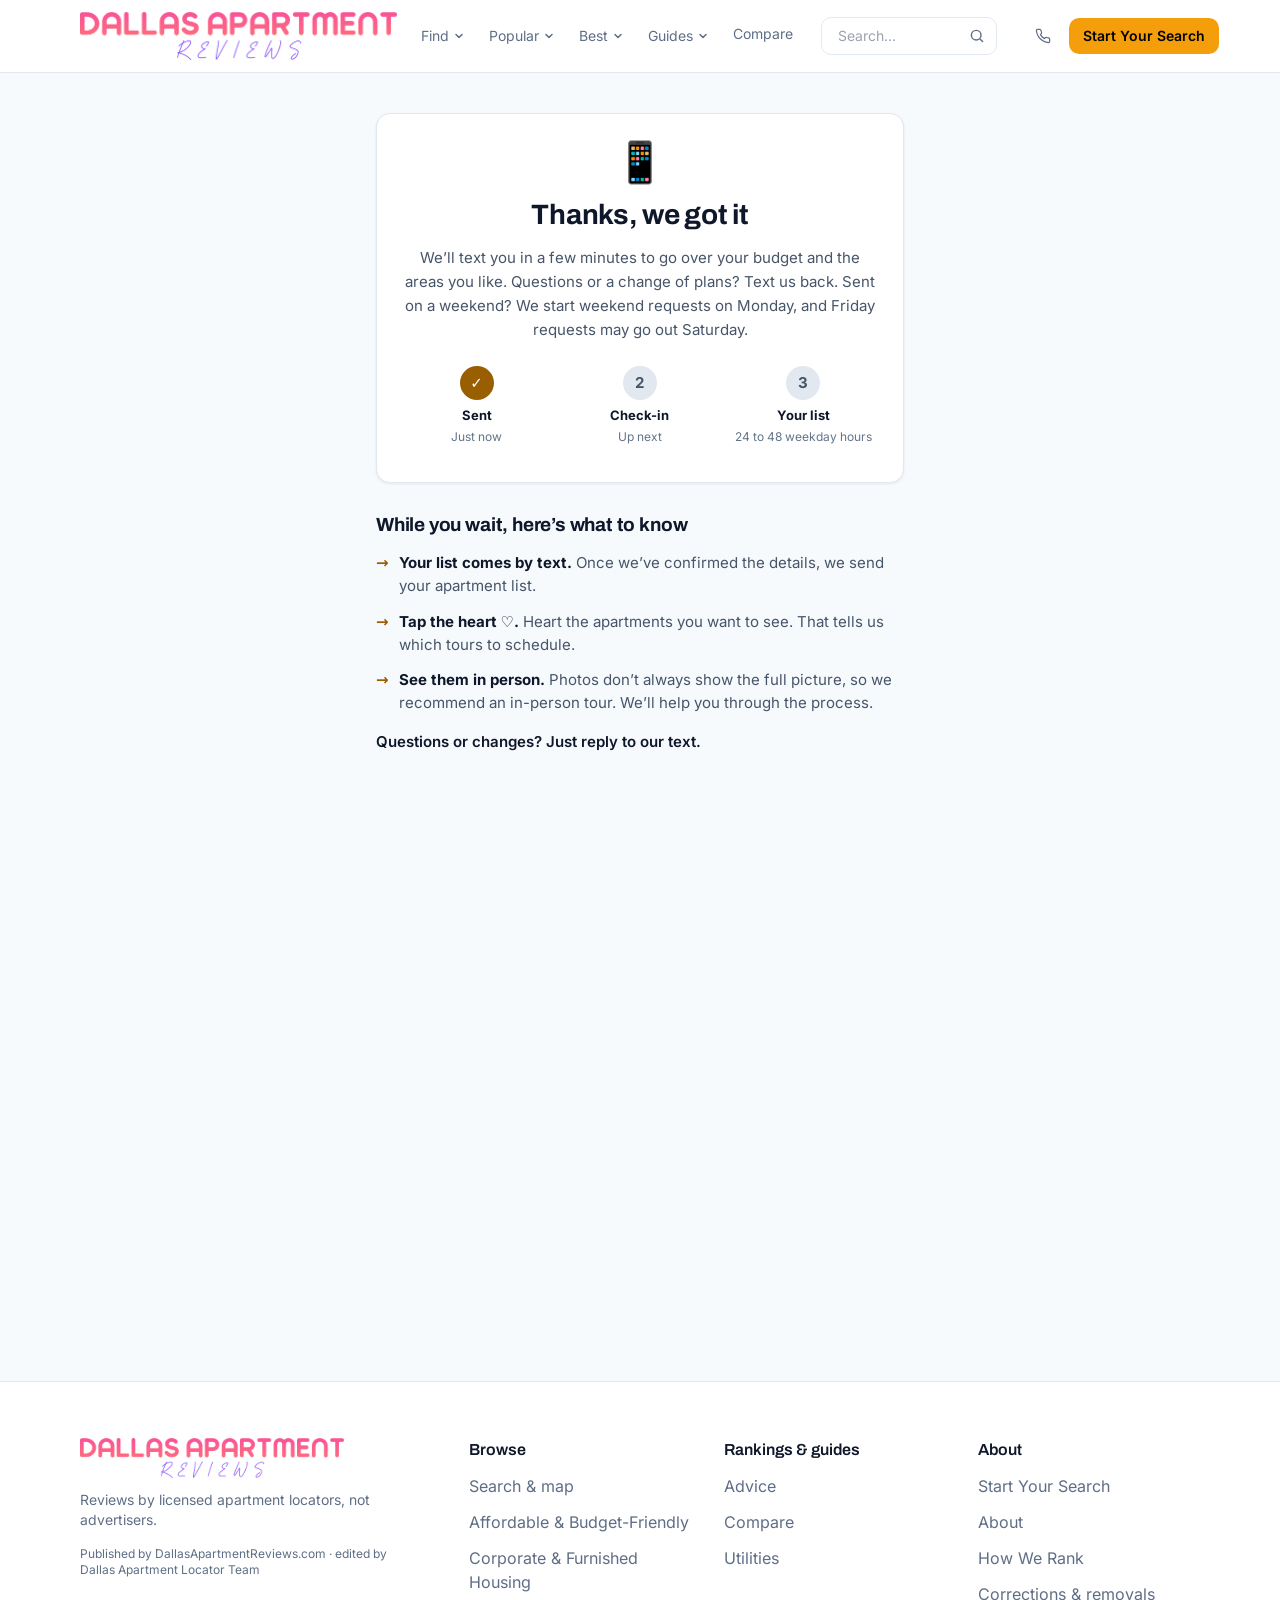
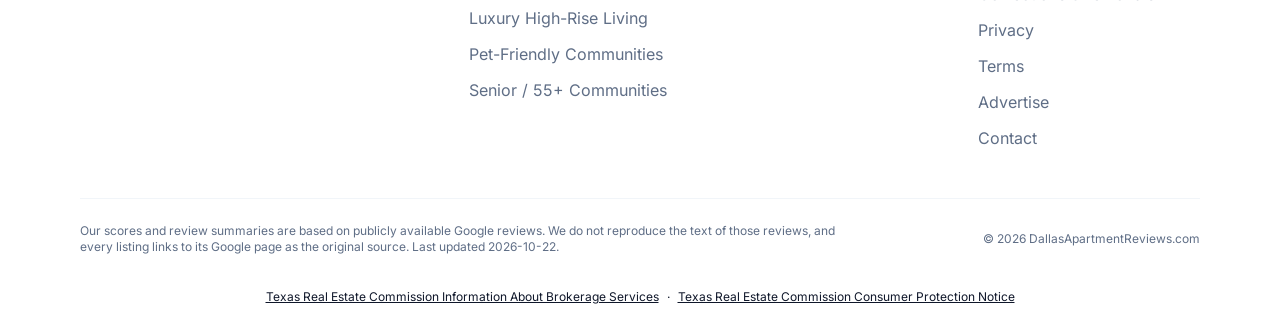
==== commit ecd96170: "Footer byline: edited by Dallas Apartment Locator Team Co-Authored-By: Claude Opus 5.5 <noreply@anth" ====
--- a/thank-you/index.html
+++ b/thank-you/index.html
@@ -23,5 +23,5 @@
     window.addEventListener('scroll', atTop, { passive: true });
   })();
 </script> <main id="main" class="flex-1"><div style="max-width:560px;margin:0 auto;padding:40px 16px 24px"><div style="background:#fff;border:1px solid #e2e8f0;border-radius:14px;padding:28px 22px;box-shadow:0 1px 3px rgb(15 23 42/.08)"><div style="text-align:center;font-size:40px;line-height:1">&#128241;</div><h1 style="text-align:center;font-family:var(--lp-font-heading);font-weight:800;font-size:28px;margin:12px 0 10px;color:#0f172a">Thanks, we got it</h1><p style="text-align:center;font-size:15px;line-height:1.6;color:#475569;margin:0">We&#8217;ll text you in a few minutes to go over your budget and the areas you like. Questions or a change of plans? Text us back. Sent on a weekend? We start weekend requests on Monday, and Friday requests may go out Saturday.</p><div style="display:flex;gap:8px;margin:24px 0 8px"><div style="flex:1;text-align:center"><div style="width:34px;height:34px;border-radius:50%;margin:0 auto 6px;display:flex;align-items:center;justify-content:center;font-weight:700;font-size:15px;background:#995e00;color:#fff">&#10003;</div><p style="font-weight:700;font-size:13px;margin:0;color:#0f172a">Sent</p><p style="font-size:12px;margin:2px 0 0;color:#64748b">Just now</p></div><div style="flex:1;text-align:center"><div style="width:34px;height:34px;border-radius:50%;margin:0 auto 6px;display:flex;align-items:center;justify-content:center;font-weight:700;font-size:15px;background:#e2e8f0;color:#475569">2</div><p style="font-weight:700;font-size:13px;margin:0;color:#0f172a">Check-in</p><p style="font-size:12px;margin:2px 0 0;color:#64748b">Up next</p></div><div style="flex:1;text-align:center"><div style="width:34px;height:34px;border-radius:50%;margin:0 auto 6px;display:flex;align-items:center;justify-content:center;font-weight:700;font-size:15px;background:#e2e8f0;color:#475569">3</div><p style="font-weight:700;font-size:13px;margin:0;color:#0f172a">Your list</p><p style="font-size:12px;margin:2px 0 0;color:#64748b">24 to 48 weekday hours</p></div></div></div><h2 style="font-family:var(--lp-font-heading);font-weight:800;font-size:19px;margin:28px 0 12px;color:#0f172a">While you wait, here&#8217;s what to know</h2><ul style="list-style:none;padding:0;margin:0;font-size:15px;line-height:1.55;color:#475569"><li style="display:flex;gap:10px;margin:0 0 12px"><span style="color:#995e00;font-weight:700">&rarr;</span><span><strong style="color:#0f172a">Your list comes by text.</strong> Once we&#8217;ve confirmed the details, we send your apartment list.</span></li><li style="display:flex;gap:10px;margin:0 0 12px"><span style="color:#995e00;font-weight:700">&rarr;</span><span><strong style="color:#0f172a">Tap the heart &#9825;.</strong> Heart the apartments you want to see. That tells us which tours to schedule.</span></li><li style="display:flex;gap:10px;margin:0 0 12px"><span style="color:#995e00;font-weight:700">&rarr;</span><span><strong style="color:#0f172a">See them in person.</strong> Photos don&#8217;t always show the full picture, so we recommend an in-person tour. We&#8217;ll help you through the process.</span></li></ul><p style="font-size:15px;color:#0f172a;font-weight:600;margin:16px 0 0">Questions or changes? Just reply to our text.</p></div><div data-intake-footer-spacer aria-hidden="true" style="height:clamp(360px,60vh,720px);background:transparent"></div></main>  <footer class="mt-16 border-t border-outline bg-surface-container"> <div class="mx-auto max-w-6xl px-4 pt-14 pb-8"> <div class="grid gap-12 md:grid-cols-12">  <div class="md:col-span-4"> <img src="/images/brand/logo.png" alt="Dallas Apartment Reviews Directory" class="mb-3 h-10 w-auto" loading="lazy"> <p class="max-w-sm text-sm text-on-surface-variant">Reviews by licensed apartment locators, not advertisers.</p> <p class="mt-4 text-xs text-on-surface-variant">
-Published by <a class="hover:text-primary-600" href="https://dallasapartmentreviews.com" rel="publisher">DallasApartmentReviews.com</a>  &middot; edited by Dallas Apartment Locating Team </p>  </div>  <div class="grid grid-cols-2 gap-8 sm:grid-cols-3 md:col-span-8"> <div class="flex flex-col gap-3"> <span class="font-heading font-semibold text-on-surface">Browse</span> <a class="text-on-surface-variant hover:text-primary-600 transition-colors" href="https://dallasapartmentreviews.com/browse/">Search &amp; map</a> <a class="text-on-surface-variant hover:text-primary-600 transition-colors" href="https://dallasapartmentreviews.com/category/affordable-value/">Affordable &amp; Budget-Friendly</a><a class="text-on-surface-variant hover:text-primary-600 transition-colors" href="https://dallasapartmentreviews.com/category/corporate-furnished/">Corporate &amp; Furnished Housing</a><a class="text-on-surface-variant hover:text-primary-600 transition-colors" href="https://dallasapartmentreviews.com/category/luxury-high-rise/">Luxury High-Rise Living</a><a class="text-on-surface-variant hover:text-primary-600 transition-colors" href="https://dallasapartmentreviews.com/category/pet-friendly/">Pet-Friendly Communities</a><a class="text-on-surface-variant hover:text-primary-600 transition-colors" href="https://dallasapartmentreviews.com/category/senior-55-plus/">Senior / 55+ Communities</a> </div> <div class="flex flex-col gap-3"> <span class="font-heading font-semibold text-on-surface">Rankings &amp; guides</span>  <a class="text-on-surface-variant hover:text-primary-600 transition-colors" href="https://dallasapartmentreviews.com/guide/">Advice</a> <a class="text-on-surface-variant hover:text-primary-600 transition-colors" href="https://dallasapartmentreviews.com/compare/">Compare</a> <a class="text-on-surface-variant hover:text-primary-600 transition-colors" href="https://dallasapartmentreviews.com/tools/">Utilities</a> </div> <div class="flex flex-col gap-3"> <span class="font-heading font-semibold text-on-surface">About</span> <a class="text-on-surface-variant hover:text-primary-600 transition-colors" href="/">Start Your Search</a> <a class="text-on-surface-variant hover:text-primary-600 transition-colors" href="https://dallasapartmentreviews.com/about/">About</a>  <a class="text-on-surface-variant hover:text-primary-600 transition-colors" href="https://dallasapartmentreviews.com/how-we-rank/">How We Rank</a> <a class="text-on-surface-variant hover:text-primary-600 transition-colors" href="https://dallasapartmentreviews.com/listing-policy/">Corrections &amp; removals</a> <a class="text-on-surface-variant hover:text-primary-600 transition-colors" href="https://dallasapartmentreviews.com/privacy/">Privacy</a> <a class="text-on-surface-variant hover:text-primary-600 transition-colors" href="https://dallasapartmentreviews.com/terms/">Terms</a> <a class="text-on-surface-variant hover:text-primary-600 transition-colors" href="https://dallasapartmentreviews.com/advertise/">Advertise</a> <a class="text-on-surface-variant hover:text-primary-600 transition-colors" href="https://dallasapartmentreviews.com/contact/">Contact</a> </div> </div> </div>  <div class="mt-12 flex flex-col gap-3 border-t border-outline-variant pt-6 text-xs text-on-surface-variant sm:flex-row sm:items-center sm:justify-between"> <p class="max-w-3xl"> Our scores and review summaries are based on publicly available Google reviews. We do not reproduce the text of those reviews, and every listing links to its Google page as the original source. Last updated 2026-10-22.
+Published by <a class="hover:text-primary-600" href="https://dallasapartmentreviews.com" rel="publisher">DallasApartmentReviews.com</a>  &middot; edited by Dallas Apartment Locator Team </p>  </div>  <div class="grid grid-cols-2 gap-8 sm:grid-cols-3 md:col-span-8"> <div class="flex flex-col gap-3"> <span class="font-heading font-semibold text-on-surface">Browse</span> <a class="text-on-surface-variant hover:text-primary-600 transition-colors" href="https://dallasapartmentreviews.com/browse/">Search &amp; map</a> <a class="text-on-surface-variant hover:text-primary-600 transition-colors" href="https://dallasapartmentreviews.com/category/affordable-value/">Affordable &amp; Budget-Friendly</a><a class="text-on-surface-variant hover:text-primary-600 transition-colors" href="https://dallasapartmentreviews.com/category/corporate-furnished/">Corporate &amp; Furnished Housing</a><a class="text-on-surface-variant hover:text-primary-600 transition-colors" href="https://dallasapartmentreviews.com/category/luxury-high-rise/">Luxury High-Rise Living</a><a class="text-on-surface-variant hover:text-primary-600 transition-colors" href="https://dallasapartmentreviews.com/category/pet-friendly/">Pet-Friendly Communities</a><a class="text-on-surface-variant hover:text-primary-600 transition-colors" href="https://dallasapartmentreviews.com/category/senior-55-plus/">Senior / 55+ Communities</a> </div> <div class="flex flex-col gap-3"> <span class="font-heading font-semibold text-on-surface">Rankings &amp; guides</span>  <a class="text-on-surface-variant hover:text-primary-600 transition-colors" href="https://dallasapartmentreviews.com/guide/">Advice</a> <a class="text-on-surface-variant hover:text-primary-600 transition-colors" href="https://dallasapartmentreviews.com/compare/">Compare</a> <a class="text-on-surface-variant hover:text-primary-600 transition-colors" href="https://dallasapartmentreviews.com/tools/">Utilities</a> </div> <div class="flex flex-col gap-3"> <span class="font-heading font-semibold text-on-surface">About</span> <a class="text-on-surface-variant hover:text-primary-600 transition-colors" href="/">Start Your Search</a> <a class="text-on-surface-variant hover:text-primary-600 transition-colors" href="https://dallasapartmentreviews.com/about/">About</a>  <a class="text-on-surface-variant hover:text-primary-600 transition-colors" href="https://dallasapartmentreviews.com/how-we-rank/">How We Rank</a> <a class="text-on-surface-variant hover:text-primary-600 transition-colors" href="https://dallasapartmentreviews.com/listing-policy/">Corrections &amp; removals</a> <a class="text-on-surface-variant hover:text-primary-600 transition-colors" href="https://dallasapartmentreviews.com/privacy/">Privacy</a> <a class="text-on-surface-variant hover:text-primary-600 transition-colors" href="https://dallasapartmentreviews.com/terms/">Terms</a> <a class="text-on-surface-variant hover:text-primary-600 transition-colors" href="https://dallasapartmentreviews.com/advertise/">Advertise</a> <a class="text-on-surface-variant hover:text-primary-600 transition-colors" href="https://dallasapartmentreviews.com/contact/">Contact</a> </div> </div> </div>  <div class="mt-12 flex flex-col gap-3 border-t border-outline-variant pt-6 text-xs text-on-surface-variant sm:flex-row sm:items-center sm:justify-between"> <p class="max-w-3xl"> Our scores and review summaries are based on publicly available Google reviews. We do not reproduce the text of those reviews, and every listing links to its Google page as the original source. Last updated 2026-10-22.
  </p> <p class="shrink-0">&copy; 2026 DallasApartmentReviews.com</p> </div> </div> <div style="max-width:72rem;margin:0 auto;padding:0 16px 24px;font-size:12px;line-height:1.6;text-align:center"><a href="/docs/trec-information-about-brokerage-services.pdf" target="_blank" rel="noopener noreferrer" style="color:inherit;text-decoration:underline">Texas Real Estate Commission Information About Brokerage Services</a><span aria-hidden="true" style="margin:0 8px">&middot;</span><a href="/docs/trec-consumer-protection-notice.pdf" target="_blank" rel="noopener noreferrer" style="color:inherit;text-decoration:underline">Texas Real Estate Commission Consumer Protection Notice</a></div></footer></body></html>
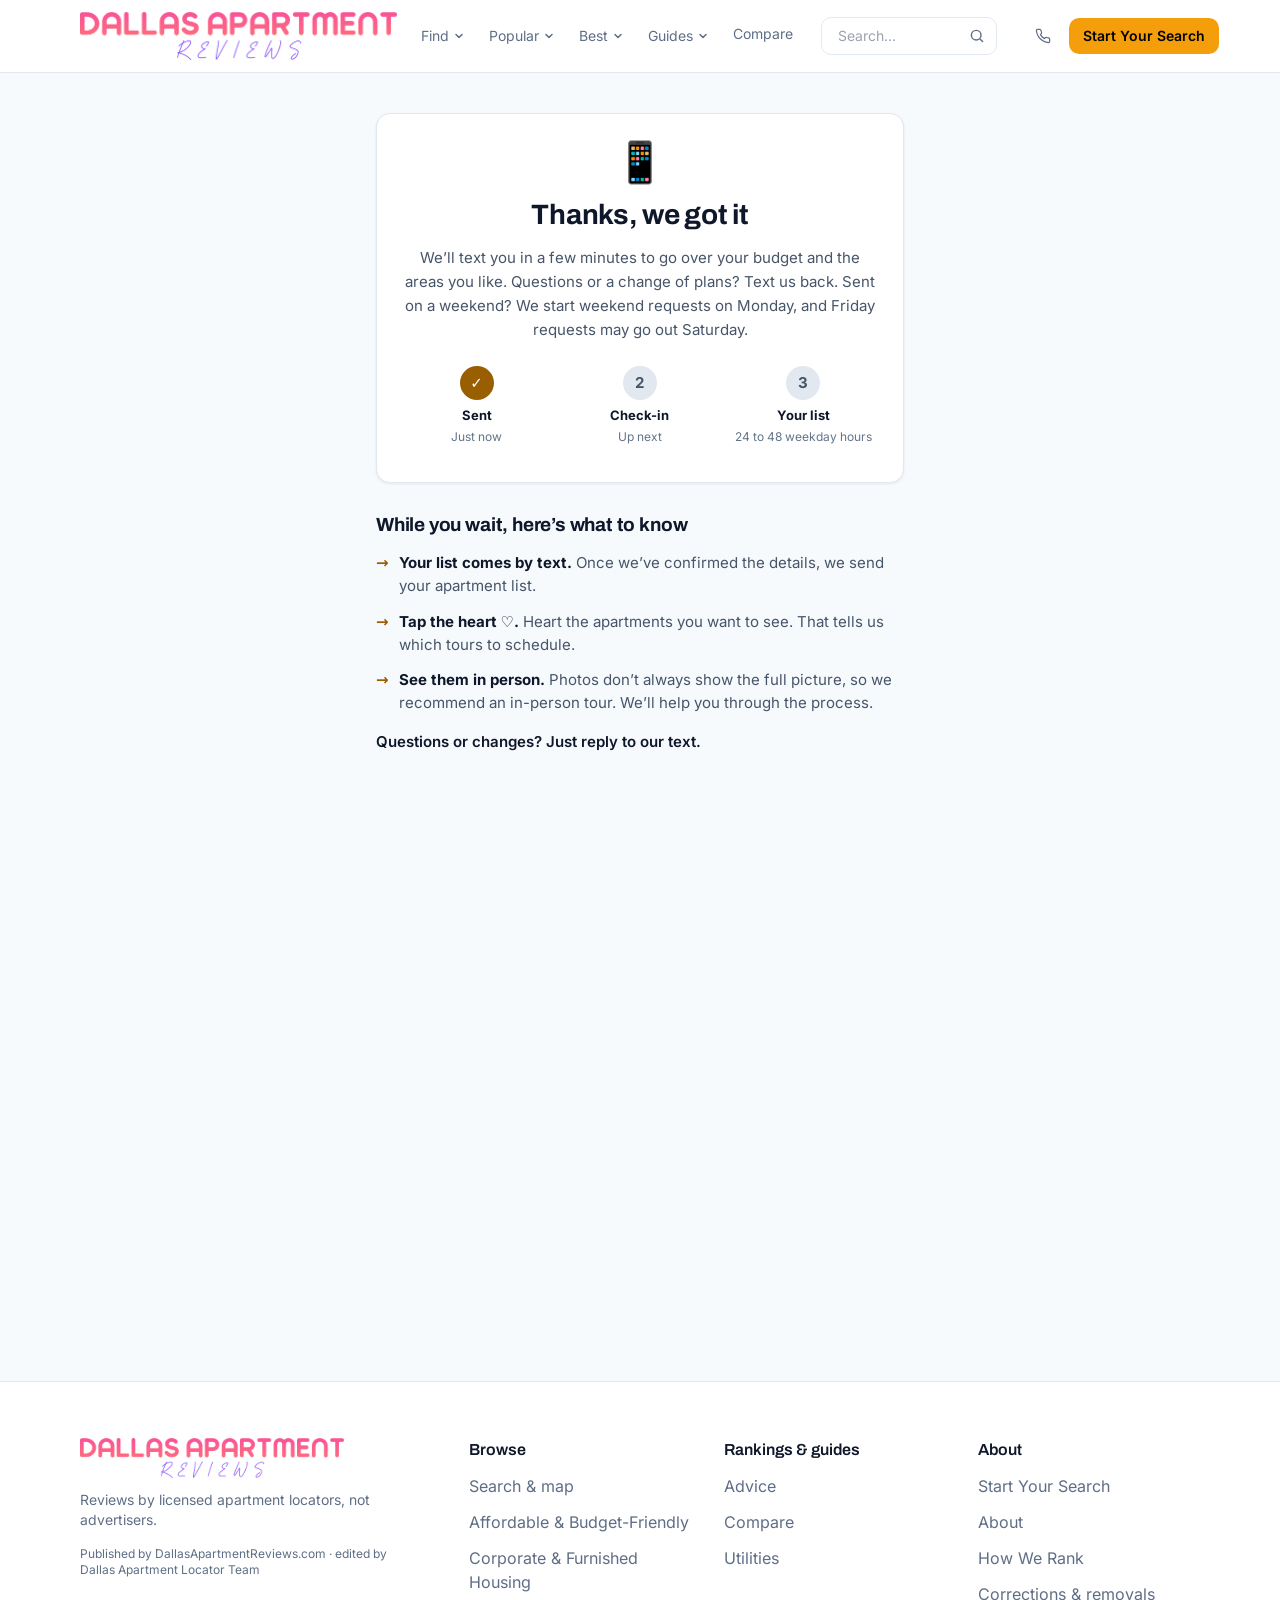
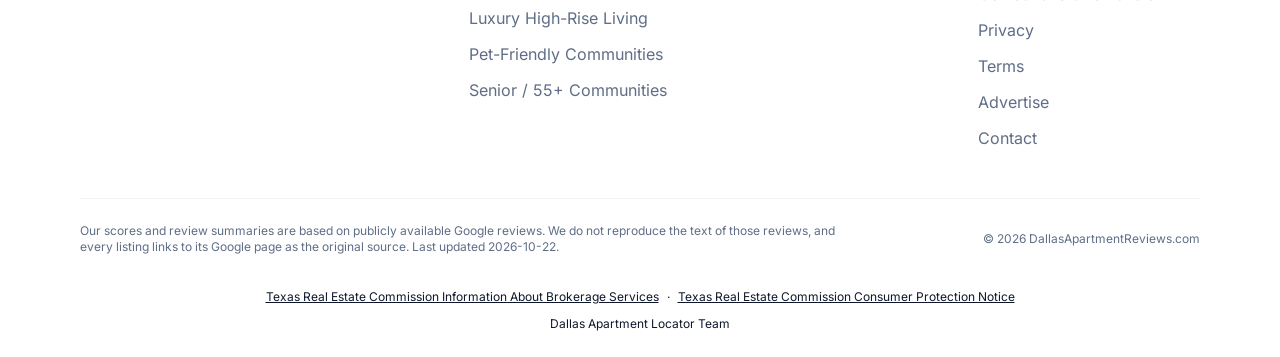
==== commit f5f93567: "Add existing team name beneath footer TREC links" ====
--- a/thank-you/index.html
+++ b/thank-you/index.html
@@ -1,27 +1,27 @@
-<!DOCTYPE html><html lang="en" data-preset="modern" data-base="light" data-hero="spotlight" data-header="solid" data-cards="registry" style="--lp-primary-50:244 249 253;--lp-primary-100:229 240 249;--lp-primary-200:200 223 242;--lp-primary-300:159 200 232;--lp-primary-400:104 169 218;--lp-primary-500:2 132 199;--lp-primary-600:0 111 169;--lp-primary-700:0 85 131;--lp-primary-800:0 76 119;--lp-primary-900:0 60 96;--lp-secondary-50:244 248 247;--lp-secondary-100:228 238 237;--lp-secondary-200:198 218 215;--lp-secondary-300:156 192 187;--lp-secondary-400:101 158 151;--lp-secondary-500:15 118 110;--lp-secondary-600:12 101 94;--lp-secondary-700:8 78 73;--lp-secondary-800:7 71 66;--lp-secondary-900:5 58 54;--lp-neutral-50:247 248 249;--lp-neutral-100:235 237 241;--lp-neutral-200:212 217 224;--lp-neutral-300:182 190 202;--lp-neutral-400:144 156 173;--lp-neutral-500:100 116 139;--lp-neutral-600:84 98 118;--lp-neutral-700:64 75 91;--lp-neutral-800:57 68 82;--lp-neutral-900:46 54 66;--lp-accent-50:255 250 245;--lp-accent-100:255 244 232;--lp-accent-200:254 231 205;--lp-accent-300:253 213 168;--lp-accent-400:250 189 115;--lp-accent-500:245 158 11;--lp-accent-600:205 130 0;--lp-accent-700:153 94 0;--lp-accent-800:137 82 0;--lp-accent-900:107 61 0;--lp-surface:246 250 253;--lp-surface-alt:238 245 251;--lp-surface-container:255 255 255;--lp-surface-container-high:241 245 249;--lp-on-surface:15 23 42;--lp-on-surface-variant:95 110 134;--lp-outline:226 232 240;--lp-outline-variant:241 245 249;--lp-accent:245 158 11;--lp-on-accent:0 0 0;--lp-brand:#0284c7;--lp-accent:#f59e0b;--lp-font:'Inter', system-ui, -apple-system, Segoe UI, Roboto, sans-serif;--lp-font-heading:'Archivo', system-ui, sans-serif;--lp-heading-weight:800;--lp-heading-tracking:-0.01em;--lp-text-display-desktop:44px;--lp-text-display-mobile:32px;--lp-text-display-tracking:-0.02em;--lp-text-h1-desktop:36px;--lp-text-h1-mobile:28px;--lp-text-h1-tracking:-0.015em;--lp-text-h2-desktop:26px;--lp-text-h2-mobile:22px;--lp-text-h2-tracking:-0.01em;--lp-text-h3-desktop:21px;--lp-text-h3-mobile:19px;--lp-text-h3-tracking:0em;--lp-radius-sm:0.375rem;--lp-radius-md:0.625rem;--lp-radius-lg:0.875rem;--lp-radius-xl:1.25rem;--lp-radius-card:14px;--lp-radius-btn:10px;--lp-radius-chip:0.5rem;--lp-shadow-card:0 1px 3px rgb(15 23 42 / 0.08), 0 1px 2px rgb(15 23 42 / 0.04);--lp-shadow-hover:0 10px 28px rgb(15 23 42 / 0.12);--lp-card-border:1px solid transparent;--lp-ghost-border:1px solid transparent;--lp-ghost-bg:rgb(var(--lp-surface-alt));--lp-ghost-bg-hover:rgb(var(--lp-surface-container-high));--lp-link-decoration:none;--lp-link-underline-color:transparent;--lp-signature:none;"> <head><meta charset="utf-8"><meta name="viewport" content="width=device-width, initial-scale=1"><title>Thank You | Dallas Apartment Reviews</title><meta name="robots" content="noindex, nofollow"><link rel="icon" href="/images/brand/favicon.png"><link rel="preload" href="/fonts/archivo-latin.woff2" as="font" type="font/woff2" crossorigin><style>@font-face{font-family:'Archivo';font-style:normal;font-weight:400 700;font-display:swap;src:url(/fonts/archivo-vietnamese.woff2) format('woff2');unicode-range:U+0102-0103, U+0110-0111, U+0128-0129, U+0168-0169, U+01A0-01A1, U+01AF-01B0, U+0300-0301, U+0303-0304, U+0308-0309, U+0323, U+0329, U+1EA0-1EF9, U+20AB}@font-face{font-family:'Archivo';font-style:normal;font-weight:400 700;font-display:swap;src:url(/fonts/archivo-latin-ext.woff2) format('woff2');unicode-range:U+0100-02BA, U+02BD-02C5, U+02C7-02CC, U+02CE-02D7, U+02DD-02FF, U+0304, U+0308, U+0329, U+1D00-1DBF, U+1E00-1E9F, U+1EF2-1EFF, U+2020, U+20A0-20AB, U+20AD-20C4, U+2113, U+2C60-2C7F, U+A720-A7FF}@font-face{font-family:'Archivo';font-style:normal;font-weight:400 700;font-display:swap;src:url(/fonts/archivo-latin.woff2) format('woff2');unicode-range:U+0000-00FF, U+0131, U+0152-0153, U+02BB-02BC, U+02C6, U+02DA, U+02DC, U+0304, U+0308, U+0329, U+2000-206F, U+20AC, U+2122, U+2191, U+2193, U+2212, U+2215, U+FEFF, U+FFFD}@font-face{font-family:'Inter';font-style:normal;font-weight:400 700;font-display:swap;src:url(/fonts/inter-cyrillic-ext.woff2) format('woff2');unicode-range:U+0460-052F, U+1C80-1C8A, U+20B4, U+2DE0-2DFF, U+A640-A69F, U+FE2E-FE2F}@font-face{font-family:'Inter';font-style:normal;font-weight:400 700;font-display:swap;src:url(/fonts/inter-cyrillic.woff2) format('woff2');unicode-range:U+0301, U+0400-045F, U+0490-0491, U+04B0-04B1, U+2116}@font-face{font-family:'Inter';font-style:normal;font-weight:400 700;font-display:swap;src:url(/fonts/inter-greek-ext.woff2) format('woff2');unicode-range:U+1F00-1FFF}@font-face{font-family:'Inter';font-style:normal;font-weight:400 700;font-display:swap;src:url(/fonts/inter-greek.woff2) format('woff2');unicode-range:U+0370-0377, U+037A-037F, U+0384-038A, U+038C, U+038E-03A1, U+03A3-03FF}@font-face{font-family:'Inter';font-style:normal;font-weight:400 700;font-display:swap;src:url(/fonts/inter-vietnamese.woff2) format('woff2');unicode-range:U+0102-0103, U+0110-0111, U+0128-0129, U+0168-0169, U+01A0-01A1, U+01AF-01B0, U+0300-0301, U+0303-0304, U+0308-0309, U+0323, U+0329, U+1EA0-1EF9, U+20AB}@font-face{font-family:'Inter';font-style:normal;font-weight:400 700;font-display:swap;src:url(/fonts/inter-latin-ext.woff2) format('woff2');unicode-range:U+0100-02BA, U+02BD-02C5, U+02C7-02CC, U+02CE-02D7, U+02DD-02FF, U+0304, U+0308, U+0329, U+1D00-1DBF, U+1E00-1E9F, U+1EF2-1EFF, U+2020, U+20A0-20AB, U+20AD-20C4, U+2113, U+2C60-2C7F, U+A720-A7FF}@font-face{font-family:'Inter';font-style:normal;font-weight:400 700;font-display:swap;src:url(/fonts/inter-latin.woff2) format('woff2');unicode-range:U+0000-00FF, U+0131, U+0152-0153, U+02BB-02BC, U+02C6, U+02DA, U+02DC, U+0304, U+0308, U+0329, U+2000-206F, U+20AC, U+2122, U+2191, U+2193, U+2212, U+2215, U+FEFF, U+FFFD}body{font-family:var(--lp-font)}</style><link rel="stylesheet" href="/_astro/_slug_.C0pZw6MK.css">
-<link rel="stylesheet" href="/_astro/_slug_.BUUmSsiL.css"><link rel="stylesheet" href="/css/form.css"><style>@media (max-width:767px){header.lp-site-header img{height:auto;max-width:calc(100vw - 96px)}}.bca .form-wrap h1{color:rgb(var(--lp-on-surface))}.bca .btn-submit{background:var(--lp-accent);color:rgb(var(--lp-on-accent))}.bca .btn-submit:hover{background:rgb(var(--lp-accent-600))}</style></head><body class="min-h-screen flex flex-col"><header class="lp-site-header sticky top-0 z-40 border-b border-outline bg-surface-container/95 backdrop-blur"> <div class="mx-auto flex max-w-6xl items-center justify-between gap-6 px-4 py-3"> <a href="https://dallasapartmentreviews.com/" class="flex shrink-0 items-center gap-2"> <img src="/images/brand/logo.png" alt="Dallas Apartment Reviews Directory" class="h-12 w-auto">  </a>  <nav class="hidden items-center gap-6 md:flex" aria-label="Primary">  <div class="relative group"> <button type="button" class="inline-flex items-center gap-1 border-b-2 pb-0.5 text-sm transition-colors border-transparent text-on-surface-variant hover:text-primary-600" aria-haspopup="true">Find <svg class="h-3 w-3" viewBox="0 0 12 12" fill="none" aria-hidden="true"><path d="M3 4.5 6 7.5 9 4.5" stroke="currentColor" stroke-width="1.5" stroke-linecap="round" stroke-linejoin="round"/></svg></button> <div class="lp-menu invisible absolute left-0 top-full z-30 max-h-[70vh] min-w-[16rem] overflow-y-auto p-2 opacity-0 transition-opacity duration-150 group-hover:visible group-hover:opacity-100 group-focus-within:visible group-focus-within:opacity-100"> <a href="https://dallasapartmentreviews.com/browse/" class="flex items-center justify-between rounded-btn px-3 py-2 text-sm font-semibold text-primary-600 hover:bg-primary-50">Search &amp; map <span aria-hidden="true">&rarr;</span></a> <div class="my-1 border-t border-outline-variant"></div> <a href="https://dallasapartmentreviews.com/category/affordable-value/" class="block rounded-btn px-3 py-2 text-sm text-on-surface-variant hover:bg-surface-alt hover:text-primary-700">Affordable &amp; Budget-Friendly</a><a href="https://dallasapartmentreviews.com/category/corporate-furnished/" class="block rounded-btn px-3 py-2 text-sm text-on-surface-variant hover:bg-surface-alt hover:text-primary-700">Corporate &amp; Furnished Housing</a><a href="https://dallasapartmentreviews.com/category/luxury-high-rise/" class="block rounded-btn px-3 py-2 text-sm text-on-surface-variant hover:bg-surface-alt hover:text-primary-700">Luxury High-Rise Living</a><a href="https://dallasapartmentreviews.com/category/pet-friendly/" class="block rounded-btn px-3 py-2 text-sm text-on-surface-variant hover:bg-surface-alt hover:text-primary-700">Pet-Friendly Communities</a><a href="https://dallasapartmentreviews.com/category/senior-55-plus/" class="block rounded-btn px-3 py-2 text-sm text-on-surface-variant hover:bg-surface-alt hover:text-primary-700">Senior / 55+ Communities</a><a href="https://dallasapartmentreviews.com/category/student-housing/" class="block rounded-btn px-3 py-2 text-sm text-on-surface-variant hover:bg-surface-alt hover:text-primary-700">Student Housing</a><a href="https://dallasapartmentreviews.com/category/townhome-style/" class="block rounded-btn px-3 py-2 text-sm text-on-surface-variant hover:bg-surface-alt hover:text-primary-700">Townhome &amp; Garden-Style Communities</a>  </div> </div>  <div class="relative group"> <button type="button" class="inline-flex items-center gap-1 border-b-2 pb-0.5 text-sm transition-colors border-transparent text-on-surface-variant hover:text-primary-600" aria-haspopup="true">Popular <svg class="h-3 w-3" viewBox="0 0 12 12" fill="none" aria-hidden="true"><path d="M3 4.5 6 7.5 9 4.5" stroke="currentColor" stroke-width="1.5" stroke-linecap="round" stroke-linejoin="round"/></svg></button> <div class="lp-menu invisible absolute left-0 top-full z-30 max-h-[70vh] min-w-[16rem] overflow-y-auto p-2 opacity-0 transition-opacity duration-150 group-hover:visible group-hover:opacity-100 group-focus-within:visible group-focus-within:opacity-100"> <a href="https://dallasapartmentreviews.com/mckinney-tx/" class="block rounded-btn px-3 py-2 text-sm text-on-surface-variant hover:bg-surface-alt hover:text-primary-700">McKinney, TX</a><a href="https://dallasapartmentreviews.com/dallas-tx/" class="block rounded-btn px-3 py-2 text-sm text-on-surface-variant hover:bg-surface-alt hover:text-primary-700">Dallas, TX</a><a href="https://dallasapartmentreviews.com/plano-tx/" class="block rounded-btn px-3 py-2 text-sm text-on-surface-variant hover:bg-surface-alt hover:text-primary-700">Plano, TX</a> <div class="my-1 border-t border-outline-variant"></div> <a href="https://dallasapartmentreviews.com/locations/" class="flex items-center justify-between rounded-btn px-3 py-2 text-sm font-semibold text-primary-600 hover:bg-primary-50">All locations <span aria-hidden="true">&rarr;</span></a> </div> </div>    <div class="relative group"> <button type="button" class="inline-flex items-center gap-1 border-b-2 pb-0.5 text-sm transition-colors border-transparent text-on-surface-variant hover:text-primary-600" aria-haspopup="true">Best <svg class="h-3 w-3" viewBox="0 0 12 12" fill="none" aria-hidden="true"><path d="M3 4.5 6 7.5 9 4.5" stroke="currentColor" stroke-width="1.5" stroke-linecap="round" stroke-linejoin="round"/></svg></button> <div class="lp-menu invisible absolute left-0 top-full z-30 max-h-[70vh] min-w-[16rem] overflow-y-auto p-2 opacity-0 transition-opacity duration-150 group-hover:visible group-hover:opacity-100 group-focus-within:visible group-focus-within:opacity-100"> <a href="https://dallasapartmentreviews.com/dallas-tx/best/apartment-complexes/" class="block rounded-btn px-3 py-2 text-sm text-on-surface-variant hover:bg-surface-alt hover:text-primary-700">Best Apartments in Dallas</a><a href="https://dallasapartmentreviews.com/mckinney-tx/best/apartment-complexes/" class="block rounded-btn px-3 py-2 text-sm text-on-surface-variant hover:bg-surface-alt hover:text-primary-700">Best Apartments in McKinney</a><a href="https://dallasapartmentreviews.com/plano-tx/best/apartment-complexes/" class="block rounded-btn px-3 py-2 text-sm text-on-surface-variant hover:bg-surface-alt hover:text-primary-700">Best Apartments in Plano</a> <div class="my-1 border-t border-outline-variant"></div> <a href="https://dallasapartmentreviews.com/best/" class="flex items-center justify-between rounded-btn px-3 py-2 text-sm font-semibold text-primary-600 hover:bg-primary-50">All rankings <span aria-hidden="true">&rarr;</span></a> </div> </div>  <div class="relative group"> <button type="button" class="inline-flex items-center gap-1 border-b-2 pb-0.5 text-sm transition-colors border-transparent text-on-surface-variant hover:text-primary-600" aria-haspopup="true">Guides <svg class="h-3 w-3" viewBox="0 0 12 12" fill="none" aria-hidden="true"><path d="M3 4.5 6 7.5 9 4.5" stroke="currentColor" stroke-width="1.5" stroke-linecap="round" stroke-linejoin="round"/></svg></button> <div class="lp-menu invisible absolute left-0 top-full z-30 max-h-[70vh] min-w-[16rem] overflow-y-auto p-2 opacity-0 transition-opacity duration-150 group-hover:visible group-hover:opacity-100 group-focus-within:visible group-focus-within:opacity-100"> <a href="https://dallasapartmentreviews.com/guide/" class="block rounded-btn px-3 py-2 text-sm text-on-surface-variant hover:bg-surface-alt hover:text-primary-700">Advice</a><a href="https://dallasapartmentreviews.com/tools/" class="block rounded-btn px-3 py-2 text-sm text-on-surface-variant hover:bg-surface-alt hover:text-primary-700">Utilities</a><a href="https://dallasapartmentreviews.com/resources/" class="block rounded-btn px-3 py-2 text-sm text-on-surface-variant hover:bg-surface-alt hover:text-primary-700">Help</a><a href="https://dallasapartmentreviews.com/glossary/" class="block rounded-btn px-3 py-2 text-sm text-on-surface-variant hover:bg-surface-alt hover:text-primary-700">Glossary</a> </div> </div> <a href="https://dallasapartmentreviews.com/compare/" class="inline-flex items-center gap-1 border-b-2 pb-0.5 text-sm transition-colors border-transparent text-on-surface-variant hover:text-primary-600">Compare</a> <form action="https://dallasapartmentreviews.com/browse/" method="get" role="search" class="relative ml-1"> <label class="sr-only" for="lp-nav-search">Search businesses</label> <input id="lp-nav-search" type="search" name="q" placeholder="Search…" class="lp-input w-44 py-2 pl-4 pr-9 text-sm"> <svg class="pointer-events-none absolute right-3 top-1/2 h-4 w-4 -translate-y-1/2 text-on-surface-variant" viewBox="0 0 20 20" fill="none" aria-hidden="true"><circle cx="9" cy="9" r="6" stroke="currentColor" stroke-width="1.8"></circle><path d="m14 14 3 3" stroke="currentColor" stroke-width="1.8" stroke-linecap="round"></path></svg> </form> <div class="ml-1 flex items-center gap-2"> <a href="tel:469-283-3766" aria-label="Call" class="flex h-9 w-9 items-center justify-center rounded-full text-on-surface-variant transition-colors hover:bg-surface-alt hover:text-primary-600"> <svg class="h-4 w-4" viewBox="0 0 24 24" fill="none" stroke="currentColor" stroke-width="1.8" stroke-linecap="round" stroke-linejoin="round" aria-hidden="true"><path d="M22 16.92v3a2 2 0 0 1-2.18 2 19.79 19.79 0 0 1-8.63-3.07 19.5 19.5 0 0 1-6-6 19.79 19.79 0 0 1-3.07-8.67A2 2 0 0 1 4.11 2h3a2 2 0 0 1 2 1.72c.13.96.36 1.9.7 2.81a2 2 0 0 1-.45 2.11L8.09 9.91a16 16 0 0 0 6 6l1.27-1.27a2 2 0 0 1 2.11-.45c.9.34 1.85.57 2.81.7A2 2 0 0 1 22 16.92Z"></path></svg> </a>  <a href="https://dallasapartmentreviews.com/" rel="noopener nofollow" class="lp-accent-bg text-on-accent whitespace-nowrap rounded-btn px-3.5 py-2 text-sm font-semibold">Start Your Search</a> </div> </nav>  <details class="lp-mnav md:hidden"> <summary class="lp-btn-ghost flex cursor-pointer list-none p-2 text-on-surface-variant" aria-label="Menu"> <svg class="lp-mnav-burger h-5 w-5" viewBox="0 0 24 24" fill="none" aria-hidden="true"><path d="M4 7h16M4 12h16M4 17h16" stroke="currentColor" stroke-width="1.8" stroke-linecap="round"></path></svg> <svg class="lp-mnav-close hidden h-5 w-5" viewBox="0 0 24 24" fill="none" aria-hidden="true"><path d="m6 6 12 12M18 6 6 18" stroke="currentColor" stroke-width="1.8" stroke-linecap="round"></path></svg> <span class="sr-only">Menu</span> </summary> <div class="lp-mnav-panel absolute inset-x-0 top-full z-40 overflow-y-auto overscroll-contain border-t border-outline bg-surface-container"> <div class="mx-auto max-w-6xl px-4 pb-8 pt-4"> <form action="https://dallasapartmentreviews.com/browse/" method="get" role="search" class="relative mb-2"> <label class="sr-only" for="lp-mnav-search">Search businesses</label> <input id="lp-mnav-search" type="search" name="q" placeholder="Search businesses…" class="lp-input w-full py-3 pl-4 pr-11 text-base"> <svg class="pointer-events-none absolute right-4 top-1/2 h-5 w-5 -translate-y-1/2 text-on-surface-variant" viewBox="0 0 20 20" fill="none" aria-hidden="true"><circle cx="9" cy="9" r="6" stroke="currentColor" stroke-width="1.8"></circle><path d="m14 14 3 3" stroke="currentColor" stroke-width="1.8" stroke-linecap="round"></path></svg> </form> <div class="mb-3 flex gap-2"> <a href="https://dallasapartmentreviews.com/" rel="noopener nofollow" class="lp-accent-bg text-on-accent flex-1 rounded-btn px-4 py-3 text-center text-base font-semibold">Start Your Search</a> <a href="tel:469-283-3766" class="flex items-center justify-center rounded-btn border border-outline px-4 py-3 text-base font-medium text-on-surface">Call</a> </div> <nav class="divide-y divide-outline-variant" aria-label="Mobile"> <a href="https://dallasapartmentreviews.com/" class="flex items-center px-1 py-3 text-base font-medium text-on-surface">Home</a> <a href="https://dallasapartmentreviews.com/browse/" class="flex items-center px-1 py-3 text-base font-medium text-on-surface">Browse &amp; map</a> <details class="lp-mnav-group"> <summary class="flex cursor-pointer list-none items-center justify-between px-1 py-3 text-base font-medium text-on-surface">Find <svg class="lp-mnav-chev h-4 w-4 shrink-0 text-on-surface-variant transition-transform duration-150" viewBox="0 0 12 12" fill="none" aria-hidden="true"><path d="M3 4.5 6 7.5 9 4.5" stroke="currentColor" stroke-width="1.5" stroke-linecap="round" stroke-linejoin="round"/></svg></summary> <div class="pb-3"> <a href="https://dallasapartmentreviews.com/category/affordable-value/" class="block rounded-btn px-3 py-2.5 text-[15px] text-on-surface-variant hover:bg-surface-alt hover:text-primary-700">Affordable &amp; Budget-Friendly</a><a href="https://dallasapartmentreviews.com/category/corporate-furnished/" class="block rounded-btn px-3 py-2.5 text-[15px] text-on-surface-variant hover:bg-surface-alt hover:text-primary-700">Corporate &amp; Furnished Housing</a><a href="https://dallasapartmentreviews.com/category/luxury-high-rise/" class="block rounded-btn px-3 py-2.5 text-[15px] text-on-surface-variant hover:bg-surface-alt hover:text-primary-700">Luxury High-Rise Living</a><a href="https://dallasapartmentreviews.com/category/pet-friendly/" class="block rounded-btn px-3 py-2.5 text-[15px] text-on-surface-variant hover:bg-surface-alt hover:text-primary-700">Pet-Friendly Communities</a><a href="https://dallasapartmentreviews.com/category/senior-55-plus/" class="block rounded-btn px-3 py-2.5 text-[15px] text-on-surface-variant hover:bg-surface-alt hover:text-primary-700">Senior / 55+ Communities</a><a href="https://dallasapartmentreviews.com/category/student-housing/" class="block rounded-btn px-3 py-2.5 text-[15px] text-on-surface-variant hover:bg-surface-alt hover:text-primary-700">Student Housing</a><a href="https://dallasapartmentreviews.com/category/townhome-style/" class="block rounded-btn px-3 py-2.5 text-[15px] text-on-surface-variant hover:bg-surface-alt hover:text-primary-700">Townhome &amp; Garden-Style Communities</a>  </div> </details> <details class="lp-mnav-group"> <summary class="flex cursor-pointer list-none items-center justify-between px-1 py-3 text-base font-medium text-on-surface">Popular <svg class="lp-mnav-chev h-4 w-4 shrink-0 text-on-surface-variant transition-transform duration-150" viewBox="0 0 12 12" fill="none" aria-hidden="true"><path d="M3 4.5 6 7.5 9 4.5" stroke="currentColor" stroke-width="1.5" stroke-linecap="round" stroke-linejoin="round"/></svg></summary> <div class="pb-3"> <a href="https://dallasapartmentreviews.com/mckinney-tx/" class="block rounded-btn px-3 py-2.5 text-[15px] text-on-surface-variant hover:bg-surface-alt hover:text-primary-700">McKinney, TX</a><a href="https://dallasapartmentreviews.com/dallas-tx/" class="block rounded-btn px-3 py-2.5 text-[15px] text-on-surface-variant hover:bg-surface-alt hover:text-primary-700">Dallas, TX</a><a href="https://dallasapartmentreviews.com/plano-tx/" class="block rounded-btn px-3 py-2.5 text-[15px] text-on-surface-variant hover:bg-surface-alt hover:text-primary-700">Plano, TX</a> <a href="https://dallasapartmentreviews.com/locations/" class="block rounded-btn px-3 py-2.5 text-[15px] font-semibold text-primary-600 hover:bg-surface-alt">All locations &rarr;</a> </div> </details>  <a href="https://dallasapartmentreviews.com/best/" class="flex items-center px-1 py-3 text-base font-medium text-on-surface">Best</a> <details class="lp-mnav-group"> <summary class="flex cursor-pointer list-none items-center justify-between px-1 py-3 text-base font-medium text-on-surface">Guides <svg class="lp-mnav-chev h-4 w-4 shrink-0 text-on-surface-variant transition-transform duration-150" viewBox="0 0 12 12" fill="none" aria-hidden="true"><path d="M3 4.5 6 7.5 9 4.5" stroke="currentColor" stroke-width="1.5" stroke-linecap="round" stroke-linejoin="round"/></svg></summary> <div class="pb-3"> <a href="https://dallasapartmentreviews.com/guide/" class="block rounded-btn px-3 py-2.5 text-[15px] text-on-surface-variant hover:bg-surface-alt hover:text-primary-700">Advice</a><a href="https://dallasapartmentreviews.com/tools/" class="block rounded-btn px-3 py-2.5 text-[15px] text-on-surface-variant hover:bg-surface-alt hover:text-primary-700">Utilities</a><a href="https://dallasapartmentreviews.com/resources/" class="block rounded-btn px-3 py-2.5 text-[15px] text-on-surface-variant hover:bg-surface-alt hover:text-primary-700">Help</a><a href="https://dallasapartmentreviews.com/glossary/" class="block rounded-btn px-3 py-2.5 text-[15px] text-on-surface-variant hover:bg-surface-alt hover:text-primary-700">Glossary</a> </div> </details> <a href="https://dallasapartmentreviews.com/compare/" class="flex items-center px-1 py-3 text-base font-medium text-on-surface">Compare</a> </nav> </div> </div> </details> </div> </header>   <script>
-  (function () {
-    var h = document.querySelector('header.lp-site-header');
-    if (!h) return;
-    var setH = function () { document.documentElement.style.setProperty('--lp-header-h', h.offsetHeight + 'px'); };
-    setH();
-    window.addEventListener('resize', setH, { passive: true });
-    var overlay = h.classList.contains('lp-header-overlay');
-    var atTop = function () { h.classList.toggle('lp-at-top', window.scrollY < 60); };
-    var m = h.querySelector('.lp-mnav');
-    if (m) {
-      m.addEventListener('toggle', function () {
-        // Lock page scroll behind the sheet; over a photo hero, solidify the transparent header so
-        // the nav row reads against the sheet, not the hero. atTop() restores it on close.
-        document.documentElement.classList.toggle('lp-mnav-open', m.open);
-        if (!overlay) return;
-        if (m.open) h.classList.remove('lp-at-top'); else atTop();
-      });
-    }
-    if (!overlay) return;
-    atTop();
-    window.addEventListener('scroll', atTop, { passive: true });
-  })();
-</script> <main id="main" class="flex-1"><div style="max-width:560px;margin:0 auto;padding:40px 16px 24px"><div style="background:#fff;border:1px solid #e2e8f0;border-radius:14px;padding:28px 22px;box-shadow:0 1px 3px rgb(15 23 42/.08)"><div style="text-align:center;font-size:40px;line-height:1">&#128241;</div><h1 style="text-align:center;font-family:var(--lp-font-heading);font-weight:800;font-size:28px;margin:12px 0 10px;color:#0f172a">Thanks, we got it</h1><p style="text-align:center;font-size:15px;line-height:1.6;color:#475569;margin:0">We&#8217;ll text you in a few minutes to go over your budget and the areas you like. Questions or a change of plans? Text us back. Sent on a weekend? We start weekend requests on Monday, and Friday requests may go out Saturday.</p><div style="display:flex;gap:8px;margin:24px 0 8px"><div style="flex:1;text-align:center"><div style="width:34px;height:34px;border-radius:50%;margin:0 auto 6px;display:flex;align-items:center;justify-content:center;font-weight:700;font-size:15px;background:#995e00;color:#fff">&#10003;</div><p style="font-weight:700;font-size:13px;margin:0;color:#0f172a">Sent</p><p style="font-size:12px;margin:2px 0 0;color:#64748b">Just now</p></div><div style="flex:1;text-align:center"><div style="width:34px;height:34px;border-radius:50%;margin:0 auto 6px;display:flex;align-items:center;justify-content:center;font-weight:700;font-size:15px;background:#e2e8f0;color:#475569">2</div><p style="font-weight:700;font-size:13px;margin:0;color:#0f172a">Check-in</p><p style="font-size:12px;margin:2px 0 0;color:#64748b">Up next</p></div><div style="flex:1;text-align:center"><div style="width:34px;height:34px;border-radius:50%;margin:0 auto 6px;display:flex;align-items:center;justify-content:center;font-weight:700;font-size:15px;background:#e2e8f0;color:#475569">3</div><p style="font-weight:700;font-size:13px;margin:0;color:#0f172a">Your list</p><p style="font-size:12px;margin:2px 0 0;color:#64748b">24 to 48 weekday hours</p></div></div></div><h2 style="font-family:var(--lp-font-heading);font-weight:800;font-size:19px;margin:28px 0 12px;color:#0f172a">While you wait, here&#8217;s what to know</h2><ul style="list-style:none;padding:0;margin:0;font-size:15px;line-height:1.55;color:#475569"><li style="display:flex;gap:10px;margin:0 0 12px"><span style="color:#995e00;font-weight:700">&rarr;</span><span><strong style="color:#0f172a">Your list comes by text.</strong> Once we&#8217;ve confirmed the details, we send your apartment list.</span></li><li style="display:flex;gap:10px;margin:0 0 12px"><span style="color:#995e00;font-weight:700">&rarr;</span><span><strong style="color:#0f172a">Tap the heart &#9825;.</strong> Heart the apartments you want to see. That tells us which tours to schedule.</span></li><li style="display:flex;gap:10px;margin:0 0 12px"><span style="color:#995e00;font-weight:700">&rarr;</span><span><strong style="color:#0f172a">See them in person.</strong> Photos don&#8217;t always show the full picture, so we recommend an in-person tour. We&#8217;ll help you through the process.</span></li></ul><p style="font-size:15px;color:#0f172a;font-weight:600;margin:16px 0 0">Questions or changes? Just reply to our text.</p></div><div data-intake-footer-spacer aria-hidden="true" style="height:clamp(360px,60vh,720px);background:transparent"></div></main>  <footer class="mt-16 border-t border-outline bg-surface-container"> <div class="mx-auto max-w-6xl px-4 pt-14 pb-8"> <div class="grid gap-12 md:grid-cols-12">  <div class="md:col-span-4"> <img src="/images/brand/logo.png" alt="Dallas Apartment Reviews Directory" class="mb-3 h-10 w-auto" loading="lazy"> <p class="max-w-sm text-sm text-on-surface-variant">Reviews by licensed apartment locators, not advertisers.</p> <p class="mt-4 text-xs text-on-surface-variant">
-Published by <a class="hover:text-primary-600" href="https://dallasapartmentreviews.com" rel="publisher">DallasApartmentReviews.com</a>  &middot; edited by Dallas Apartment Locator Team </p>  </div>  <div class="grid grid-cols-2 gap-8 sm:grid-cols-3 md:col-span-8"> <div class="flex flex-col gap-3"> <span class="font-heading font-semibold text-on-surface">Browse</span> <a class="text-on-surface-variant hover:text-primary-600 transition-colors" href="https://dallasapartmentreviews.com/browse/">Search &amp; map</a> <a class="text-on-surface-variant hover:text-primary-600 transition-colors" href="https://dallasapartmentreviews.com/category/affordable-value/">Affordable &amp; Budget-Friendly</a><a class="text-on-surface-variant hover:text-primary-600 transition-colors" href="https://dallasapartmentreviews.com/category/corporate-furnished/">Corporate &amp; Furnished Housing</a><a class="text-on-surface-variant hover:text-primary-600 transition-colors" href="https://dallasapartmentreviews.com/category/luxury-high-rise/">Luxury High-Rise Living</a><a class="text-on-surface-variant hover:text-primary-600 transition-colors" href="https://dallasapartmentreviews.com/category/pet-friendly/">Pet-Friendly Communities</a><a class="text-on-surface-variant hover:text-primary-600 transition-colors" href="https://dallasapartmentreviews.com/category/senior-55-plus/">Senior / 55+ Communities</a> </div> <div class="flex flex-col gap-3"> <span class="font-heading font-semibold text-on-surface">Rankings &amp; guides</span>  <a class="text-on-surface-variant hover:text-primary-600 transition-colors" href="https://dallasapartmentreviews.com/guide/">Advice</a> <a class="text-on-surface-variant hover:text-primary-600 transition-colors" href="https://dallasapartmentreviews.com/compare/">Compare</a> <a class="text-on-surface-variant hover:text-primary-600 transition-colors" href="https://dallasapartmentreviews.com/tools/">Utilities</a> </div> <div class="flex flex-col gap-3"> <span class="font-heading font-semibold text-on-surface">About</span> <a class="text-on-surface-variant hover:text-primary-600 transition-colors" href="/">Start Your Search</a> <a class="text-on-surface-variant hover:text-primary-600 transition-colors" href="https://dallasapartmentreviews.com/about/">About</a>  <a class="text-on-surface-variant hover:text-primary-600 transition-colors" href="https://dallasapartmentreviews.com/how-we-rank/">How We Rank</a> <a class="text-on-surface-variant hover:text-primary-600 transition-colors" href="https://dallasapartmentreviews.com/listing-policy/">Corrections &amp; removals</a> <a class="text-on-surface-variant hover:text-primary-600 transition-colors" href="https://dallasapartmentreviews.com/privacy/">Privacy</a> <a class="text-on-surface-variant hover:text-primary-600 transition-colors" href="https://dallasapartmentreviews.com/terms/">Terms</a> <a class="text-on-surface-variant hover:text-primary-600 transition-colors" href="https://dallasapartmentreviews.com/advertise/">Advertise</a> <a class="text-on-surface-variant hover:text-primary-600 transition-colors" href="https://dallasapartmentreviews.com/contact/">Contact</a> </div> </div> </div>  <div class="mt-12 flex flex-col gap-3 border-t border-outline-variant pt-6 text-xs text-on-surface-variant sm:flex-row sm:items-center sm:justify-between"> <p class="max-w-3xl"> Our scores and review summaries are based on publicly available Google reviews. We do not reproduce the text of those reviews, and every listing links to its Google page as the original source. Last updated 2026-10-22.
- </p> <p class="shrink-0">&copy; 2026 DallasApartmentReviews.com</p> </div> </div> <div style="max-width:72rem;margin:0 auto;padding:0 16px 24px;font-size:12px;line-height:1.6;text-align:center"><a href="/docs/trec-information-about-brokerage-services.pdf" target="_blank" rel="noopener noreferrer" style="color:inherit;text-decoration:underline">Texas Real Estate Commission Information About Brokerage Services</a><span aria-hidden="true" style="margin:0 8px">&middot;</span><a href="/docs/trec-consumer-protection-notice.pdf" target="_blank" rel="noopener noreferrer" style="color:inherit;text-decoration:underline">Texas Real Estate Commission Consumer Protection Notice</a></div></footer></body></html>
+<!DOCTYPE html><html lang="en" data-preset="modern" data-base="light" data-hero="spotlight" data-header="solid" data-cards="registry" style="--lp-primary-50:244 249 253;--lp-primary-100:229 240 249;--lp-primary-200:200 223 242;--lp-primary-300:159 200 232;--lp-primary-400:104 169 218;--lp-primary-500:2 132 199;--lp-primary-600:0 111 169;--lp-primary-700:0 85 131;--lp-primary-800:0 76 119;--lp-primary-900:0 60 96;--lp-secondary-50:244 248 247;--lp-secondary-100:228 238 237;--lp-secondary-200:198 218 215;--lp-secondary-300:156 192 187;--lp-secondary-400:101 158 151;--lp-secondary-500:15 118 110;--lp-secondary-600:12 101 94;--lp-secondary-700:8 78 73;--lp-secondary-800:7 71 66;--lp-secondary-900:5 58 54;--lp-neutral-50:247 248 249;--lp-neutral-100:235 237 241;--lp-neutral-200:212 217 224;--lp-neutral-300:182 190 202;--lp-neutral-400:144 156 173;--lp-neutral-500:100 116 139;--lp-neutral-600:84 98 118;--lp-neutral-700:64 75 91;--lp-neutral-800:57 68 82;--lp-neutral-900:46 54 66;--lp-accent-50:255 250 245;--lp-accent-100:255 244 232;--lp-accent-200:254 231 205;--lp-accent-300:253 213 168;--lp-accent-400:250 189 115;--lp-accent-500:245 158 11;--lp-accent-600:205 130 0;--lp-accent-700:153 94 0;--lp-accent-800:137 82 0;--lp-accent-900:107 61 0;--lp-surface:246 250 253;--lp-surface-alt:238 245 251;--lp-surface-container:255 255 255;--lp-surface-container-high:241 245 249;--lp-on-surface:15 23 42;--lp-on-surface-variant:95 110 134;--lp-outline:226 232 240;--lp-outline-variant:241 245 249;--lp-accent:245 158 11;--lp-on-accent:0 0 0;--lp-brand:#0284c7;--lp-accent:#f59e0b;--lp-font:'Inter', system-ui, -apple-system, Segoe UI, Roboto, sans-serif;--lp-font-heading:'Archivo', system-ui, sans-serif;--lp-heading-weight:800;--lp-heading-tracking:-0.01em;--lp-text-display-desktop:44px;--lp-text-display-mobile:32px;--lp-text-display-tracking:-0.02em;--lp-text-h1-desktop:36px;--lp-text-h1-mobile:28px;--lp-text-h1-tracking:-0.015em;--lp-text-h2-desktop:26px;--lp-text-h2-mobile:22px;--lp-text-h2-tracking:-0.01em;--lp-text-h3-desktop:21px;--lp-text-h3-mobile:19px;--lp-text-h3-tracking:0em;--lp-radius-sm:0.375rem;--lp-radius-md:0.625rem;--lp-radius-lg:0.875rem;--lp-radius-xl:1.25rem;--lp-radius-card:14px;--lp-radius-btn:10px;--lp-radius-chip:0.5rem;--lp-shadow-card:0 1px 3px rgb(15 23 42 / 0.08), 0 1px 2px rgb(15 23 42 / 0.04);--lp-shadow-hover:0 10px 28px rgb(15 23 42 / 0.12);--lp-card-border:1px solid transparent;--lp-ghost-border:1px solid transparent;--lp-ghost-bg:rgb(var(--lp-surface-alt));--lp-ghost-bg-hover:rgb(var(--lp-surface-container-high));--lp-link-decoration:none;--lp-link-underline-color:transparent;--lp-signature:none;"> <head><meta charset="utf-8"><meta name="viewport" content="width=device-width, initial-scale=1"><title>Thank You | Dallas Apartment Reviews</title><meta name="robots" content="noindex, nofollow"><link rel="icon" href="/images/brand/favicon.png"><link rel="preload" href="/fonts/archivo-latin.woff2" as="font" type="font/woff2" crossorigin><style>@font-face{font-family:'Archivo';font-style:normal;font-weight:400 700;font-display:swap;src:url(/fonts/archivo-vietnamese.woff2) format('woff2');unicode-range:U+0102-0103, U+0110-0111, U+0128-0129, U+0168-0169, U+01A0-01A1, U+01AF-01B0, U+0300-0301, U+0303-0304, U+0308-0309, U+0323, U+0329, U+1EA0-1EF9, U+20AB}@font-face{font-family:'Archivo';font-style:normal;font-weight:400 700;font-display:swap;src:url(/fonts/archivo-latin-ext.woff2) format('woff2');unicode-range:U+0100-02BA, U+02BD-02C5, U+02C7-02CC, U+02CE-02D7, U+02DD-02FF, U+0304, U+0308, U+0329, U+1D00-1DBF, U+1E00-1E9F, U+1EF2-1EFF, U+2020, U+20A0-20AB, U+20AD-20C4, U+2113, U+2C60-2C7F, U+A720-A7FF}@font-face{font-family:'Archivo';font-style:normal;font-weight:400 700;font-display:swap;src:url(/fonts/archivo-latin.woff2) format('woff2');unicode-range:U+0000-00FF, U+0131, U+0152-0153, U+02BB-02BC, U+02C6, U+02DA, U+02DC, U+0304, U+0308, U+0329, U+2000-206F, U+20AC, U+2122, U+2191, U+2193, U+2212, U+2215, U+FEFF, U+FFFD}@font-face{font-family:'Inter';font-style:normal;font-weight:400 700;font-display:swap;src:url(/fonts/inter-cyrillic-ext.woff2) format('woff2');unicode-range:U+0460-052F, U+1C80-1C8A, U+20B4, U+2DE0-2DFF, U+A640-A69F, U+FE2E-FE2F}@font-face{font-family:'Inter';font-style:normal;font-weight:400 700;font-display:swap;src:url(/fonts/inter-cyrillic.woff2) format('woff2');unicode-range:U+0301, U+0400-045F, U+0490-0491, U+04B0-04B1, U+2116}@font-face{font-family:'Inter';font-style:normal;font-weight:400 700;font-display:swap;src:url(/fonts/inter-greek-ext.woff2) format('woff2');unicode-range:U+1F00-1FFF}@font-face{font-family:'Inter';font-style:normal;font-weight:400 700;font-display:swap;src:url(/fonts/inter-greek.woff2) format('woff2');unicode-range:U+0370-0377, U+037A-037F, U+0384-038A, U+038C, U+038E-03A1, U+03A3-03FF}@font-face{font-family:'Inter';font-style:normal;font-weight:400 700;font-display:swap;src:url(/fonts/inter-vietnamese.woff2) format('woff2');unicode-range:U+0102-0103, U+0110-0111, U+0128-0129, U+0168-0169, U+01A0-01A1, U+01AF-01B0, U+0300-0301, U+0303-0304, U+0308-0309, U+0323, U+0329, U+1EA0-1EF9, U+20AB}@font-face{font-family:'Inter';font-style:normal;font-weight:400 700;font-display:swap;src:url(/fonts/inter-latin-ext.woff2) format('woff2');unicode-range:U+0100-02BA, U+02BD-02C5, U+02C7-02CC, U+02CE-02D7, U+02DD-02FF, U+0304, U+0308, U+0329, U+1D00-1DBF, U+1E00-1E9F, U+1EF2-1EFF, U+2020, U+20A0-20AB, U+20AD-20C4, U+2113, U+2C60-2C7F, U+A720-A7FF}@font-face{font-family:'Inter';font-style:normal;font-weight:400 700;font-display:swap;src:url(/fonts/inter-latin.woff2) format('woff2');unicode-range:U+0000-00FF, U+0131, U+0152-0153, U+02BB-02BC, U+02C6, U+02DA, U+02DC, U+0304, U+0308, U+0329, U+2000-206F, U+20AC, U+2122, U+2191, U+2193, U+2212, U+2215, U+FEFF, U+FFFD}body{font-family:var(--lp-font)}</style><link rel="stylesheet" href="/_astro/_slug_.C0pZw6MK.css">
+<link rel="stylesheet" href="/_astro/_slug_.BUUmSsiL.css"><link rel="stylesheet" href="/css/form.css"><style>@media (max-width:767px){header.lp-site-header img{height:auto;max-width:calc(100vw - 96px)}}.bca .form-wrap h1{color:rgb(var(--lp-on-surface))}.bca .btn-submit{background:#006fa9!important;border-color:#006fa9!important;color:#fff!important}.bca .btn-submit:hover{filter:brightness(.92)}</style></head><body class="min-h-screen flex flex-col"><header class="lp-site-header sticky top-0 z-40 border-b border-outline bg-surface-container/95 backdrop-blur"> <div class="mx-auto flex max-w-6xl items-center justify-between gap-6 px-4 py-3"> <a href="https://dallasapartmentreviews.com/" class="flex shrink-0 items-center gap-2"> <img src="/images/brand/logo.png" alt="Dallas Apartment Reviews Directory" class="h-12 w-auto">  </a>  <nav class="hidden items-center gap-6 md:flex" aria-label="Primary">  <div class="relative group"> <button type="button" class="inline-flex items-center gap-1 border-b-2 pb-0.5 text-sm transition-colors border-transparent text-on-surface-variant hover:text-primary-600" aria-haspopup="true">Find <svg class="h-3 w-3" viewBox="0 0 12 12" fill="none" aria-hidden="true"><path d="M3 4.5 6 7.5 9 4.5" stroke="currentColor" stroke-width="1.5" stroke-linecap="round" stroke-linejoin="round"/></svg></button> <div class="lp-menu invisible absolute left-0 top-full z-30 max-h-[70vh] min-w-[16rem] overflow-y-auto p-2 opacity-0 transition-opacity duration-150 group-hover:visible group-hover:opacity-100 group-focus-within:visible group-focus-within:opacity-100"> <a href="https://dallasapartmentreviews.com/browse/" class="flex items-center justify-between rounded-btn px-3 py-2 text-sm font-semibold text-primary-600 hover:bg-primary-50">Search &amp; map <span aria-hidden="true">&rarr;</span></a> <div class="my-1 border-t border-outline-variant"></div> <a href="https://dallasapartmentreviews.com/category/affordable-value/" class="block rounded-btn px-3 py-2 text-sm text-on-surface-variant hover:bg-surface-alt hover:text-primary-700">Affordable &amp; Budget-Friendly</a><a href="https://dallasapartmentreviews.com/category/corporate-furnished/" class="block rounded-btn px-3 py-2 text-sm text-on-surface-variant hover:bg-surface-alt hover:text-primary-700">Corporate &amp; Furnished Housing</a><a href="https://dallasapartmentreviews.com/category/luxury-high-rise/" class="block rounded-btn px-3 py-2 text-sm text-on-surface-variant hover:bg-surface-alt hover:text-primary-700">Luxury High-Rise Living</a><a href="https://dallasapartmentreviews.com/category/pet-friendly/" class="block rounded-btn px-3 py-2 text-sm text-on-surface-variant hover:bg-surface-alt hover:text-primary-700">Pet-Friendly Communities</a><a href="https://dallasapartmentreviews.com/category/senior-55-plus/" class="block rounded-btn px-3 py-2 text-sm text-on-surface-variant hover:bg-surface-alt hover:text-primary-700">Senior / 55+ Communities</a><a href="https://dallasapartmentreviews.com/category/student-housing/" class="block rounded-btn px-3 py-2 text-sm text-on-surface-variant hover:bg-surface-alt hover:text-primary-700">Student Housing</a><a href="https://dallasapartmentreviews.com/category/townhome-style/" class="block rounded-btn px-3 py-2 text-sm text-on-surface-variant hover:bg-surface-alt hover:text-primary-700">Townhome &amp; Garden-Style Communities</a>  </div> </div>  <div class="relative group"> <button type="button" class="inline-flex items-center gap-1 border-b-2 pb-0.5 text-sm transition-colors border-transparent text-on-surface-variant hover:text-primary-600" aria-haspopup="true">Popular <svg class="h-3 w-3" viewBox="0 0 12 12" fill="none" aria-hidden="true"><path d="M3 4.5 6 7.5 9 4.5" stroke="currentColor" stroke-width="1.5" stroke-linecap="round" stroke-linejoin="round"/></svg></button> <div class="lp-menu invisible absolute left-0 top-full z-30 max-h-[70vh] min-w-[16rem] overflow-y-auto p-2 opacity-0 transition-opacity duration-150 group-hover:visible group-hover:opacity-100 group-focus-within:visible group-focus-within:opacity-100"> <a href="https://dallasapartmentreviews.com/mckinney-tx/" class="block rounded-btn px-3 py-2 text-sm text-on-surface-variant hover:bg-surface-alt hover:text-primary-700">McKinney, TX</a><a href="https://dallasapartmentreviews.com/dallas-tx/" class="block rounded-btn px-3 py-2 text-sm text-on-surface-variant hover:bg-surface-alt hover:text-primary-700">Dallas, TX</a><a href="https://dallasapartmentreviews.com/plano-tx/" class="block rounded-btn px-3 py-2 text-sm text-on-surface-variant hover:bg-surface-alt hover:text-primary-700">Plano, TX</a> <div class="my-1 border-t border-outline-variant"></div> <a href="https://dallasapartmentreviews.com/locations/" class="flex items-center justify-between rounded-btn px-3 py-2 text-sm font-semibold text-primary-600 hover:bg-primary-50">All locations <span aria-hidden="true">&rarr;</span></a> </div> </div>    <div class="relative group"> <button type="button" class="inline-flex items-center gap-1 border-b-2 pb-0.5 text-sm transition-colors border-transparent text-on-surface-variant hover:text-primary-600" aria-haspopup="true">Best <svg class="h-3 w-3" viewBox="0 0 12 12" fill="none" aria-hidden="true"><path d="M3 4.5 6 7.5 9 4.5" stroke="currentColor" stroke-width="1.5" stroke-linecap="round" stroke-linejoin="round"/></svg></button> <div class="lp-menu invisible absolute left-0 top-full z-30 max-h-[70vh] min-w-[16rem] overflow-y-auto p-2 opacity-0 transition-opacity duration-150 group-hover:visible group-hover:opacity-100 group-focus-within:visible group-focus-within:opacity-100"> <a href="https://dallasapartmentreviews.com/dallas-tx/best/apartment-complexes/" class="block rounded-btn px-3 py-2 text-sm text-on-surface-variant hover:bg-surface-alt hover:text-primary-700">Best Apartments in Dallas</a><a href="https://dallasapartmentreviews.com/mckinney-tx/best/apartment-complexes/" class="block rounded-btn px-3 py-2 text-sm text-on-surface-variant hover:bg-surface-alt hover:text-primary-700">Best Apartments in McKinney</a><a href="https://dallasapartmentreviews.com/plano-tx/best/apartment-complexes/" class="block rounded-btn px-3 py-2 text-sm text-on-surface-variant hover:bg-surface-alt hover:text-primary-700">Best Apartments in Plano</a> <div class="my-1 border-t border-outline-variant"></div> <a href="https://dallasapartmentreviews.com/best/" class="flex items-center justify-between rounded-btn px-3 py-2 text-sm font-semibold text-primary-600 hover:bg-primary-50">All rankings <span aria-hidden="true">&rarr;</span></a> </div> </div>  <div class="relative group"> <button type="button" class="inline-flex items-center gap-1 border-b-2 pb-0.5 text-sm transition-colors border-transparent text-on-surface-variant hover:text-primary-600" aria-haspopup="true">Guides <svg class="h-3 w-3" viewBox="0 0 12 12" fill="none" aria-hidden="true"><path d="M3 4.5 6 7.5 9 4.5" stroke="currentColor" stroke-width="1.5" stroke-linecap="round" stroke-linejoin="round"/></svg></button> <div class="lp-menu invisible absolute left-0 top-full z-30 max-h-[70vh] min-w-[16rem] overflow-y-auto p-2 opacity-0 transition-opacity duration-150 group-hover:visible group-hover:opacity-100 group-focus-within:visible group-focus-within:opacity-100"> <a href="https://dallasapartmentreviews.com/guide/" class="block rounded-btn px-3 py-2 text-sm text-on-surface-variant hover:bg-surface-alt hover:text-primary-700">Advice</a><a href="https://dallasapartmentreviews.com/tools/" class="block rounded-btn px-3 py-2 text-sm text-on-surface-variant hover:bg-surface-alt hover:text-primary-700">Utilities</a><a href="https://dallasapartmentreviews.com/resources/" class="block rounded-btn px-3 py-2 text-sm text-on-surface-variant hover:bg-surface-alt hover:text-primary-700">Help</a><a href="https://dallasapartmentreviews.com/glossary/" class="block rounded-btn px-3 py-2 text-sm text-on-surface-variant hover:bg-surface-alt hover:text-primary-700">Glossary</a> </div> </div> <a href="https://dallasapartmentreviews.com/compare/" class="inline-flex items-center gap-1 border-b-2 pb-0.5 text-sm transition-colors border-transparent text-on-surface-variant hover:text-primary-600">Compare</a> <form action="https://dallasapartmentreviews.com/browse/" method="get" role="search" class="relative ml-1"> <label class="sr-only" for="lp-nav-search">Search businesses</label> <input id="lp-nav-search" type="search" name="q" placeholder="Search…" class="lp-input w-44 py-2 pl-4 pr-9 text-sm"> <svg class="pointer-events-none absolute right-3 top-1/2 h-4 w-4 -translate-y-1/2 text-on-surface-variant" viewBox="0 0 20 20" fill="none" aria-hidden="true"><circle cx="9" cy="9" r="6" stroke="currentColor" stroke-width="1.8"></circle><path d="m14 14 3 3" stroke="currentColor" stroke-width="1.8" stroke-linecap="round"></path></svg> </form> <div class="ml-1 flex items-center gap-2"> <a href="tel:469-283-3766" aria-label="Call" class="flex h-9 w-9 items-center justify-center rounded-full text-on-surface-variant transition-colors hover:bg-surface-alt hover:text-primary-600"> <svg class="h-4 w-4" viewBox="0 0 24 24" fill="none" stroke="currentColor" stroke-width="1.8" stroke-linecap="round" stroke-linejoin="round" aria-hidden="true"><path d="M22 16.92v3a2 2 0 0 1-2.18 2 19.79 19.79 0 0 1-8.63-3.07 19.5 19.5 0 0 1-6-6 19.79 19.79 0 0 1-3.07-8.67A2 2 0 0 1 4.11 2h3a2 2 0 0 1 2 1.72c.13.96.36 1.9.7 2.81a2 2 0 0 1-.45 2.11L8.09 9.91a16 16 0 0 0 6 6l1.27-1.27a2 2 0 0 1 2.11-.45c.9.34 1.85.57 2.81.7A2 2 0 0 1 22 16.92Z"></path></svg> </a>  <a href="https://dallasapartmentreviews.com/" rel="noopener nofollow" class="lp-accent-bg text-on-accent whitespace-nowrap rounded-btn px-3.5 py-2 text-sm font-semibold">Start Your Search</a> </div> </nav>  <details class="lp-mnav md:hidden"> <summary class="lp-btn-ghost flex cursor-pointer list-none p-2 text-on-surface-variant" aria-label="Menu"> <svg class="lp-mnav-burger h-5 w-5" viewBox="0 0 24 24" fill="none" aria-hidden="true"><path d="M4 7h16M4 12h16M4 17h16" stroke="currentColor" stroke-width="1.8" stroke-linecap="round"></path></svg> <svg class="lp-mnav-close hidden h-5 w-5" viewBox="0 0 24 24" fill="none" aria-hidden="true"><path d="m6 6 12 12M18 6 6 18" stroke="currentColor" stroke-width="1.8" stroke-linecap="round"></path></svg> <span class="sr-only">Menu</span> </summary> <div class="lp-mnav-panel absolute inset-x-0 top-full z-40 overflow-y-auto overscroll-contain border-t border-outline bg-surface-container"> <div class="mx-auto max-w-6xl px-4 pb-8 pt-4"> <form action="https://dallasapartmentreviews.com/browse/" method="get" role="search" class="relative mb-2"> <label class="sr-only" for="lp-mnav-search">Search businesses</label> <input id="lp-mnav-search" type="search" name="q" placeholder="Search businesses…" class="lp-input w-full py-3 pl-4 pr-11 text-base"> <svg class="pointer-events-none absolute right-4 top-1/2 h-5 w-5 -translate-y-1/2 text-on-surface-variant" viewBox="0 0 20 20" fill="none" aria-hidden="true"><circle cx="9" cy="9" r="6" stroke="currentColor" stroke-width="1.8"></circle><path d="m14 14 3 3" stroke="currentColor" stroke-width="1.8" stroke-linecap="round"></path></svg> </form> <div class="mb-3 flex gap-2"> <a href="https://dallasapartmentreviews.com/" rel="noopener nofollow" class="lp-accent-bg text-on-accent flex-1 rounded-btn px-4 py-3 text-center text-base font-semibold">Start Your Search</a> <a href="tel:469-283-3766" class="flex items-center justify-center rounded-btn border border-outline px-4 py-3 text-base font-medium text-on-surface">Call</a> </div> <nav class="divide-y divide-outline-variant" aria-label="Mobile"> <a href="https://dallasapartmentreviews.com/" class="flex items-center px-1 py-3 text-base font-medium text-on-surface">Home</a> <a href="https://dallasapartmentreviews.com/browse/" class="flex items-center px-1 py-3 text-base font-medium text-on-surface">Browse &amp; map</a> <details class="lp-mnav-group"> <summary class="flex cursor-pointer list-none items-center justify-between px-1 py-3 text-base font-medium text-on-surface">Find <svg class="lp-mnav-chev h-4 w-4 shrink-0 text-on-surface-variant transition-transform duration-150" viewBox="0 0 12 12" fill="none" aria-hidden="true"><path d="M3 4.5 6 7.5 9 4.5" stroke="currentColor" stroke-width="1.5" stroke-linecap="round" stroke-linejoin="round"/></svg></summary> <div class="pb-3"> <a href="https://dallasapartmentreviews.com/category/affordable-value/" class="block rounded-btn px-3 py-2.5 text-[15px] text-on-surface-variant hover:bg-surface-alt hover:text-primary-700">Affordable &amp; Budget-Friendly</a><a href="https://dallasapartmentreviews.com/category/corporate-furnished/" class="block rounded-btn px-3 py-2.5 text-[15px] text-on-surface-variant hover:bg-surface-alt hover:text-primary-700">Corporate &amp; Furnished Housing</a><a href="https://dallasapartmentreviews.com/category/luxury-high-rise/" class="block rounded-btn px-3 py-2.5 text-[15px] text-on-surface-variant hover:bg-surface-alt hover:text-primary-700">Luxury High-Rise Living</a><a href="https://dallasapartmentreviews.com/category/pet-friendly/" class="block rounded-btn px-3 py-2.5 text-[15px] text-on-surface-variant hover:bg-surface-alt hover:text-primary-700">Pet-Friendly Communities</a><a href="https://dallasapartmentreviews.com/category/senior-55-plus/" class="block rounded-btn px-3 py-2.5 text-[15px] text-on-surface-variant hover:bg-surface-alt hover:text-primary-700">Senior / 55+ Communities</a><a href="https://dallasapartmentreviews.com/category/student-housing/" class="block rounded-btn px-3 py-2.5 text-[15px] text-on-surface-variant hover:bg-surface-alt hover:text-primary-700">Student Housing</a><a href="https://dallasapartmentreviews.com/category/townhome-style/" class="block rounded-btn px-3 py-2.5 text-[15px] text-on-surface-variant hover:bg-surface-alt hover:text-primary-700">Townhome &amp; Garden-Style Communities</a>  </div> </details> <details class="lp-mnav-group"> <summary class="flex cursor-pointer list-none items-center justify-between px-1 py-3 text-base font-medium text-on-surface">Popular <svg class="lp-mnav-chev h-4 w-4 shrink-0 text-on-surface-variant transition-transform duration-150" viewBox="0 0 12 12" fill="none" aria-hidden="true"><path d="M3 4.5 6 7.5 9 4.5" stroke="currentColor" stroke-width="1.5" stroke-linecap="round" stroke-linejoin="round"/></svg></summary> <div class="pb-3"> <a href="https://dallasapartmentreviews.com/mckinney-tx/" class="block rounded-btn px-3 py-2.5 text-[15px] text-on-surface-variant hover:bg-surface-alt hover:text-primary-700">McKinney, TX</a><a href="https://dallasapartmentreviews.com/dallas-tx/" class="block rounded-btn px-3 py-2.5 text-[15px] text-on-surface-variant hover:bg-surface-alt hover:text-primary-700">Dallas, TX</a><a href="https://dallasapartmentreviews.com/plano-tx/" class="block rounded-btn px-3 py-2.5 text-[15px] text-on-surface-variant hover:bg-surface-alt hover:text-primary-700">Plano, TX</a> <a href="https://dallasapartmentreviews.com/locations/" class="block rounded-btn px-3 py-2.5 text-[15px] font-semibold text-primary-600 hover:bg-surface-alt">All locations &rarr;</a> </div> </details>  <a href="https://dallasapartmentreviews.com/best/" class="flex items-center px-1 py-3 text-base font-medium text-on-surface">Best</a> <details class="lp-mnav-group"> <summary class="flex cursor-pointer list-none items-center justify-between px-1 py-3 text-base font-medium text-on-surface">Guides <svg class="lp-mnav-chev h-4 w-4 shrink-0 text-on-surface-variant transition-transform duration-150" viewBox="0 0 12 12" fill="none" aria-hidden="true"><path d="M3 4.5 6 7.5 9 4.5" stroke="currentColor" stroke-width="1.5" stroke-linecap="round" stroke-linejoin="round"/></svg></summary> <div class="pb-3"> <a href="https://dallasapartmentreviews.com/guide/" class="block rounded-btn px-3 py-2.5 text-[15px] text-on-surface-variant hover:bg-surface-alt hover:text-primary-700">Advice</a><a href="https://dallasapartmentreviews.com/tools/" class="block rounded-btn px-3 py-2.5 text-[15px] text-on-surface-variant hover:bg-surface-alt hover:text-primary-700">Utilities</a><a href="https://dallasapartmentreviews.com/resources/" class="block rounded-btn px-3 py-2.5 text-[15px] text-on-surface-variant hover:bg-surface-alt hover:text-primary-700">Help</a><a href="https://dallasapartmentreviews.com/glossary/" class="block rounded-btn px-3 py-2.5 text-[15px] text-on-surface-variant hover:bg-surface-alt hover:text-primary-700">Glossary</a> </div> </details> <a href="https://dallasapartmentreviews.com/compare/" class="flex items-center px-1 py-3 text-base font-medium text-on-surface">Compare</a> </nav> </div> </div> </details> </div> </header>   <script>
+  (function () {
+    var h = document.querySelector('header.lp-site-header');
+    if (!h) return;
+    var setH = function () { document.documentElement.style.setProperty('--lp-header-h', h.offsetHeight + 'px'); };
+    setH();
+    window.addEventListener('resize', setH, { passive: true });
+    var overlay = h.classList.contains('lp-header-overlay');
+    var atTop = function () { h.classList.toggle('lp-at-top', window.scrollY < 60); };
+    var m = h.querySelector('.lp-mnav');
+    if (m) {
+      m.addEventListener('toggle', function () {
+        // Lock page scroll behind the sheet; over a photo hero, solidify the transparent header so
+        // the nav row reads against the sheet, not the hero. atTop() restores it on close.
+        document.documentElement.classList.toggle('lp-mnav-open', m.open);
+        if (!overlay) return;
+        if (m.open) h.classList.remove('lp-at-top'); else atTop();
+      });
+    }
+    if (!overlay) return;
+    atTop();
+    window.addEventListener('scroll', atTop, { passive: true });
+  })();
+</script> <main id="main" class="flex-1"><div style="max-width:560px;margin:0 auto;padding:40px 16px 24px"><div style="background:#fff;border:1px solid #e2e8f0;border-radius:14px;padding:28px 22px;box-shadow:0 1px 3px rgb(15 23 42/.08)"><div style="text-align:center;font-size:40px;line-height:1">&#128241;</div><h1 style="text-align:center;font-family:var(--lp-font-heading);font-weight:800;font-size:28px;margin:12px 0 10px;color:#0f172a">Thanks, we got it</h1><p style="text-align:center;font-size:15px;line-height:1.6;color:#475569;margin:0">We&#8217;ll text you in a few minutes to go over your budget and the areas you like. Questions or a change of plans? Text us back. Sent on a weekend? We start weekend requests on Monday, and Friday requests may go out Saturday.</p><div style="display:flex;gap:8px;margin:24px 0 8px"><div style="flex:1;text-align:center"><div style="width:34px;height:34px;border-radius:50%;margin:0 auto 6px;display:flex;align-items:center;justify-content:center;font-weight:700;font-size:15px;background:#995e00;color:#fff">&#10003;</div><p style="font-weight:700;font-size:13px;margin:0;color:#0f172a">Sent</p><p style="font-size:12px;margin:2px 0 0;color:#64748b">Just now</p></div><div style="flex:1;text-align:center"><div style="width:34px;height:34px;border-radius:50%;margin:0 auto 6px;display:flex;align-items:center;justify-content:center;font-weight:700;font-size:15px;background:#e2e8f0;color:#475569">2</div><p style="font-weight:700;font-size:13px;margin:0;color:#0f172a">Check-in</p><p style="font-size:12px;margin:2px 0 0;color:#64748b">Up next</p></div><div style="flex:1;text-align:center"><div style="width:34px;height:34px;border-radius:50%;margin:0 auto 6px;display:flex;align-items:center;justify-content:center;font-weight:700;font-size:15px;background:#e2e8f0;color:#475569">3</div><p style="font-weight:700;font-size:13px;margin:0;color:#0f172a">Your list</p><p style="font-size:12px;margin:2px 0 0;color:#64748b">24 to 48 weekday hours</p></div></div></div><h2 style="font-family:var(--lp-font-heading);font-weight:800;font-size:19px;margin:28px 0 12px;color:#0f172a">While you wait, here&#8217;s what to know</h2><ul style="list-style:none;padding:0;margin:0;font-size:15px;line-height:1.55;color:#475569"><li style="display:flex;gap:10px;margin:0 0 12px"><span style="color:#995e00;font-weight:700">&rarr;</span><span><strong style="color:#0f172a">Your list comes by text.</strong> Once we&#8217;ve confirmed the details, we send your apartment list.</span></li><li style="display:flex;gap:10px;margin:0 0 12px"><span style="color:#995e00;font-weight:700">&rarr;</span><span><strong style="color:#0f172a">Tap the heart &#9825;.</strong> Heart the apartments you want to see. That tells us which tours to schedule.</span></li><li style="display:flex;gap:10px;margin:0 0 12px"><span style="color:#995e00;font-weight:700">&rarr;</span><span><strong style="color:#0f172a">See them in person.</strong> Photos don&#8217;t always show the full picture, so we recommend an in-person tour. We&#8217;ll help you through the process.</span></li></ul><p style="font-size:15px;color:#0f172a;font-weight:600;margin:16px 0 0">Questions or changes? Just reply to our text.</p></div><div data-intake-footer-spacer aria-hidden="true" style="height:clamp(360px,60vh,720px);background:transparent"></div></main>  <footer class="mt-16 border-t border-outline bg-surface-container"> <div class="mx-auto max-w-6xl px-4 pt-14 pb-8"> <div class="grid gap-12 md:grid-cols-12">  <div class="md:col-span-4"> <img src="/images/brand/logo.png" alt="Dallas Apartment Reviews Directory" class="mb-3 h-10 w-auto" loading="lazy"> <p class="max-w-sm text-sm text-on-surface-variant">Reviews by licensed apartment locators, not advertisers.</p> <p class="mt-4 text-xs text-on-surface-variant">
+Published by <a class="hover:text-primary-600" href="https://dallasapartmentreviews.com" rel="publisher">DallasApartmentReviews.com</a>  &middot; edited by Dallas Apartment Locator Team </p>  </div>  <div class="grid grid-cols-2 gap-8 sm:grid-cols-3 md:col-span-8"> <div class="flex flex-col gap-3"> <span class="font-heading font-semibold text-on-surface">Browse</span> <a class="text-on-surface-variant hover:text-primary-600 transition-colors" href="https://dallasapartmentreviews.com/browse/">Search &amp; map</a> <a class="text-on-surface-variant hover:text-primary-600 transition-colors" href="https://dallasapartmentreviews.com/category/affordable-value/">Affordable &amp; Budget-Friendly</a><a class="text-on-surface-variant hover:text-primary-600 transition-colors" href="https://dallasapartmentreviews.com/category/corporate-furnished/">Corporate &amp; Furnished Housing</a><a class="text-on-surface-variant hover:text-primary-600 transition-colors" href="https://dallasapartmentreviews.com/category/luxury-high-rise/">Luxury High-Rise Living</a><a class="text-on-surface-variant hover:text-primary-600 transition-colors" href="https://dallasapartmentreviews.com/category/pet-friendly/">Pet-Friendly Communities</a><a class="text-on-surface-variant hover:text-primary-600 transition-colors" href="https://dallasapartmentreviews.com/category/senior-55-plus/">Senior / 55+ Communities</a> </div> <div class="flex flex-col gap-3"> <span class="font-heading font-semibold text-on-surface">Rankings &amp; guides</span>  <a class="text-on-surface-variant hover:text-primary-600 transition-colors" href="https://dallasapartmentreviews.com/guide/">Advice</a> <a class="text-on-surface-variant hover:text-primary-600 transition-colors" href="https://dallasapartmentreviews.com/compare/">Compare</a> <a class="text-on-surface-variant hover:text-primary-600 transition-colors" href="https://dallasapartmentreviews.com/tools/">Utilities</a> </div> <div class="flex flex-col gap-3"> <span class="font-heading font-semibold text-on-surface">About</span> <a class="text-on-surface-variant hover:text-primary-600 transition-colors" href="/">Start Your Search</a> <a class="text-on-surface-variant hover:text-primary-600 transition-colors" href="https://dallasapartmentreviews.com/about/">About</a>  <a class="text-on-surface-variant hover:text-primary-600 transition-colors" href="https://dallasapartmentreviews.com/how-we-rank/">How We Rank</a> <a class="text-on-surface-variant hover:text-primary-600 transition-colors" href="https://dallasapartmentreviews.com/listing-policy/">Corrections &amp; removals</a> <a class="text-on-surface-variant hover:text-primary-600 transition-colors" href="https://dallasapartmentreviews.com/privacy/">Privacy</a> <a class="text-on-surface-variant hover:text-primary-600 transition-colors" href="https://dallasapartmentreviews.com/terms/">Terms</a> <a class="text-on-surface-variant hover:text-primary-600 transition-colors" href="https://dallasapartmentreviews.com/advertise/">Advertise</a> <a class="text-on-surface-variant hover:text-primary-600 transition-colors" href="https://dallasapartmentreviews.com/contact/">Contact</a> </div> </div> </div>  <div class="mt-12 flex flex-col gap-3 border-t border-outline-variant pt-6 text-xs text-on-surface-variant sm:flex-row sm:items-center sm:justify-between"> <p class="max-w-3xl"> Our scores and review summaries are based on publicly available Google reviews. We do not reproduce the text of those reviews, and every listing links to its Google page as the original source. Last updated 2026-10-22.
+ </p> <p class="shrink-0">&copy; 2026 DallasApartmentReviews.com</p> </div> </div> <div style="max-width:72rem;margin:0 auto;padding:0 16px 24px;font-size:12px;line-height:1.6;text-align:center"><a href="/docs/trec-information-about-brokerage-services.pdf" target="_blank" rel="noopener noreferrer" style="color:inherit;text-decoration:underline">Texas Real Estate Commission Information About Brokerage Services</a><span aria-hidden="true" style="margin:0 8px">&middot;</span><a href="/docs/trec-consumer-protection-notice.pdf" target="_blank" rel="noopener noreferrer" style="color:inherit;text-decoration:underline">Texas Real Estate Commission Consumer Protection Notice</a><p style="margin:8px 0 0">Dallas Apartment Locator Team</p></div></footer></body></html>
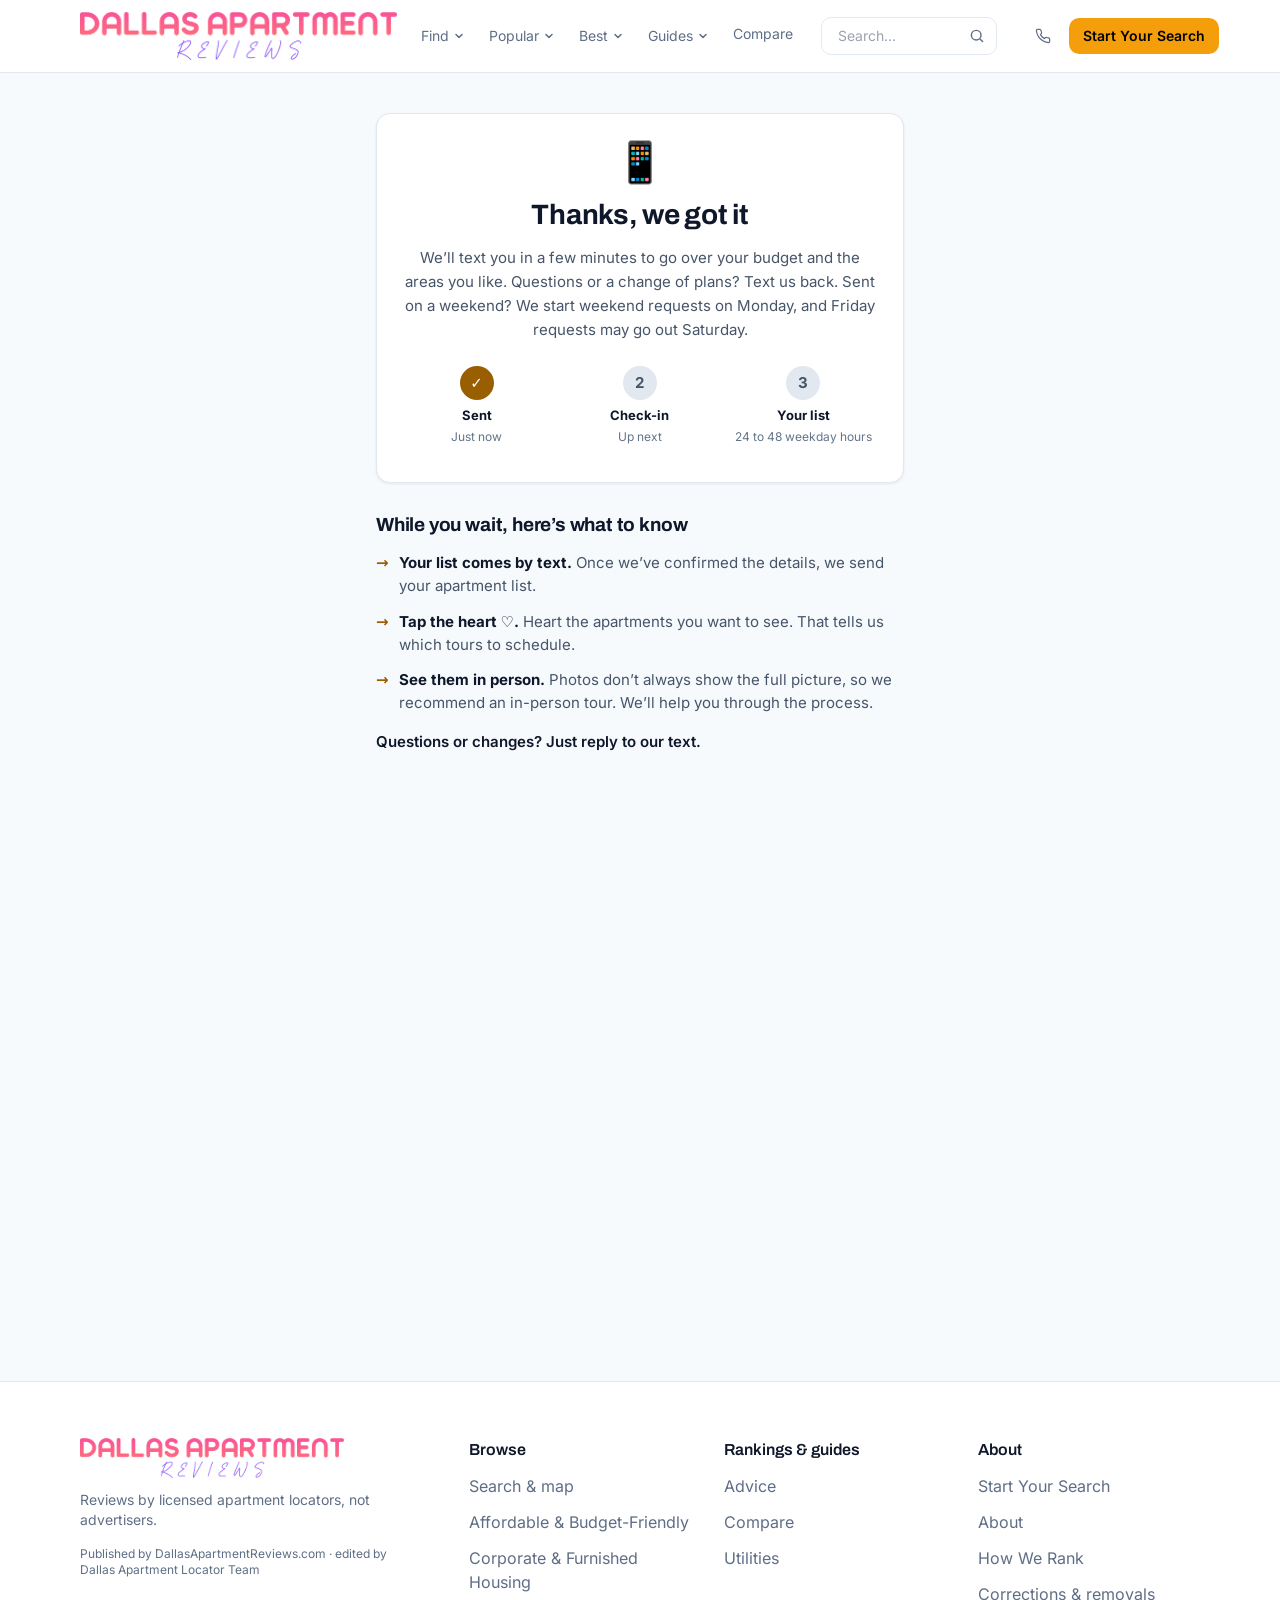
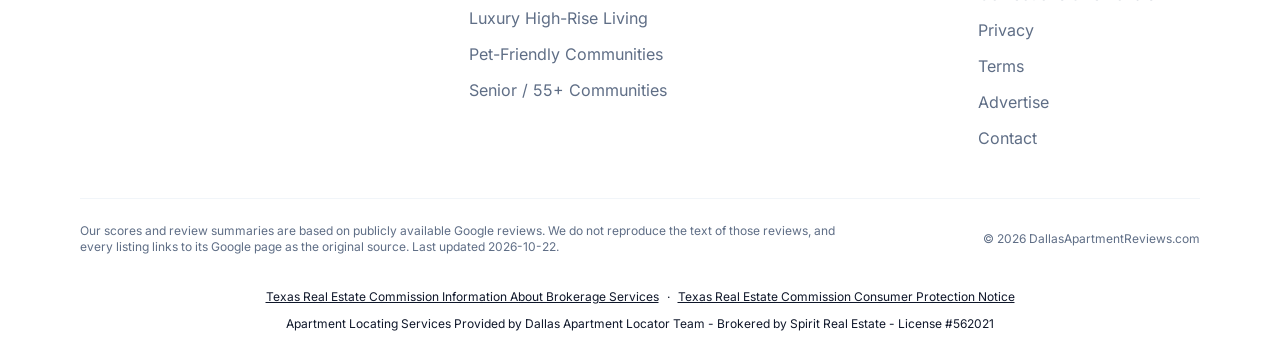
==== commit b863481f: "Include apartment locating provider and broker in footer" ====
--- a/thank-you/index.html
+++ b/thank-you/index.html
@@ -24,4 +24,4 @@
   })();
 </script> <main id="main" class="flex-1"><div style="max-width:560px;margin:0 auto;padding:40px 16px 24px"><div style="background:#fff;border:1px solid #e2e8f0;border-radius:14px;padding:28px 22px;box-shadow:0 1px 3px rgb(15 23 42/.08)"><div style="text-align:center;font-size:40px;line-height:1">&#128241;</div><h1 style="text-align:center;font-family:var(--lp-font-heading);font-weight:800;font-size:28px;margin:12px 0 10px;color:#0f172a">Thanks, we got it</h1><p style="text-align:center;font-size:15px;line-height:1.6;color:#475569;margin:0">We&#8217;ll text you in a few minutes to go over your budget and the areas you like. Questions or a change of plans? Text us back. Sent on a weekend? We start weekend requests on Monday, and Friday requests may go out Saturday.</p><div style="display:flex;gap:8px;margin:24px 0 8px"><div style="flex:1;text-align:center"><div style="width:34px;height:34px;border-radius:50%;margin:0 auto 6px;display:flex;align-items:center;justify-content:center;font-weight:700;font-size:15px;background:#995e00;color:#fff">&#10003;</div><p style="font-weight:700;font-size:13px;margin:0;color:#0f172a">Sent</p><p style="font-size:12px;margin:2px 0 0;color:#64748b">Just now</p></div><div style="flex:1;text-align:center"><div style="width:34px;height:34px;border-radius:50%;margin:0 auto 6px;display:flex;align-items:center;justify-content:center;font-weight:700;font-size:15px;background:#e2e8f0;color:#475569">2</div><p style="font-weight:700;font-size:13px;margin:0;color:#0f172a">Check-in</p><p style="font-size:12px;margin:2px 0 0;color:#64748b">Up next</p></div><div style="flex:1;text-align:center"><div style="width:34px;height:34px;border-radius:50%;margin:0 auto 6px;display:flex;align-items:center;justify-content:center;font-weight:700;font-size:15px;background:#e2e8f0;color:#475569">3</div><p style="font-weight:700;font-size:13px;margin:0;color:#0f172a">Your list</p><p style="font-size:12px;margin:2px 0 0;color:#64748b">24 to 48 weekday hours</p></div></div></div><h2 style="font-family:var(--lp-font-heading);font-weight:800;font-size:19px;margin:28px 0 12px;color:#0f172a">While you wait, here&#8217;s what to know</h2><ul style="list-style:none;padding:0;margin:0;font-size:15px;line-height:1.55;color:#475569"><li style="display:flex;gap:10px;margin:0 0 12px"><span style="color:#995e00;font-weight:700">&rarr;</span><span><strong style="color:#0f172a">Your list comes by text.</strong> Once we&#8217;ve confirmed the details, we send your apartment list.</span></li><li style="display:flex;gap:10px;margin:0 0 12px"><span style="color:#995e00;font-weight:700">&rarr;</span><span><strong style="color:#0f172a">Tap the heart &#9825;.</strong> Heart the apartments you want to see. That tells us which tours to schedule.</span></li><li style="display:flex;gap:10px;margin:0 0 12px"><span style="color:#995e00;font-weight:700">&rarr;</span><span><strong style="color:#0f172a">See them in person.</strong> Photos don&#8217;t always show the full picture, so we recommend an in-person tour. We&#8217;ll help you through the process.</span></li></ul><p style="font-size:15px;color:#0f172a;font-weight:600;margin:16px 0 0">Questions or changes? Just reply to our text.</p></div><div data-intake-footer-spacer aria-hidden="true" style="height:clamp(360px,60vh,720px);background:transparent"></div></main>  <footer class="mt-16 border-t border-outline bg-surface-container"> <div class="mx-auto max-w-6xl px-4 pt-14 pb-8"> <div class="grid gap-12 md:grid-cols-12">  <div class="md:col-span-4"> <img src="/images/brand/logo.png" alt="Dallas Apartment Reviews Directory" class="mb-3 h-10 w-auto" loading="lazy"> <p class="max-w-sm text-sm text-on-surface-variant">Reviews by licensed apartment locators, not advertisers.</p> <p class="mt-4 text-xs text-on-surface-variant">
 Published by <a class="hover:text-primary-600" href="https://dallasapartmentreviews.com" rel="publisher">DallasApartmentReviews.com</a>  &middot; edited by Dallas Apartment Locator Team </p>  </div>  <div class="grid grid-cols-2 gap-8 sm:grid-cols-3 md:col-span-8"> <div class="flex flex-col gap-3"> <span class="font-heading font-semibold text-on-surface">Browse</span> <a class="text-on-surface-variant hover:text-primary-600 transition-colors" href="https://dallasapartmentreviews.com/browse/">Search &amp; map</a> <a class="text-on-surface-variant hover:text-primary-600 transition-colors" href="https://dallasapartmentreviews.com/category/affordable-value/">Affordable &amp; Budget-Friendly</a><a class="text-on-surface-variant hover:text-primary-600 transition-colors" href="https://dallasapartmentreviews.com/category/corporate-furnished/">Corporate &amp; Furnished Housing</a><a class="text-on-surface-variant hover:text-primary-600 transition-colors" href="https://dallasapartmentreviews.com/category/luxury-high-rise/">Luxury High-Rise Living</a><a class="text-on-surface-variant hover:text-primary-600 transition-colors" href="https://dallasapartmentreviews.com/category/pet-friendly/">Pet-Friendly Communities</a><a class="text-on-surface-variant hover:text-primary-600 transition-colors" href="https://dallasapartmentreviews.com/category/senior-55-plus/">Senior / 55+ Communities</a> </div> <div class="flex flex-col gap-3"> <span class="font-heading font-semibold text-on-surface">Rankings &amp; guides</span>  <a class="text-on-surface-variant hover:text-primary-600 transition-colors" href="https://dallasapartmentreviews.com/guide/">Advice</a> <a class="text-on-surface-variant hover:text-primary-600 transition-colors" href="https://dallasapartmentreviews.com/compare/">Compare</a> <a class="text-on-surface-variant hover:text-primary-600 transition-colors" href="https://dallasapartmentreviews.com/tools/">Utilities</a> </div> <div class="flex flex-col gap-3"> <span class="font-heading font-semibold text-on-surface">About</span> <a class="text-on-surface-variant hover:text-primary-600 transition-colors" href="/">Start Your Search</a> <a class="text-on-surface-variant hover:text-primary-600 transition-colors" href="https://dallasapartmentreviews.com/about/">About</a>  <a class="text-on-surface-variant hover:text-primary-600 transition-colors" href="https://dallasapartmentreviews.com/how-we-rank/">How We Rank</a> <a class="text-on-surface-variant hover:text-primary-600 transition-colors" href="https://dallasapartmentreviews.com/listing-policy/">Corrections &amp; removals</a> <a class="text-on-surface-variant hover:text-primary-600 transition-colors" href="https://dallasapartmentreviews.com/privacy/">Privacy</a> <a class="text-on-surface-variant hover:text-primary-600 transition-colors" href="https://dallasapartmentreviews.com/terms/">Terms</a> <a class="text-on-surface-variant hover:text-primary-600 transition-colors" href="https://dallasapartmentreviews.com/advertise/">Advertise</a> <a class="text-on-surface-variant hover:text-primary-600 transition-colors" href="https://dallasapartmentreviews.com/contact/">Contact</a> </div> </div> </div>  <div class="mt-12 flex flex-col gap-3 border-t border-outline-variant pt-6 text-xs text-on-surface-variant sm:flex-row sm:items-center sm:justify-between"> <p class="max-w-3xl"> Our scores and review summaries are based on publicly available Google reviews. We do not reproduce the text of those reviews, and every listing links to its Google page as the original source. Last updated 2026-10-22.
- </p> <p class="shrink-0">&copy; 2026 DallasApartmentReviews.com</p> </div> </div> <div style="max-width:72rem;margin:0 auto;padding:0 16px 24px;font-size:12px;line-height:1.6;text-align:center"><a href="/docs/trec-information-about-brokerage-services.pdf" target="_blank" rel="noopener noreferrer" style="color:inherit;text-decoration:underline">Texas Real Estate Commission Information About Brokerage Services</a><span aria-hidden="true" style="margin:0 8px">&middot;</span><a href="/docs/trec-consumer-protection-notice.pdf" target="_blank" rel="noopener noreferrer" style="color:inherit;text-decoration:underline">Texas Real Estate Commission Consumer Protection Notice</a><p style="margin:8px 0 0">Dallas Apartment Locator Team</p></div></footer></body></html>
+ </p> <p class="shrink-0">&copy; 2026 DallasApartmentReviews.com</p> </div> </div> <div style="max-width:72rem;margin:0 auto;padding:0 16px 24px;font-size:12px;line-height:1.6;text-align:center"><a href="/docs/trec-information-about-brokerage-services.pdf" target="_blank" rel="noopener noreferrer" style="color:inherit;text-decoration:underline">Texas Real Estate Commission Information About Brokerage Services</a><span aria-hidden="true" style="margin:0 8px">&middot;</span><a href="/docs/trec-consumer-protection-notice.pdf" target="_blank" rel="noopener noreferrer" style="color:inherit;text-decoration:underline">Texas Real Estate Commission Consumer Protection Notice</a><p style="margin:8px 0 0">Apartment Locating Services Provided by Dallas Apartment Locator Team - Brokered by Spirit Real Estate - License #562021</p></div></footer></body></html>
